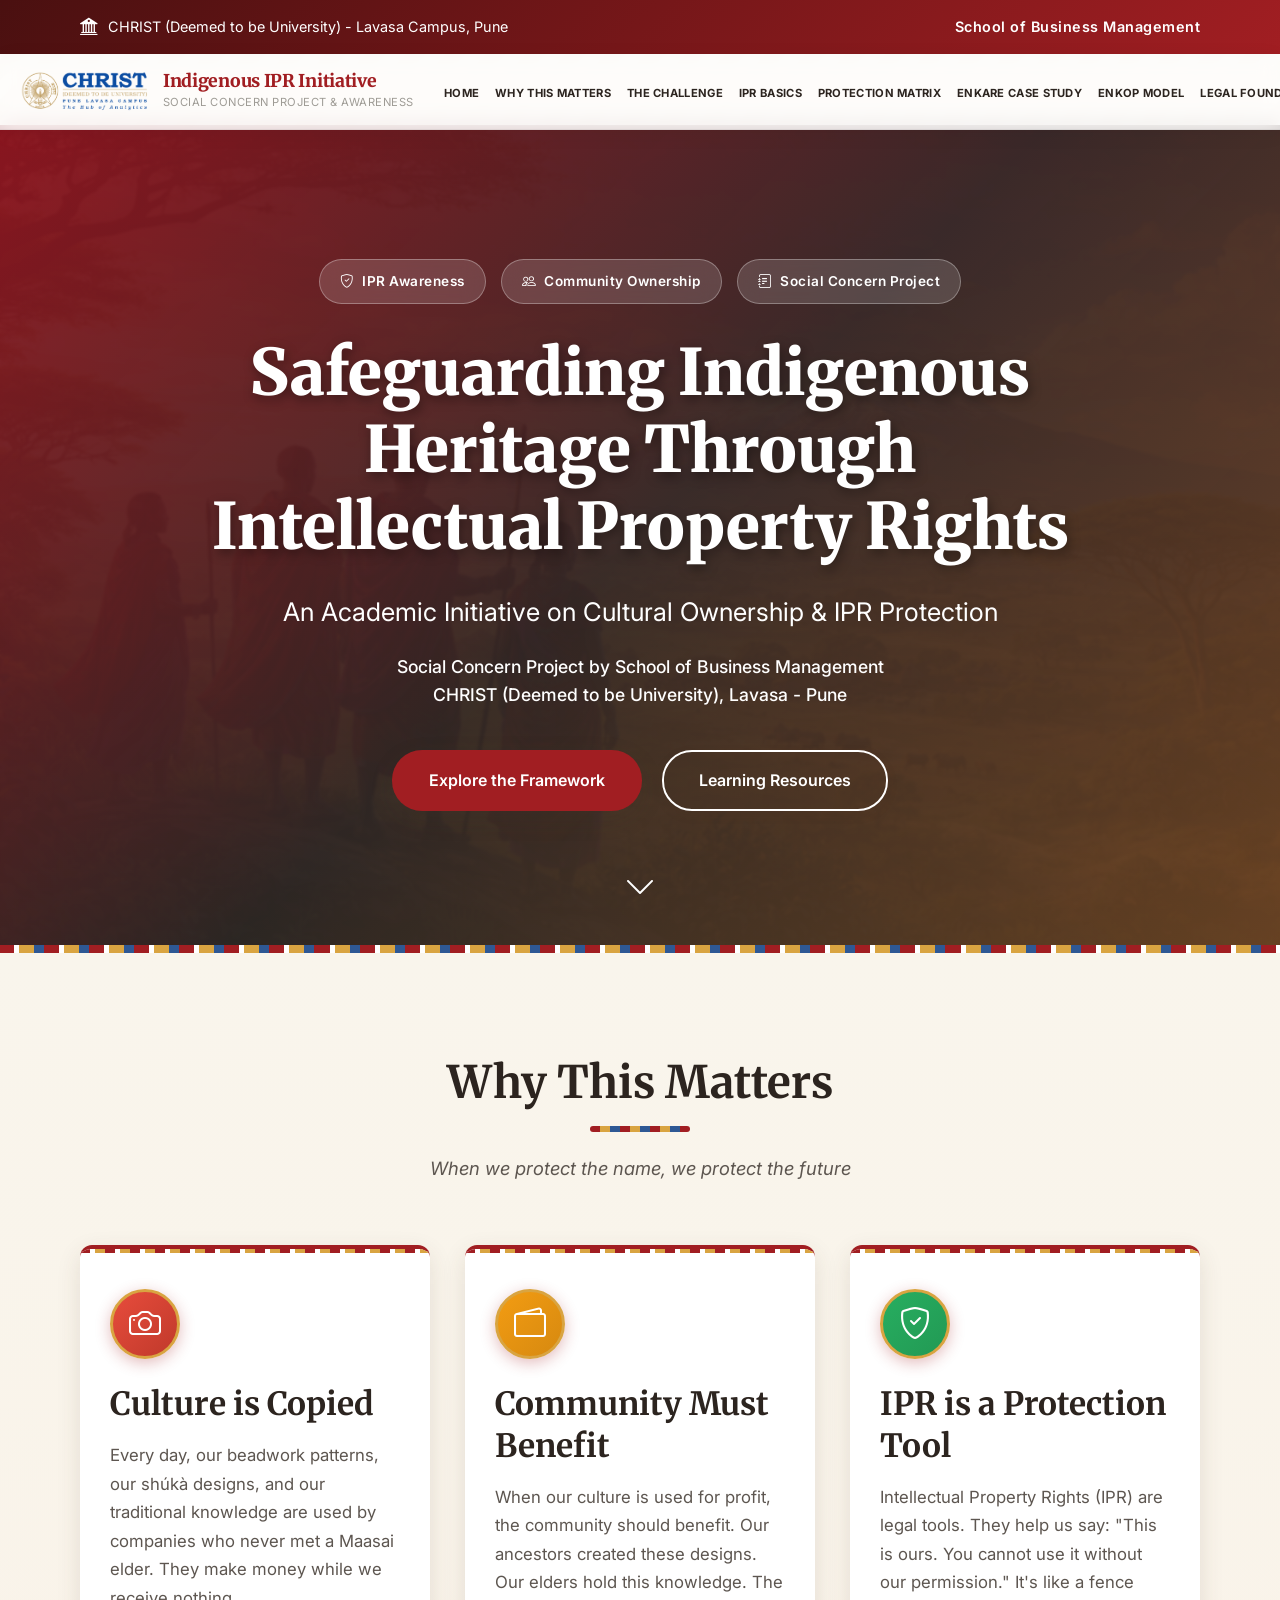
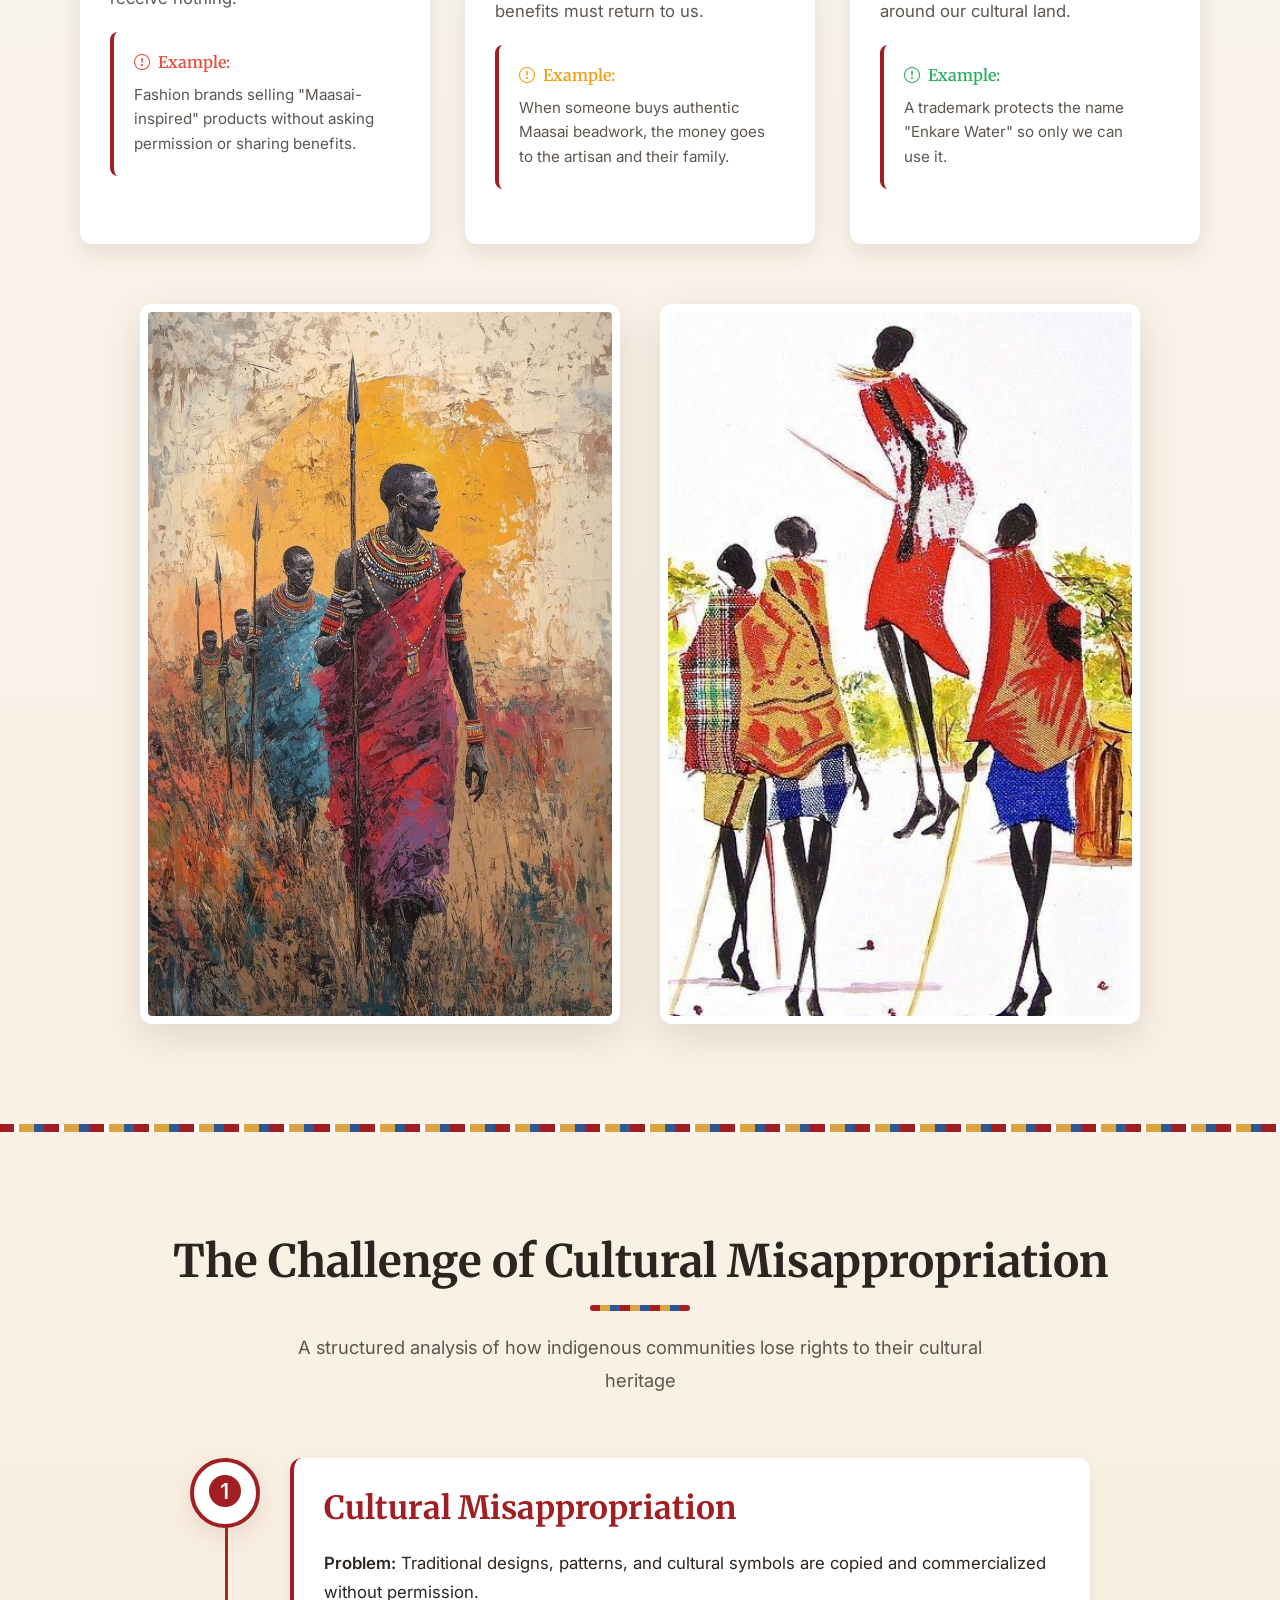
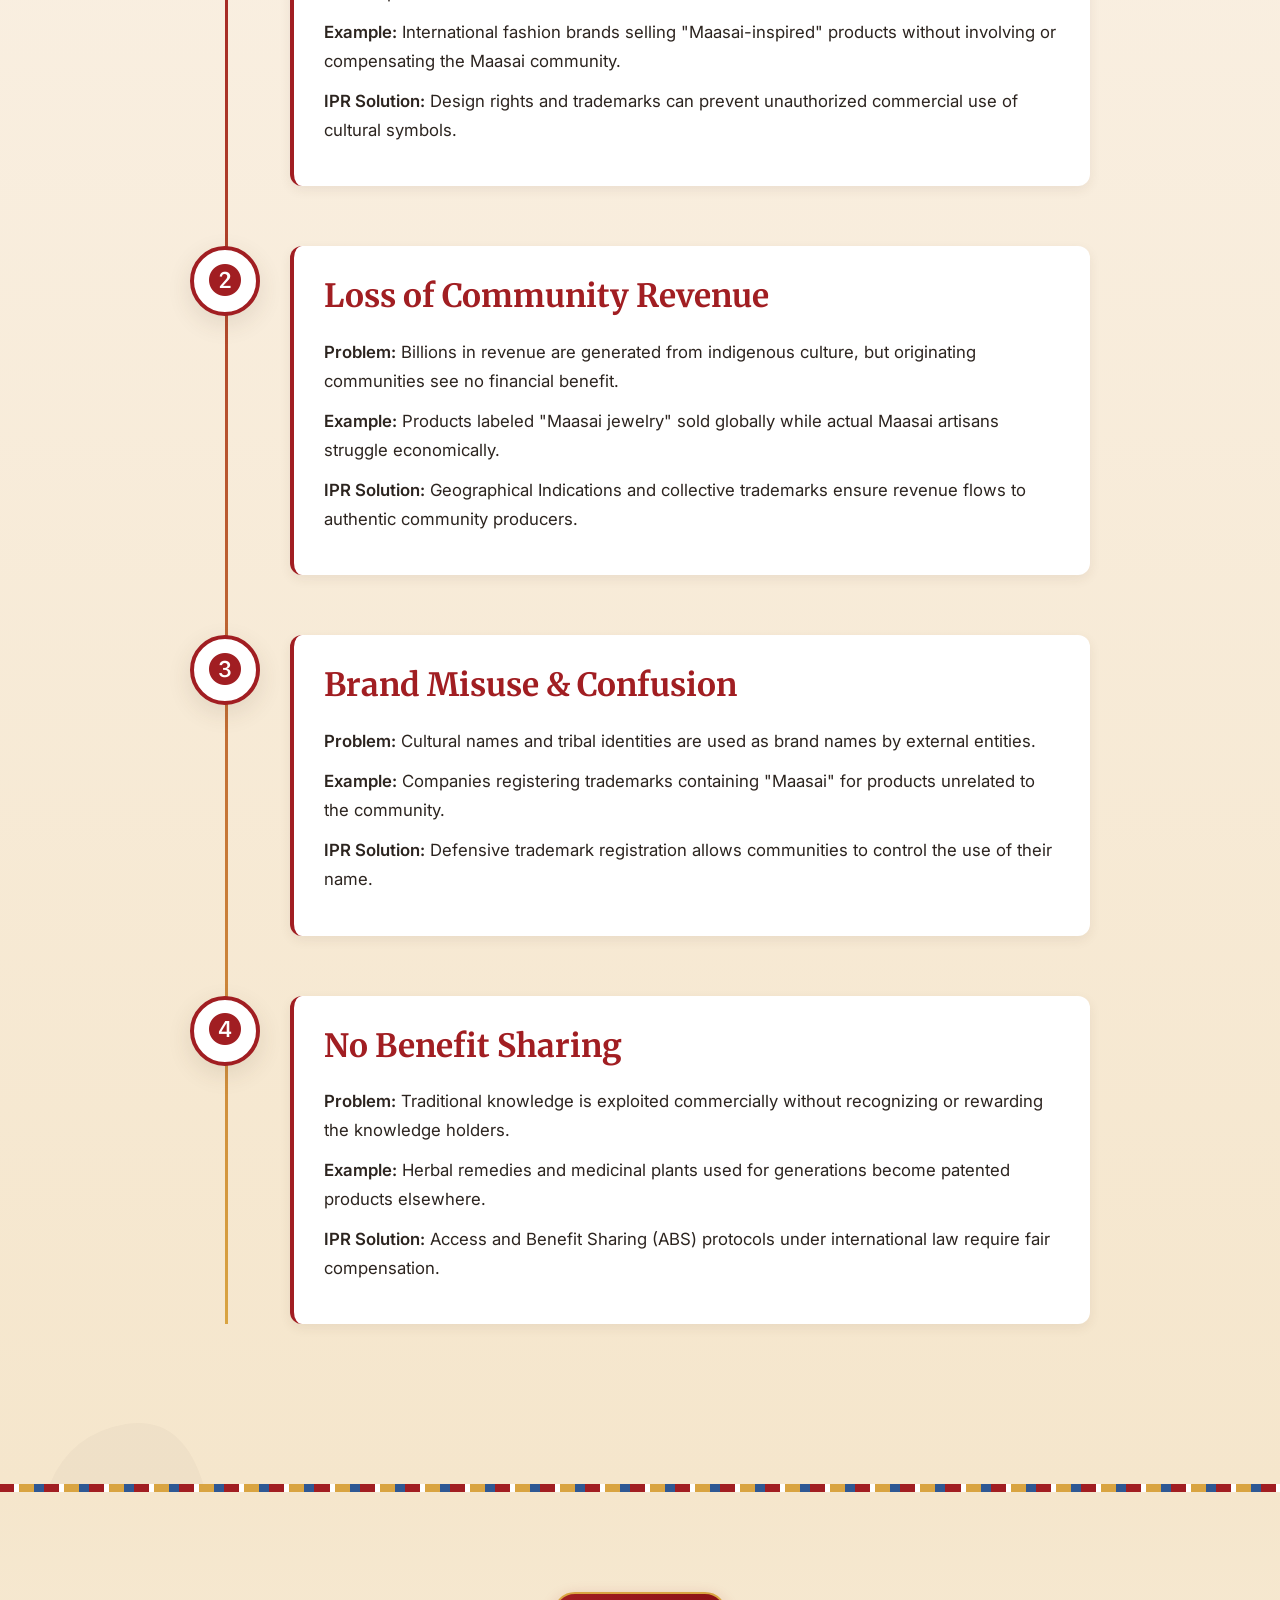
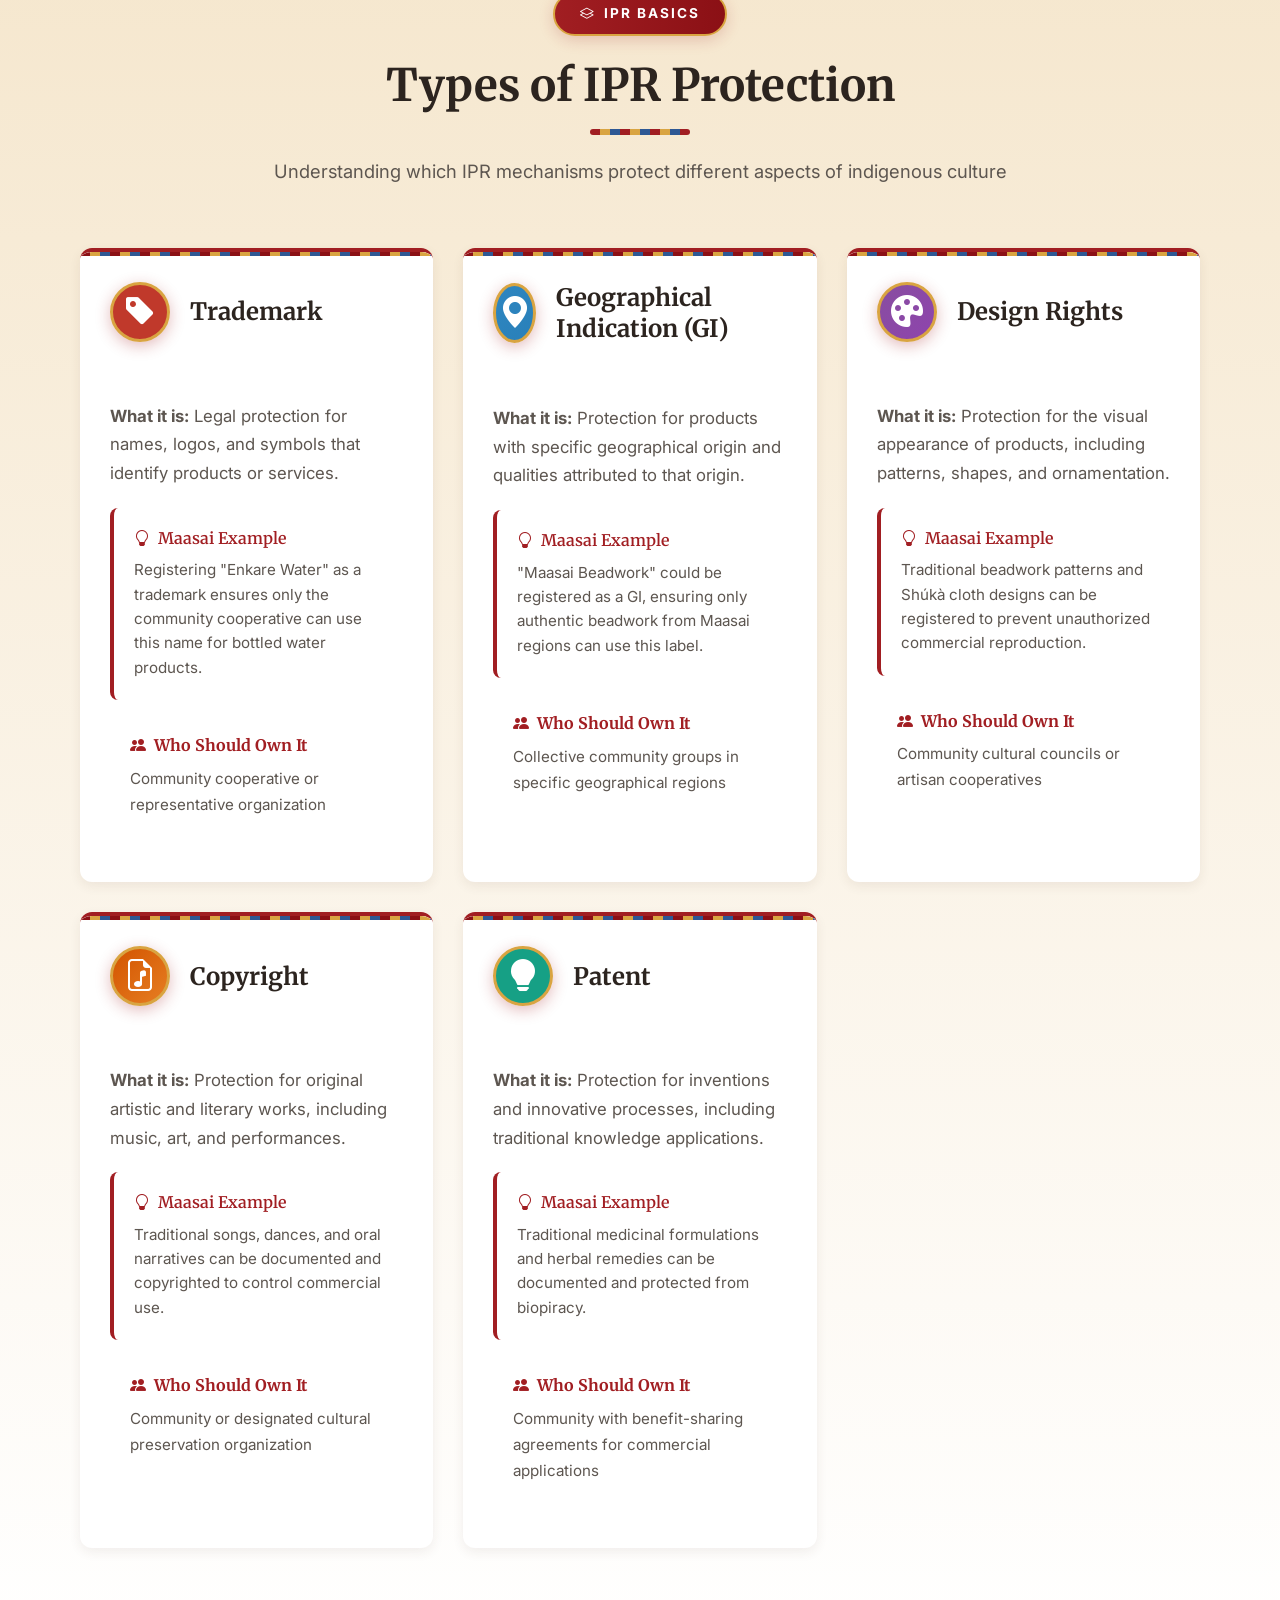
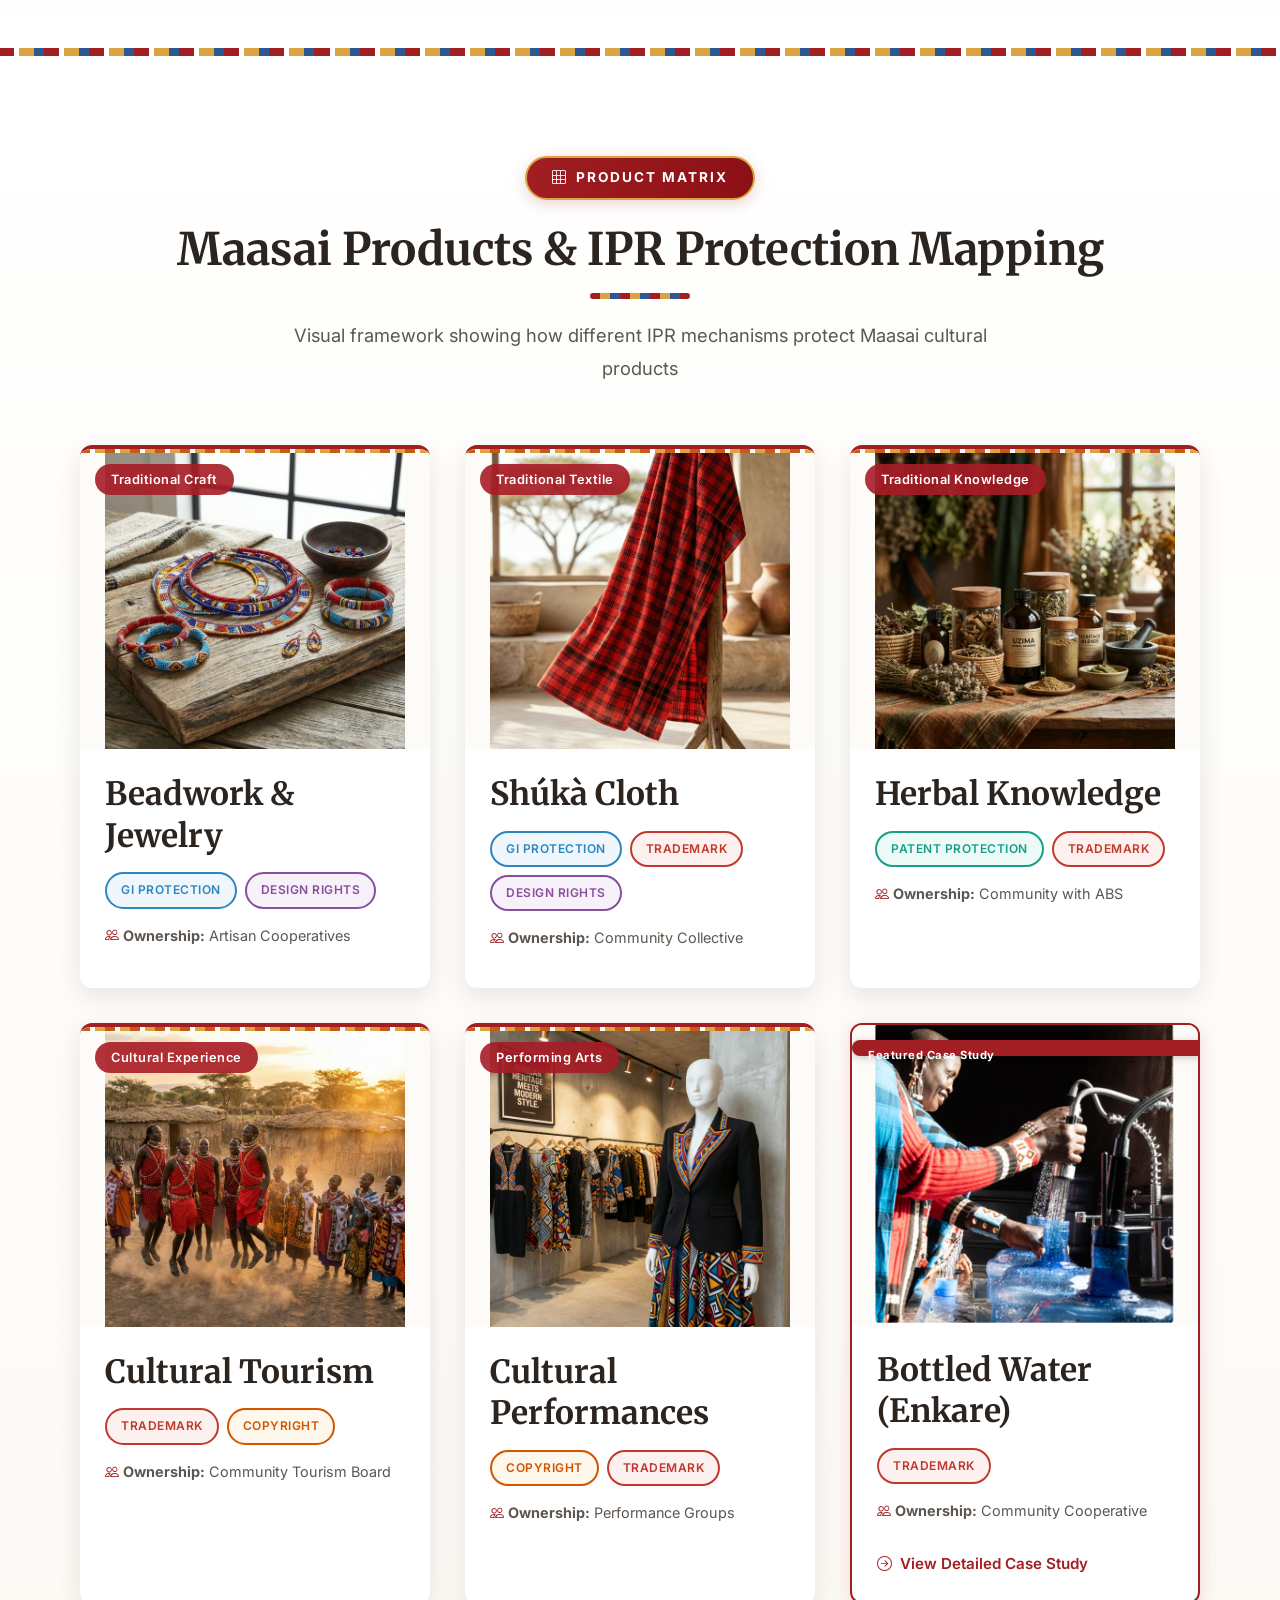
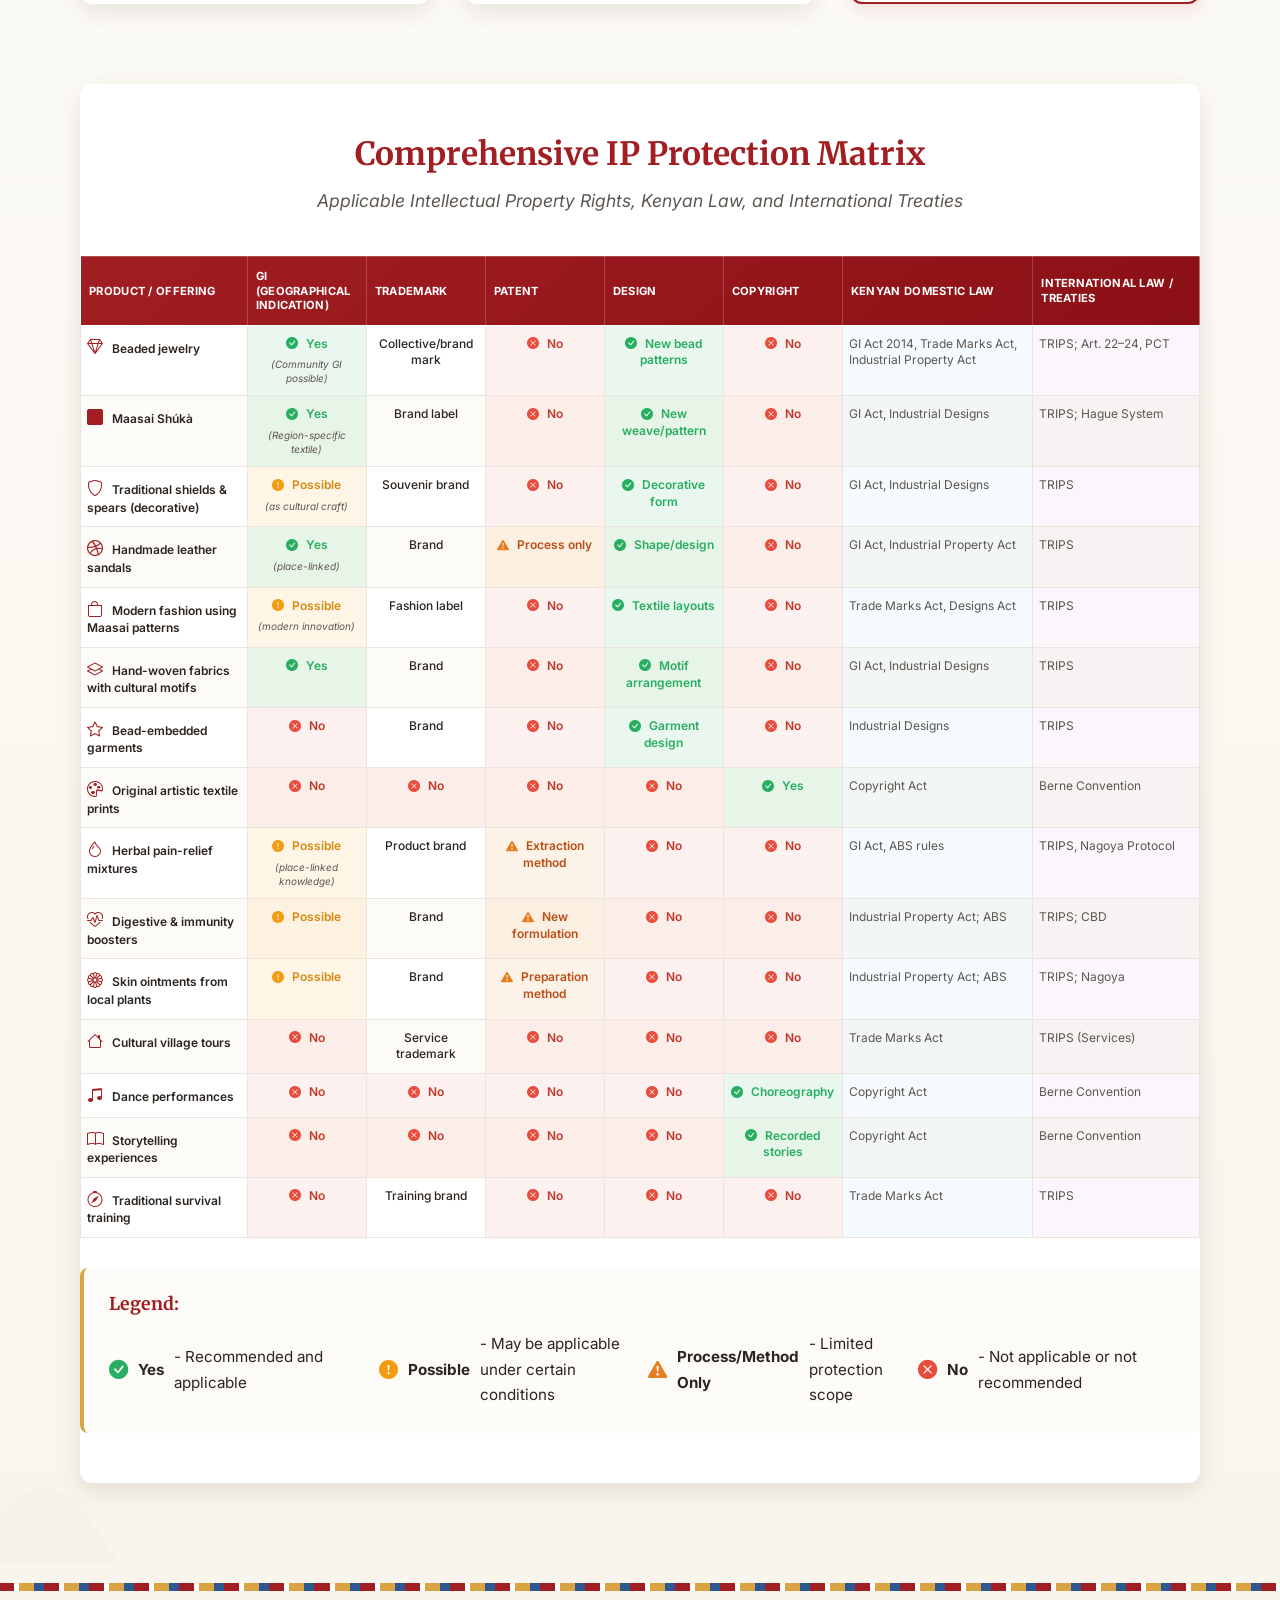
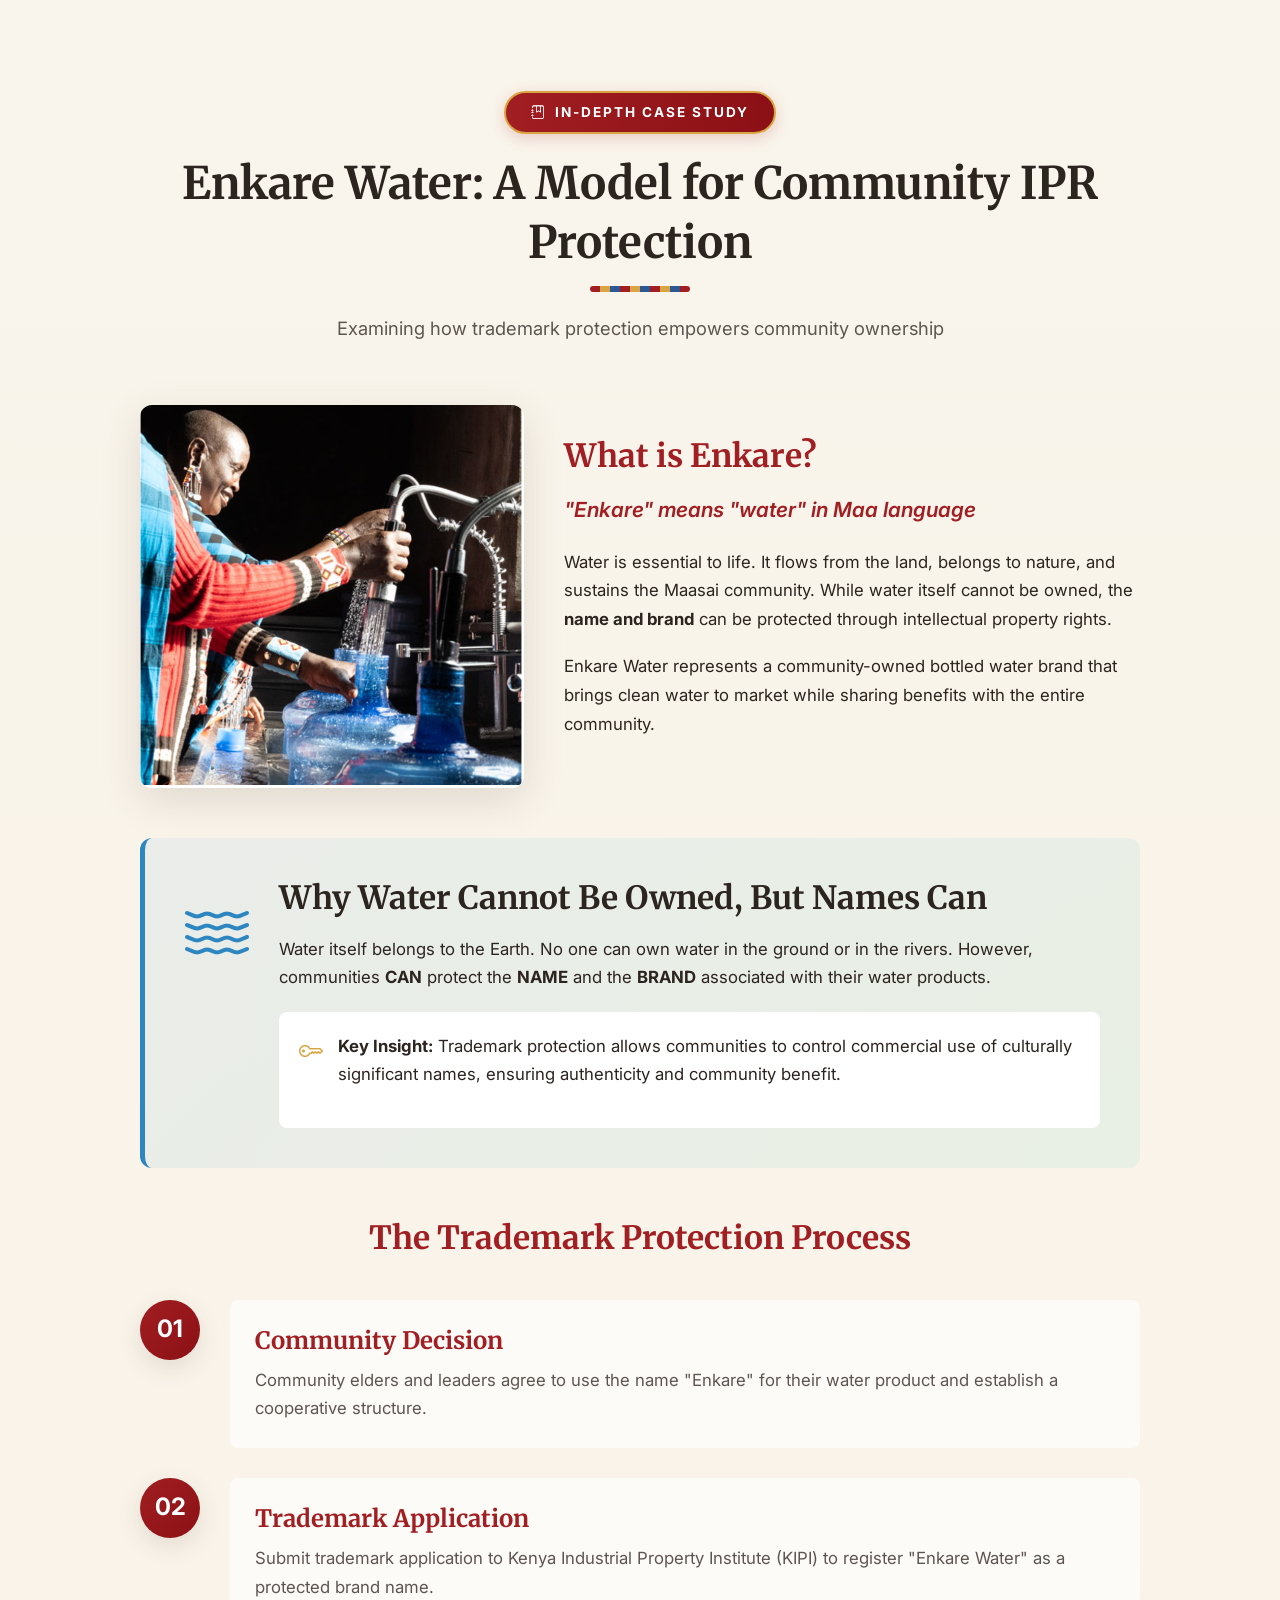
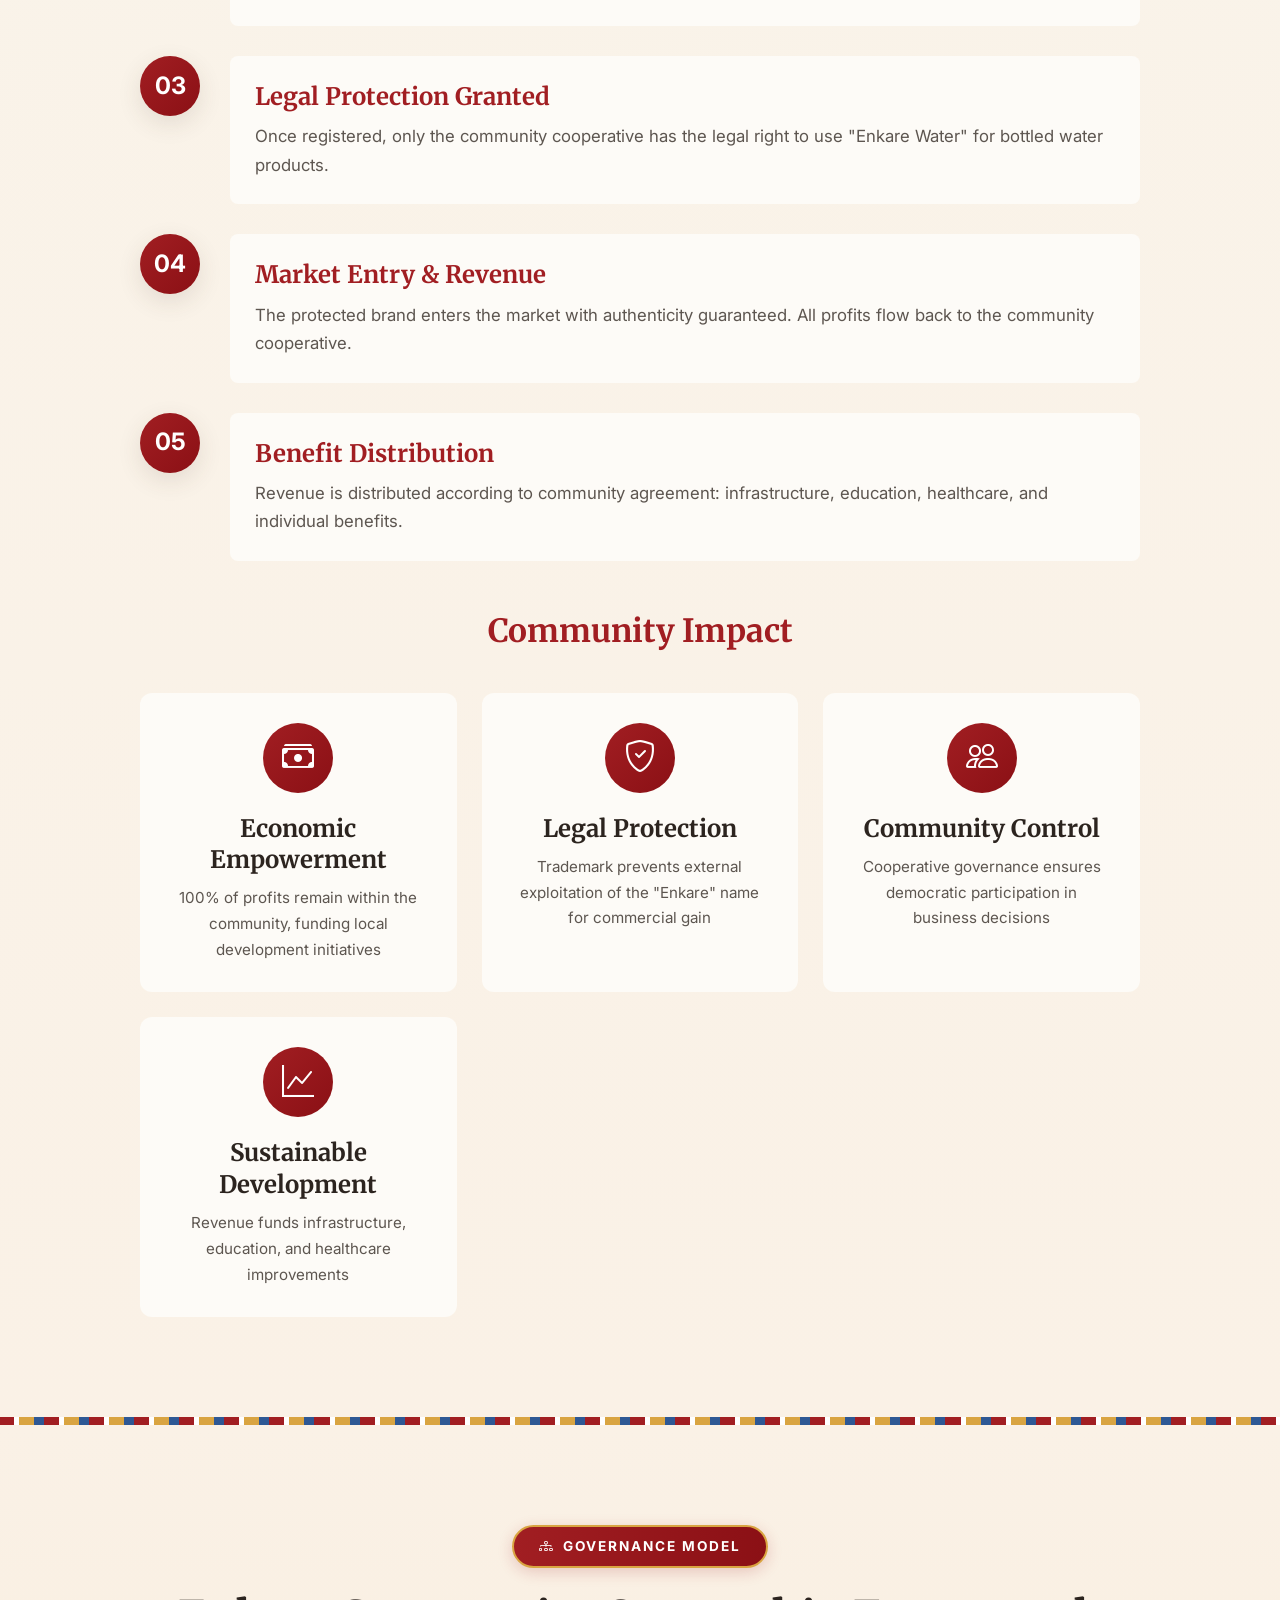
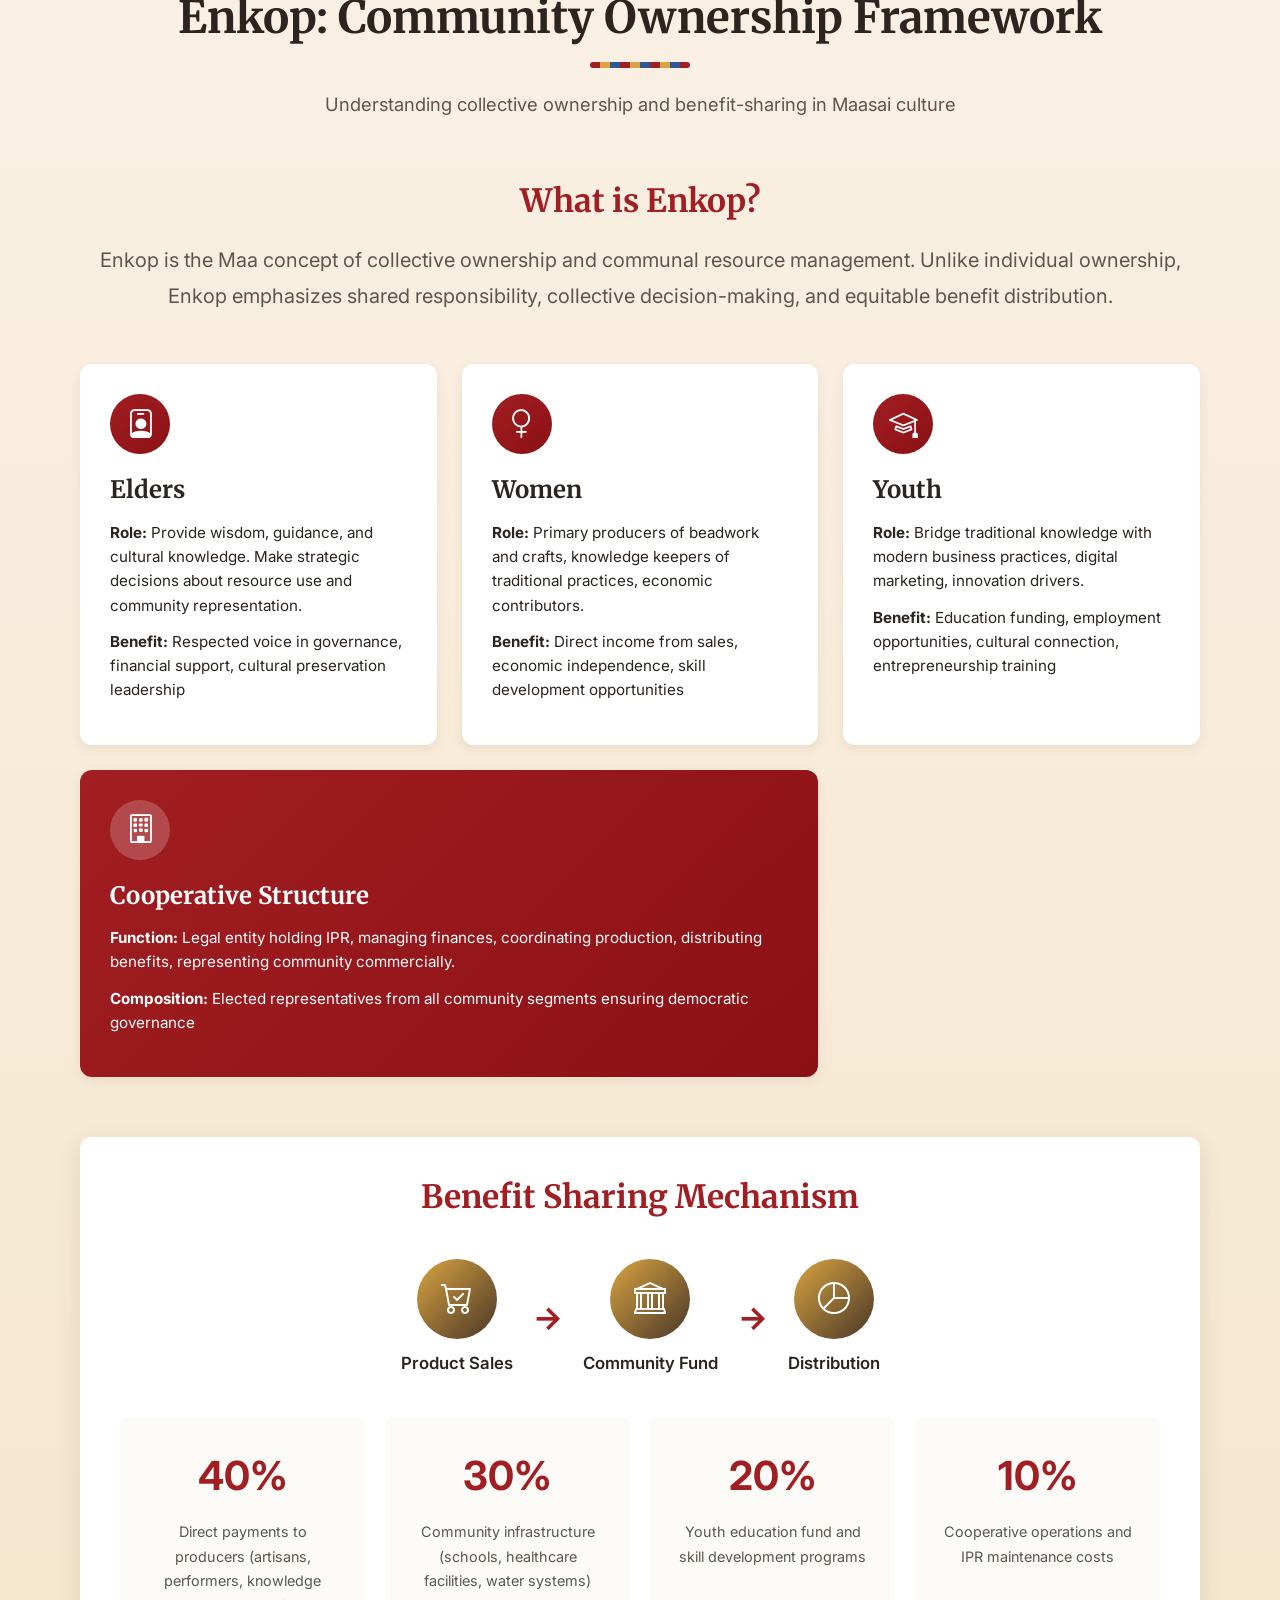
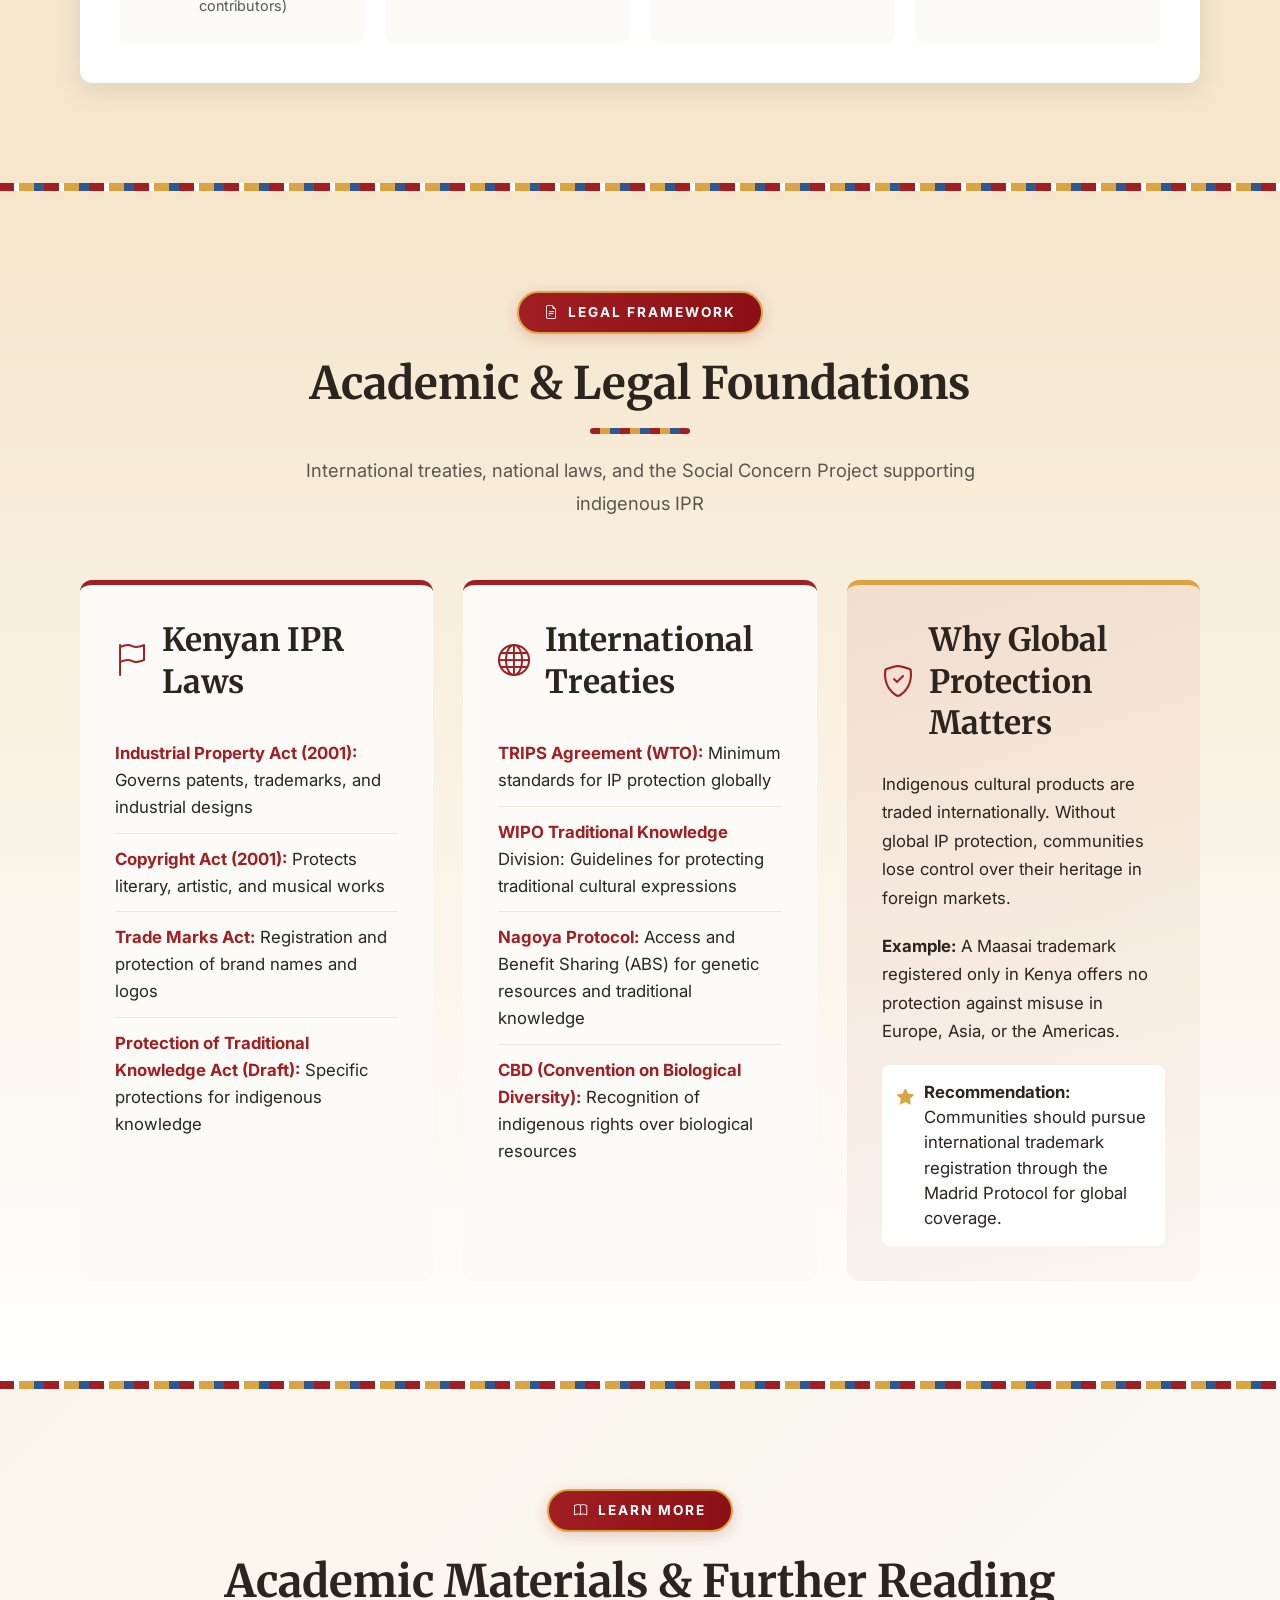
==== index.html @ a6d1e1ac "Fix: Renamed index_new.html to index.html to resolve GitHub Pages 404 error" ====
<!DOCTYPE html>
<html lang="en">

<head>
    <meta charset="UTF-8">
    <meta name="viewport" content="width=device-width, initial-scale=1.0">
    <meta name="description"
        content="Academic Initiative on Protection of Indigenous Culture through Intellectual Property Rights - CHRIST University">
    <title>Safeguarding Indigenous Heritage Through IPR | CHRIST University</title>

    <!-- Fonts -->
    <link rel="preconnect" href="https://fonts.googleapis.com">
    <link rel="preconnect" href="https://fonts.gstatic.com" crossorigin>
    <link
        href="https://fonts.googleapis.com/css2?family=Merriweather:wght@300;400;700;900&family=Inter:wght@300;400;500;600;700&display=swap"
        rel="stylesheet">

    <!-- Bootstrap Icons -->
    <link rel="stylesheet" href="https://cdn.jsdelivr.net/npm/bootstrap-icons@1.11.1/font/bootstrap-icons.css">

    <!-- Stylesheet -->
    <link rel="stylesheet" href="styles.css">
</head>

<body>
    <!-- Sticky Header -->
    <header class="header-main">
        <!-- Academic Header Bar -->
        <div class="academic-bar">
            <div class="container">
                <div class="academic-info">
                    <i class="bi bi-bank2"></i>
                    <span>CHRIST (Deemed to be University) - Lavasa Campus, Pune</span>
                </div>
                <div class="academic-dept">
                    <span>School of Business Management</span>
                </div>
            </div>
        </div>

        <!-- Navigation -->
        <nav class="navbar">
            <div class="container">
                <div class="nav-brand">
                    <img src="images/christ_logo.png" alt="CHRIST University" class="university-logo">
                    <div class="brand-text">
                        <h1>Indigenous IPR Initiative</h1>
                        <p>Social Concern Project & Awareness</p>
                    </div>
                </div>
                <ul class="nav-menu">
                    <li><a href="#home">Home</a></li>
                    <li><a href="#why-matters">Why This Matters</a></li>
                    <li><a href="#problem">The Challenge</a></li>
                    <li><a href="#ipr-types">IPR Basics</a></li>
                    <li><a href="#maasai-products">Protection Matrix</a></li>
                    <li><a href="#case-study">Enkare Case Study</a></li>
                    <li><a href="#ownership">Enkop Model</a></li>
                    <li><a href="#legal-framework">Legal Foundation</a></li>
                    <li><a href="#resources">Resources</a></li>
                </ul>
                <button class="mobile-toggle">
                    <i class="bi bi-list"></i>
                </button>
            </div>
        </nav>
    </header>
    <div class="header-spacer"></div>

    <!-- Hero Section -->
    <section id="home" class="hero-section">
        <div class="hero-overlay"></div>
        <div class="hero-content reveal">
            <div class="hero-badges reveal delay-1">
                <span class="badge"><i class="bi bi-shield-check"></i> IPR Awareness</span>
                <span class="badge"><i class="bi bi-people"></i> Community Ownership</span>
                <span class="badge"><i class="bi bi-journal-text"></i> Social Concern Project</span>
            </div>
            <h1 class="hero-title reveal delay-2">Safeguarding Indigenous Heritage Through Intellectual Property Rights
            </h1>
            <p class="hero-subtitle reveal delay-2">An Academic Initiative on Cultural Ownership & IPR Protection</p>
            <p class="hero-institution reveal delay-3">Social Concern Project by School of Business Management<br>CHRIST
                (Deemed to be
                University), Lavasa - Pune</p>
            <div class="hero-actions reveal delay-4">
                <a href="#about" class="btn btn-primary">Explore the Framework</a>
                <a href="#resources" class="btn btn-secondary">Learning Resources</a>
            </div>
        </div>
        <div class="scroll-indicator">
            <i class="bi bi-chevron-down"></i>
        </div>
    </section>

    <!-- Why This Matters -->
    <section id="why-matters" class="about-section">
        <div class="container">
            <div class="section-header reveal">
                <h2>Why This Matters</h2>
                <p class="section-description" style="font-style: italic;">When we protect the name, we protect the
                    future</p>
            </div>

            <div class="about-grid">
                <div class="about-card reveal">
                    <div class="card-icon" style="background: linear-gradient(135deg, #e74c3c, #c0392b);">
                        <i class="bi bi-camera"></i>
                    </div>
                    <h3>Culture is Copied</h3>
                    <p>Every day, our beadwork patterns, our shúkà designs, and our traditional knowledge are used by
                        companies who never met a Maasai elder. They make money while we receive nothing.</p>
                    <div class="example-box">
                        <h4 style="color: #e74c3c;"><i class="bi bi-exclamation-circle"></i> Example:</h4>
                        <p>Fashion brands selling "Maasai-inspired" products without asking permission or sharing
                            benefits.</p>
                    </div>
                </div>

                <div class="about-card reveal delay-1">
                    <div class="card-icon" style="background: linear-gradient(135deg, #f39c12, #d68910);">
                        <i class="bi bi-wallet2"></i>
                    </div>
                    <h3>Community Must Benefit</h3>
                    <p>When our culture is used for profit, the community should benefit. Our ancestors created these
                        designs. Our elders hold this knowledge. The benefits must return to us.</p>
                    <div class="example-box">
                        <h4 style="color: #f39c12;"><i class="bi bi-exclamation-circle"></i> Example:</h4>
                        <p>When someone buys authentic Maasai beadwork, the money goes to the artisan and their family.
                        </p>
                    </div>
                </div>

                <div class="about-card reveal delay-2">
                    <div class="card-icon" style="background: linear-gradient(135deg, #27ae60, #229954);">
                        <i class="bi bi-shield-check"></i>
                    </div>
                    <h3>IPR is a Protection Tool</h3>
                    <p>Intellectual Property Rights (IPR) are legal tools. They help us say: "This is ours. You cannot
                        use it without our permission." It's like a fence around our cultural land.</p>
                    <div class="example-box">
                        <h4 style="color: #27ae60;"><i class="bi bi-exclamation-circle"></i> Example:</h4>
                        <p>A trademark protects the name "Enkare Water" so only we can use it.</p>
                    </div>
                </div>
            </div>

            <!-- Cultural Artwork Display -->
            <div class="cultural-artwork">
                <div class="artwork-grid">
                    <div class="artwork-container reveal">
                        <img src="images/why_matters_img1.png" alt="Cultural Protection Example 1"
                            class="artwork-image">
                    </div>
                    <div class="artwork-container reveal delay-1">
                        <img src="images/why_matters_img2.png" alt="Cultural Protection Example 2"
                            class="artwork-image">
                    </div>
                </div>
            </div>

        </div>
    </section>

    <!-- Problem Statement -->
    <section id="problem" class="problem-section">
        <div class="container">
            <div class="section-header reveal">
                <h2>The Challenge of Cultural Misappropriation</h2>
                <p class="section-description">A structured analysis of how indigenous communities lose rights to their
                    cultural heritage</p>
            </div>

            <div class="timeline">
                <div class="timeline-item reveal">
                    <div class="timeline-icon">
                        <i class="bi bi-1-circle-fill"></i>
                    </div>
                    <div class="timeline-content">
                        <h3>Cultural Misappropriation</h3>
                        <div class="problem-details">
                            <p><strong>Problem:</strong> Traditional designs, patterns, and cultural symbols are copied
                                and commercialized without permission.</p>
                            <p><strong>Example:</strong> International fashion brands selling "Maasai-inspired" products
                                without involving or compensating the Maasai community.</p>
                            <p><strong>IPR Solution:</strong> Design rights and trademarks can prevent unauthorized
                                commercial use of cultural symbols.</p>
                        </div>
                    </div>
                </div>

                <div class="timeline-item reveal delay-1">
                    <div class="timeline-icon">
                        <i class="bi bi-2-circle-fill"></i>
                    </div>
                    <div class="timeline-content">
                        <h3>Loss of Community Revenue</h3>
                        <div class="problem-details">
                            <p><strong>Problem:</strong> Billions in revenue are generated from indigenous culture, but
                                originating communities see no financial benefit.</p>
                            <p><strong>Example:</strong> Products labeled "Maasai jewelry" sold globally while actual
                                Maasai artisans struggle economically.</p>
                            <p><strong>IPR Solution:</strong> Geographical Indications and collective trademarks ensure
                                revenue flows to authentic community producers.</p>
                        </div>
                    </div>
                </div>

                <div class="timeline-item reveal delay-2">
                    <div class="timeline-icon">
                        <i class="bi bi-3-circle-fill"></i>
                    </div>
                    <div class="timeline-content">
                        <h3>Brand Misuse & Confusion</h3>
                        <div class="problem-details">
                            <p><strong>Problem:</strong> Cultural names and tribal identities are used as brand names by
                                external entities.</p>
                            <p><strong>Example:</strong> Companies registering trademarks containing "Maasai" for
                                products unrelated to the community.</p>
                            <p><strong>IPR Solution:</strong> Defensive trademark registration allows communities to
                                control the use of their name.</p>
                        </div>
                    </div>
                </div>

                <div class="timeline-item reveal delay-3">
                    <div class="timeline-icon">
                        <i class="bi bi-4-circle-fill"></i>
                    </div>
                    <div class="timeline-content">
                        <h3>No Benefit Sharing</h3>
                        <div class="problem-details">
                            <p><strong>Problem:</strong> Traditional knowledge is exploited commercially without
                                recognizing or rewarding the knowledge holders.</p>
                            <p><strong>Example:</strong> Herbal remedies and medicinal plants used for generations
                                become patented products elsewhere.</p>
                            <p><strong>IPR Solution:</strong> Access and Benefit Sharing (ABS) protocols under
                                international law require fair compensation.</p>
                        </div>
                    </div>
                </div>
            </div>
        </div>
    </section>

    <!-- Types of Intellectual Property -->
    <section id="ipr-types" class="ipr-types-section">
        <div class="container">
            <div class="section-header reveal">
                <span class="section-tag"><i class="bi bi-layers"></i> IPR Basics</span>
                <h2>Types of IPR Protection</h2>
                <p class="section-description">Understanding which IPR mechanisms protect different aspects of
                    indigenous culture</p>
            </div>

            <div class="ipr-grid">
                <!-- Trademark -->
                <div class="ipr-card reveal" data-type="trademark">
                    <div class="card-header">
                        <div class="card-icon trademark-icon">
                            <i class="bi bi-tag-fill"></i>
                        </div>
                        <h3>Trademark</h3>
                    </div>
                    <div class="card-body">
                        <p class="definition"><strong>What it is:</strong> Legal protection for names, logos, and
                            symbols that identify products or services.</p>
                        <div class="example-box">
                            <h4><i class="bi bi-lightbulb"></i> Maasai Example</h4>
                            <p>Registering "Enkare Water" as a trademark ensures only the community cooperative can use
                                this name for bottled water products.</p>
                        </div>
                        <div class="ownership-box">
                            <h4><i class="bi bi-people-fill"></i> Who Should Own It</h4>
                            <p>Community cooperative or representative organization</p>
                        </div>
                    </div>
                </div>

                <!-- Geographical Indication -->
                <div class="ipr-card reveal delay-1" data-type="gi">
                    <div class="card-header">
                        <div class="card-icon gi-icon">
                            <i class="bi bi-geo-alt-fill"></i>
                        </div>
                        <h3>Geographical Indication (GI)</h3>
                    </div>
                    <div class="card-body">
                        <p class="definition"><strong>What it is:</strong> Protection for products with specific
                            geographical origin and qualities attributed to that origin.</p>
                        <div class="example-box">
                            <h4><i class="bi bi-lightbulb"></i> Maasai Example</h4>
                            <p>"Maasai Beadwork" could be registered as a GI, ensuring only authentic beadwork from
                                Maasai regions can use this label.</p>
                        </div>
                        <div class="ownership-box">
                            <h4><i class="bi bi-people-fill"></i> Who Should Own It</h4>
                            <p>Collective community groups in specific geographical regions</p>
                        </div>
                    </div>
                </div>

                <!-- Design Rights -->
                <div class="ipr-card reveal delay-2" data-type="design">
                    <div class="card-header">
                        <div class="card-icon design-icon">
                            <i class="bi bi-palette-fill"></i>
                        </div>
                        <h3>Design Rights</h3>
                    </div>
                    <div class="card-body">
                        <p class="definition"><strong>What it is:</strong> Protection for the visual appearance of
                            products, including patterns, shapes, and ornamentation.</p>
                        <div class="example-box">
                            <h4><i class="bi bi-lightbulb"></i> Maasai Example</h4>
                            <p>Traditional beadwork patterns and Shúkà cloth designs can be registered to prevent
                                unauthorized commercial reproduction.</p>
                        </div>
                        <div class="ownership-box">
                            <h4><i class="bi bi-people-fill"></i> Who Should Own It</h4>
                            <p>Community cultural councils or artisan cooperatives</p>
                        </div>
                    </div>
                </div>

                <!-- Copyright -->
                <div class="ipr-card reveal delay-3" data-type="copyright">
                    <div class="card-header">
                        <div class="card-icon copyright-icon">
                            <i class="bi bi-file-earmark-music"></i>
                        </div>
                        <h3>Copyright</h3>
                    </div>
                    <div class="card-body">
                        <p class="definition"><strong>What it is:</strong> Protection for original artistic and literary
                            works, including music, art, and performances.</p>
                        <div class="example-box">
                            <h4><i class="bi bi-lightbulb"></i> Maasai Example</h4>
                            <p>Traditional songs, dances, and oral narratives can be documented and copyrighted to
                                control commercial use.</p>
                        </div>
                        <div class="ownership-box">
                            <h4><i class="bi bi-people-fill"></i> Who Should Own It</h4>
                            <p>Community or designated cultural preservation organization</p>
                        </div>
                    </div>
                </div>

                <!-- Patent -->
                <div class="ipr-card reveal delay-4" data-type="patent">
                    <div class="card-header">
                        <div class="card-icon patent-icon">
                            <i class="bi bi-lightbulb-fill"></i>
                        </div>
                        <h3>Patent</h3>
                    </div>
                    <div class="card-body">
                        <p class="definition"><strong>What it is:</strong> Protection for inventions and innovative
                            processes, including traditional knowledge applications.</p>
                        <div class="example-box">
                            <h4><i class="bi bi-lightbulb"></i> Maasai Example</h4>
                            <p>Traditional medicinal formulations and herbal remedies can be documented and protected
                                from biopiracy.</p>
                        </div>
                        <div class="ownership-box">
                            <h4><i class="bi bi-people-fill"></i> Who Should Own It</h4>
                            <p>Community with benefit-sharing agreements for commercial applications</p>
                        </div>
                    </div>
                </div>
            </div>
        </div>
    </section>

    <!-- Maasai Products & IPR Mapping -->
    <section id="maasai-products" class="products-matrix-section">
        <div class="container">
            <div class="section-header">
                <span class="section-tag"><i class="bi bi-grid-3x3"></i> Product Matrix</span>
                <h2>Maasai Products & IPR Protection Mapping</h2>
                <p class="section-description">Visual framework showing how different IPR mechanisms protect Maasai
                    cultural products</p>
            </div>

            <div class="matrix-grid">
                <!-- Product 1 -->
                <div class="matrix-card reveal">
                    <div class="product-image">
                        <img src="images/maasai_beaded_jewelry.png" alt="Maasai Beadwork">
                        <div class="product-overlay">
                            <span class="product-category">Traditional Craft</span>
                        </div>
                    </div>
                    <div class="product-info">
                        <h3>Beadwork & Jewelry</h3>
                        <div class="ipr-tags">
                            <span class="ipr-tag gi">GI Protection</span>
                            <span class="ipr-tag design">Design Rights</span>
                        </div>
                        <div class="ownership-model">
                            <p><i class="bi bi-people"></i> <strong>Ownership:</strong> Artisan Cooperatives</p>
                        </div>

                    </div>
                </div>

                <!-- Product 2 -->
                <div class="matrix-card reveal delay-1">
                    <div class="product-image">
                        <img src="images/maasai_shuka_fabric.png" alt="Maasai Shúkà">
                        <div class="product-overlay">
                            <span class="product-category">Traditional Textile</span>
                        </div>
                    </div>
                    <div class="product-info">
                        <h3>Shúkà Cloth</h3>
                        <div class="ipr-tags">
                            <span class="ipr-tag gi">GI Protection</span>
                            <span class="ipr-tag trademark">Trademark</span>
                            <span class="ipr-tag design">Design Rights</span>
                        </div>
                        <div class="ownership-model">
                            <p><i class="bi bi-people"></i> <strong>Ownership:</strong> Community Collective</p>
                        </div>

                    </div>
                </div>

                <!-- Product 3 -->
                <div class="matrix-card reveal delay-2">
                    <div class="product-image">
                        <img src="images/maasai_herbal_products.png" alt="Traditional Medicine">
                        <div class="product-overlay">
                            <span class="product-category">Traditional Knowledge</span>
                        </div>
                    </div>
                    <div class="product-info">
                        <h3>Herbal Knowledge</h3>
                        <div class="ipr-tags">
                            <span class="ipr-tag patent">Patent Protection</span>
                            <span class="ipr-tag trademark">Trademark</span>
                        </div>
                        <div class="ownership-model">
                            <p><i class="bi bi-people"></i> <strong>Ownership:</strong> Community with ABS</p>
                        </div>

                    </div>
                </div>

                <!-- Product 4 -->
                <div class="matrix-card">
                    <div class="product-image">
                        <img src="images/maasai_cultural_tourism.png" alt="Cultural Tourism">
                        <div class="product-overlay">
                            <span class="product-category">Cultural Experience</span>
                        </div>
                    </div>
                    <div class="product-info">
                        <h3>Cultural Tourism</h3>
                        <div class="ipr-tags">
                            <span class="ipr-tag trademark">Trademark</span>
                            <span class="ipr-tag copyright">Copyright</span>
                        </div>
                        <div class="ownership-model">
                            <p><i class="bi bi-people"></i> <strong>Ownership:</strong> Community Tourism Board</p>
                        </div>

                    </div>
                </div>

                <!-- Product 5 -->
                <div class="matrix-card">
                    <div class="product-image">
                        <img src="images/maasai_modern_fashion.png" alt="Cultural Performances">
                        <div class="product-overlay">
                            <span class="product-category">Performing Arts</span>
                        </div>
                    </div>
                    <div class="product-info">
                        <h3>Cultural Performances</h3>
                        <div class="ipr-tags">
                            <span class="ipr-tag copyright">Copyright</span>
                            <span class="ipr-tag trademark">Trademark</span>
                        </div>
                        <div class="ownership-model">
                            <p><i class="bi bi-people"></i> <strong>Ownership:</strong> Performance Groups</p>
                        </div>

                    </div>
                </div>

                <!-- Product 6 - Featured Case Study -->
                <div class="matrix-card featured-case">
                    <div class="product-image">
                        <img src="images/enkare_water_final.png" alt="Enkare Water">
                    </div>
                    <div class="product-info">
                        <h3>Bottled Water (Enkare)</h3>
                        <div class="ipr-tags">
                            <span class="ipr-tag trademark">Trademark</span>
                        </div>
                        <div class="ownership-model">
                            <p><i class="bi bi-people"></i> <strong>Ownership:</strong> Community Cooperative</p>
                        </div>

                        <a href="#case-study" class="case-study-link">
                            <i class="bi bi-arrow-right-circle"></i> View Detailed Case Study
                        </a>
                    </div>
                </div>
            </div>

            <!-- Comprehensive IP Protection Matrix Table -->
            <div id="protection-matrix" class="matrix-table-section reveal">
                <h3 class="table-title">Comprehensive IP Protection Matrix</h3>
                <p class="table-subtitle">Applicable Intellectual Property Rights, Kenyan Law, and International
                    Treaties</p>
                <div class="mobile-table-hint"
                    style="text-align: center; color: var(--primary-red); font-size: 0.8rem; margin-bottom: 10px; display: none;">
                    <i class="bi bi-arrow-left-right"></i> Slide to view full table
                </div>

                <div class="table-responsive">
                    <table class="ip-protection-table">
                        <thead>
                            <tr>
                                <th class="product-col">Product / Offering</th>
                                <th class="gi-col">GI<br>(Geographical Indication)</th>
                                <th class="trademark-col">Trademark</th>
                                <th class="patent-col">Patent</th>
                                <th class="design-col">Design</th>
                                <th class="copyright-col">Copyright</th>
                                <th class="kenyan-law-col">Kenyan Domestic Law</th>
                                <th class="intl-law-col">International Law / Treaties</th>
                            </tr>
                        </thead>
                        <tbody>
                            <!-- Row 1: Beaded Jewelry -->
                            <tr>
                                <td class="product-cell"><i class="bi bi-gem"></i> Beaded jewelry</td>
                                <td class="yes-cell"><i class="bi bi-check-circle-fill"></i> Yes<br><small>(Community GI
                                        possible)</small></td>
                                <td class="value-cell">Collective/brand mark</td>
                                <td class="no-cell"><i class="bi bi-x-circle-fill"></i> No</td>
                                <td class="yes-cell"><i class="bi bi-check-circle-fill"></i> New bead patterns</td>
                                <td class="no-cell"><i class="bi bi-x-circle-fill"></i> No</td>
                                <td class="law-cell">GI Act 2014, Trade Marks Act, Industrial Property Act</td>
                                <td class="treaty-cell">TRIPS; Art. 22–24, PCT</td>
                            </tr>

                            <!-- Row 2: Maasai Shúkà -->
                            <tr>
                                <td class="product-cell"><i class="bi bi-square-fill"></i> Maasai Shúkà</td>
                                <td class="yes-cell"><i class="bi bi-check-circle-fill"></i>
                                    Yes<br><small>(Region-specific textile)</small></td>
                                <td class="value-cell">Brand label</td>
                                <td class="no-cell"><i class="bi bi-x-circle-fill"></i> No</td>
                                <td class="yes-cell"><i class="bi bi-check-circle-fill"></i> New weave/pattern</td>
                                <td class="no-cell"><i class="bi bi-x-circle-fill"></i> No</td>
                                <td class="law-cell">GI Act, Industrial Designs</td>
                                <td class="treaty-cell">TRIPS; Hague System</td>
                            </tr>

                            <!-- Row 3: Traditional Shields & Spears -->
                            <tr>
                                <td class="product-cell"><i class="bi bi-shield"></i> Traditional shields & spears
                                    (decorative)</td>
                                <td class="possible-cell"><i class="bi bi-exclamation-circle-fill"></i>
                                    Possible<br><small>(as cultural craft)</small></td>
                                <td class="value-cell">Souvenir brand</td>
                                <td class="no-cell"><i class="bi bi-x-circle-fill"></i> No</td>
                                <td class="yes-cell"><i class="bi bi-check-circle-fill"></i> Decorative form</td>
                                <td class="no-cell"><i class="bi bi-x-circle-fill"></i> No</td>
                                <td class="law-cell">GI Act, Industrial Designs</td>
                                <td class="treaty-cell">TRIPS</td>
                            </tr>

                            <!-- Row 4: Handmade Leather Sandals -->
                            <tr>
                                <td class="product-cell"><i class="bi bi-dribbble"></i> Handmade leather sandals</td>
                                <td class="yes-cell"><i class="bi bi-check-circle-fill"></i>
                                    Yes<br><small>(place-linked)</small></td>
                                <td class="value-cell">Brand</td>
                                <td class="warning-cell"><i class="bi bi-exclamation-triangle-fill"></i> Process only
                                </td>
                                <td class="yes-cell"><i class="bi bi-check-circle-fill"></i> Shape/design</td>
                                <td class="no-cell"><i class="bi bi-x-circle-fill"></i> No</td>
                                <td class="law-cell">GI Act, Industrial Property Act</td>
                                <td class="treaty-cell">TRIPS</td>
                            </tr>

                            <!-- Row 5: Modern Fashion Using Maasai Patterns -->
                            <tr>
                                <td class="product-cell"><i class="bi bi-bag"></i> Modern fashion using Maasai patterns
                                </td>
                                <td class="possible-cell"><i class="bi bi-exclamation-circle-fill"></i>
                                    Possible<br><small>(modern innovation)</small></td>
                                <td class="value-cell">Fashion label</td>
                                <td class="no-cell"><i class="bi bi-x-circle-fill"></i> No</td>
                                <td class="yes-cell"><i class="bi bi-check-circle-fill"></i> Textile layouts</td>
                                <td class="no-cell"><i class="bi bi-x-circle-fill"></i> No</td>
                                <td class="law-cell">Trade Marks Act, Designs Act</td>
                                <td class="treaty-cell">TRIPS</td>
                            </tr>

                            <!-- Row 6: Hand-woven Fabrics -->
                            <tr>
                                <td class="product-cell"><i class="bi bi-layers"></i> Hand-woven fabrics with cultural
                                    motifs</td>
                                <td class="yes-cell"><i class="bi bi-check-circle-fill"></i> Yes</td>
                                <td class="value-cell">Brand</td>
                                <td class="no-cell"><i class="bi bi-x-circle-fill"></i> No</td>
                                <td class="yes-cell"><i class="bi bi-check-circle-fill"></i> Motif arrangement</td>
                                <td class="no-cell"><i class="bi bi-x-circle-fill"></i> No</td>
                                <td class="law-cell">GI Act, Industrial Designs</td>
                                <td class="treaty-cell">TRIPS</td>
                            </tr>

                            <!-- Row 7: Bead-embedded Garments -->
                            <tr>
                                <td class="product-cell"><i class="bi bi-star"></i> Bead-embedded garments</td>
                                <td class="no-cell"><i class="bi bi-x-circle-fill"></i> No</td>
                                <td class="value-cell">Brand</td>
                                <td class="no-cell"><i class="bi bi-x-circle-fill"></i> No</td>
                                <td class="yes-cell"><i class="bi bi-check-circle-fill"></i> Garment design</td>
                                <td class="no-cell"><i class="bi bi-x-circle-fill"></i> No</td>
                                <td class="law-cell">Industrial Designs</td>
                                <td class="treaty-cell">TRIPS</td>
                            </tr>

                            <!-- Row 8: Original Artistic Textile Prints -->
                            <tr>
                                <td class="product-cell"><i class="bi bi-palette"></i> Original artistic textile prints
                                </td>
                                <td class="no-cell"><i class="bi bi-x-circle-fill"></i> No</td>
                                <td class="no-cell"><i class="bi bi-x-circle-fill"></i> No</td>
                                <td class="no-cell"><i class="bi bi-x-circle-fill"></i> No</td>
                                <td class="no-cell"><i class="bi bi-x-circle-fill"></i> No</td>
                                <td class="yes-cell"><i class="bi bi-check-circle-fill"></i> Yes</td>
                                <td class="law-cell">Copyright Act</td>
                                <td class="treaty-cell">Berne Convention</td>
                            </tr>

                            <!-- Row 9: Herbal Pain-relief Mixtures -->
                            <tr>
                                <td class="product-cell"><i class="bi bi-droplet"></i> Herbal pain-relief mixtures</td>
                                <td class="possible-cell"><i class="bi bi-exclamation-circle-fill"></i>
                                    Possible<br><small>(place-linked knowledge)</small></td>
                                <td class="value-cell">Product brand</td>
                                <td class="warning-cell"><i class="bi bi-exclamation-triangle-fill"></i> Extraction
                                    method</td>
                                <td class="no-cell"><i class="bi bi-x-circle-fill"></i> No</td>
                                <td class="no-cell"><i class="bi bi-x-circle-fill"></i> No</td>
                                <td class="law-cell">GI Act, ABS rules</td>
                                <td class="treaty-cell">TRIPS, Nagoya Protocol</td>
                            </tr>

                            <!-- Row 10: Digestive & Immunity Boosters -->
                            <tr>
                                <td class="product-cell"><i class="bi bi-heart-pulse"></i> Digestive & immunity boosters
                                </td>
                                <td class="possible-cell"><i class="bi bi-exclamation-circle-fill"></i> Possible</td>
                                <td class="value-cell">Brand</td>
                                <td class="warning-cell"><i class="bi bi-exclamation-triangle-fill"></i> New formulation
                                </td>
                                <td class="no-cell"><i class="bi bi-x-circle-fill"></i> No</td>
                                <td class="no-cell"><i class="bi bi-x-circle-fill"></i> No</td>
                                <td class="law-cell">Industrial Property Act; ABS</td>
                                <td class="treaty-cell">TRIPS; CBD</td>
                            </tr>

                            <!-- Row 11: Skin Ointments from Local Plants -->
                            <tr>
                                <td class="product-cell"><i class="bi bi-flower1"></i> Skin ointments from local plants
                                </td>
                                <td class="possible-cell"><i class="bi bi-exclamation-circle-fill"></i> Possible</td>
                                <td class="value-cell">Brand</td>
                                <td class="warning-cell"><i class="bi bi-exclamation-triangle-fill"></i> Preparation
                                    method</td>
                                <td class="no-cell"><i class="bi bi-x-circle-fill"></i> No</td>
                                <td class="no-cell"><i class="bi bi-x-circle-fill"></i> No</td>
                                <td class="law-cell">Industrial Property Act; ABS</td>
                                <td class="treaty-cell">TRIPS; Nagoya</td>
                            </tr>

                            <!-- Row 12: Cultural Village Tours -->
                            <tr>
                                <td class="product-cell"><i class="bi bi-house"></i> Cultural village tours</td>
                                <td class="no-cell"><i class="bi bi-x-circle-fill"></i> No</td>
                                <td class="value-cell">Service trademark</td>
                                <td class="no-cell"><i class="bi bi-x-circle-fill"></i> No</td>
                                <td class="no-cell"><i class="bi bi-x-circle-fill"></i> No</td>
                                <td class="no-cell"><i class="bi bi-x-circle-fill"></i> No</td>
                                <td class="law-cell">Trade Marks Act</td>
                                <td class="treaty-cell">TRIPS (Services)</td>
                            </tr>

                            <!-- Row 13: Dance Performances -->
                            <tr>
                                <td class="product-cell"><i class="bi bi-music-note-beamed"></i> Dance performances</td>
                                <td class="no-cell"><i class="bi bi-x-circle-fill"></i> No</td>
                                <td class="no-cell"><i class="bi bi-x-circle-fill"></i> No</td>
                                <td class="no-cell"><i class="bi bi-x-circle-fill"></i> No</td>
                                <td class="no-cell"><i class="bi bi-x-circle-fill"></i> No</td>
                                <td class="yes-cell"><i class="bi bi-check-circle-fill"></i> Choreography</td>
                                <td class="law-cell">Copyright Act</td>
                                <td class="treaty-cell">Berne Convention</td>
                            </tr>

                            <!-- Row 14: Storytelling Experiences -->
                            <tr>
                                <td class="product-cell"><i class="bi bi-book"></i> Storytelling experiences</td>
                                <td class="no-cell"><i class="bi bi-x-circle-fill"></i> No</td>
                                <td class="no-cell"><i class="bi bi-x-circle-fill"></i> No</td>
                                <td class="no-cell"><i class="bi bi-x-circle-fill"></i> No</td>
                                <td class="no-cell"><i class="bi bi-x-circle-fill"></i> No</td>
                                <td class="yes-cell"><i class="bi bi-check-circle-fill"></i> Recorded stories</td>
                                <td class="law-cell">Copyright Act</td>
                                <td class="treaty-cell">Berne Convention</td>
                            </tr>

                            <!-- Row 15: Traditional Survival Training -->
                            <tr>
                                <td class="product-cell"><i class="bi bi-compass"></i> Traditional survival training
                                </td>
                                <td class="no-cell"><i class="bi bi-x-circle-fill"></i> No</td>
                                <td class="value-cell">Training brand</td>
                                <td class="no-cell"><i class="bi bi-x-circle-fill"></i> No</td>
                                <td class="no-cell"><i class="bi bi-x-circle-fill"></i> No</td>
                                <td class="no-cell"><i class="bi bi-x-circle-fill"></i> No</td>
                                <td class="law-cell">Trade Marks Act</td>
                                <td class="treaty-cell">TRIPS</td>
                            </tr>
                        </tbody>
                    </table>
                </div>

                <div class="table-legend">
                    <h4>Legend:</h4>
                    <ul>
                        <li><i class="bi bi-check-circle-fill" style="color: #27ae60;"></i> <strong>Yes</strong> -
                            Recommended and applicable</li>
                        <li><i class="bi bi-exclamation-circle-fill" style="color: #f39c12;"></i>
                            <strong>Possible</strong> - May be applicable under certain conditions
                        </li>
                        <li><i class="bi bi-exclamation-triangle-fill" style="color: #e67e22;"></i>
                            <strong>Process/Method Only</strong> - Limited protection scope
                        </li>
                        <li><i class="bi bi-x-circle-fill" style="color: #e74c3c;"></i> <strong>No</strong> - Not
                            applicable or not recommended</li>
                    </ul>
                </div>
            </div>
        </div>
    </section>

    <!-- Case Study: Enkare Water -->
    <section id="case-study" class="case-study-section">
        <div class="container">
            <div class="section-header reveal">
                <span class="section-tag"><i class="bi bi-journal-bookmark"></i> In-Depth Case Study</span>
                <h2>Enkare Water: A Model for Community IPR Protection</h2>
                <p class="section-description">Examining how trademark protection empowers community ownership</p>
            </div>

            <div class="case-study-content">
                <!-- Introduction -->
                <div class="case-intro">
                    <div class="intro-image reveal-left">
                        <img src="images/enkare_water_final.png" alt="Enkare Water">
                    </div>
                    <div class="intro-text reveal-right">
                        <h3>What is Enkare?</h3>
                        <p class="highlight-text">"Enkare" means "water" in Maa language</p>
                        <p>Water is essential to life. It flows from the land, belongs to nature, and sustains the
                            Maasai community. While water itself cannot be owned, the <strong>name and brand</strong>
                            can be protected through intellectual property rights.</p>
                        <p>Enkare Water represents a community-owned bottled water brand that brings clean water to
                            market while sharing benefits with the entire community.</p>
                    </div>
                </div>

                <!-- Core Principle -->
                <div class="principle-box">
                    <div class="principle-icon">
                        <i class="bi bi-water"></i>
                    </div>
                    <div class="principle-content">
                        <h3>Why Water Cannot Be Owned, But Names Can</h3>
                        <p>Water itself belongs to the Earth. No one can own water in the ground or in the rivers.
                            However, communities <strong>CAN</strong> protect the <strong>NAME</strong> and the
                            <strong>BRAND</strong> associated with their water products.
                        </p>
                        <div class="key-insight">
                            <i class="bi bi-key"></i>
                            <p><strong>Key Insight:</strong> Trademark protection allows communities to control
                                commercial use of culturally significant names, ensuring authenticity and community
                                benefit.</p>
                        </div>
                    </div>
                </div>

                <!-- Process Steps -->
                <div class="process-section">
                    <h3>The Trademark Protection Process</h3>
                    <div class="process-timeline">
                        <div class="process-step reveal">
                            <div class="step-number">01</div>
                            <div class="step-content">
                                <h4>Community Decision</h4>
                                <p>Community elders and leaders agree to use the name "Enkare" for their water product
                                    and establish a cooperative structure.</p>
                            </div>
                        </div>

                        <div class="process-step reveal delay-1">
                            <div class="step-number">02</div>
                            <div class="step-content">
                                <h4>Trademark Application</h4>
                                <p>Submit trademark application to Kenya Industrial Property Institute (KIPI) to
                                    register "Enkare Water" as a protected brand name.</p>
                            </div>
                        </div>

                        <div class="process-step reveal delay-2">
                            <div class="step-number">03</div>
                            <div class="step-content">
                                <h4>Legal Protection Granted</h4>
                                <p>Once registered, only the community cooperative has the legal right to use "Enkare
                                    Water" for bottled water products.</p>
                            </div>
                        </div>

                        <div class="process-step reveal delay-3">
                            <div class="step-number">04</div>
                            <div class="step-content">
                                <h4>Market Entry & Revenue</h4>
                                <p>The protected brand enters the market with authenticity guaranteed. All profits flow
                                    back to the community cooperative.</p>
                            </div>
                        </div>

                        <div class="process-step reveal delay-4">
                            <div class="step-number">05</div>
                            <div class="step-content">
                                <h4>Benefit Distribution</h4>
                                <p>Revenue is distributed according to community agreement: infrastructure, education,
                                    healthcare, and individual benefits.</p>
                            </div>
                        </div>
                    </div>
                </div>

                <!-- Impact Metrics -->
                <div class="impact-section">
                    <h3 class="reveal">Community Impact</h3>
                    <div class="impact-grid">
                        <div class="impact-card reveal">
                            <div class="impact-icon">
                                <i class="bi bi-cash-stack"></i>
                            </div>
                            <h4>Economic Empowerment</h4>
                            <p>100% of profits remain within the community, funding local development initiatives</p>
                        </div>

                        <div class="impact-card reveal delay-1">
                            <div class="impact-icon">
                                <i class="bi bi-shield-check"></i>
                            </div>
                            <h4>Legal Protection</h4>
                            <p>Trademark prevents external exploitation of the "Enkare" name for commercial gain</p>
                        </div>

                        <div class="impact-card reveal delay-2">
                            <div class="impact-icon">
                                <i class="bi bi-people"></i>
                            </div>
                            <h4>Community Control</h4>
                            <p>Cooperative governance ensures democratic participation in business decisions</p>
                        </div>

                        <div class="impact-card reveal delay-3">
                            <div class="impact-icon">
                                <i class="bi bi-graph-up"></i>
                            </div>
                            <h4>Sustainable Development</h4>
                            <p>Revenue funds infrastructure, education, and healthcare improvements</p>
                        </div>
                    </div>
                </div>
            </div>
        </div>
    </section>

    <!-- Community Ownership Model -->
    <section id="ownership" class="ownership-section">
        <div class="container">
            <div class="section-header reveal">
                <span class="section-tag"><i class="bi bi-diagram-3"></i> Governance Model</span>
                <h2>Enkop: Community Ownership Framework</h2>
                <p class="section-description">Understanding collective ownership and benefit-sharing in Maasai culture
                </p>
            </div>

            <div class="ownership-content">
                <div class="ownership-intro">
                    <h3>What is Enkop?</h3>
                    <p class="lead">Enkop is the Maa concept of collective ownership and communal resource management.
                        Unlike individual ownership, Enkop emphasizes shared responsibility, collective decision-making,
                        and equitable benefit distribution.</p>
                </div>

                <div class="stakeholder-diagram">
                    <div class="stakeholder-card reveal">
                        <div class="stakeholder-icon">
                            <i class="bi bi-person-badge"></i>
                        </div>
                        <h4>Elders</h4>
                        <p><strong>Role:</strong> Provide wisdom, guidance, and cultural knowledge. Make strategic
                            decisions about resource use and community representation.</p>
                        <p><strong>Benefit:</strong> Respected voice in governance, financial support, cultural
                            preservation leadership</p>
                    </div>

                    <div class="stakeholder-card reveal delay-1">
                        <div class="stakeholder-icon">
                            <i class="bi bi-gender-female"></i>
                        </div>
                        <h4>Women</h4>
                        <p><strong>Role:</strong> Primary producers of beadwork and crafts, knowledge keepers of
                            traditional practices, economic contributors.</p>
                        <p><strong>Benefit:</strong> Direct income from sales, economic independence, skill development
                            opportunities</p>
                    </div>

                    <div class="stakeholder-card reveal delay-2">
                        <div class="stakeholder-icon">
                            <i class="bi bi-mortarboard"></i>
                        </div>
                        <h4>Youth</h4>
                        <p><strong>Role:</strong> Bridge traditional knowledge with modern business practices, digital
                            marketing, innovation drivers.</p>
                        <p><strong>Benefit:</strong> Education funding, employment opportunities, cultural connection,
                            entrepreneurship training</p>
                    </div>

                    <div class="stakeholder-card central reveal delay-3">
                        <div class="stakeholder-icon">
                            <i class="bi bi-building"></i>
                        </div>
                        <h4>Cooperative Structure</h4>
                        <p><strong>Function:</strong> Legal entity holding IPR, managing finances, coordinating
                            production, distributing benefits, representing community commercially.</p>
                        <p><strong>Composition:</strong> Elected representatives from all community segments ensuring
                            democratic governance</p>
                    </div>
                </div>

                <div class="benefit-flow">
                    <h3>Benefit Sharing Mechanism</h3>
                    <div class="flow-chart">
                        <div class="flow-step">
                            <div class="flow-icon">
                                <i class="bi bi-cart-check"></i>
                            </div>
                            <p>Product Sales</p>
                        </div>
                        <div class="flow-arrow">→</div>
                        <div class="flow-step">
                            <div class="flow-icon">
                                <i class="bi bi-bank"></i>
                            </div>
                            <p>Community Fund</p>
                        </div>
                        <div class="flow-arrow">→</div>
                        <div class="flow-step">
                            <div class="flow-icon">
                                <i class="bi bi-pie-chart"></i>
                            </div>
                            <p>Distribution</p>
                        </div>
                    </div>

                    <div class="distribution-grid">
                        <div class="distribution-item reveal">
                            <div class="percentage">40%</div>
                            <p>Direct payments to producers (artisans, performers, knowledge contributors)</p>
                        </div>
                        <div class="distribution-item reveal delay-1">
                            <div class="percentage">30%</div>
                            <p>Community infrastructure (schools, healthcare facilities, water systems)</p>
                        </div>
                        <div class="distribution-item reveal delay-2">
                            <div class="percentage">20%</div>
                            <p>Youth education fund and skill development programs</p>
                        </div>
                        <div class="distribution-item reveal delay-3">
                            <div class="percentage">10%</div>
                            <p>Cooperative operations and IPR maintenance costs</p>
                        </div>
                    </div>
                </div>
            </div>
        </div>
    </section>

    <!-- Academic & Legal Framework -->
    <section id="legal-framework" class="legal-section">
        <div class="container">
            <div class="section-header">
                <span class="section-tag"><i class="bi bi-file-earmark-text"></i> Legal Framework</span>
                <h2>Academic & Legal Foundations</h2>
                <p class="section-description">International treaties, national laws, and the Social Concern Project
                    supporting
                    indigenous IPR</p>
            </div>

            <div class="legal-framework-grid">
                <div class="framework-card reveal">
                    <div class="framework-header">
                        <i class="bi bi-flag"></i>
                        <h3>Kenyan IPR Laws</h3>
                    </div>
                    <ul class="legal-list">
                        <li><strong>Industrial Property Act (2001):</strong> Governs patents, trademarks, and industrial
                            designs</li>
                        <li><strong>Copyright Act (2001):</strong> Protects literary, artistic, and musical works</li>
                        <li><strong>Trade Marks Act:</strong> Registration and protection of brand names and logos</li>
                        <li><strong>Protection of Traditional Knowledge Act (Draft):</strong> Specific protections for
                            indigenous knowledge</li>
                    </ul>
                </div>

                <div class="framework-card reveal delay-1">
                    <div class="framework-header">
                        <i class="bi bi-globe"></i>
                        <h3>International Treaties</h3>
                    </div>
                    <ul class="legal-list">
                        <li><strong>TRIPS Agreement (WTO):</strong> Minimum standards for IP protection globally</li>
                        <li><strong>WIPO Traditional Knowledge</strong> Division: Guidelines for protecting traditional
                            cultural expressions</li>
                        <li><strong>Nagoya Protocol:</strong> Access and Benefit Sharing (ABS) for genetic resources and
                            traditional knowledge</li>
                        <li><strong>CBD (Convention on Biological Diversity):</strong> Recognition of indigenous rights
                            over biological resources</li>
                    </ul>
                </div>

                <div class="framework-card reveal highlight-card delay-2">
                    <div class="framework-header">
                        <i class="bi bi-shield-check"></i>
                        <h3>Why Global Protection Matters</h3>
                    </div>
                    <p>Indigenous cultural products are traded internationally. Without global IP protection,
                        communities lose control over their heritage in foreign markets.</p>
                    <p><strong>Example:</strong> A Maasai trademark registered only in Kenya offers no protection
                        against misuse in Europe, Asia, or the Americas.</p>
                    <div class="recommendation">
                        <i class="bi bi-star-fill"></i>
                        <p><strong>Recommendation:</strong> Communities should pursue international trademark
                            registration through the Madrid Protocol for global coverage.</p>
                    </div>
                </div>
            </div>
        </div>
    </section>

    <!-- Learning Resources -->
    <section id="resources" class="resources-section">
        <div class="container">
            <div class="section-header reveal">
                <span class="section-tag"><i class="bi bi-book"></i> Learn More</span>
                <h2>Academic Materials & Further Reading</h2>
                <p class="section-description">Downloadable resources for students, scholars, and community advocates
                </p>
            </div>

            <div class="resources-grid">
                <div class="resource-card featured reveal">
                    <div class="resource-icon">
                        <i class="bi bi-file-earmark-slides"></i>
                    </div>
                    <h3>Complete IPR Presentation</h3>
                    <p>Comprehensive academic presentation covering all aspects of indigenous IPR protection. Suitable
                        for classroom teaching and community workshops.</p>
                    <ul class="resource-features">
                        <li><i class="bi bi-check2"></i> Indigenous Cultural Misappropriation</li>
                        <li><i class="bi bi-check2"></i> Trademark & Copyright Frameworks</li>
                        <li><i class="bi bi-check2"></i> Enkare Water Case Study</li>
                        <li><i class="bi bi-check2"></i> Community Benefit Sharing Models</li>
                    </ul>
                    <a href="Maasai_IPR_Presentation.pptx" class="btn btn-download" download>
                        <i class="bi bi-download"></i> Download Presentation
                    </a>
                </div>

                <div class="resource-card reveal delay-1">
                    <div class="resource-icon">
                        <i class="bi bi-building"></i>
                    </div>
                    <h3>KIPI Resources</h3>
                    <p>Official guides from Kenya Industrial Property Institute on trademark registration.</p>
                    <a href="http://www.kipi.go.ke" target="_blank" class="resource-link">Visit KIPI <i
                            class="bi bi-box-arrow-up-right"></i></a>
                </div>

                <div class="resource-card reveal delay-2">
                    <div class="resource-icon">
                        <i class="bi bi-globe"></i>
                    </div>
                    <h3>WIPO Traditional Knowledge</h3>
                    <p>World Intellectual Property Organization resources on traditional cultural expressions.</p>
                    <a href="https://www.wipo.int" target="_blank" class="resource-link">Visit WIPO <i
                            class="bi bi-box-arrow-up-right"></i></a>
                </div>

                <div class="resource-card reveal delay-3">
                    <div class="resource-icon">
                        <i class="bi bi-film"></i>
                    </div>
                    <h3>Video Tutorials</h3>
                    <p>Step-by-step guides on IPR registration processes for community cooperatives.</p>
                    <a href="javascript:void(0)" id="videoLink" class="resource-link">Watch Videos <i
                            class="bi bi-arrow-right"></i></a>
                </div>


            </div>
        </div>
    </section>

    <!-- Academic Footer -->
    <footer class="footer">
        <div class="container">
            <div class="footer-main reveal">
                <div class="footer-university">
                    <img src="images/christ_logo.png" alt="CHRIST University" class="footer-logo">
                    <h3>CHRIST (Deemed to be University)</h3>
                    <p class="university-detail">Lavasa Campus, Pune, Maharashtra</p>
                    <p class="university-detail">School of Business Management</p>


                    <div class="student-attribution"
                        style="margin-top: 30px; padding-top: 20px; border-top: 1px solid rgba(255,255,255,0.1);">
                        <p class="university-detail" style="color: #fff; margin-bottom: 5px;"><strong>Project Done
                                By:</strong></p>
                        <h4 style="color: var(--accent-gold); margin: 0 0 5px 0;">Jaidev Prasad Burujula (MBA)</h4>
                        <p class="university-detail" style="font-size: 0.9rem; margin-bottom: 8px;">CHRIST (Deemed to be
                            University), Pune
                            Lavasa Campus</p>
                        <p class="university-detail"
                            style="font-size: 0.9rem; display: flex; flex-direction: column; gap: 5px; align-items: center;">
                            <span><i class="bi bi-envelope" style="margin-right: 8px; color: var(--accent-gold);"></i>
                                jai.dev@mba.christuniversity.in</span>
                            <span><i class="bi bi-telephone" style="margin-right: 8px; color: var(--accent-gold);"></i>
                                8919817066</span>
                        </p>
                    </div>
                </div>


            </div>

            <div class="footer-academic-disclaimer">
                <div class="disclaimer-box">
                    <i class="bi bi-info-circle"></i>
                    <p><strong>Academic Disclaimer:</strong> This website is developed by students of the
                        School of Business Management, CHRIST (Deemed to be University), Lavasa Campus. The content is
                        intended for educational and awareness purposes. For official legal advice on IPR matters,
                        please
                        consult qualified legal professionals or visit the Kenya Industrial Property Institute (KIPI).
                    </p>
                </div>
            </div>

            <div class="footer-bottom">
                <p>&copy; 2026 Burujula Jaidev Prasad</p>
            </div>
        </div>
    </footer>

    <!-- Custom Alert Modal -->
    <div id="videoModal" class="modal-overlay">
        <div class="modal-card">
            <div class="modal-icon">
                <i class="bi bi-film"></i>
            </div>
            <h3>Coming Soon</h3>
            <p>Videos will be uploaded shortly. Thank you for your patience!</p>
            <button id="modalOkBtn" class="btn btn-primary">Okay</button>
        </div>
    </div>

    <!-- Scroll to Top Button -->
    <button id="scrollTop" class="scroll-top-btn">
        <i class="bi bi-arrow-up"></i>
    </button>

    <script>
        // Intersection Observer for Reveal Animations
        const revealElements = document.querySelectorAll('.reveal, .reveal-left, .reveal-right');

        const revealObserver = new IntersectionObserver((entries) => {
            entries.forEach(entry => {
                if (entry.isIntersecting) {
                    entry.target.classList.add('active');
                    revealObserver.unobserve(entry.target);
                }
            });
        }, {
            threshold: 0.1,
            rootMargin: '0px 0px -50px 0px'
        });

        revealElements.forEach(el => revealObserver.observe(el));

        // Mobile Menu Toggle
        const mobileToggle = document.querySelector('.mobile-toggle');
        const navMenu = document.querySelector('.nav-menu');

        if (mobileToggle && navMenu) {
            mobileToggle.addEventListener('click', () => {
                navMenu.classList.toggle('active');
                const icon = mobileToggle.querySelector('i');
                if (navMenu.classList.contains('active')) {
                    icon.classList.replace('bi-list', 'bi-x');
                } else {
                    icon.classList.replace('bi-x', 'bi-list');
                }
            });

            document.querySelectorAll('.nav-menu a').forEach(link => {
                link.addEventListener('click', () => {
                    navMenu.classList.remove('active');
                    mobileToggle.querySelector('i').classList.replace('bi-x', 'bi-list');
                });
            });
        }

        // Scroll Top Button
        const scrollTopBtn = document.getElementById('scrollTop');
        window.onscroll = function () {
            if (document.body.scrollTop > 200 || document.documentElement.scrollTop > 200) {
                scrollTopBtn.style.display = "flex";
            } else {
                scrollTopBtn.style.display = "none";
            }
        };

        scrollTopBtn.onclick = function () {
            window.scrollTo({ top: 0, behavior: 'smooth' });
        };

        // Video Modal Logic
        const videoLink = document.getElementById('videoLink');
        const videoModal = document.getElementById('videoModal');
        const modalOkBtn = document.getElementById('modalOkBtn');

        if (videoLink && videoModal && modalOkBtn) {
            videoLink.addEventListener('click', (e) => {
                e.preventDefault();
                videoModal.classList.add('active');
                document.body.style.overflow = 'hidden'; // Prevent background scroll
            });

            modalOkBtn.addEventListener('click', () => {
                videoModal.classList.remove('active');
                document.body.style.overflow = ''; // Restore scroll
            });

            // Close on overlay click
            videoModal.addEventListener('click', (e) => {
                if (e.target === videoModal) {
                    videoModal.classList.remove('active');
                    document.body.style.overflow = '';
                }
            });
        }
    </script>
</body>

</html>
---- styles.css ----
/* ============================================
   ACADEMIC IPR INITIATIVE - CHRIST UNIVERSITY
   Professional & Institutional Stylesheet
   ============================================ */

/* ============================================
   CSS VARIABLES
   ============================================ */
:root {
    /* Maasai-Inspired Color Palette */
    --primary-red: #A11E22;
    /* Deep Maasai Red - Bravery */
    --deep-red: #8B1015;
    /* Darker shade for depth */
    --earth-ochre: #D9A441;
    /* Beadwork Gold/Yellow */
    --burnt-orange: #C85A17;
    /* Sunset/Terracotta */
    --sand-beige: #F9F5EC;
    /* Warm background */
    --dark-brown: #4A3728;
    /* Earth/Soil */
    --maasai-blue: #2E5894;
    /* Sky/Rain (Water accent) */
    --acacia-green: #3A5F4F;
    /* Subtle vegetation */

    /* Mapping to existing functional vars to keep logic working */
    --accent-gold: var(--earth-ochre);
    --earth-brown: var(--dark-brown);
    --forest-green: var(--acacia-green);

    /* Neutral Colors - Warm Tints */
    --white: #FFFFFF;
    --off-white: var(--sand-beige);
    --light-cream: #FDFBF7;
    --light-gray: #EBE5DE;
    --mid-gray: #9E9B95;
    --dark-gray: #5D5650;
    --charcoal: #2C241F;
    /* Warmer black */
    --black: #1A1512;

    /* IPR Type Colors - Adjusted to be Earthier */
    --color-trademark: #C0392B;
    --color-gi: #2E86C1;
    --color-design: #884EA0;
    --color-copyright: #D35400;
    --color-patent: #16A085;

    /* Typography */
    --font-heading: 'Merriweather', Georgia, serif;
    --font-body: 'Inter', -apple-system, BlinkMacSystemFont, 'Segoe UI', sans-serif;

    /* Spacing */
    --section-padding: 100px;
    --container-width: 1200px;

    /* Effects - Warmer Shadows */
    --shadow-sm: 0 4px 12px rgba(74, 55, 40, 0.08);
    /* Brown tint */
    --shadow-md: 0 8px 24px rgba(74, 55, 40, 0.12);
    --shadow-lg: 0 12px 40px rgba(74, 55, 40, 0.15);
    /* Apple-style Transition: Longer, smoother easing */
    --transition: all 0.6s cubic-bezier(0.25, 0.1, 0.25, 1);
    --transition-fast: all 0.3s cubic-bezier(0.25, 0.1, 0.25, 1);

    /* Patterns */
    --pattern-overlay: url('data:image/svg+xml;utf8,<svg width="40" height="40" viewBox="0 0 40 40" xmlns="http://www.w3.org/2000/svg"><g fill="%23C85A17" fill-rule="evenodd"><path d="M0 40L40 0H20L0 20M40 40V20L20 40" opacity="0.05"/></g></svg>');
}

/* ============================================
   RESET & BASE STYLES
   ============================================ */
* {
    margin: 0;
    padding: 0;
    box-sizing: border-box;
}

html {
    scroll-behavior: smooth;
    font-size: 16px;
    scroll-padding-top: 120px;
    overflow-x: hidden;
    width: 100%;
}

body {
    font-family: var(--font-body);
    font-size: 1.05rem;
    line-height: 1.7;
    color: var(--charcoal);
    background-color: var(--sand-beige);
    background-image: var(--pattern-overlay);
    background-blend-mode: multiply;
    -webkit-font-smoothing: antialiased;
    -moz-osx-font-smoothing: grayscale;
    overflow-x: hidden;
    width: 100%;
    position: relative;
}

img {
    max-width: 100%;
    height: auto;
    display: block;
}

a {
    text-decoration: none;
    color: inherit;
    transition: var(--transition);
}

ul {
    list-style: none;
}

/* ============================================
   TYPOGRAPHY
   ============================================ */
h1,
h2,
h3,
h4,
h5,
h6 {
    font-family: var(--font-heading);
    font-weight: 700;
    line-height: 1.3;
    color: var(--charcoal);
    margin-bottom: 1rem;
}

h1 {
    font-size: clamp(2.5rem, 5vw, 3.5rem);
}

h2 {
    font-size: clamp(2rem, 4vw, 2.8rem);
}

h3 {
    font-size: clamp(1.5rem, 3vw, 2rem);
}

h4 {
    font-size: clamp(1.25rem, 2.5vw, 1.5rem);
}

p {
    margin-bottom: 1.2rem;
}

.lead {
    font-size: 1.25rem;
    font-weight: 400;
    color: var(--dark-gray);
    line-height: 1.8;
}

/* ============================================
   CONTAINER & LAYOUT
   ============================================ */
.container {
    max-width: var(--container-width);
    margin: 0 auto;
    padding: 0 40px;
}

.section,
.about-section,
.problem-section,
.ipr-types-section,
.products-matrix-section,
.case-study-section,
.ownership-section,
.legal-section,
.resources-section {
    padding: var(--section-padding) 0;
    overflow: hidden;
    /* Prevent reveal animations from causing overflow */
}

/* ============================================
   ACADEMIC HEADER BAR
   ============================================ */
.header-main {
    position: fixed;
    top: 0;
    left: 0;
    z-index: 1100;
    width: 100%;
}

.header-spacer {
    height: 125px;
    /* Base height for header */
}

@media (max-width: 768px) {
    .header-spacer {
        height: 100px;
        /* Reduced for mobile */
    }
}

.academic-bar {
    background: linear-gradient(135deg, #4A1010, var(--primary-red));
    color: var(--white);
    padding: 12px 0;
    font-size: 0.9rem;
    box-shadow: 0 2px 10px rgba(0, 0, 0, 0.1);
}

.academic-bar .container {
    display: flex;
    justify-content: space-between;
    align-items: center;
}

.academic-info {
    display: flex;
    align-items: center;
    gap: 10px;
}

.academic-info i {
    font-size: 1.1rem;
}

.academic-dept {
    font-weight: 600;
    letter-spacing: 0.5px;
}

/* ============================================
   NAVIGATION
   ============================================ */
.navbar {
    background: rgba(255, 255, 255, 0.95);
    backdrop-filter: blur(10px);
    box-shadow: 0 4px 20px rgba(0, 0, 0, 0.05);
    padding: 15px 0;
    border-bottom: 1px solid rgba(0, 0, 0, 0.05);
}

.navbar .container {
    display: flex;
    justify-content: flex-start;
    align-items: center;
    gap: 30px;
    max-width: 100%;
    padding: 0 20px;
}

.nav-brand {
    display: flex;
    align-items: center;
    gap: 12px;
    flex-shrink: 0;
}

.university-logo {
    height: 45px;
    width: auto;
}

.brand-text h1 {
    font-size: 1.1rem;
    font-weight: 800;
    color: var(--primary-red);
    margin: 0;
    letter-spacing: -0.3px;
}

.brand-text p {
    font-size: 0.7rem;
    text-transform: uppercase;
    letter-spacing: 0.5px;
    color: var(--mid-gray);
    margin: 0;
}

.nav-menu {
    display: flex;
    gap: 16px;
    /* Tighter layout */
    align-items: center;
}

.nav-menu li a {
    color: var(--charcoal);
    font-weight: 700;
    font-size: 0.7rem;
    /* Smaller for better fit */
    padding: 6px 0;
    position: relative;
    text-transform: uppercase;
    letter-spacing: 0.3px;
    transition: color 0.3s ease;
    white-space: nowrap;
}

.nav-menu li a::after {
    content: '';
    position: absolute;
    bottom: -2px;
    left: 0;
    width: 0;
    height: 2px;
    background: var(--primary-red);
    transition: width 0.3s cubic-bezier(0.4, 0, 0.2, 1);
}

.nav-menu li a:hover::after {
    width: 100%;
}

.nav-menu li a:hover {
    color: var(--primary-red);
}

.mobile-toggle {
    display: none;
    background: none;
    border: none;
    font-size: 1.8rem;
    color: var(--charcoal);
    cursor: pointer;
}

/* ============================================
   HERO SECTION
   ============================================ */
.hero-section {
    position: relative;
    min-height: 92vh;
    display: flex;
    align-items: center;
    justify-content: center;
    background-image: linear-gradient(rgba(161, 30, 34, 0.75), rgba(74, 55, 40, 0.65)), url('maasai_hero_bg.png');
    background-size: cover;
    background-position: center;
    background-repeat: no-repeat;
    color: var(--white);
    text-align: center;
    padding: 40px 20px;
    border-bottom: 8px solid transparent;
    border-image: repeating-linear-gradient(90deg, #A11E22 0, #A11E22 15px, #FFFFFF 15px, #FFFFFF 20px, #D9A441 20px, #D9A441 35px, #2E5894 35px, #2E5894 45px) 1;
    overflow: hidden;
}

.hero-overlay {
    position: absolute;
    top: 0;
    left: 0;
    right: 0;
    bottom: 0;
    background: linear-gradient(135deg,
            rgba(139, 21, 32, 0.88) 0%,
            rgba(43, 39, 37, 0.85) 50%,
            rgba(107, 68, 35, 0.88) 100%);
    backdrop-filter: blur(1px);
}

.hero-content {
    position: relative;
    z-index: 2;
    max-width: 900px;
    margin: 0 auto;
}

.hero-badges {
    display: flex;
    gap: 15px;
    justify-content: center;
    flex-wrap: wrap;
    margin-bottom: 30px;
}

.hero-badges .badge {
    background: rgba(255, 255, 255, 0.15);
    backdrop-filter: blur(10px);
    padding: 10px 20px;
    border-radius: 25px;
    font-size: 0.85rem;
    font-weight: 600;
    letter-spacing: 0.5px;
    border: 1px solid rgba(255, 255, 255, 0.3);
    display: flex;
    align-items: center;
    gap: 8px;
}

.hero-title {
    font-size: clamp(2.5rem, 6vw, 4rem);
    font-weight: 900;
    line-height: 1.2;
    margin-bottom: 25px;
    color: var(--white);
    text-shadow: 2px 4px 12px rgba(0, 0, 0, 0.4);
}

.hero-subtitle {
    font-size: clamp(1.2rem, 3vw, 1.6rem);
    font-weight: 400;
    margin-bottom: 20px;
    opacity: 0.95;
}

.hero-institution {
    font-size: 1.1rem;
    font-weight: 500;
    margin-bottom: 40px;
    opacity: 0.9;
    line-height: 1.6;
}

.hero-actions {
    display: flex;
    gap: 20px;
    justify-content: center;
    flex-wrap: wrap;
}

.scroll-indicator {
    position: absolute;
    bottom: 30px;
    left: 50%;
    transform: translateX(-50%);
    color: var(--white);
    font-size: 2rem;
    animation: bounce 2s infinite;
}

@keyframes bounce {

    0%,
    20%,
    50%,
    80%,
    100% {
        transform: translateX(-50%) translateY(0);
    }

    40% {
        transform: translateX(-50%) translateY(-10px);
    }

    60% {
        transform: translateX(-50%) translateY(-5px);
    }
}

/* ============================================
   BUTTONS
   ============================================ */
.btn {
    display: inline-block;
    padding: 15px 35px;
    font-size: 1rem;
    font-weight: 600;
    border-radius: 30px;
    /* Rounded pill shape */
    transition: var(--transition);
    cursor: pointer;
    border: 2px solid transparent;
    box-shadow: var(--shadow-sm);
}

.btn-primary {
    background: var(--primary-red);
    color: var(--white);
    box-shadow: var(--shadow-md);
}

.btn-primary:hover {
    background: var(--deep-red);
    transform: translateY(-2px);
    box-shadow: var(--shadow-lg);
}

.btn-secondary {
    background: transparent;
    color: var(--white);
    border: 2px solid var(--white);
}

.btn-secondary:hover {
    background: var(--white);
    color: var(--primary-red);
}

.btn-download {
    background: linear-gradient(135deg, var(--primary-red), var(--deep-red));
    color: var(--white);
    padding: 12px 30px;
    display: inline-flex;
    align-items: center;
    gap: 10px;
}

.btn-download:hover {
    transform: translateY(-2px);
    box-shadow: var(--shadow-lg);
}

/* ============================================
   SECTION HEADERS
   ============================================ */
.section-header {
    text-align: center;
    margin-bottom: 60px;
}

.section-header h2::after {
    content: '';
    display: block;
    width: 100px;
    height: 6px;
    background: repeating-linear-gradient(90deg, var(--primary-red) 0, var(--primary-red) 10px, var(--earth-ochre) 10px, var(--earth-ochre) 20px, var(--maasai-blue) 20px, var(--maasai-blue) 30px);
    margin: 15px auto 0;
    border-radius: 3px;
}

.section-tag {
    display: inline-flex;
    align-items: center;
    gap: 8px;
    font-size: 0.85rem;
    font-weight: 700;
    text-transform: uppercase;
    letter-spacing: 2px;
    color: var(--white);
    margin-bottom: 20px;
    padding: 8px 25px;
    background: linear-gradient(to right, var(--primary-red), var(--deep-red));
    border: 2px solid var(--earth-ochre);
    border-radius: 25px;
    box-shadow: 0 4px 15px rgba(161, 30, 34, 0.2);
}

.section-description {
    font-size: 1.15rem;
    color: var(--dark-gray);
    max-width: 750px;
    margin: 20px auto 0;
    line-height: 1.8;
}



/* ============================================
   ABOUT SECTION
   ============================================ */
.about-section {
    background: linear-gradient(to bottom, var(--sand-beige), #FAF1E6);
    border-bottom: 8px solid transparent;
    border-image: repeating-linear-gradient(90deg, #A11E22 0, #A11E22 15px, #FFFFFF 15px, #FFFFFF 20px, #D9A441 20px, #D9A441 35px, #2E5894 35px, #2E5894 45px) 1;
    position: relative;
    overflow: hidden;
}

.about-grid {
    display: grid;
    grid-template-columns: repeat(auto-fit, minmax(300px, 1fr));
    gap: 35px;
    margin-top: 50px;
}

.about-card {
    background: var(--white);
    padding: 40px 30px;
    border-radius: 12px;
    transition: var(--transition);
    border: none;
    box-shadow: var(--shadow-md);
    position: relative;
    overflow: hidden;
    border-top: 4px solid var(--primary-red);
}

.about-card::before {
    content: '';
    position: absolute;
    top: 0;
    left: 0;
    width: 100%;
    height: 4px;
    background: repeating-linear-gradient(90deg, var(--primary-red) 0, var(--primary-red) 10px, var(--white) 10px, var(--white) 15px, var(--earth-ochre) 15px, var(--earth-ochre) 25px);
    z-index: 1;
}

.about-card:hover {
    transform: translateY(-8px);
    box-shadow: var(--shadow-lg);
}

.card-icon {
    width: 70px;
    height: 70px;
    background: linear-gradient(135deg, var(--primary-red), var(--deep-red));
    border-radius: 50%;
    display: flex;
    align-items: center;
    justify-content: center;
    margin-bottom: 25px;
    border: 3px solid var(--earth-ochre);
    box-shadow: 0 4px 15px rgba(161, 30, 34, 0.3);
}

.card-icon i {
    font-size: 2rem;
    color: var(--white);
}

.about-card h3 {
    color: var(--charcoal);
    margin-bottom: 15px;
}

.about-card p {
    color: var(--dark-gray);
    line-height: 1.7;
}

.example-box {
    margin-top: 20px;
    padding: 15px 20px;
    background: rgba(161, 30, 34, 0.05);
    border-left: 4px solid var(--primary-red);
    border-radius: 0 8px 8px 0;
}

.example-box h4 {
    margin: 0 0 8px 0;
    font-size: 0.9rem;
    font-weight: 600;
    display: flex;
    align-items: center;
    gap: 6px;
}

.example-box p {
    margin: 0;
    font-size: 0.9rem;
    line-height: 1.6;
}


/* Cultural Artwork Display */
.cultural-artwork {
    margin-top: 60px;
    text-align: center;
}

.artwork-grid {
    display: grid;
    grid-template-columns: repeat(auto-fit, minmax(280px, 1fr));
    gap: 40px;
    align-items: center;
    max-width: 1000px;
    margin: 40px auto 0;
}

.artwork-container {
    width: 100%;
    aspect-ratio: 3 / 4.5;
    /* Tall portrait style like in the reference image */
    border-radius: 12px;
    overflow: hidden;
    box-shadow: var(--shadow-lg);
    border: 8px solid var(--white);
    background: var(--white);
    transition: var(--transition);
}

.artwork-image {
    width: 100%;
    height: 100%;
    object-fit: cover;
    display: block;
    transition: transform 0.8s cubic-bezier(0.25, 0.1, 0.25, 1);
}

.artwork-container:hover .artwork-image {
    transform: scale(1.05);
}

.artwork-container:hover {
    transform: translateY(-10px);
    box-shadow: var(--shadow-md);
}


/* ============================================
   PROBLEM SECTION (TIMELINE)
   ============================================ */
.problem-section {
    background: linear-gradient(to bottom, #FAF1E6, #F5E6CC);
    position: relative;
    overflow: hidden;
    padding: 100px 0;
    border-bottom: 8px solid transparent;
    border-image: repeating-linear-gradient(90deg, #A11E22 0, #A11E22 15px, #FFFFFF 15px, #FFFFFF 20px, #D9A441 20px, #D9A441 35px, #2E5894 35px, #2E5894 45px) 1;
}

.problem-section::after {
    content: '';
    position: absolute;
    bottom: -10px;
    left: 2%;
    width: 200px;
    height: 120px;
    background: url('data:image/svg+xml;utf8,<svg viewBox="0 0 100 60" xmlns="http://www.w3.org/2000/svg"><path d="M10 60 Q20 30 50 25 T90 60" fill="rgba(74, 55, 40, 0.03)"/></svg>');
    background-size: contain;
    background-repeat: no-repeat;
    z-index: 0;
}

.timeline {
    position: relative;
    max-width: 900px;
    margin: 50px auto 0;
}

.timeline::before {
    content: '';
    position: absolute;
    left: 35px;
    top: 0;
    bottom: 0;
    width: 3px;
    background: linear-gradient(to bottom, var(--primary-red), var(--accent-gold));
}

.timeline-item {
    position: relative;
    margin-bottom: 60px;
    padding-left: 100px;
}

.timeline-icon {
    position: absolute;
    left: 0;
    top: 0;
    width: 70px;
    height: 70px;
    background: var(--white);
    border-radius: 50%;
    display: flex;
    align-items: center;
    justify-content: center;
    box-shadow: var(--shadow-md);
    border: 4px solid var(--primary-red);
}

.timeline-icon i {
    font-size: 2rem;
    color: var(--primary-red);
}

.timeline-content {
    background: var(--white);
    padding: 30px;
    border-radius: 12px;
    box-shadow: var(--shadow-sm);
    border-left: 4px solid var(--primary-red);
}

.timeline-content h3 {
    color: var(--primary-red);
    margin-bottom: 20px;
}

.problem-details p {
    margin-bottom: 12px;
    line-height: 1.7;
}

.problem-details strong {
    color: var(--charcoal);
    font-weight: 600;
}

/* ============================================
   IPR TYPES SECTION
   ============================================ */
.ipr-types-section {
    background: linear-gradient(to bottom, #F5E6CC, var(--white));
    border-bottom: 8px solid transparent;
    border-image: repeating-linear-gradient(90deg, #A11E22 0, #A11E22 15px, #FFFFFF 15px, #FFFFFF 20px, #D9A441 20px, #D9A441 35px, #2E5894 35px, #2E5894 45px) 1;
    position: relative;
    overflow: hidden;
}

.ipr-grid {
    display: grid;
    grid-template-columns: repeat(auto-fit, minmax(350px, 1fr));
    gap: 30px;
    margin-top: 50px;
}

.ipr-card {
    background: var(--white);
    /* Brighter for contrast */
    border-radius: 12px;
    overflow: hidden;
    transition: var(--transition);
    border: none;
    box-shadow: var(--shadow-sm);
    position: relative;
    border-top: 4px solid var(--primary-red);
}

.ipr-card::before {
    content: '';
    position: absolute;
    top: 0;
    left: 0;
    width: 100%;
    height: 4px;
    background: repeating-linear-gradient(90deg, var(--deep-red) 0, var(--deep-red) 10px, var(--earth-ochre) 10px, var(--earth-ochre) 20px, var(--maasai-blue) 20px, var(--maasai-blue) 30px);
    z-index: 10;
}

.ipr-card:hover {
    transform: translateY(-8px);
    box-shadow: var(--shadow-lg);
}

.ipr-card[data-type="trademark"]:hover {
    border-color: var(--color-trademark);
}

.ipr-card[data-type="gi"]:hover {
    border-color: var(--color-gi);
}

.ipr-card[data-type="design"]:hover {
    border-color: var(--color-design);
}

.ipr-card[data-type="copyright"]:hover {
    border-color: var(--color-copyright);
}

.ipr-card[data-type="patent"]:hover {
    border-color: var(--color-patent);
}

.card-header {
    padding: 30px;
    background: var(--white);
    display: flex;
    align-items: center;
    gap: 20px;
}

.trademark-icon {
    background: linear-gradient(135deg, var(--color-trademark), #c0392b);
}

.gi-icon {
    background: linear-gradient(135deg, var(--color-gi), #2980b9);
}

.design-icon {
    background: linear-gradient(135deg, var(--color-design), #8e44ad);
}

.copyright-icon {
    background: linear-gradient(135deg, var(--color-copyright), #e67e22);
}

.patent-icon {
    background: linear-gradient(135deg, var(--color-patent), #16a085);
}

.card-header .card-icon {
    width: 60px;
    height: 60px;
    margin: 0;
}

.card-header h3 {
    margin: 0;
    font-size: 1.5rem;
}

.card-body {
    padding: 30px;
}

.definition {
    margin-bottom: 20px;
    color: var(--dark-gray);
}

.example-box,
.ownership-box {
    background: var(--white);
    padding: 20px;
    border-radius: 8px;
    margin-bottom: 15px;
}

.example-box h4,
.ownership-box h4 {
    display: flex;
    align-items: center;
    gap: 8px;
    font-size: 1rem;
    color: var(--primary-red);
    margin-bottom: 10px;
}

.example-box p,
.ownership-box p {
    margin: 0;
    font-size: 0.95rem;
    color: var(--dark-gray);
}

/* ============================================
   PRODUCTS MATRIX SECTION
   ============================================ */
.products-matrix-section {
    background: linear-gradient(to bottom, var(--white), var(--sand-beige));
    position: relative;
    border-bottom: 8px solid transparent;
    border-image: repeating-linear-gradient(90deg, #A11E22 0, #A11E22 15px, #FFFFFF 15px, #FFFFFF 20px, #D9A441 20px, #D9A441 35px, #2E5894 35px, #2E5894 45px) 1;
}

.products-matrix-section::before {
    content: '';
    position: absolute;
    bottom: 20px;
    left: -50px;
    width: 250px;
    height: 150px;
    background: url('data:image/svg+xml;utf8,<svg viewBox="0 0 100 80" xmlns="http://www.w3.org/2000/svg"><path d="M10 80 L30 50 Q50 30 70 50 L90 80" fill="rgba(74, 55, 40, 0.02)"/></svg>');
    background-size: contain;
    background-repeat: no-repeat;
    z-index: 0;
    opacity: 0.6;
}

.matrix-grid {
    display: grid;
    grid-template-columns: repeat(auto-fit, minmax(350px, 1fr));
    gap: 35px;
    margin-top: 50px;
}

.matrix-card {
    background: var(--white);
    border-radius: 12px;
    overflow: hidden;
    box-shadow: var(--shadow-md);
    transition: var(--transition);
    border: none;
    position: relative;
    border-top: 4px solid var(--primary-red);
}

.matrix-card::before {
    content: '';
    position: absolute;
    top: 0;
    left: 0;
    width: 100%;
    height: 4px;
    background: repeating-linear-gradient(90deg, var(--burnt-orange) 0, var(--burnt-orange) 10px, var(--white) 10px, var(--white) 15px, var(--earth-ochre) 15px, var(--earth-ochre) 25px);
    z-index: 10;
}

.matrix-card:hover {
    transform: translateY(-10px);
    box-shadow: var(--shadow-lg);
}

.product-image {
    position: relative;
    height: 300px;
    overflow: hidden;
    background: var(--light-cream);
    display: flex;
    align-items: center;
    justify-content: center;
}

.product-image img {
    width: 100%;
    height: 100%;
    object-fit: contain;
    transition: transform 0.5s ease;
}

.matrix-card:hover .product-image img {
    transform: scale(1.08);
}

.product-overlay {
    position: absolute;
    top: 15px;
    left: 15px;
}

.product-category {
    background: rgba(168, 28, 38, 0.9);
    color: var(--white);
    padding: 8px 16px;
    border-radius: 20px;
    font-size: 0.8rem;
    font-weight: 600;
    letter-spacing: 0.5px;
}

.product-info {
    padding: 25px;
}

.product-info h3 {
    margin-bottom: 15px;
    color: var(--charcoal);
}

.ipr-tags {
    display: flex;
    flex-wrap: wrap;
    gap: 8px;
    margin-bottom: 15px;
}

.ipr-tag {
    padding: 6px 14px;
    border-radius: 20px;
    font-size: 0.75rem;
    font-weight: 600;
    text-transform: uppercase;
    letter-spacing: 0.5px;
    border: 2px solid;
}

.ipr-tag.trademark {
    color: var(--color-trademark);
    border-color: var(--color-trademark);
    background: rgba(231, 76, 60, 0.08);
}

.ipr-tag.gi {
    color: var(--color-gi);
    border-color: var(--color-gi);
    background: rgba(52, 152, 219, 0.08);
}

.ipr-tag.design {
    color: var(--color-design);
    border-color: var(--color-design);
    background: rgba(155, 89, 182, 0.08);
}

.ipr-tag.copyright {
    color: var(--color-copyright);
    border-color: var(--color-copyright);
    background: rgba(243, 156, 18, 0.08);
}

.ipr-tag.patent {
    color: var(--color-patent);
    border-color: var(--color-patent);
    background: rgba(26, 188, 156, 0.08);
}

.ownership-model {
    margin-bottom: 12px;
}

.ownership-model p {
    font-size: 0.9rem;
    color: var(--dark-gray);
    margin: 0;
}

.ownership-model i {
    color: var(--primary-red);
}

.protection-status {
    margin-top: 15px;
}

.status {
    display: inline-flex;
    align-items: center;
    gap: 6px;
    padding: 8px 14px;
    border-radius: 6px;
    font-size: 0.85rem;
    font-weight: 600;
}

.status.protected {
    background: rgba(39, 174, 96, 0.1);
    color: #27ae60;
}

.status.recommended {
    background: rgba(52, 152, 219, 0.1);
    color: #3498db;
}

.status.in-progress {
    background: rgba(243, 156, 18, 0.1);
    color: #f39c12;
}

.featured-case {
    border: 2px solid var(--primary-red);
    position: relative;
    box-shadow: 0 4px 20px rgba(168, 28, 38, 0.15);
}

.featured-case::before {
    content: 'Featured Case Study';
    position: absolute;
    top: 15px;
    right: 15px;
    background: var(--primary-red);
    color: var(--white);
    padding: 6px 16px;
    border-radius: 20px;
    font-size: 0.7rem;
    font-weight: 700;
    letter-spacing: 0.5px;
    z-index: 3;
    box-shadow: 0 2px 8px rgba(0, 0, 0, 0.2);
}

.case-study-link {
    display: inline-flex;
    align-items: center;
    gap: 8px;
    color: var(--primary-red);
    font-weight: 600;
    margin-top: 15px;
    font-size: 0.95rem;
}

.case-study-link:hover {
    gap: 12px;
}

/* ============================================
   IP PROTECTION MATRIX TABLE
   ============================================ */
.matrix-table-section {
    margin-top: 80px;
    padding: 50px 0;
    background: var(--white);
    border-radius: 12px;
    box-shadow: var(--shadow-md);
}

.table-title {
    text-align: center;
    color: var(--primary-red);
    font-size: 2rem;
    margin-bottom: 10px;
}

.table-subtitle {
    text-align: center;
    color: var(--dark-gray);
    font-size: 1.1rem;
    margin-bottom: 40px;
    font-style: italic;
}

.table-responsive {
    width: 100%;
    overflow-x: auto;
    margin-bottom: 30px;
}

/* IP Protection Table Styling */
.ip-protection-table {
    width: 100%;
    border-collapse: collapse;
    font-size: 0.85rem;
    background: var(--white);
    box-shadow: var(--shadow-sm);
    min-width: 1000px;
    /* Prevent compression, force horizontal scroll */
}

.ip-protection-table thead {
    background: linear-gradient(135deg, var(--primary-red), var(--deep-red));
    color: var(--white);
}

.ip-protection-table thead th {
    padding: 12px 8px;
    text-align: left;
    font-weight: 700;
    font-size: 0.7rem;
    text-transform: uppercase;
    letter-spacing: 0.3px;
    border: 1px solid rgba(255, 255, 255, 0.2);
    line-height: 1.3;
}

.ip-protection-table tbody tr {
    transition: var(--transition);
    border-bottom: 1px solid var(--light-gray);
}

.ip-protection-table tbody tr:nth-child(even) {
    background: var(--light-cream);
}

.ip-protection-table tbody tr:hover {
    background: rgba(212, 165, 116, 0.15);
    box-shadow: var(--shadow-sm);
}

.ip-protection-table td {
    padding: 10px 6px;
    border: 1px solid var(--light-gray);
    vertical-align: top;
    font-size: 0.75rem;
    line-height: 1.4;
}

/* Column Widths */
.product-col {
    width: 14%;
}

.gi-col,
.trademark-col,
.patent-col,
.design-col,
.copyright-col {
    width: 10%;
}

.kenyan-law-col {
    width: 16%;
}

.intl-law-col {
    width: 14%;
}

/* Product Cell */
.product-cell {
    font-weight: 600;
    color: var(--charcoal);
}

.product-cell i {
    color: var(--primary-red);
    margin-right: 6px;
    font-size: 1rem;
}

/* Yes Cell - Green */
.yes-cell {
    background: rgba(39, 174, 96, 0.1);
    color: #27ae60;
    font-weight: 600;
    text-align: center;
}

.yes-cell i {
    color: #27ae60;
    margin-right: 5px;
}

.yes-cell small {
    display: block;
    font-weight: 400;
    color: var(--dark-gray);
    margin-top: 5px;
    font-style: italic;
}

/* No Cell - Red */
.no-cell {
    background: rgba(231, 76, 60, 0.08);
    color: #c0392b;
    font-weight: 600;
    text-align: center;
}

.no-cell i {
    color: #e74c3c;
    margin-right: 5px;
}

/* Possible Cell - Orange */
.possible-cell {
    background: rgba(243, 156, 18, 0.1);
    color: #d68910;
    font-weight: 600;
    text-align: center;
}

.possible-cell i {
    color: #f39c12;
    margin-right: 5px;
}

.possible-cell small {
    display: block;
    font-weight: 400;
    color: var(--dark-gray);
    margin-top: 5px;
    font-style: italic;
}

/* Warning Cell - Deep Orange */
.warning-cell {
    background: rgba(230, 126, 34, 0.1);
    color: #ba4e15;
    font-weight: 600;
    text-align: center;
}

.warning-cell i {
    color: #e67e22;
    margin-right: 5px;
}

/* Value Cell */
.value-cell {
    color: var(--charcoal);
    font-weight: 500;
    text-align: center;
}

/* Law Cells */
.law-cell,
.treaty-cell {
    color: var(--dark-gray);
    font-size: 0.75rem;
    line-height: 1.4;
}

.law-cell {
    background: rgba(52, 152, 219, 0.05);
}

.treaty-cell {
    background: rgba(155, 89, 182, 0.05);
}

/* Table Legend */
.table-legend {
    background: var(--light-cream);
    padding: 25px;
    border-radius: 8px;
    border-left: 4px solid var(--accent-gold);
}

.table-legend h4 {
    color: var(--primary-red);
    margin-bottom: 15px;
    font-size: 1.1rem;
}

.table-legend ul {
    list-style: none;
    padding: 0;
    display: grid;
    grid-template-columns: repeat(auto-fit, minmax(250px, 1fr));
    gap: 12px;
}

.table-legend li {
    display: flex;
    align-items: center;
    gap: 10px;
    font-size: 0.95rem;
}

.table-legend i {
    font-size: 1.2rem;
}

/* Responsive Table */
@media (max-width: 1200px) {
    .ip-protection-table {
        font-size: 0.85rem;
    }

    .ip-protection-table thead th,
    .ip-protection-table td {
        padding: 12px 8px;
    }
}

@media (max-width: 768px) {
    .table-responsive {
        border-radius: 8px;
        box-shadow: var(--shadow-sm);
    }

    .matrix-table-section {
        margin-top: 50px;
        padding: 30px 15px;
    }

    .table-title {
        font-size: 1.5rem;
    }

    .table-subtitle {
        font-size: 0.95rem;
    }

    .table-legend ul {
        grid-template-columns: 1fr;
    }
}


/* ============================================
   CASE STUDY SECTION
   ============================================ */
.case-study-section {
    background: linear-gradient(to bottom, var(--sand-beige), #FAF1E6);
    position: relative;
    overflow: hidden;
    border-bottom: 8px solid transparent;
    border-image: repeating-linear-gradient(90deg, #A11E22 0, #A11E22 15px, #FFFFFF 15px, #FFFFFF 20px, #D9A441 20px, #D9A441 35px, #2E5894 35px, #2E5894 45px) 1;
}

.case-study-content {
    max-width: 1000px;
    margin: 0 auto;
}

.case-intro {
    display: grid;
    grid-template-columns: 1fr 1.5fr;
    gap: 40px;
    align-items: center;
    margin-bottom: 50px;
}

.intro-image img {
    border-radius: 12px;
    box-shadow: var(--shadow-lg);
}

.intro-text h3 {
    color: var(--primary-red);
    margin-bottom: 15px;
}

.highlight-text {
    font-size: 1.3rem;
    font-weight: 600;
    color: var(--primary-red);
    font-style: italic;
    margin-bottom: 20px;
}

.principle-box {
    background: linear-gradient(135deg, rgba(52, 152, 219, 0.08), rgba(26, 188, 156, 0.08));
    padding: 40px;
    border-radius: 12px;
    border-left: 5px solid var(--color-gi);
    margin-bottom: 50px;
    display: flex;
    gap: 30px;
}

.principle-icon {
    flex-shrink: 0;
}

.principle-icon i {
    font-size: 4rem;
    color: var(--color-gi);
}

.principle-content h3 {
    margin-bottom: 15px;
}

.key-insight {
    background: var(--white);
    padding: 20px;
    border-radius: 8px;
    margin-top: 20px;
    display: flex;
    gap: 15px;
}

.key-insight i {
    font-size: 1.5rem;
    color: var(--accent-gold);
    flex-shrink: 0;
}

.process-section {
    margin-bottom: 50px;
}

.process-section h3 {
    text-align: center;
    margin-bottom: 40px;
    color: var(--primary-red);
}

.process-timeline {
    display: flex;
    flex-direction: column;
    gap: 30px;
}

.process-step {
    display: flex;
    gap: 30px;
    align-items: flex-start;
}

.step-number {
    flex-shrink: 0;
    width: 60px;
    height: 60px;
    background: linear-gradient(135deg, var(--primary-red), var(--deep-red));
    color: var(--white);
    border-radius: 50%;
    display: flex;
    align-items: center;
    justify-content: center;
    font-size: 1.5rem;
    font-weight: 700;
    box-shadow: var(--shadow-md);
}

.step-content {
    flex: 1;
    background: var(--light-cream);
    padding: 25px;
    border-radius: 8px;
}

.step-content h4 {
    color: var(--primary-red);
    margin-bottom: 10px;
}

.step-content p {
    margin: 0;
    color: var(--dark-gray);
}

.impact-section h3 {
    text-align: center;
    margin-bottom: 40px;
    color: var(--primary-red);
}

.impact-grid {
    display: grid;
    grid-template-columns: repeat(auto-fit, minmax(250px, 1fr));
    gap: 25px;
}

.impact-card {
    background: var(--light-cream);
    padding: 30px;
    border-radius: 12px;
    text-align: center;
    transition: var(--transition);
}

.impact-card:hover {
    transform: translateY(-5px);
    box-shadow: var(--shadow-md);
}

.impact-icon {
    width: 70px;
    height: 70px;
    background: linear-gradient(135deg, var(--primary-red), var(--deep-red));
    border-radius: 50%;
    display: flex;
    align-items: center;
    justify-content: center;
    margin: 0 auto 20px;
}

.impact-icon i {
    font-size: 2rem;
    color: var(--white);
}

.impact-card h4 {
    margin-bottom: 10px;
    color: var(--charcoal);
}

.impact-card p {
    margin: 0;
    font-size: 0.95rem;
    color: var(--dark-gray);
}

/* ============================================
   OWNERSHIP SECTION
   ============================================ */
.ownership-section {
    background: linear-gradient(to bottom, #FAF1E6, #F5E6CC);
    position: relative;
    border-bottom: 8px solid transparent;
    border-image: repeating-linear-gradient(90deg, #A11E22 0, #A11E22 15px, #FFFFFF 15px, #FFFFFF 20px, #D9A441 20px, #D9A441 35px, #2E5894 35px, #2E5894 45px) 1;
}

.ownership-intro {
    text-align: center;
    margin-bottom: 50px;
}

.ownership-intro h3 {
    color: var(--primary-red);
    margin-bottom: 20px;
}

.stakeholder-diagram {
    display: grid;
    grid-template-columns: repeat(auto-fit, minmax(280px, 1fr));
    gap: 25px;
    margin-bottom: 60px;
}

.stakeholder-card {
    background: var(--white);
    padding: 30px;
    border-radius: 12px;
    box-shadow: var(--shadow-sm);
    transition: var(--transition);
}

.stakeholder-card:hover {
    transform: translateY(-8px);
    box-shadow: var(--shadow-lg);
}

.stakeholder-card.central {
    grid-column: span 2;
    background: linear-gradient(135deg, var(--primary-red), var(--deep-red));
    color: var(--white);
}

.stakeholder-card.central h4,
.stakeholder-card.central p,
.stakeholder-card.central strong {
    color: var(--white);
}

.stakeholder-icon {
    width: 60px;
    height: 60px;
    background: linear-gradient(135deg, var(--primary-red), var(--deep-red));
    border-radius: 50%;
    display: flex;
    align-items: center;
    justify-content: center;
    margin-bottom: 20px;
}

.stakeholder-card.central .stakeholder-icon {
    background: rgba(255, 255, 255, 0.2);
}

.stakeholder-icon i {
    font-size: 1.8rem;
    color: var(--white);
}

.stakeholder-card h4 {
    margin-bottom: 15px;
    color: var(--charcoal);
}

.stakeholder-card p {
    font-size: 0.95rem;
    line-height: 1.6;
    margin-bottom: 12px;
}

.benefit-flow {
    background: var(--white);
    padding: 40px;
    border-radius: 12px;
    box-shadow: var(--shadow-md);
}

.benefit-flow h3 {
    text-align: center;
    color: var(--primary-red);
    margin-bottom: 40px;
}

.flow-chart {
    display: flex;
    justify-content: center;
    align-items: center;
    gap: 20px;
    margin-bottom: 40px;
    flex-wrap: wrap;
}

.flow-step {
    text-align: center;
}

.flow-icon {
    width: 80px;
    height: 80px;
    background: linear-gradient(135deg, var(--accent-gold), var(--earth-brown));
    border-radius: 50%;
    display: flex;
    align-items: center;
    justify-content: center;
    margin: 0 auto 10px;
}

.flow-icon i {
    font-size: 2rem;
    color: var(--white);
}

.flow-step p {
    font-weight: 600;
    color: var(--charcoal);
    margin: 0;
}

.flow-arrow {
    font-size: 2rem;
    color: var(--primary-red);
    font-weight: 700;
}

.distribution-grid {
    display: grid;
    grid-template-columns: repeat(auto-fit, minmax(200px, 1fr));
    gap: 20px;
}

.distribution-item {
    background: var(--light-cream);
    padding: 25px;
    border-radius: 8px;
    text-align: center;
}

.percentage {
    font-size: 2.5rem;
    font-weight: 700;
    color: var(--primary-red);
    margin-bottom: 10px;
}

.distribution-item p {
    font-size: 0.9rem;
    color: var(--dark-gray);
    margin: 0;
}

/* ============================================
   REVEAL ANIMATIONS (Apple Style)
   ============================================ */
.reveal {
    opacity: 0;
    transform: translateY(30px);
    transition: opacity 0.8s cubic-bezier(0.25, 0.1, 0.25, 1),
        transform 0.8s cubic-bezier(0.25, 0.1, 0.25, 1);
}

.reveal.active {
    opacity: 1;
    transform: translateY(0);
}

.reveal-left {
    opacity: 0;
    transform: translateX(-30px);
    transition: all 0.8s cubic-bezier(0.25, 0.1, 0.25, 1);
}

.reveal-left.active {
    opacity: 1;
    transform: translateX(0);
}

.reveal-right {
    opacity: 0;
    transform: translateX(30px);
    transition: all 0.8s cubic-bezier(0.25, 0.1, 0.25, 1);
}

.reveal-right.active {
    opacity: 1;
    transform: translateX(0);
}

/* Staggered transition delays */
.delay-1 {
    transition-delay: 0.1s;
}

.delay-2 {
    transition-delay: 0.2s;
}

.delay-3 {
    transition-delay: 0.3s;
}

.delay-4 {
    transition-delay: 0.4s;
}

/* Sticky Nav Enhancement */
.navbar {
    backdrop-filter: blur(10px);
    -webkit-backdrop-filter: blur(10px);
    background: rgba(255, 255, 255, 0.8);
}

.legal-section {
    background: linear-gradient(to bottom, #F5E6CC, var(--white));
    border-bottom: 8px solid transparent;
    border-image: repeating-linear-gradient(90deg, #A11E22 0, #A11E22 15px, #FFFFFF 15px, #FFFFFF 20px, #D9A441 20px, #D9A441 35px, #2E5894 35px, #2E5894 45px) 1;
}

.legal-framework-grid {
    display: grid;
    grid-template-columns: repeat(auto-fit, minmax(350px, 1fr));
    gap: 30px;
    margin-top: 50px;
}

.framework-card {
    background: var(--light-cream);
    padding: 35px;
    border-radius: 12px;
    border-top: 5px solid var(--primary-red);
}

.framework-header {
    display: flex;
    align-items: center;
    gap: 15px;
    margin-bottom: 25px;
}

.framework-header i {
    font-size: 2rem;
    color: var(--primary-red);
}

.framework-header h3 {
    margin: 0;
}

.legal-list {
    list-style: none;
    padding: 0;
}

.legal-list li {
    padding: 12px 0;
    border-bottom: 1px solid var(--light-gray);
    line-height: 1.6;
}

.legal-list li:last-child {
    border-bottom: none;
}

.legal-list strong {
    color: var(--primary-red);
}

.highlight-card {
    background: linear-gradient(135deg, rgba(168, 28, 38, 0.08), rgba(212, 165, 116, 0.08));
    border-top: 5px solid var(--accent-gold);
}

.highlight-card p {
    line-height: 1.7;
}

.recommendation {
    background: var(--white);
    padding: 15px;
    border-radius: 8px;
    margin-top: 15px;
    display: flex;
    align-items: flex-start;
    gap: 10px;
}

.recommendation p {
    margin: 0;
    line-height: 1.5;
}

.recommendation i {
    color: var(--accent-gold);
    margin-top: 3px;
}

/* ============================================
   RESOURCES SECTION
   ============================================ */
.resources-section {
    background: linear-gradient(135deg, var(--off-white) 0%, var(--light-cream) 100%);
    border-bottom: 8px solid transparent;
    border-image: repeating-linear-gradient(90deg, #A11E22 0, #A11E22 15px, #FFFFFF 15px, #FFFFFF 20px, #D9A441 20px, #D9A441 35px, #2E5894 35px, #2E5894 45px) 1;
}

.resources-grid {
    display: grid;
    grid-template-columns: repeat(auto-fit, minmax(300px, 1fr));
    gap: 30px;
    margin-top: 50px;
}

.resource-card {
    background: var(--white);
    padding: 35px;
    border-radius: 12px;
    box-shadow: var(--shadow-sm);
    transition: var(--transition);
}

.resource-card:hover {
    transform: translateY(-8px);
    box-shadow: var(--shadow-lg);
}

.resource-card.featured {
    grid-column: span 2;
    background: linear-gradient(135deg, var(--primary-red), var(--deep-red));
    color: var(--white);
}

.resource-card.featured h3,
.resource-card.featured p {
    color: var(--white);
}

.resource-icon {
    width: 70px;
    height: 70px;
    background: linear-gradient(135deg, var(--primary-red), var(--deep-red));
    border-radius: 50%;
    display: flex;
    align-items: center;
    justify-content: center;
    margin-bottom: 20px;
}

.resource-card.featured .resource-icon {
    background: rgba(255, 255, 255, 0.2);
}

.resource-icon i {
    font-size: 2rem;
    color: var(--white);
}

.resource-card h3 {
    margin-bottom: 15px;
}

.resource-card p {
    color: var(--dark-gray);
    margin-bottom: 20px;
}

.resource-features {
    list-style: none;
    margin-bottom: 25px;
}

.resource-features li {
    padding: 8px 0;
    display: flex;
    align-items: center;
    gap: 10px;
    color: var(--white);
}

.resource-features i {
    color: var(--accent-gold);
}

.resource-link {
    color: var(--primary-red);
    font-weight: 600;
    display: inline-flex;
    align-items: center;
    gap: 8px;
}

.resource-link:hover {
    gap: 12px;
}

.resource-card.featured .resource-link {
    color: var(--white);
}

/* ============================================
   FOOTER
   ============================================ */
.footer {
    background: linear-gradient(135deg, #4A1010, #1A1512);
    color: var(--light-gray);
    padding: 80px 0 30px;
    position: relative;
    overflow: hidden;
}

.footer::before {
    content: '';
    position: absolute;
    bottom: 0;
    right: 5%;
    width: 250px;
    height: 150px;
    background: url('data:image/svg+xml;utf8,<svg viewBox="0 0 100 75" xmlns="http://www.w3.org/2000/svg"><path d="M50 75 L50 45 M30 45 Q50 25 70 45 Q50 35 30 45 Z" fill="rgba(255,255,255,0.03)"/></svg>');
    background-size: contain;
    background-repeat: no-repeat;
    opacity: 0.6;
}

.footer-main {
    display: flex;
    flex-direction: column;
    align-items: center;
    text-align: center;
    gap: 30px;
    padding-bottom: 40px;
    border-bottom: 1px solid rgba(255, 255, 255, 0.1);
}

.footer-university {
    max-width: 500px;
}

.footer-logo {
    height: 70px;
    width: auto;
    margin: 0 auto 20px auto;
    /* Force center with margin auto */
    display: block;
    /* Ensure block level for auto margins to work */
    filter: brightness(0) invert(1);
}

.footer-university h3 {
    color: var(--white);
    font-size: 1.3rem;
    margin-bottom: 10px;
}

.university-detail {
    color: var(--mid-gray);
    margin-bottom: 5px;
}

.university-info {
    margin-top: 20px;
}

.university-info p {
    display: flex;
    align-items: center;
    justify-content: center;
    /* Center the icon and text */
    gap: 10px;
    margin-bottom: 8px;
    color: var(--light-gray);
}

.university-info i {
    color: var(--primary-red);
}

.footer-links-group {
    display: grid;
    grid-template-columns: repeat(3, 1fr);
    gap: 30px;
}

.footer-column h4 {
    color: var(--white);
    font-size: 1.1rem;
    margin-bottom: 20px;
}

.footer-links {
    display: flex;
    flex-direction: column;
    gap: 10px;
}

.footer-links a {
    color: var(--light-gray);
    font-size: 0.95rem;
    transition: var(--transition);
}

.footer-links a:hover {
    color: var(--primary-red);
    padding-left: 5px;
}

.footer-academic-disclaimer {
    margin-bottom: 30px;
}

.disclaimer-box {
    background: rgba(168, 28, 38, 0.1);
    border-left: 4px solid var(--primary-red);
    padding: 20px;
    border-radius: 8px;
    display: flex;
    gap: 15px;
}

.disclaimer-box i {
    font-size: 1.5rem;
    color: var(--primary-red);
    flex-shrink: 0;
    margin-top: 3px;
}

.disclaimer-box p {
    margin: 0;
    font-size: 0.9rem;
    line-height: 1.6;
    color: var(--light-gray);
}

.footer-bottom {
    text-align: center;
    padding-top: 30px;
    border-top: 1px solid rgba(255, 255, 255, 0.1);
}

.footer-bottom p {
    margin-bottom: 5px;
    font-size: 0.9rem;
    color: var(--mid-gray);
}

.footer-attribution {
    font-size: 0.85rem;
    color: var(--dark-gray);
}

/* ============================================
   SCROLL TO TOP BUTTON
   ============================================ */
.scroll-top-btn {
    position: fixed;
    bottom: 30px;
    right: 30px;
    width: 50px;
    height: 50px;
    background: linear-gradient(135deg, var(--primary-red), var(--deep-red));
    color: var(--white);
    border: none;
    border-radius: 50%;
    font-size: 1.5rem;
    cursor: pointer;
    box-shadow: var(--shadow-lg);
    opacity: 0;
    visibility: hidden;
    transition: var(--transition);
    z-index: 999;
}

.scroll-top-btn.visible {
    opacity: 1;
    visibility: visible;
}

.scroll-top-btn:hover {
    transform: translateY(-5px);
}

/* ============================================
   RESPONSIVE DESIGN
   ============================================ */
/* Responsive Navigation for Tablets/Small Laptops */
@media (max-width: 1150px) {
    .mobile-toggle {
        display: block;
        font-size: 1.5rem;
        color: var(--primary-red);
    }

    .nav-menu {
        display: none;
        position: absolute;
        top: 100%;
        left: 0;
        right: 0;
        background: var(--white);
        flex-direction: column;
        padding: 20px;
        box-shadow: 0 10px 20px rgba(0, 0, 0, 0.1);
        gap: 15px;
        align-items: center;
        border-top: 1px solid rgba(0, 0, 0, 0.05);
        max-height: 80vh;
        /* Prevent menu from being longer than screen */
        overflow-y: auto;
        /* Allow scrolling if links exceed height */
    }

    .nav-menu.active {
        display: flex;
    }

    .nav-menu li a {
        font-size: 1rem;
        padding: 10px 0;
        width: 100%;
        text-align: center;
        display: block;
    }

    .navbar .container {
        padding: 0 20px;
    }
}

@media (max-width: 1024px) {
    :root {
        --section-padding: 70px;
    }

    .container {
        padding: 0 30px;
    }



    .case-intro {
        grid-template-columns: 1fr;
    }

    .stakeholder-card.central {
        grid-column: span 1;
    }

    .footer-main {
        grid-template-columns: 1fr;
    }

    .resource-card.featured {
        grid-column: span 1;
    }
}

@media (max-width: 768px) {
    :root {
        --section-padding: 50px;
    }

    .container {
        padding: 0 20px;
    }

    .academic-bar {
        padding: 6px 0;
        font-size: 0.75rem;
    }

    .academic-bar .container {
        flex-direction: column;
        text-align: center;
        gap: 4px;
    }

    .mobile-table-hint {
        display: block !important;
    }



    .hero-badges {
        flex-direction: column;
        align-items: center;
    }

    .hero-actions {
        flex-direction: column;
        width: 100%;
    }

    .hero-actions .btn {
        width: 100%;
    }

    .timeline::before {
        left: 15px;
    }

    .timeline-item {
        padding-left: 70px;
    }

    .timeline-icon {
        left: 0;
        width: 50px;
        height: 50px;
    }

    .timeline-icon i {
        font-size: 1.5rem;
    }

    .ipr-grid,
    .about-grid,
    .matrix-grid,
    .impact-grid,
    .stakeholder-diagram,
    .distribution-grid,
    .legal-framework-grid,
    .resources-grid {
        grid-template-columns: 1fr;
    }

    .principle-box {
        flex-direction: column;
        text-align: center;
    }

    .process-step {
        flex-direction: column;
        align-items: center;
        text-align: center;
    }

    .flow-chart {
        flex-direction: column;
    }

    .flow-arrow {
        transform: rotate(90deg);
    }

    .footer-links-group {
        grid-template-columns: 1fr;
    }

    .disclaimer-box {
        flex-direction: column;
        text-align: center;
    }
}

@media (max-width: 480px) {
    html {
        font-size: 14px;
    }

    .university-logo {
        height: 50px;
    }

    .brand-text h1 {
        font-size: 1.1rem;
    }

    .brand-text p {
        font-size: 0.75rem;
    }

    .nav-brand {
        gap: 12px;
    }
}

/* ============================================
   CUSTOM MODAL STYLES
   ============================================ */
.modal-overlay {
    position: fixed;
    top: 0;
    left: 0;
    width: 100%;
    height: 100%;
    background: rgba(26, 21, 18, 0.85);
    /* Deep charcoal overlay */
    backdrop-filter: blur(8px);
    display: flex;
    align-items: center;
    justify-content: center;
    z-index: 2000;
    opacity: 0;
    visibility: hidden;
    transition: all 0.5s cubic-bezier(0.25, 0.1, 0.25, 1);
}

.modal-overlay.active {
    opacity: 1;
    visibility: visible;
}

.modal-card {
    background: var(--white);
    padding: 40px;
    border-radius: 20px;
    max-width: 400px;
    width: 90%;
    text-align: center;
    box-shadow: var(--shadow-lg);
    transform: translateY(20px);
    transition: all 0.5s cubic-bezier(0.25, 0.1, 0.25, 1);
    position: relative;
    overflow: hidden;
    border-top: 6px solid var(--primary-red);
}

.modal-card::before {
    content: '';
    position: absolute;
    top: 0;
    left: 0;
    width: 100%;
    height: 6px;
    background: repeating-linear-gradient(90deg, var(--primary-red) 0, var(--primary-red) 10px, var(--white) 10px, var(--white) 15px, var(--earth-ochre) 15px, var(--earth-ochre) 25px);
}

.modal-overlay.active .modal-card {
    transform: translateY(0);
}

.modal-icon {
    width: 70px;
    height: 70px;
    background: linear-gradient(135deg, var(--primary-red), var(--deep-red));
    border-radius: 50%;
    display: flex;
    align-items: center;
    justify-content: center;
    margin: 0 auto 25px;
    color: var(--white);
    font-size: 2rem;
    box-shadow: 0 10px 20px rgba(161, 30, 34, 0.2);
}

.modal-card h3 {
    color: var(--primary-red);
    margin-bottom: 15px;
}

.modal-card p {
    color: var(--dark-gray);
    margin-bottom: 30px;
    font-size: 1.05rem;
    line-height: 1.6;
}

.modal-card .btn {
    width: 100%;
}
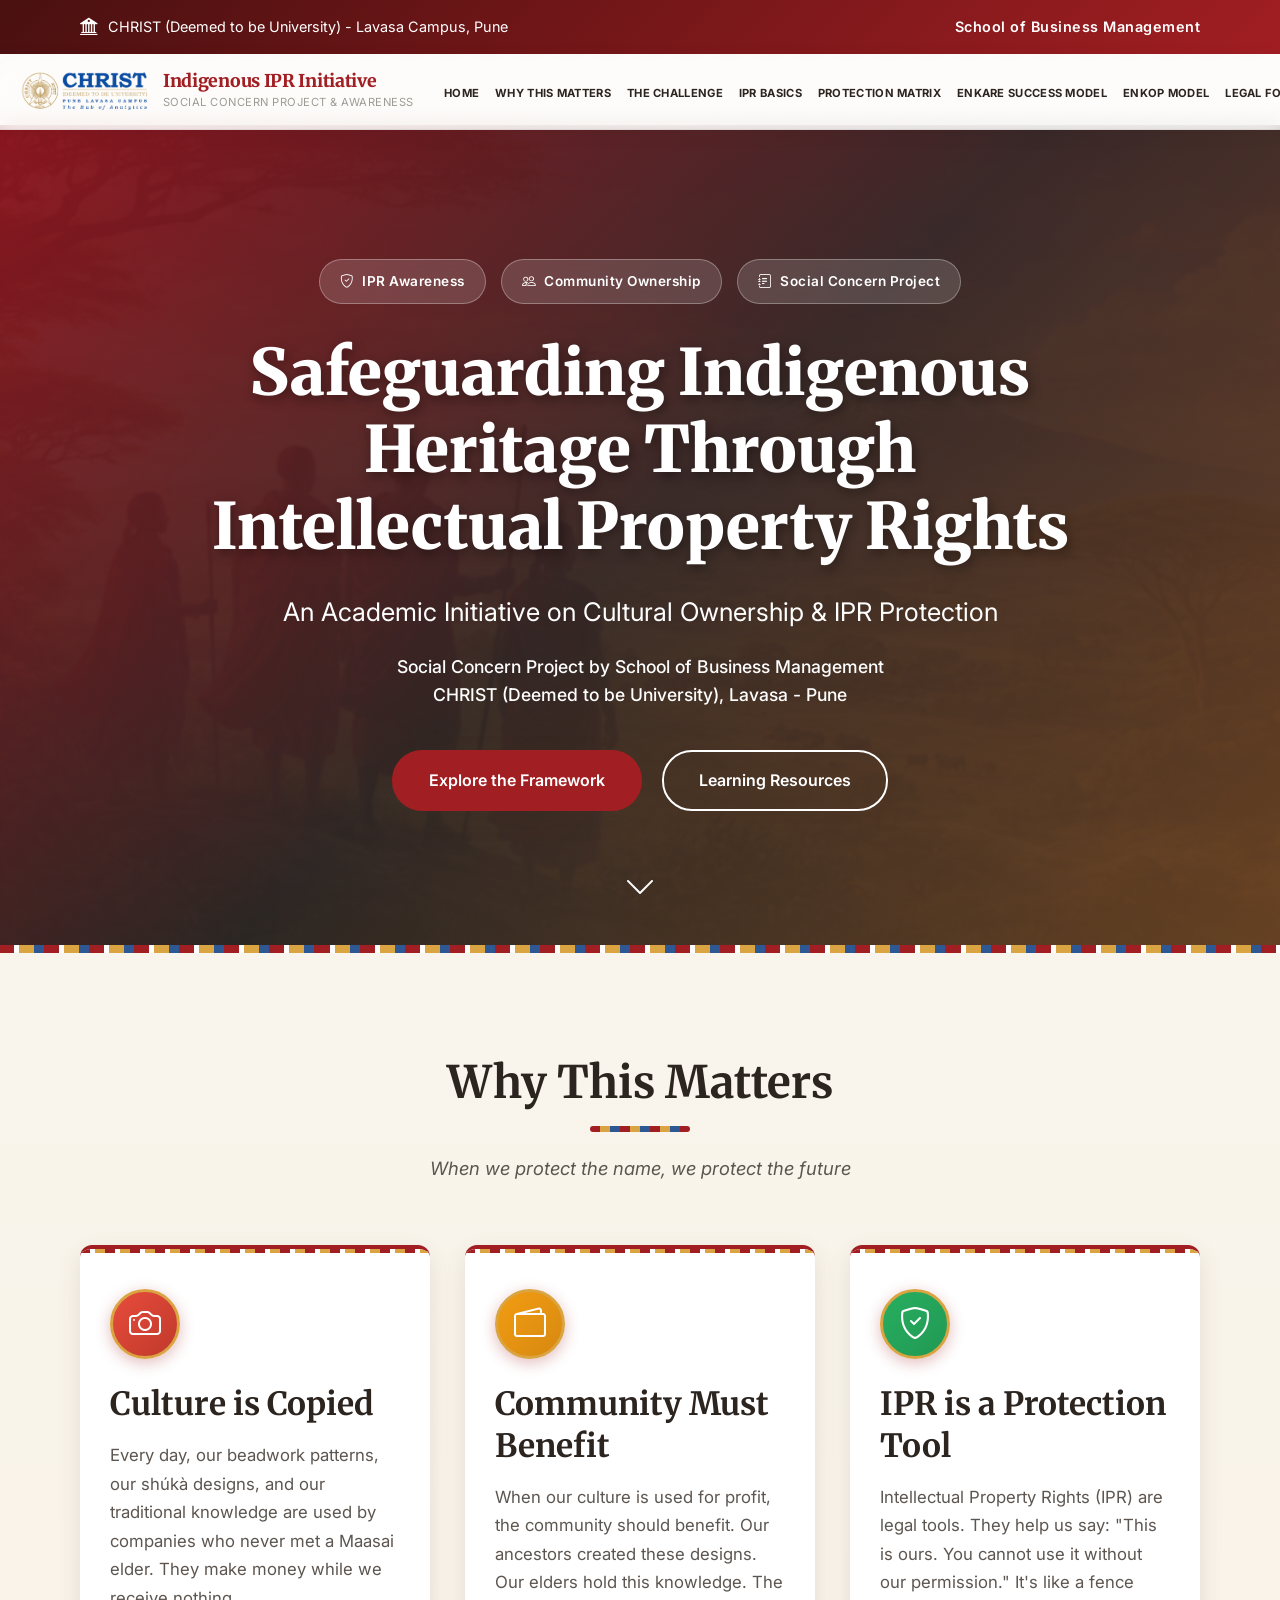
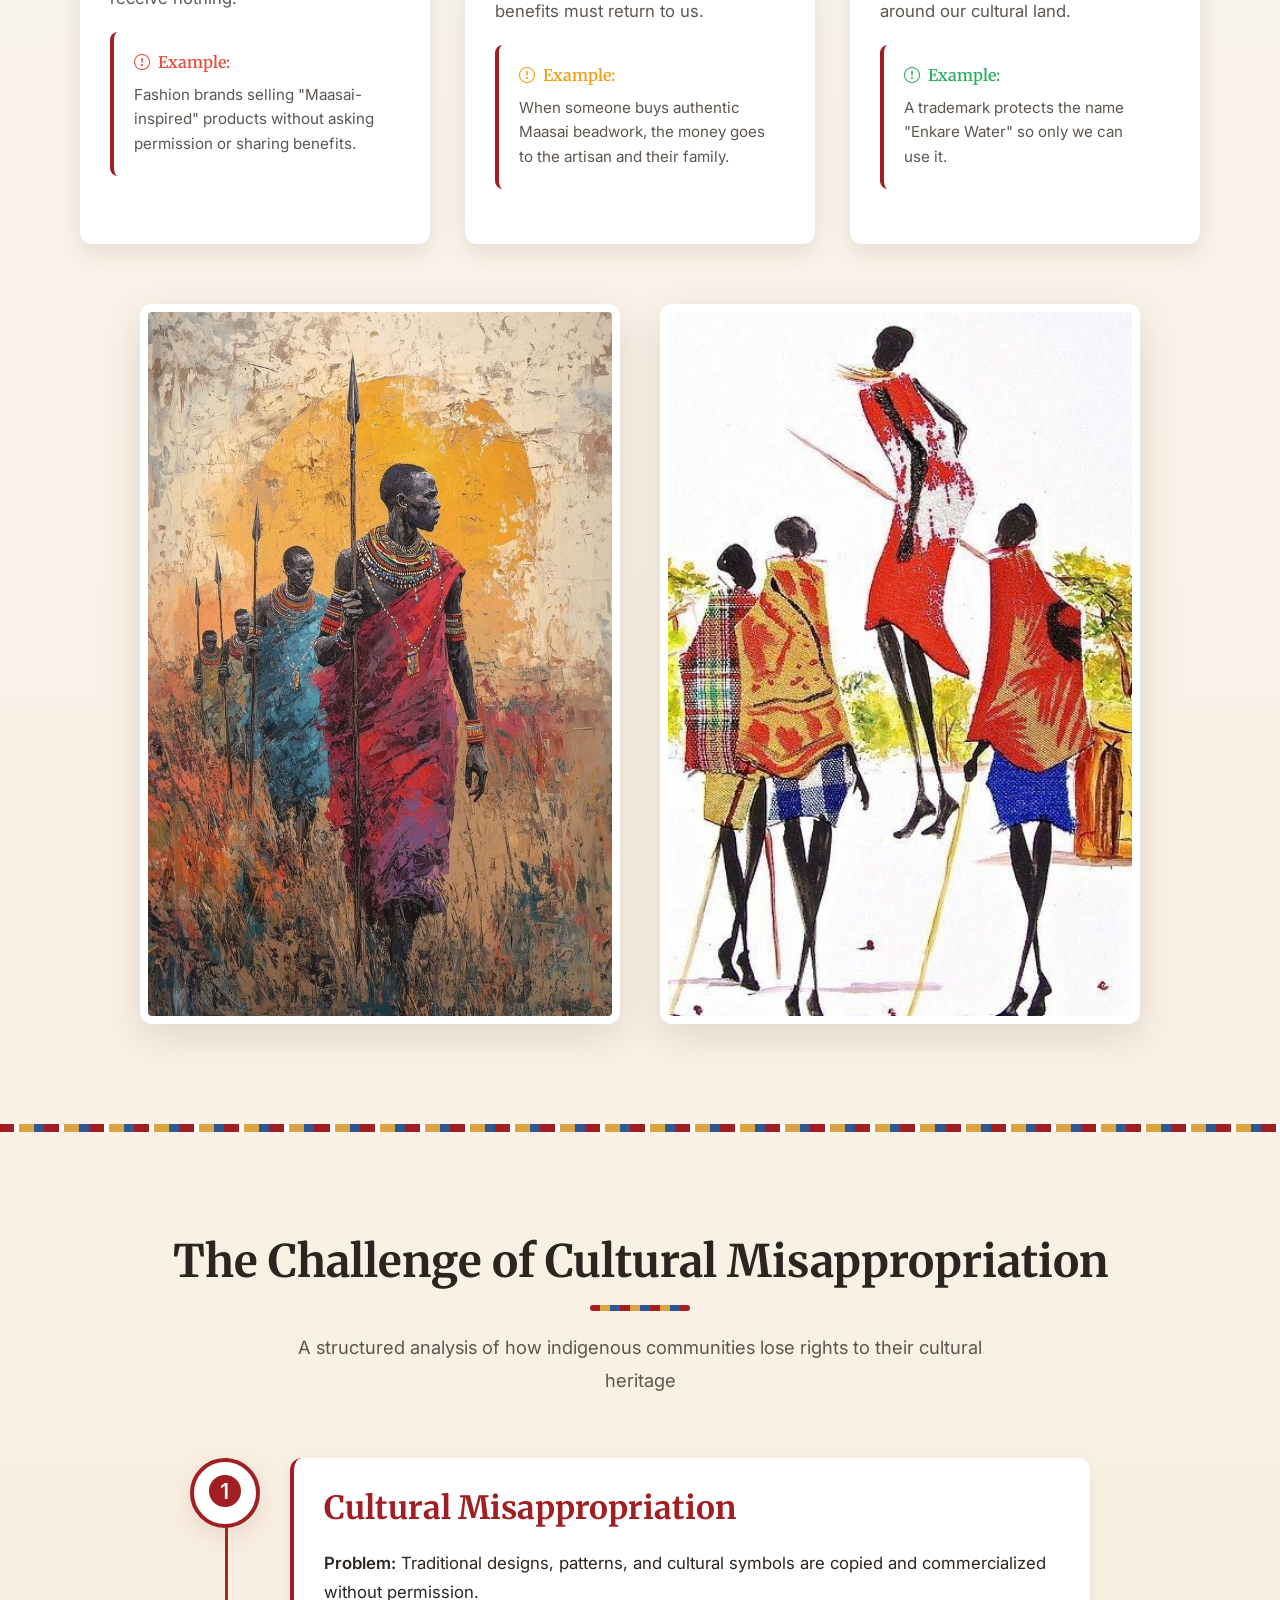
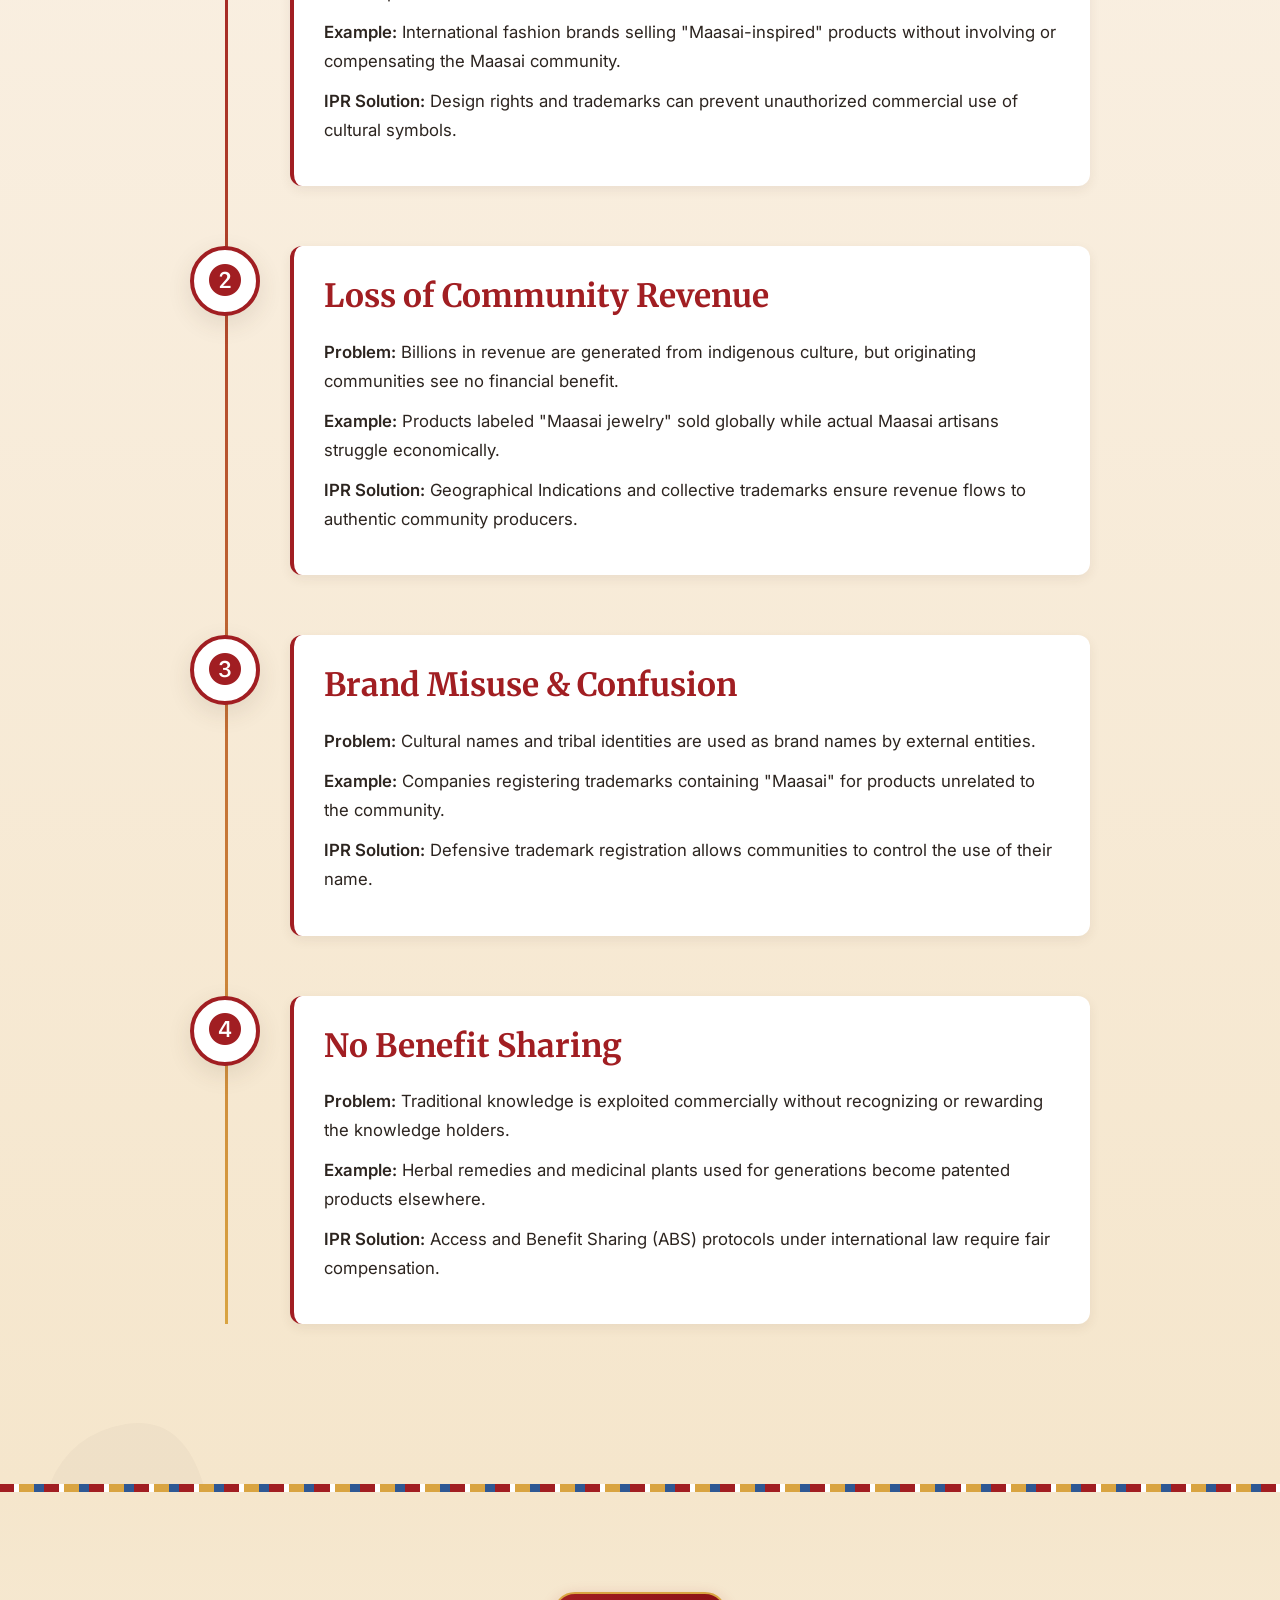
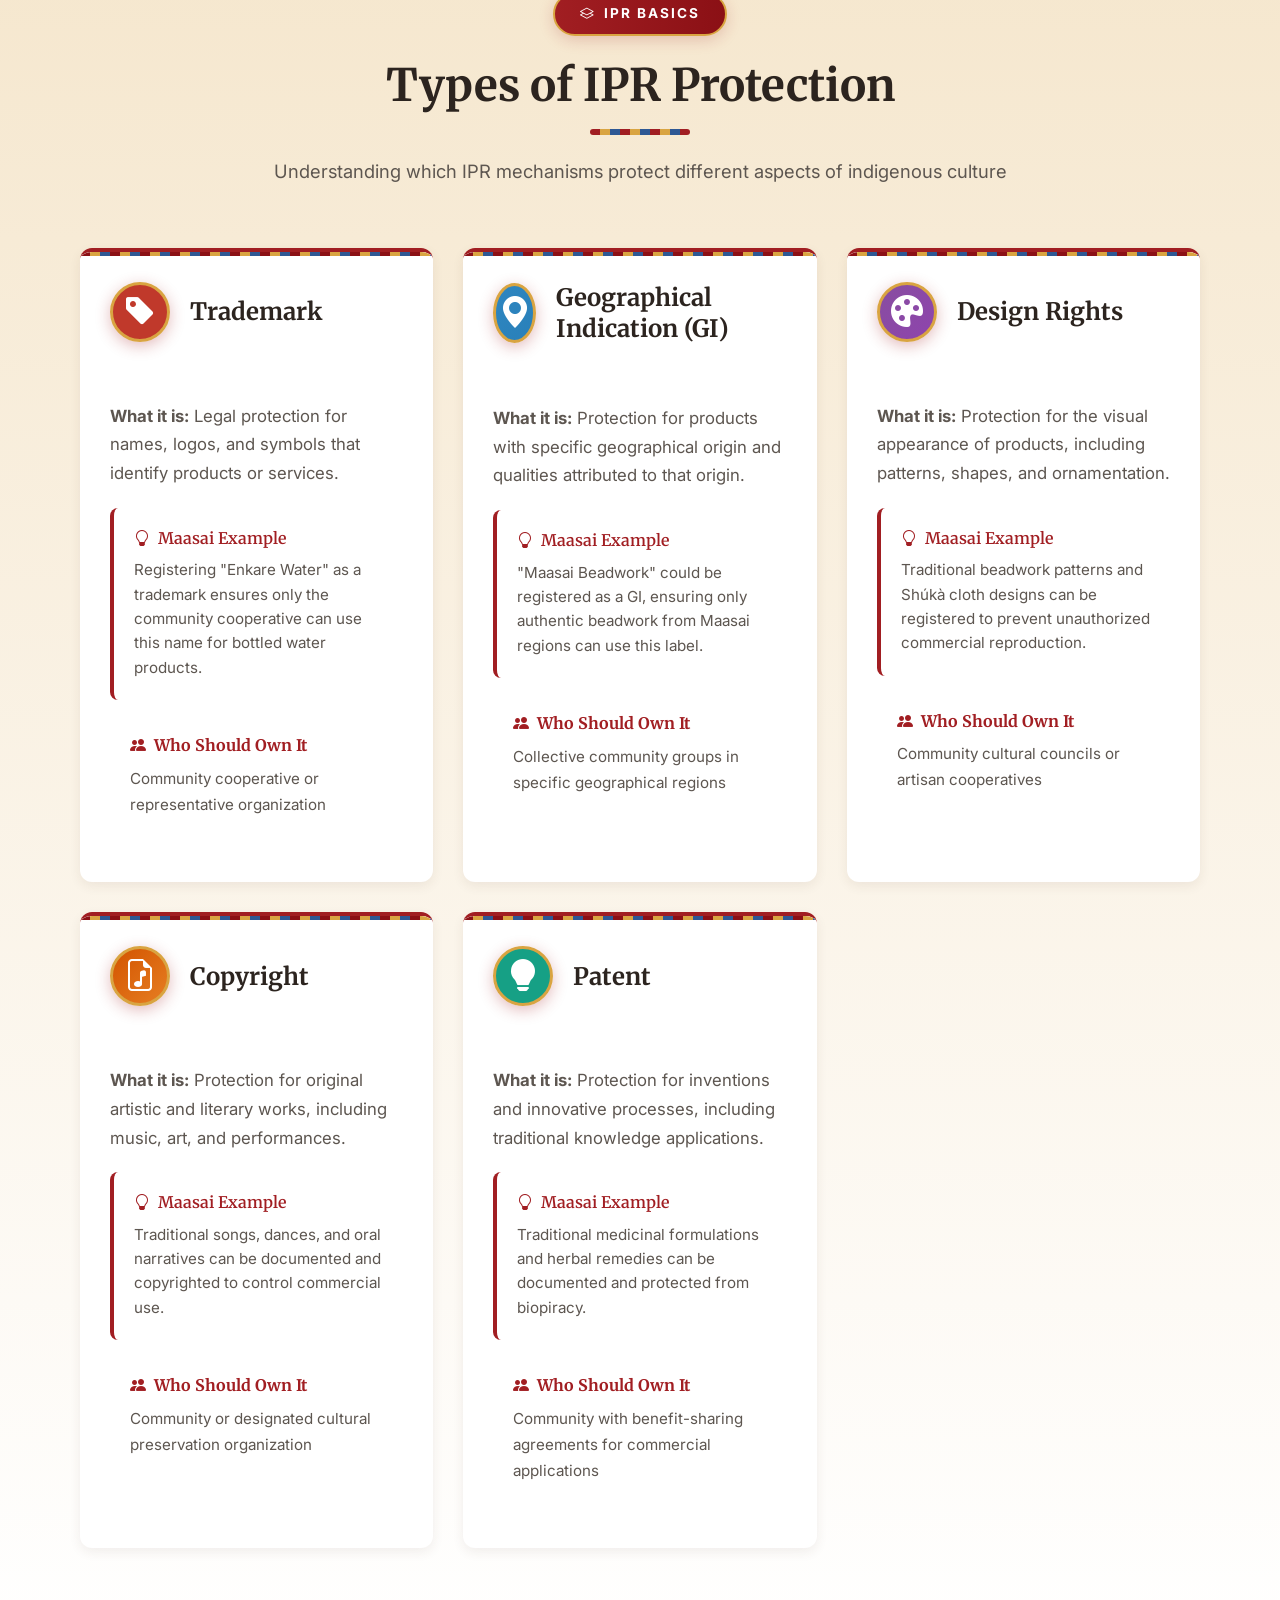
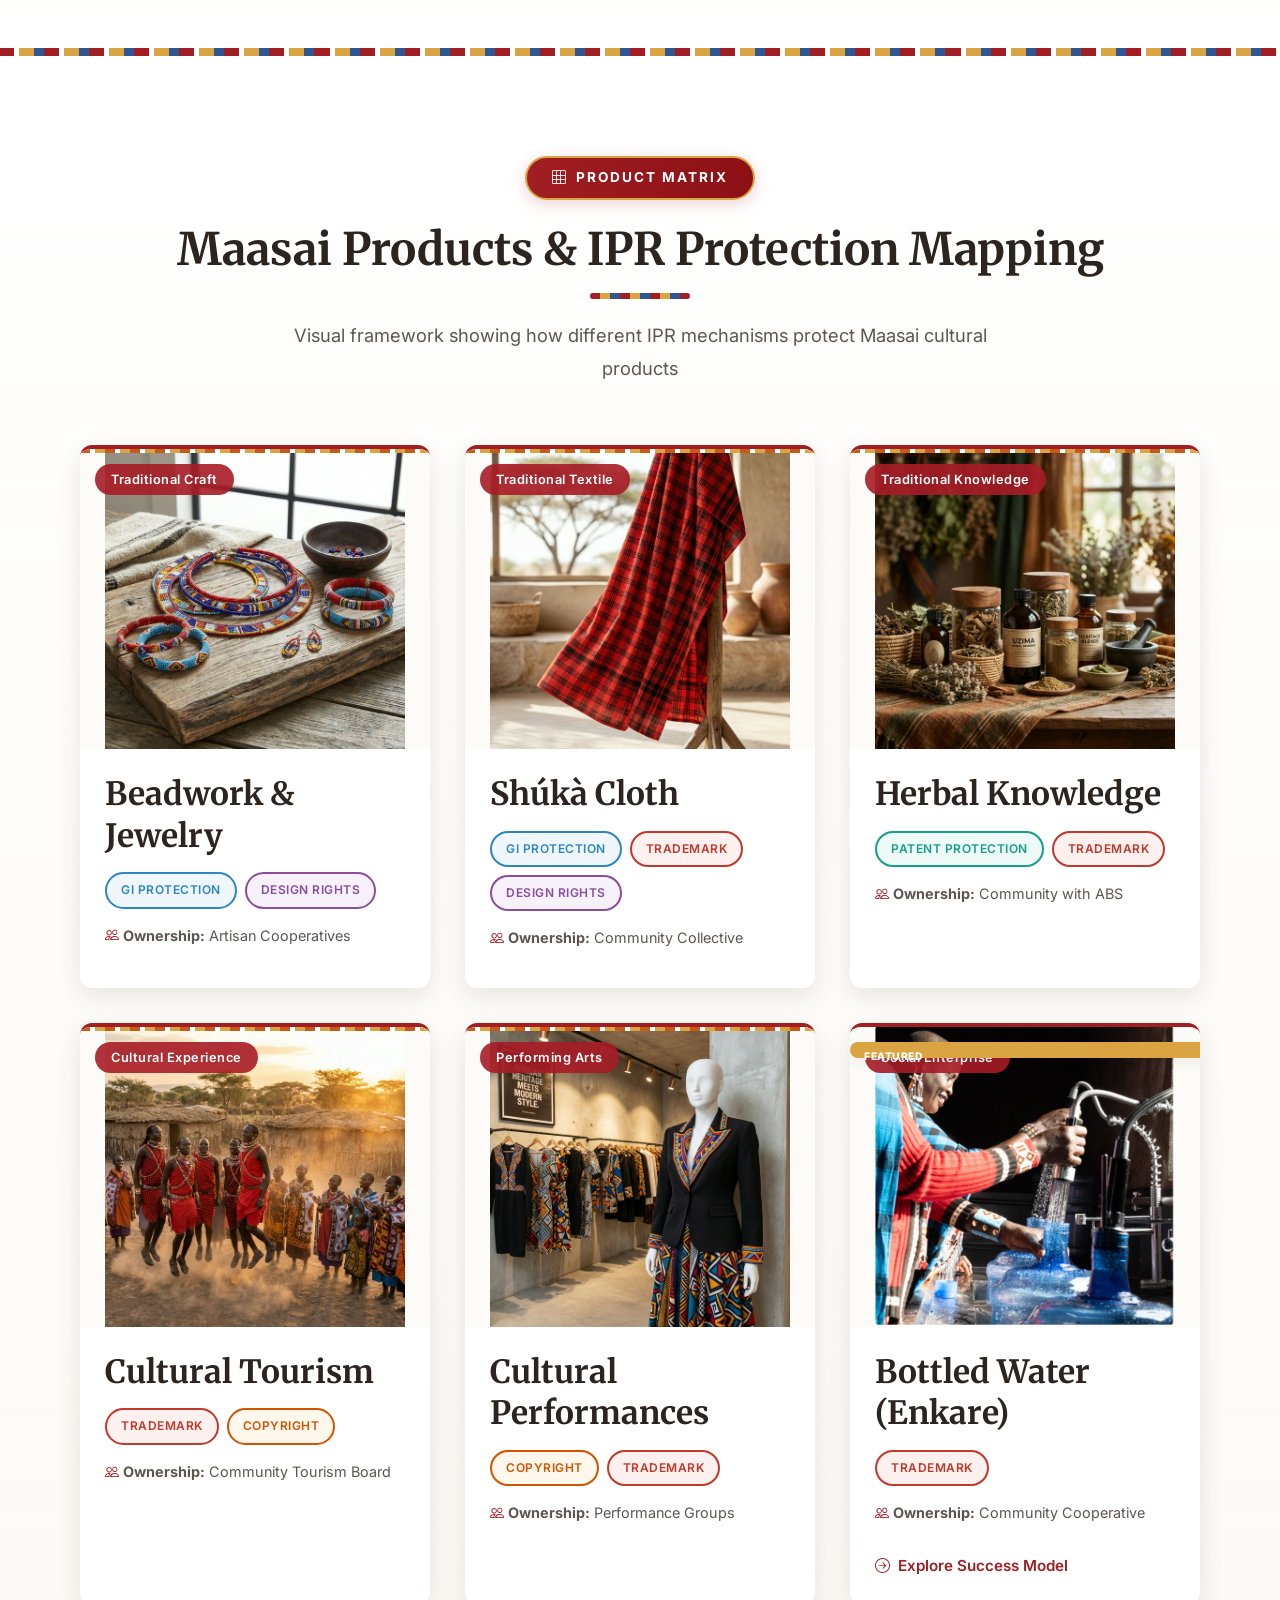
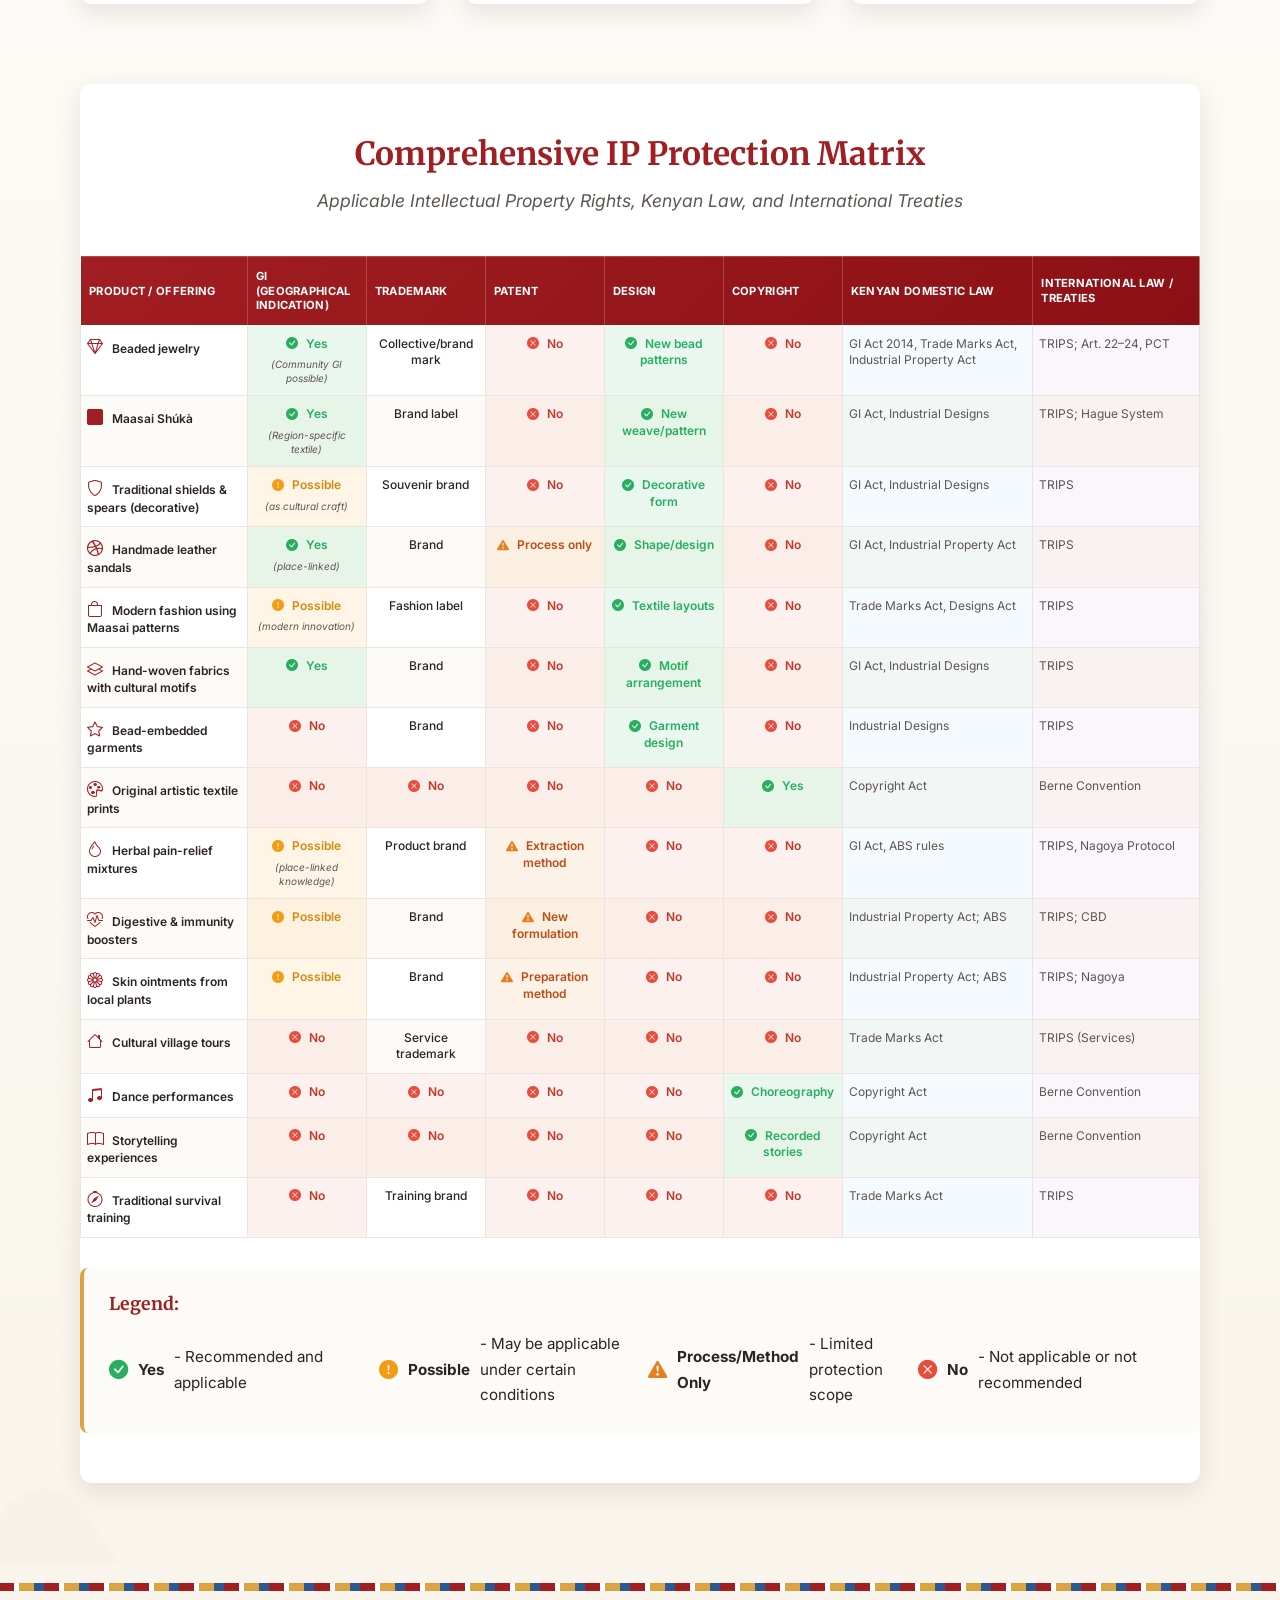
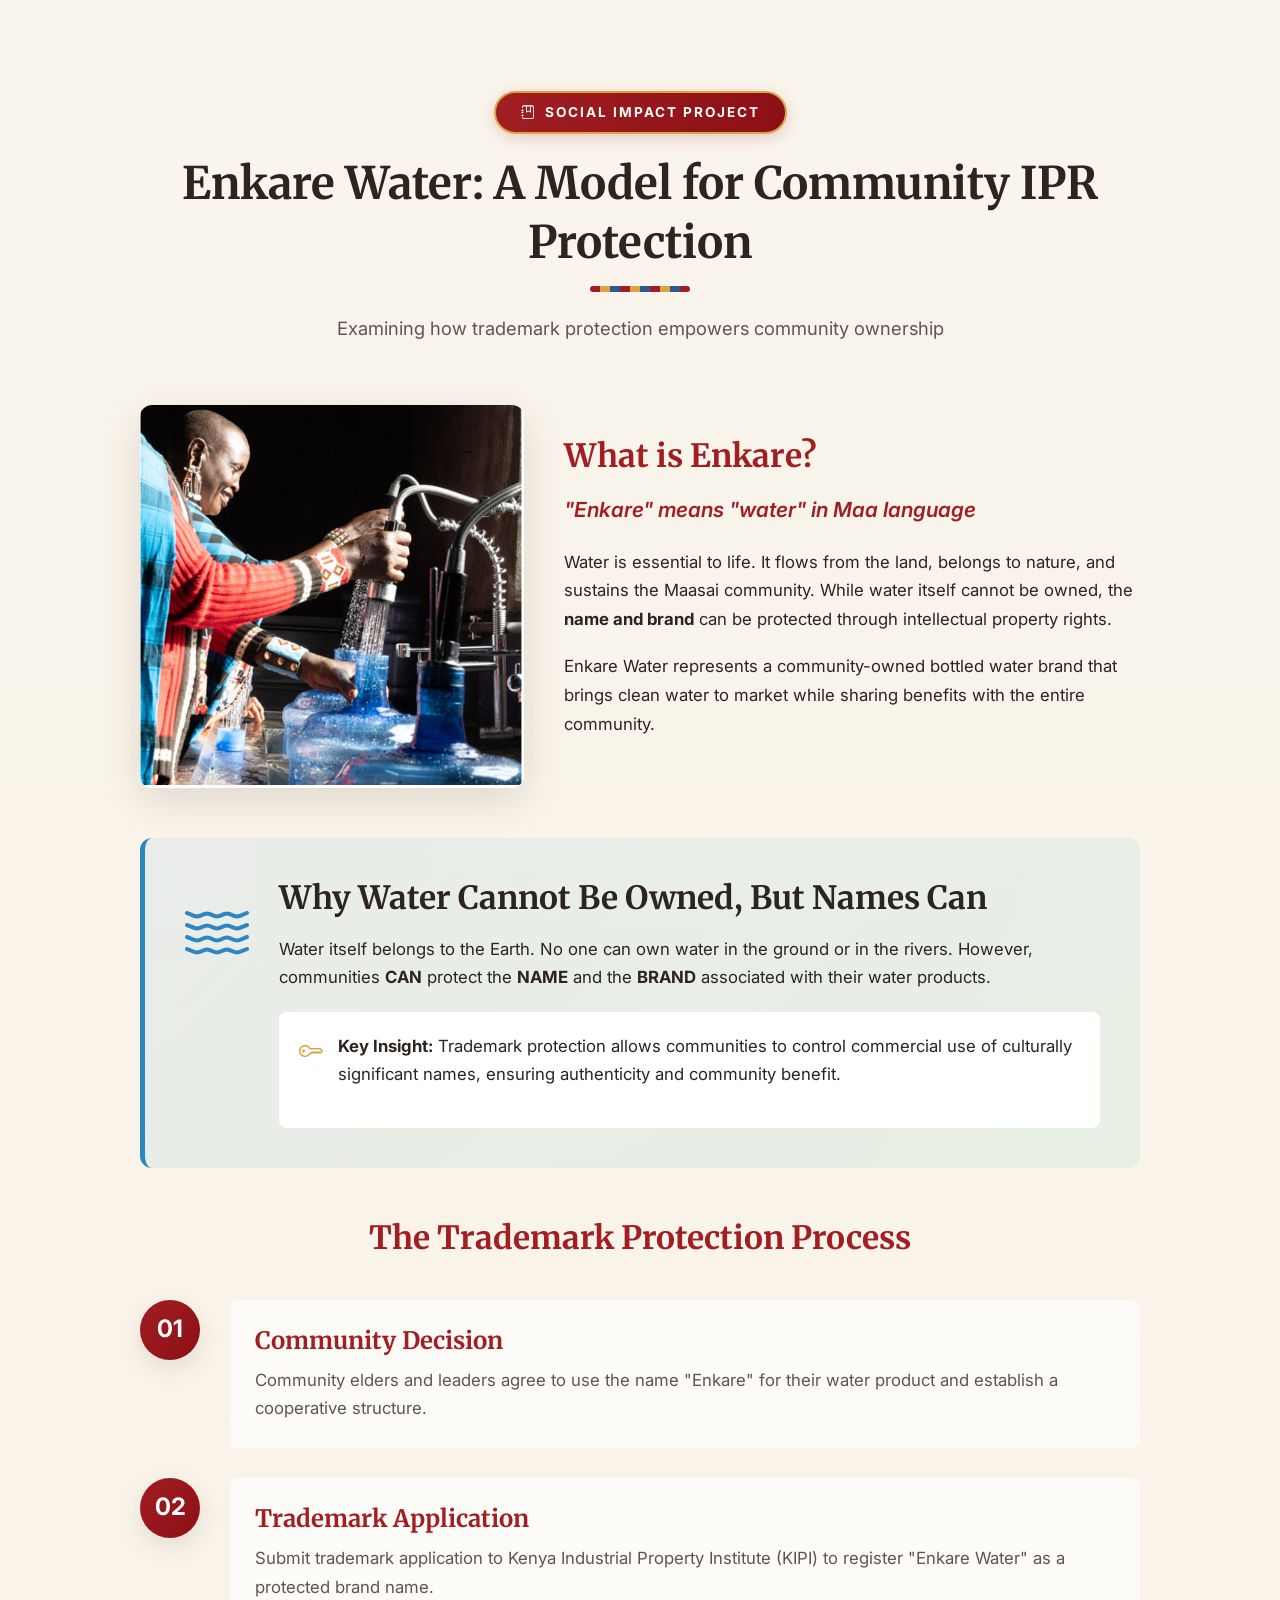
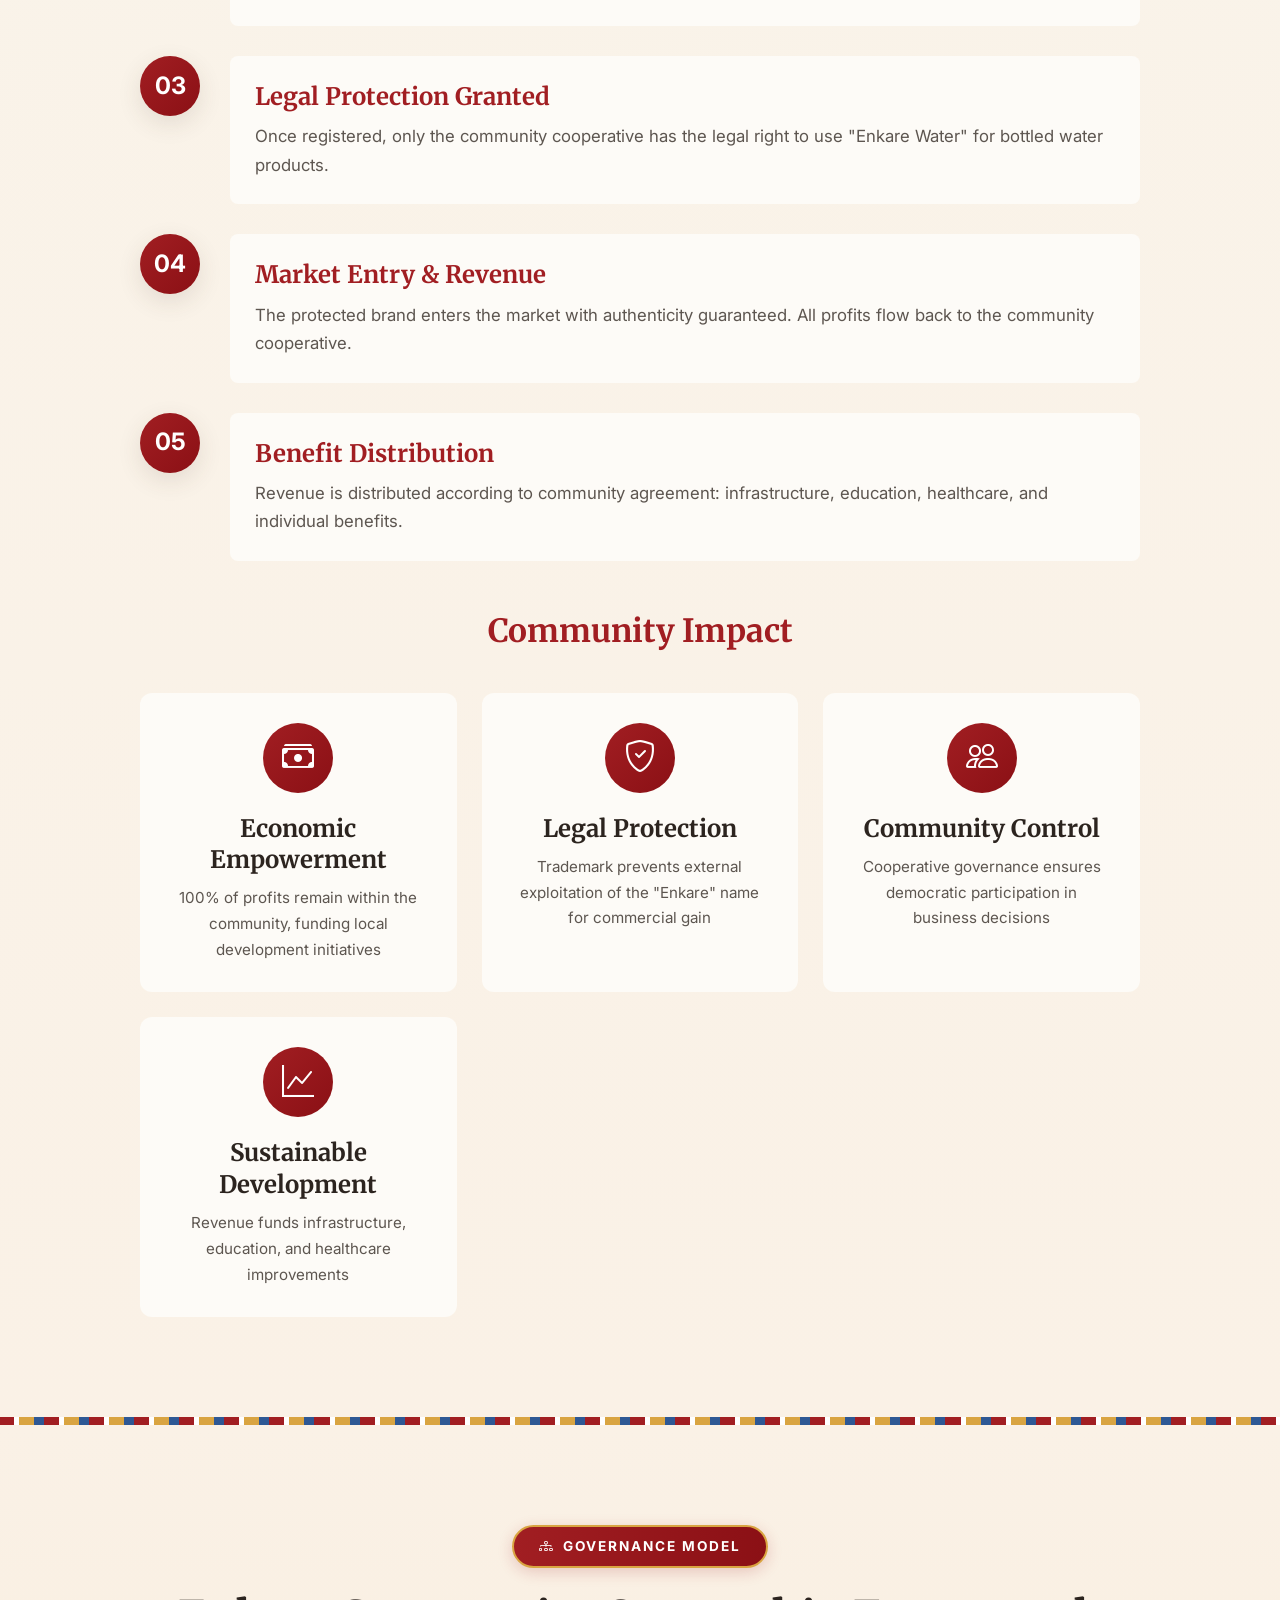
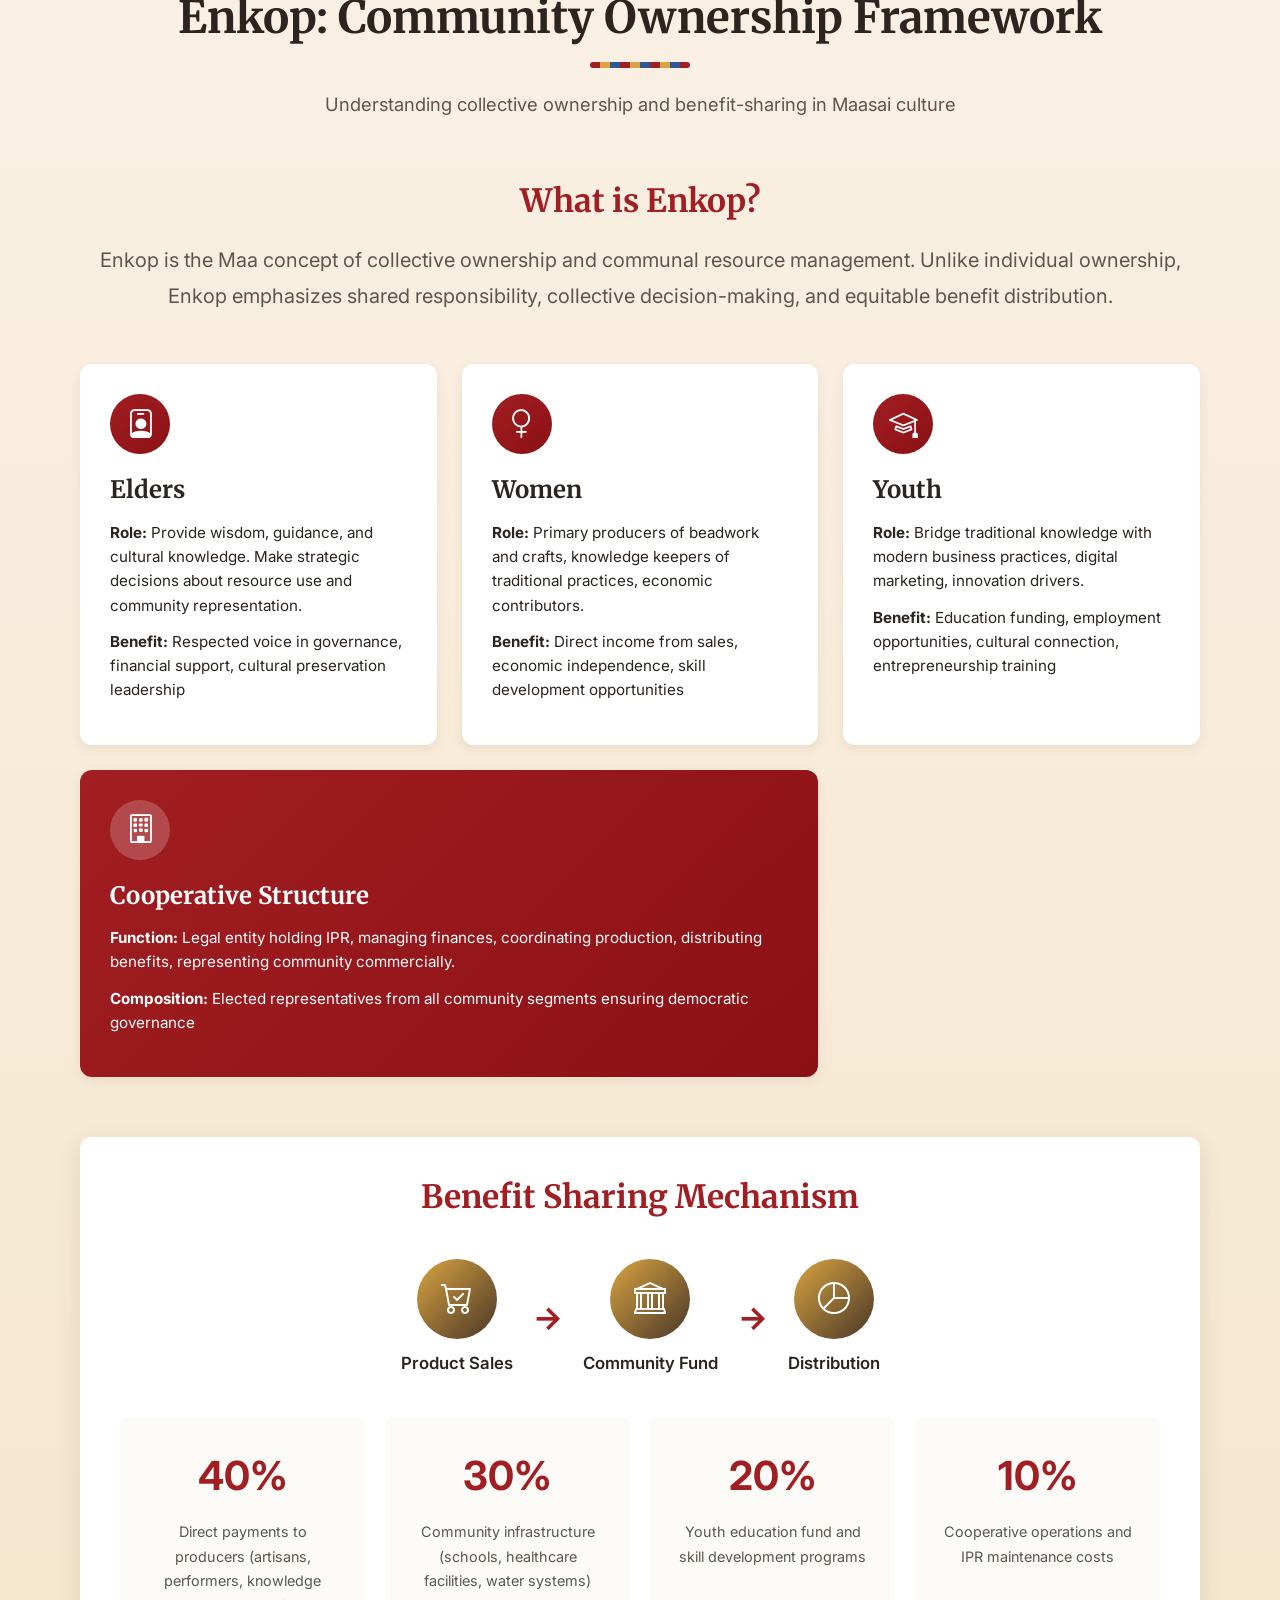
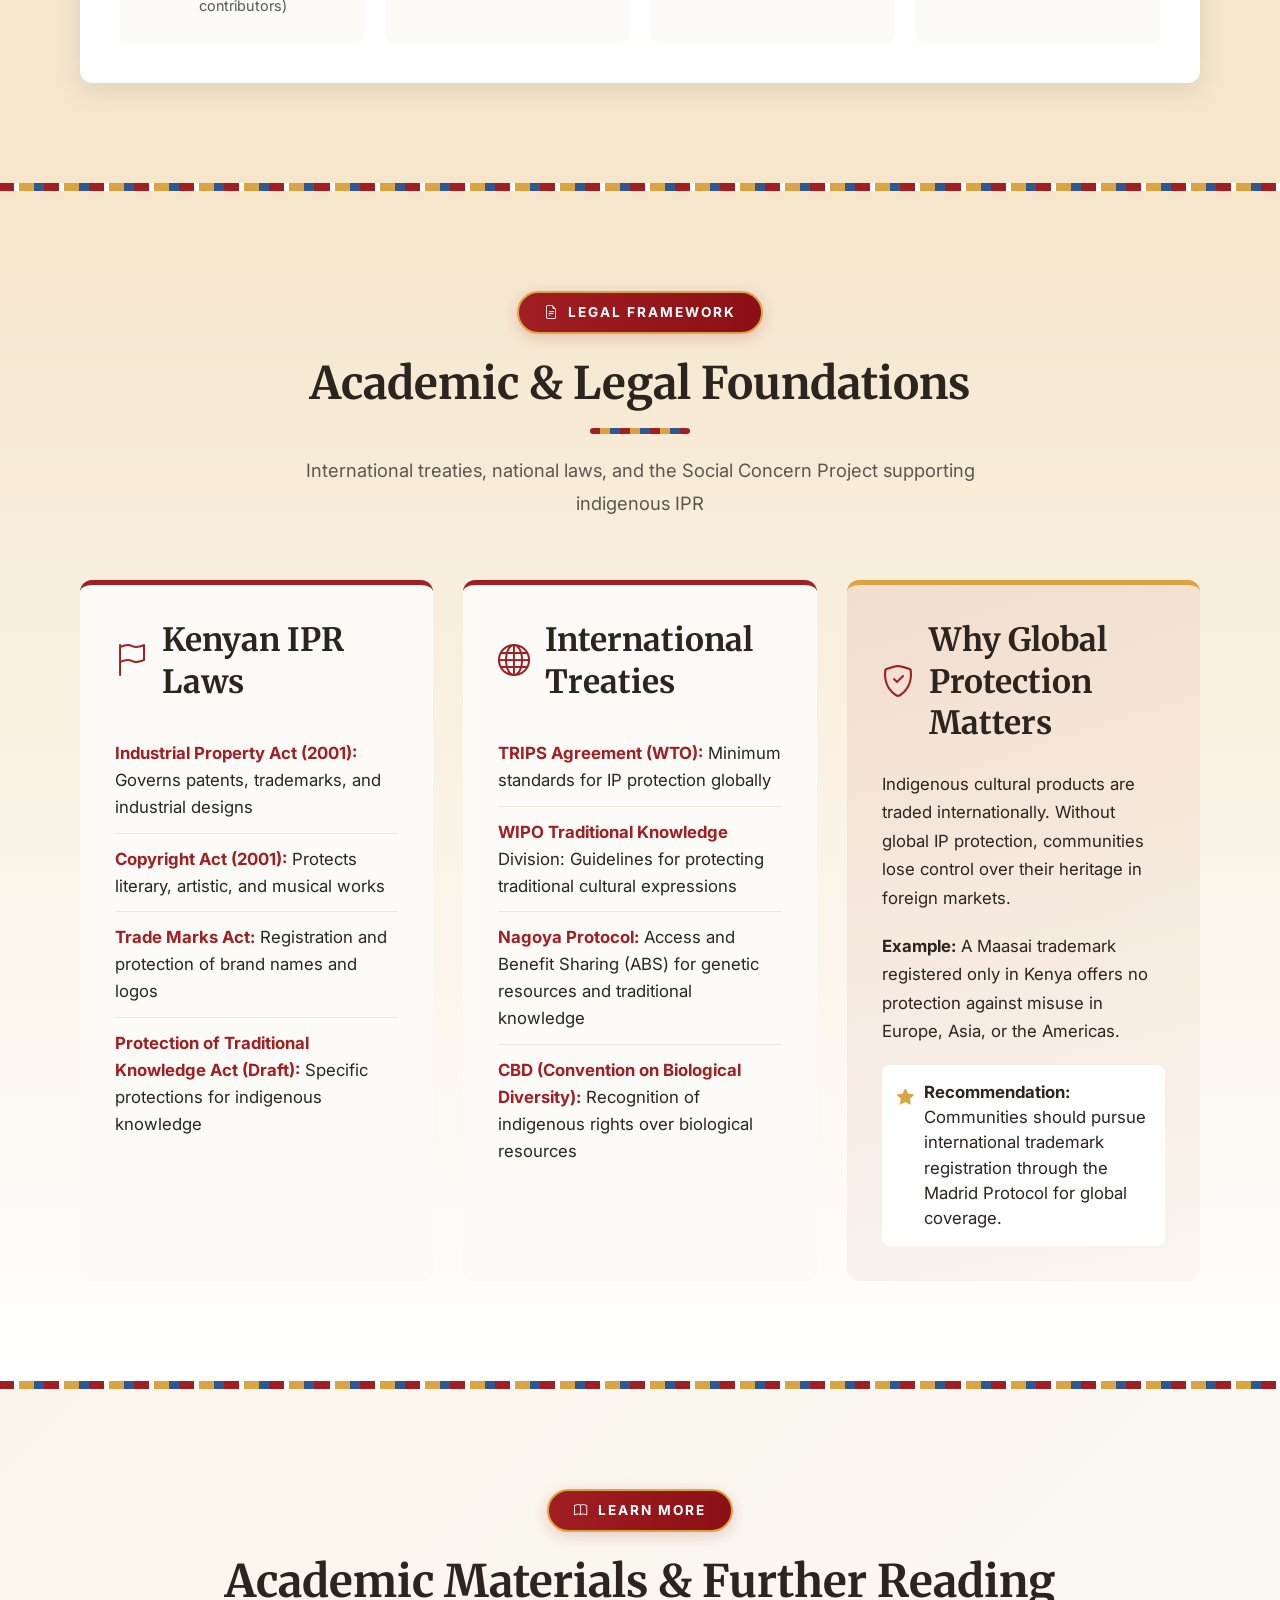
==== commit 543dae40: "UI: Harmonized Success Model card design and rebranded all Case Study mentions to Social Impact/Succ" ====
--- a/index.html
+++ b/index.html
@@ -1,4 +1,5 @@
 <!DOCTYPE html>
+<!-- Deployment Refresh Trigger -->
 <html lang="en">
 
 <head>
@@ -54,7 +55,7 @@
                     <li><a href="#problem">The Challenge</a></li>
                     <li><a href="#ipr-types">IPR Basics</a></li>
                     <li><a href="#maasai-products">Protection Matrix</a></li>
-                    <li><a href="#case-study">Enkare Case Study</a></li>
+                    <li><a href="#case-study">Enkare Success Model</a></li>
                     <li><a href="#ownership">Enkop Model</a></li>
                     <li><a href="#legal-framework">Legal Foundation</a></li>
                     <li><a href="#resources">Resources</a></li>
@@ -488,10 +489,13 @@
                     </div>
                 </div>
 
-                <!-- Product 6 - Featured Case Study -->
+                <!-- Product 6 - Featured Success Model -->
                 <div class="matrix-card featured-case">
                     <div class="product-image">
                         <img src="images/enkare_water_final.png" alt="Enkare Water">
+                        <div class="product-overlay">
+                            <span class="product-category">Social Enterprise</span>
+                        </div>
                     </div>
                     <div class="product-info">
                         <h3>Bottled Water (Enkare)</h3>
@@ -503,7 +507,7 @@
                         </div>
 
                         <a href="#case-study" class="case-study-link">
-                            <i class="bi bi-arrow-right-circle"></i> View Detailed Case Study
+                            <i class="bi bi-arrow-right-circle"></i> Explore Success Model
                         </a>
                     </div>
                 </div>
@@ -757,7 +761,7 @@
     <section id="case-study" class="case-study-section">
         <div class="container">
             <div class="section-header reveal">
-                <span class="section-tag"><i class="bi bi-journal-bookmark"></i> In-Depth Case Study</span>
+                <span class="section-tag"><i class="bi bi-journal-bookmark"></i> Social Impact Project</span>
                 <h2>Enkare Water: A Model for Community IPR Protection</h2>
                 <p class="section-description">Examining how trademark protection empowers community ownership</p>
             </div>
@@ -1086,7 +1090,7 @@
                     <ul class="resource-features">
                         <li><i class="bi bi-check2"></i> Indigenous Cultural Misappropriation</li>
                         <li><i class="bi bi-check2"></i> Trademark & Copyright Frameworks</li>
-                        <li><i class="bi bi-check2"></i> Enkare Water Case Study</li>
+                        <li><i class="bi bi-check2"></i> Enkare Water Success Model</li>
                         <li><i class="bi bi-check2"></i> Community Benefit Sharing Models</li>
                     </ul>
                     <a href="Maasai_IPR_Presentation.pptx" class="btn btn-download" download>
--- a/styles.css
+++ b/styles.css
@@ -1119,25 +1119,24 @@
 }
 
 .featured-case {
-    border: 2px solid var(--primary-red);
     position: relative;
-    box-shadow: 0 4px 20px rgba(168, 28, 38, 0.15);
 }
 
 .featured-case::before {
-    content: 'Featured Case Study';
+    content: 'FEATURED';
     position: absolute;
     top: 15px;
     right: 15px;
-    background: var(--primary-red);
-    color: var(--white);
-    padding: 6px 16px;
+    background: var(--earth-ochre);
+    color: var(--white);
+    padding: 6px 14px;
     border-radius: 20px;
-    font-size: 0.7rem;
-    font-weight: 700;
+    font-size: 0.65rem;
+    font-weight: 800;
     letter-spacing: 0.5px;
-    z-index: 3;
-    box-shadow: 0 2px 8px rgba(0, 0, 0, 0.2);
+    z-index: 5;
+    box-shadow: var(--shadow-sm);
+    text-transform: uppercase;
 }
 
 .case-study-link {
@@ -2250,6 +2249,18 @@
 
     .navbar .container {
         padding: 0 20px;
+        justify-content: space-between;
+        /* Push logo to left and toggle to right */
+    }
+
+    .mobile-toggle {
+        display: flex;
+        align-items: center;
+        justify-content: center;
+        font-size: 2rem;
+        /* Increasin size for better visibility */
+        color: var(--primary-red);
+        z-index: 1001;
     }
 }
 
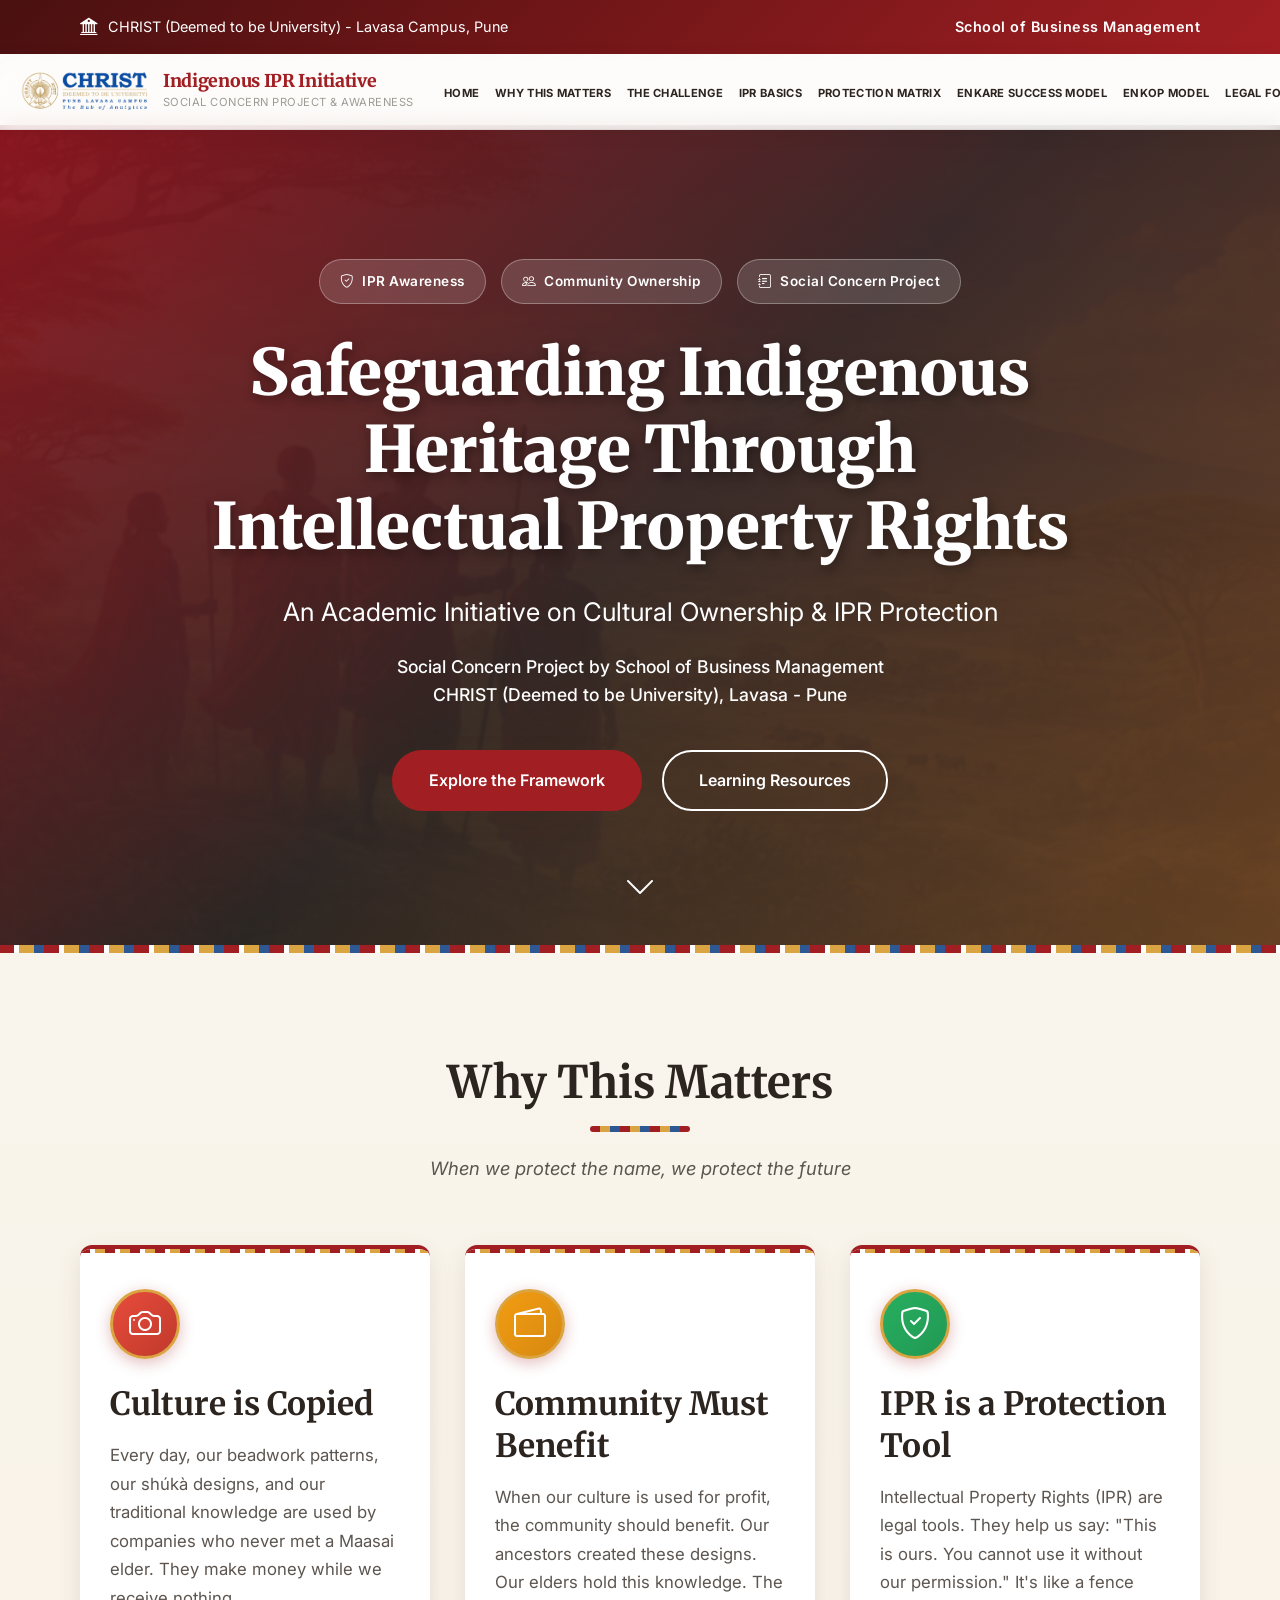
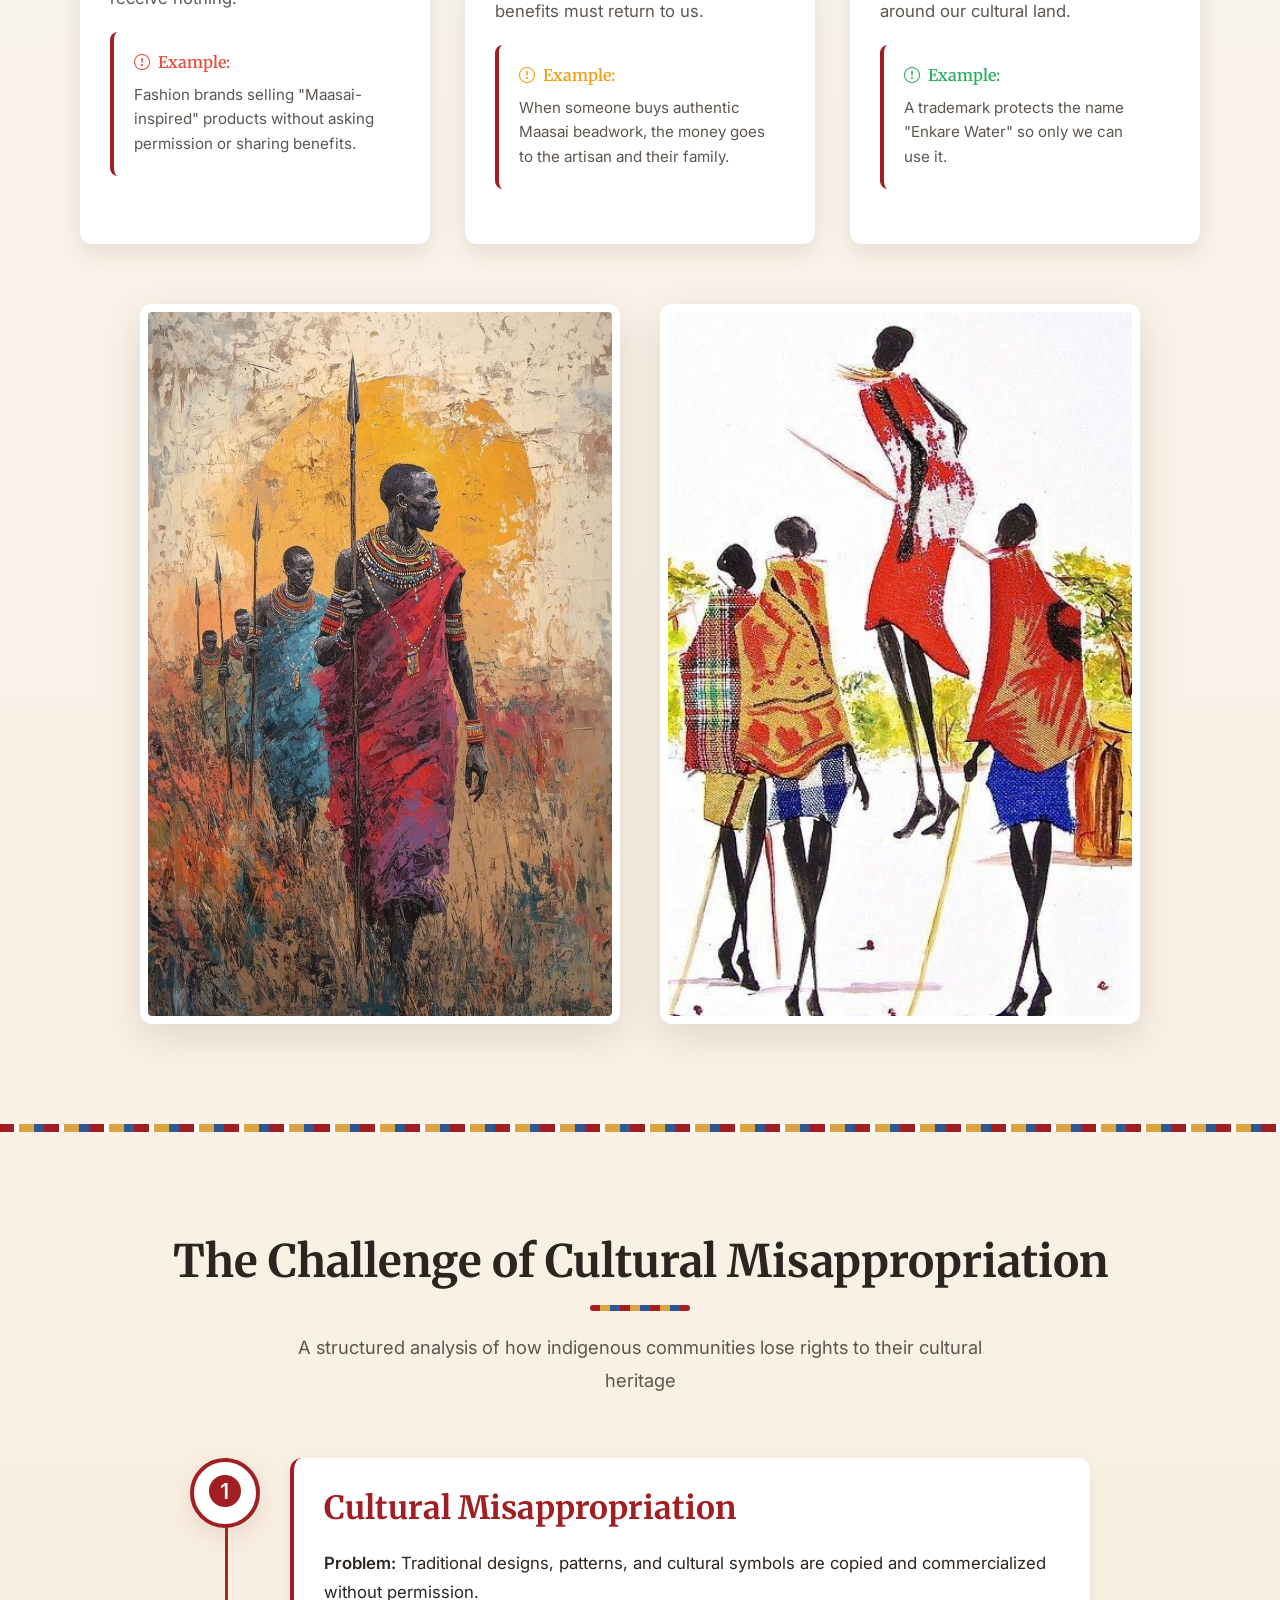
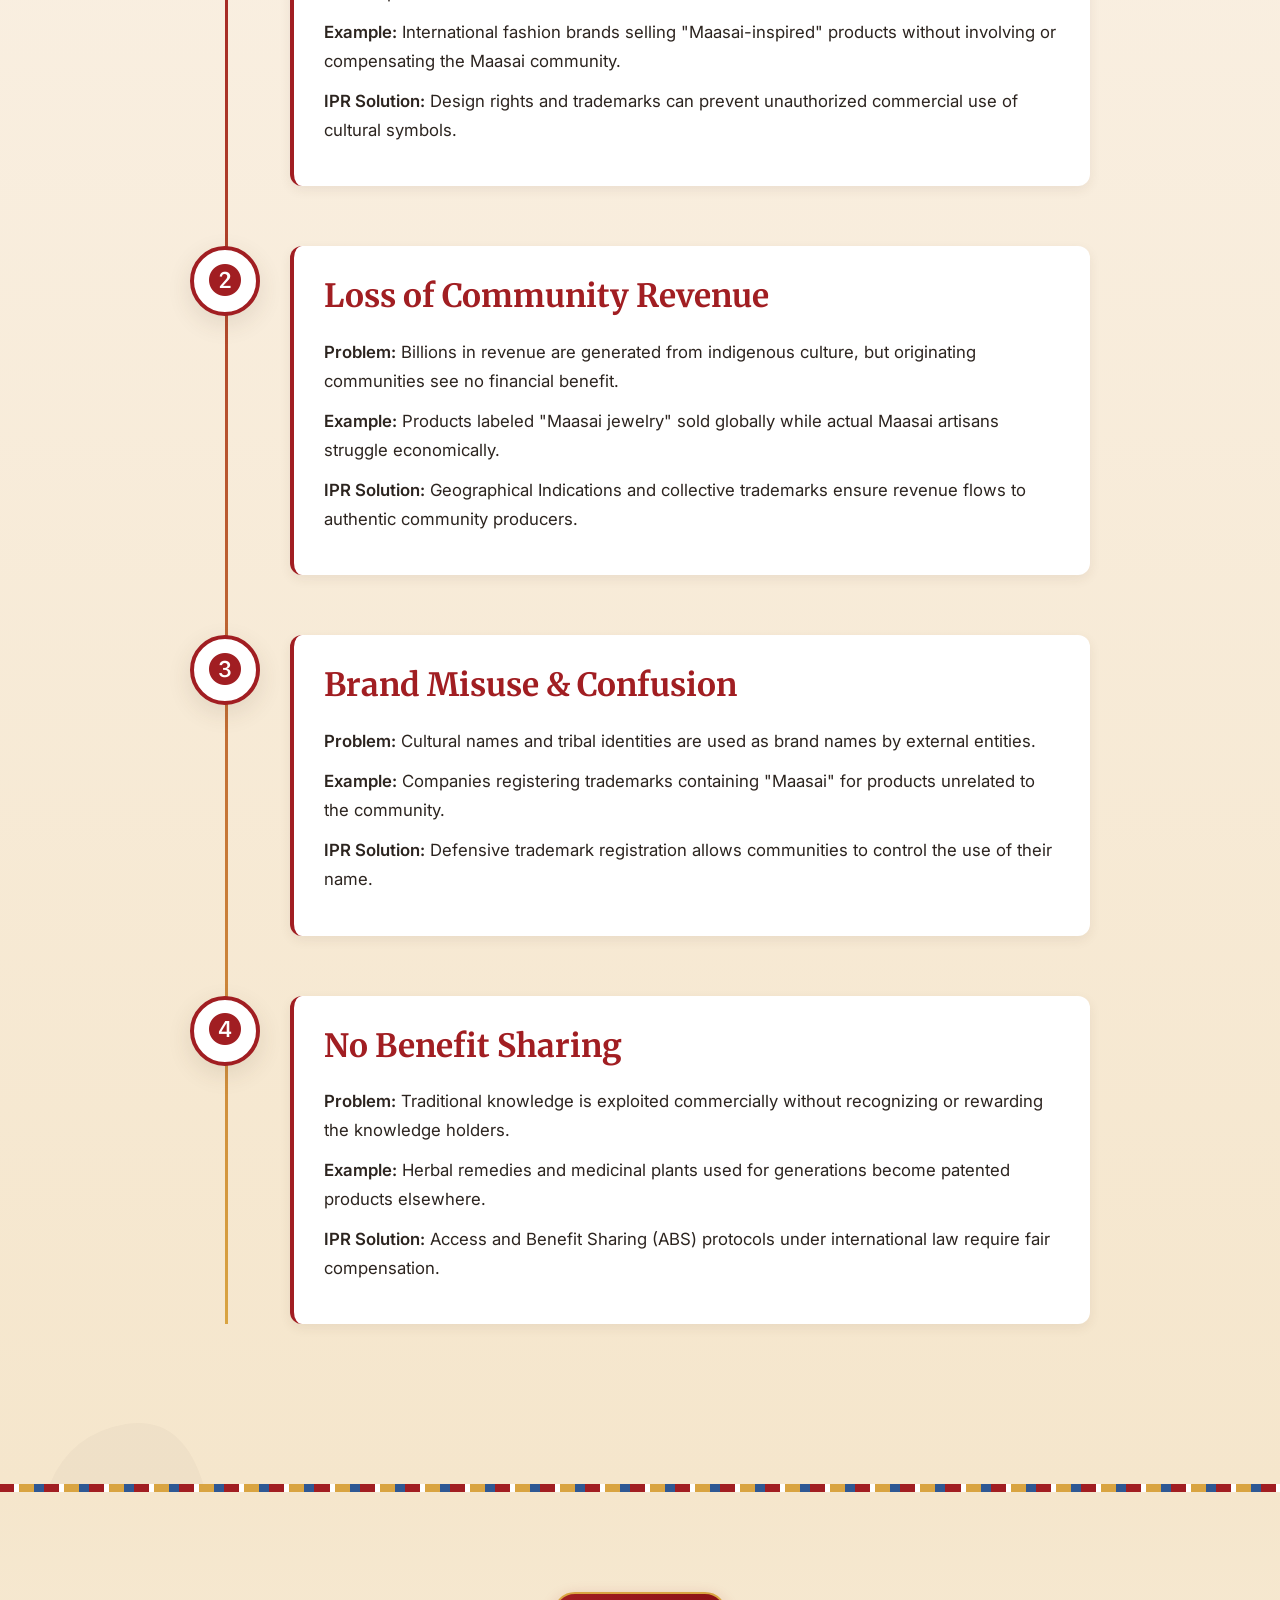
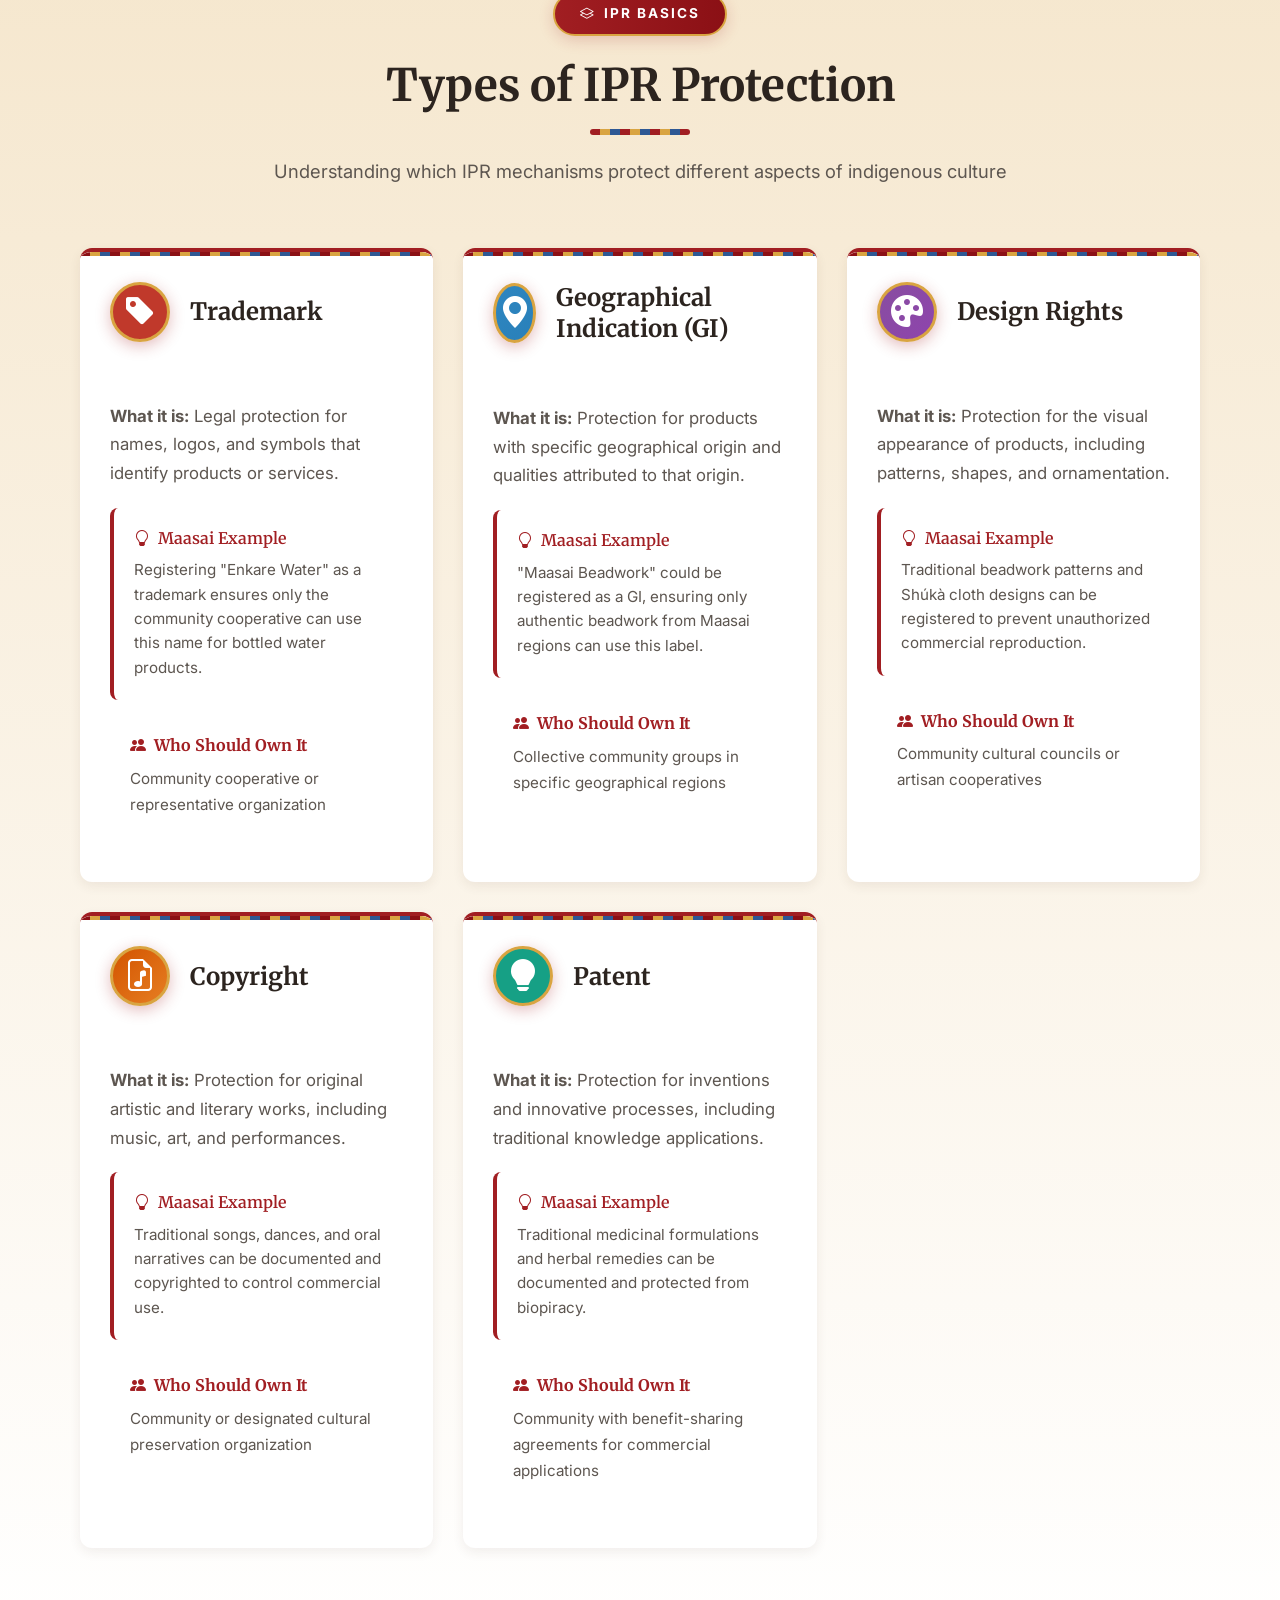
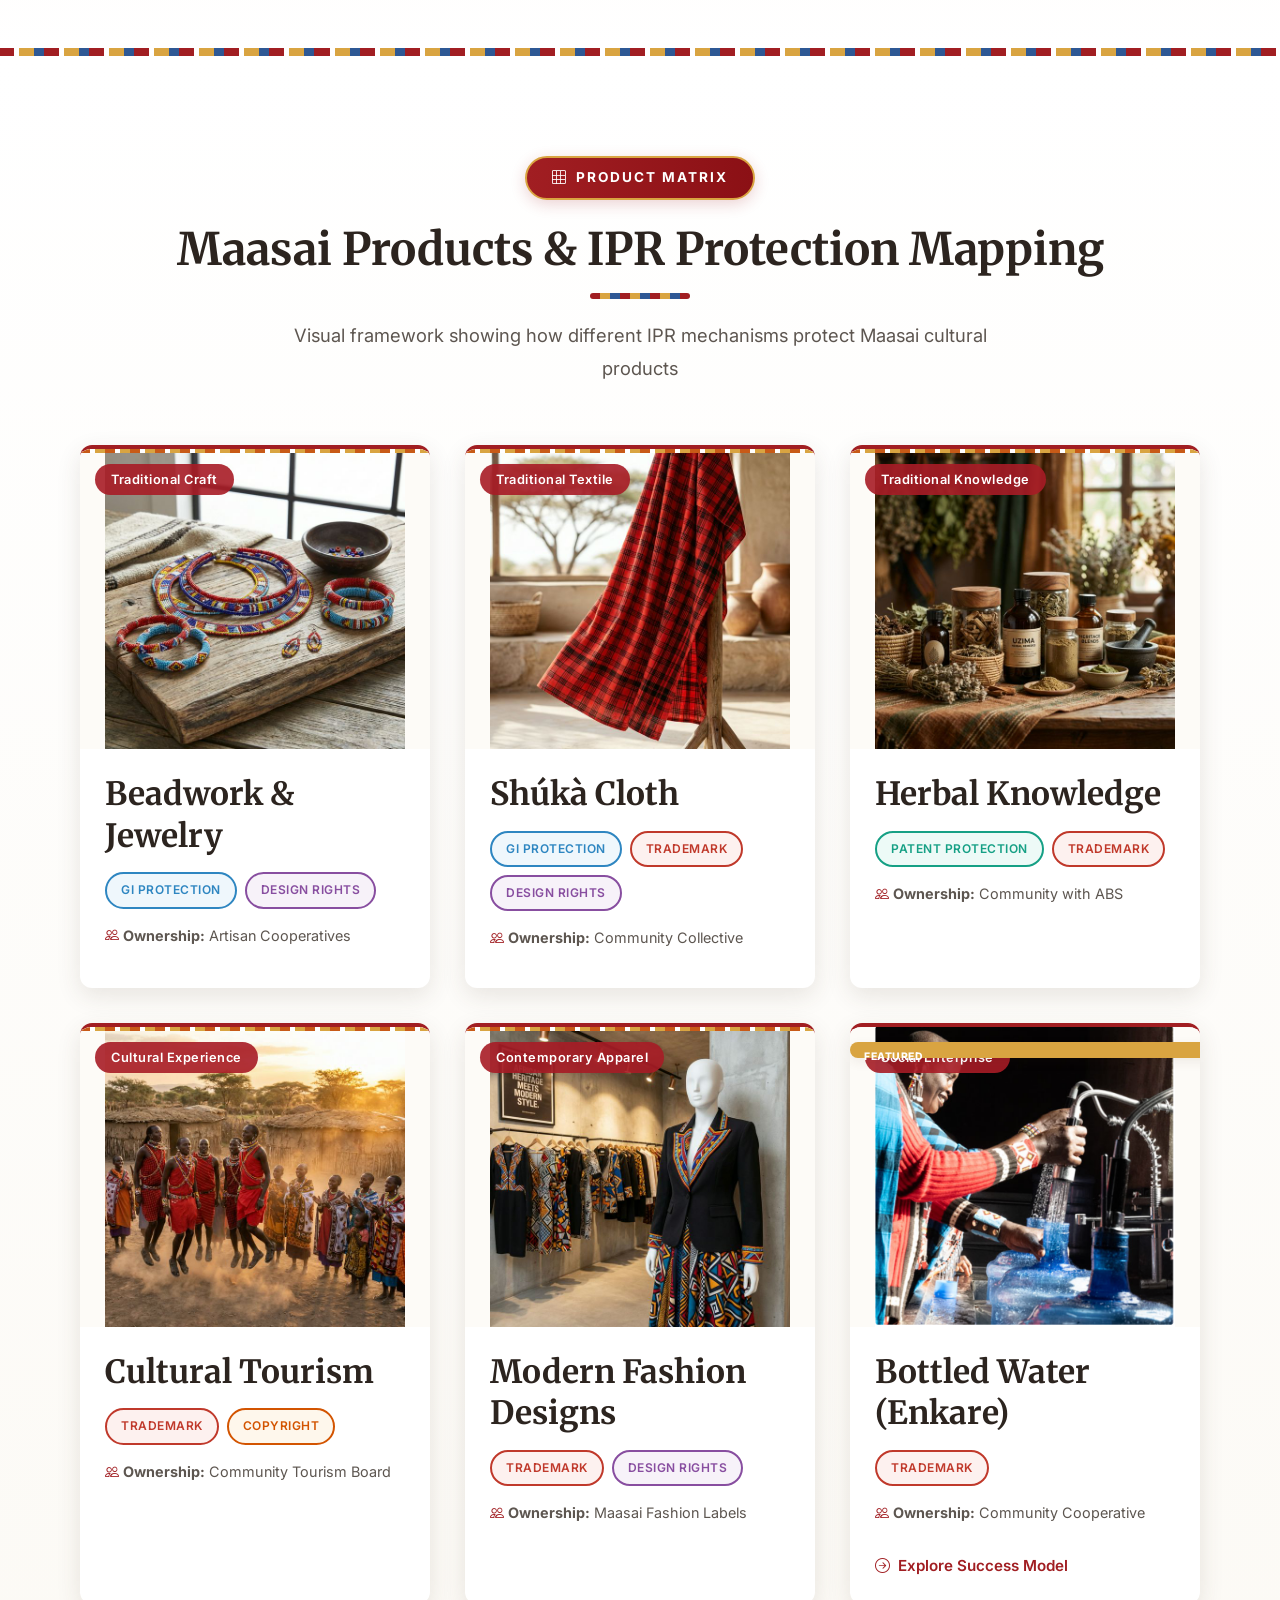
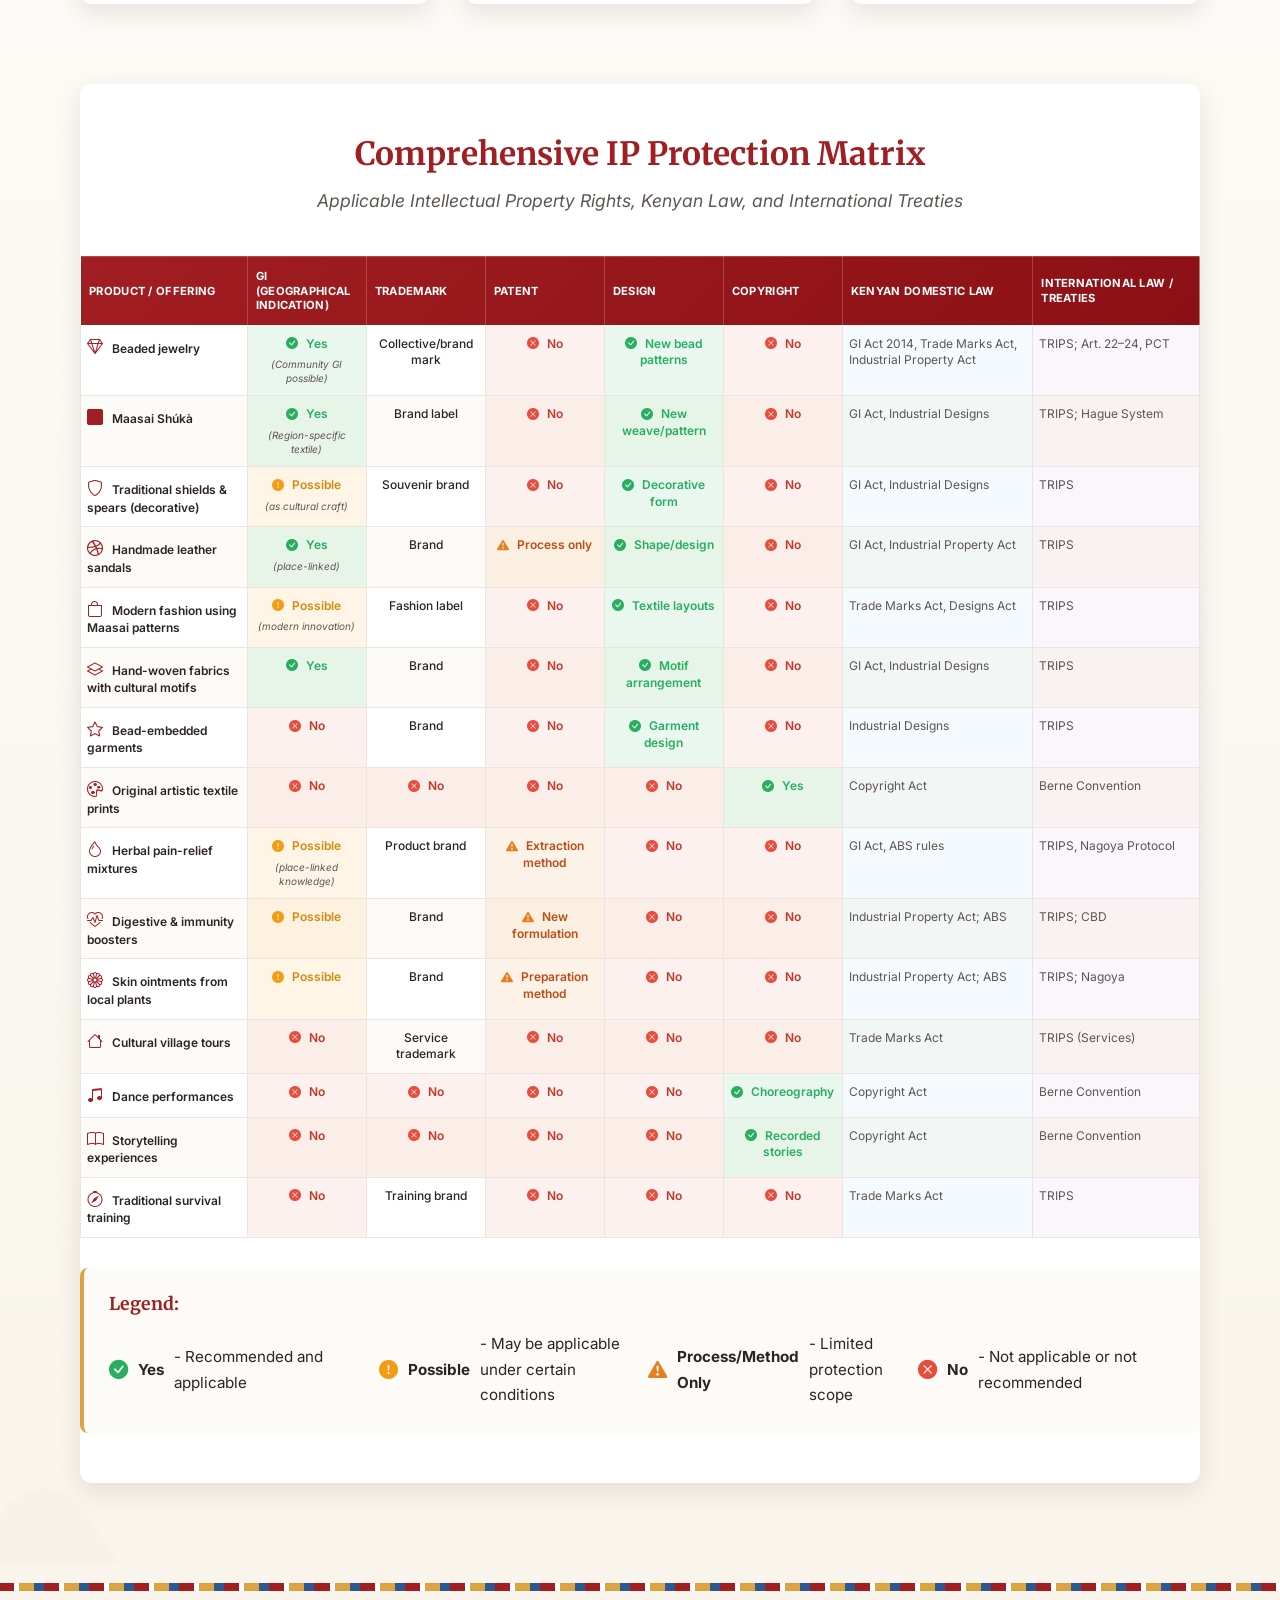
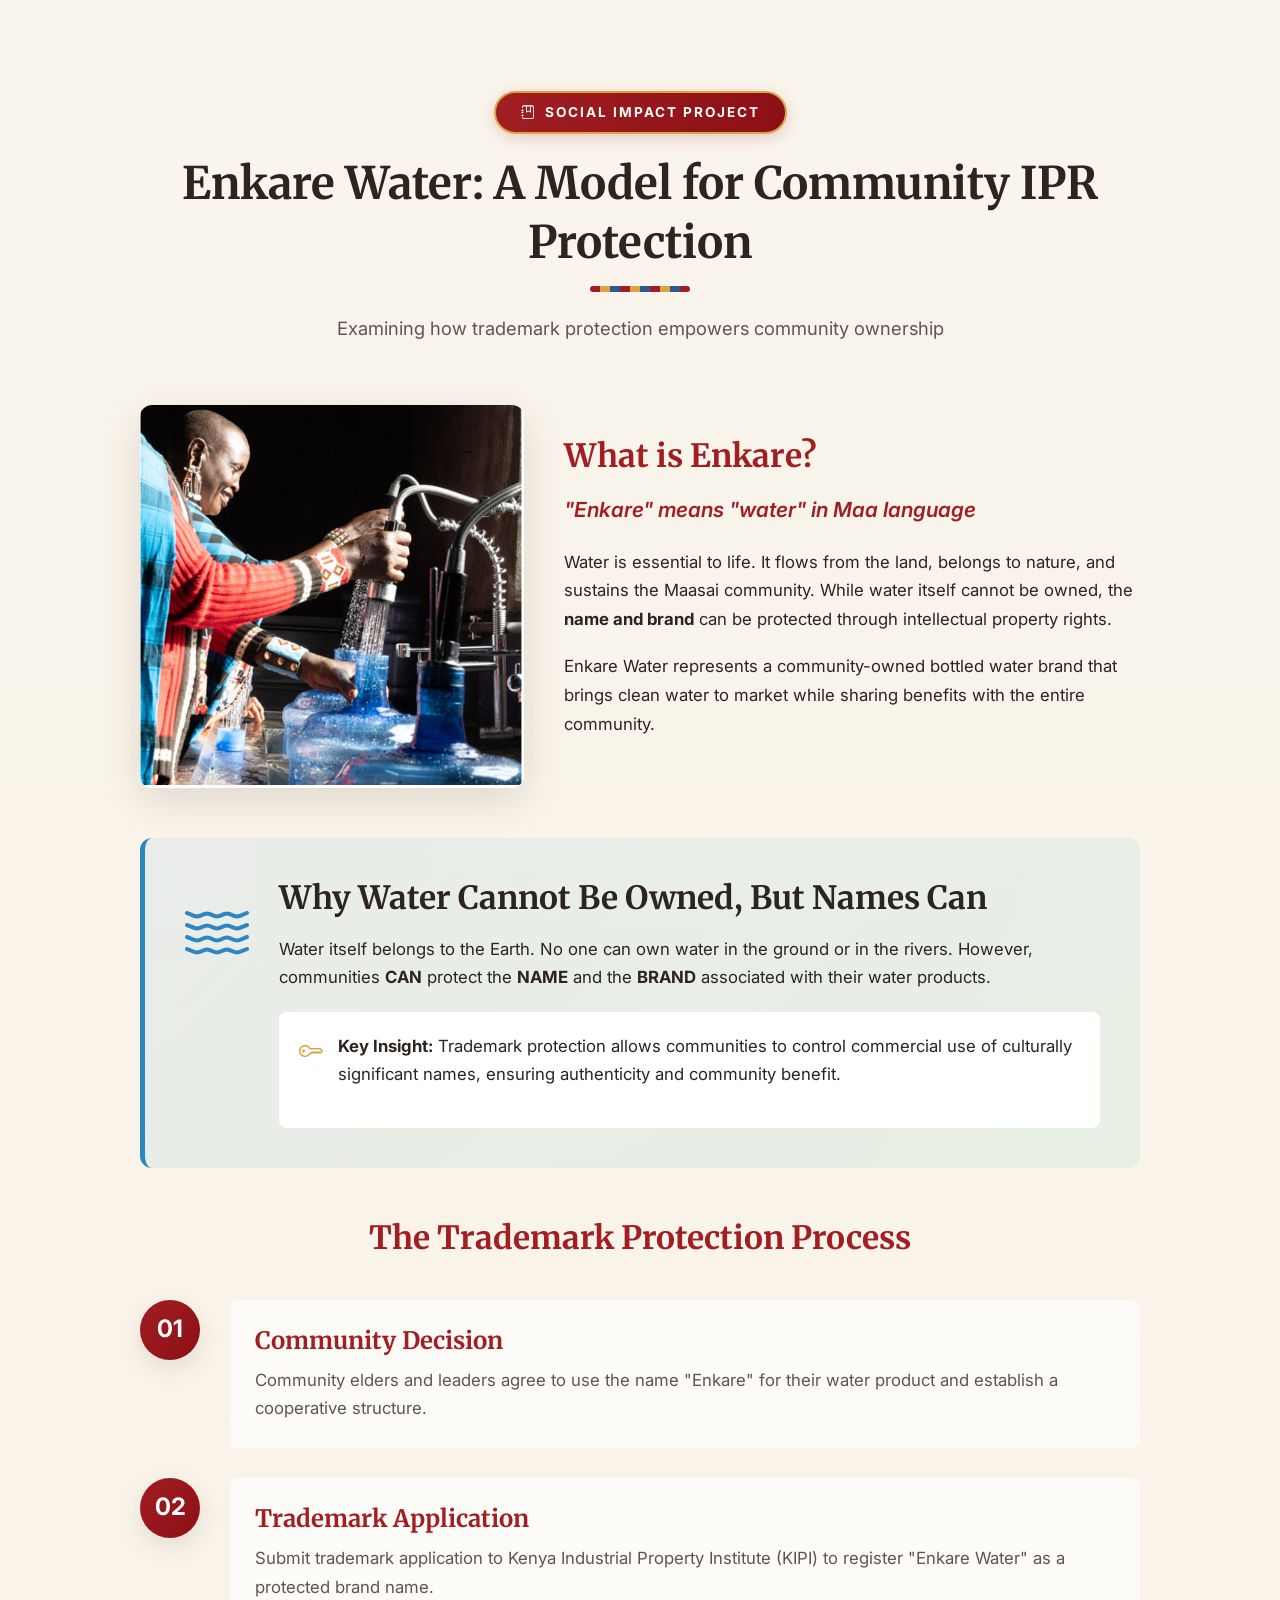
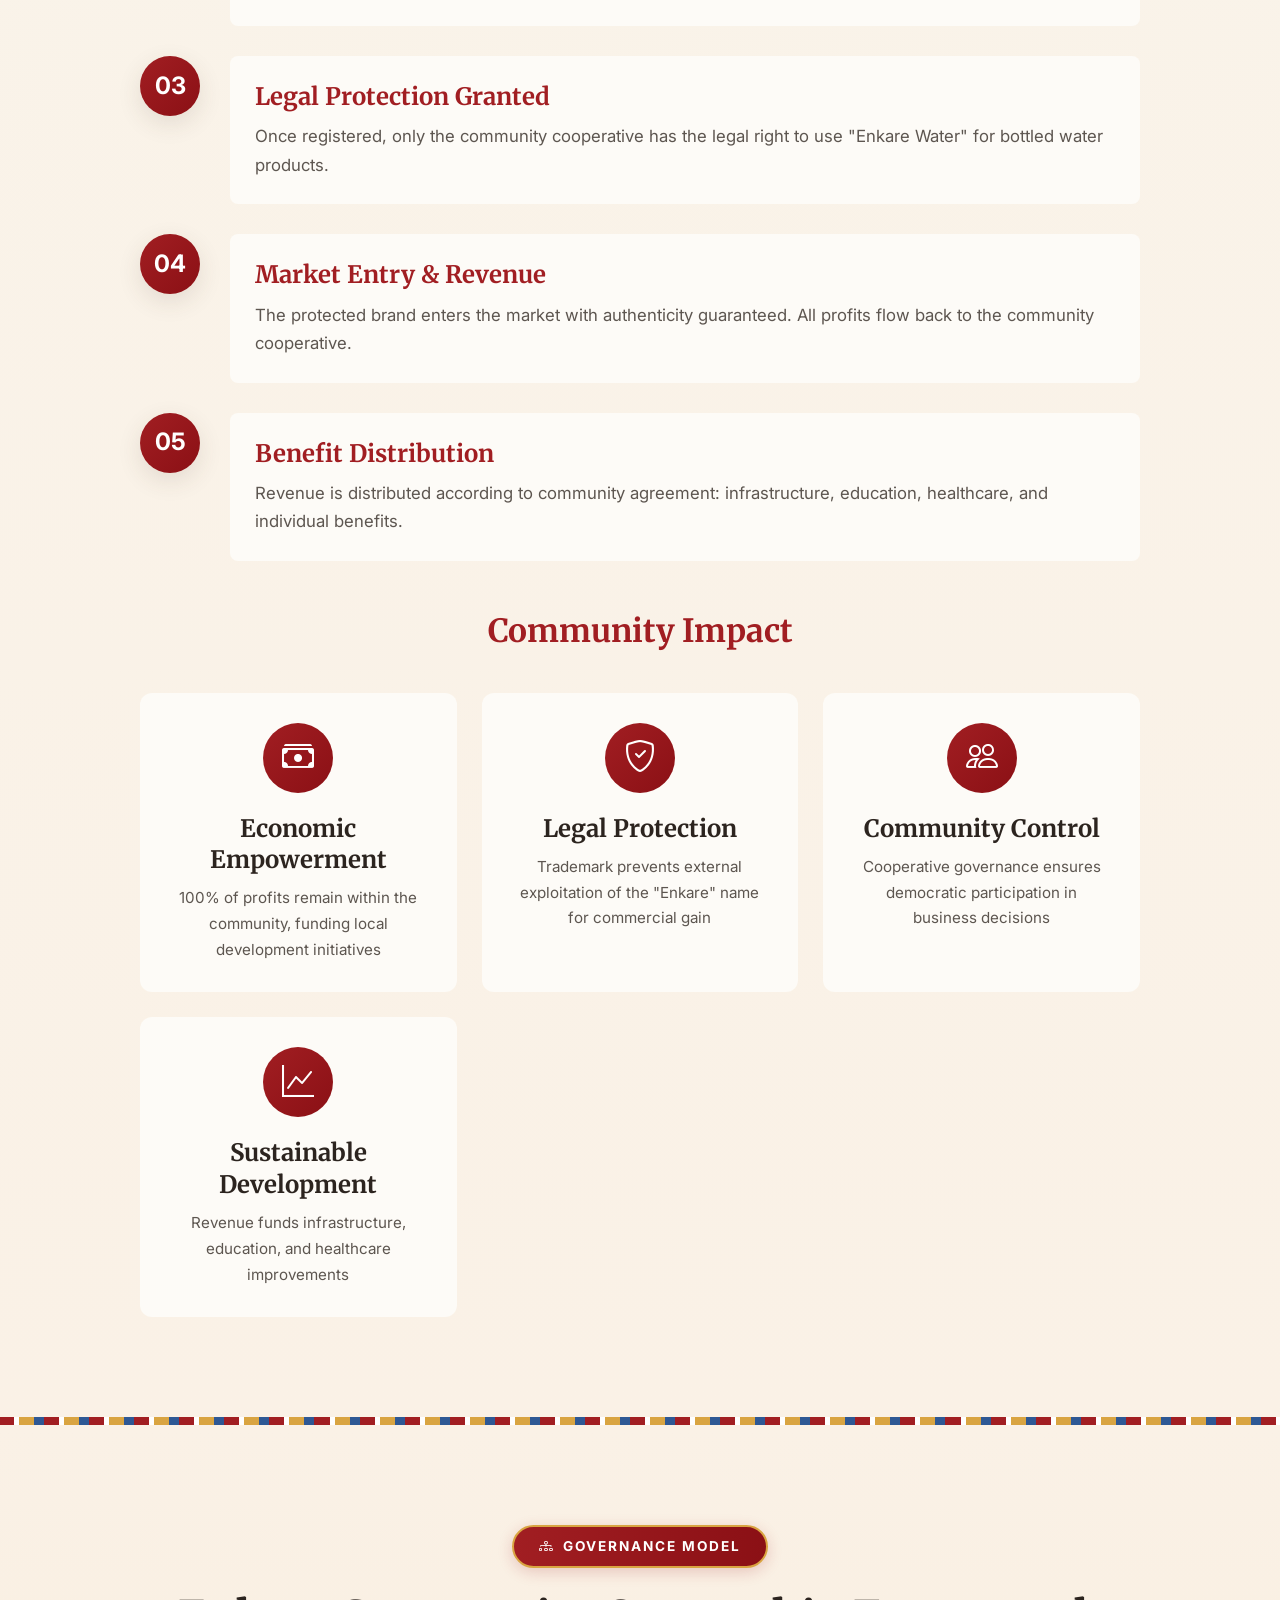
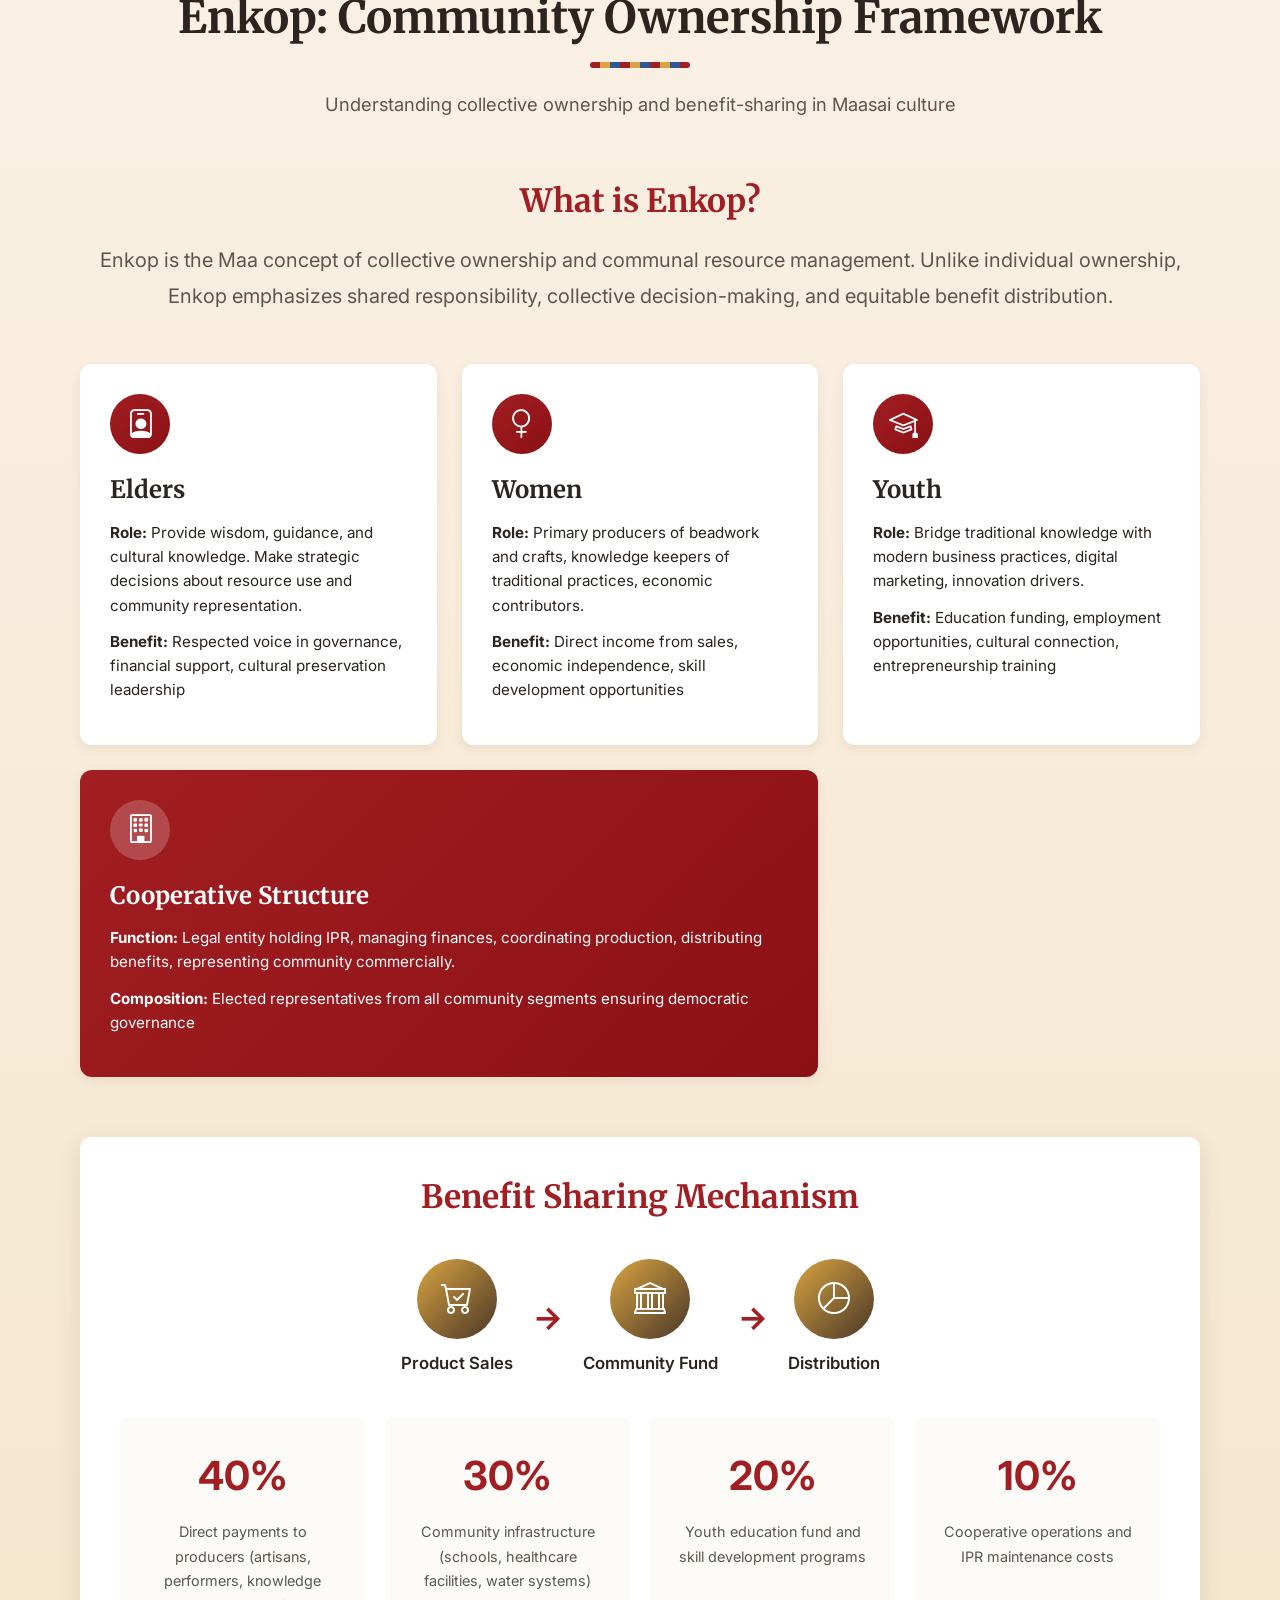
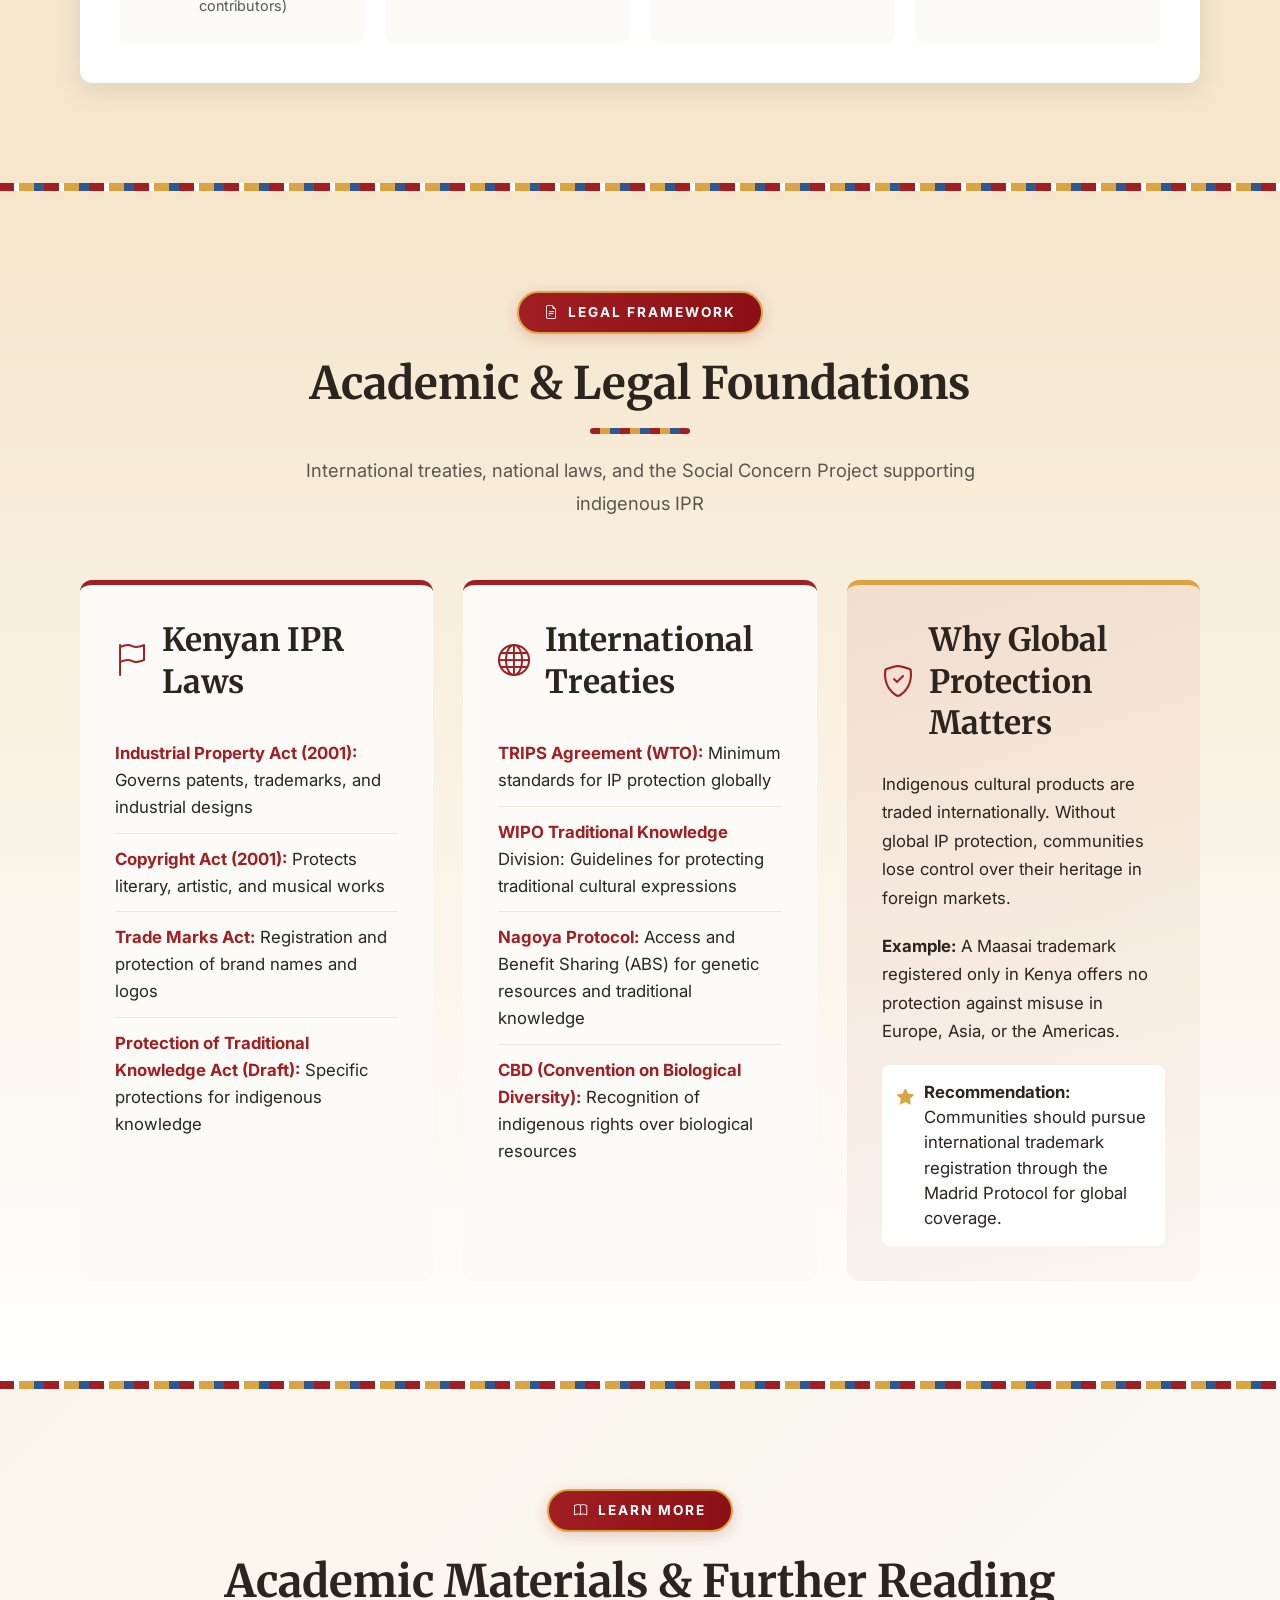
==== commit ad486849: "Update: Replaced Cultural Performances with Modern Fashion Designs in the product matrix" ====
--- a/index.html
+++ b/index.html
@@ -471,19 +471,19 @@
                 <!-- Product 5 -->
                 <div class="matrix-card">
                     <div class="product-image">
-                        <img src="images/maasai_modern_fashion.png" alt="Cultural Performances">
+                        <img src="images/maasai_modern_fashion.png" alt="Modern Fashion">
                         <div class="product-overlay">
-                            <span class="product-category">Performing Arts</span>
+                            <span class="product-category">Contemporary Apparel</span>
                         </div>
                     </div>
                     <div class="product-info">
-                        <h3>Cultural Performances</h3>
+                        <h3>Modern Fashion Designs</h3>
                         <div class="ipr-tags">
-                            <span class="ipr-tag copyright">Copyright</span>
                             <span class="ipr-tag trademark">Trademark</span>
+                            <span class="ipr-tag design">Design Rights</span>
                         </div>
                         <div class="ownership-model">
-                            <p><i class="bi bi-people"></i> <strong>Ownership:</strong> Performance Groups</p>
+                            <p><i class="bi bi-people"></i> <strong>Ownership:</strong> Maasai Fashion Labels</p>
                         </div>
 
                     </div>
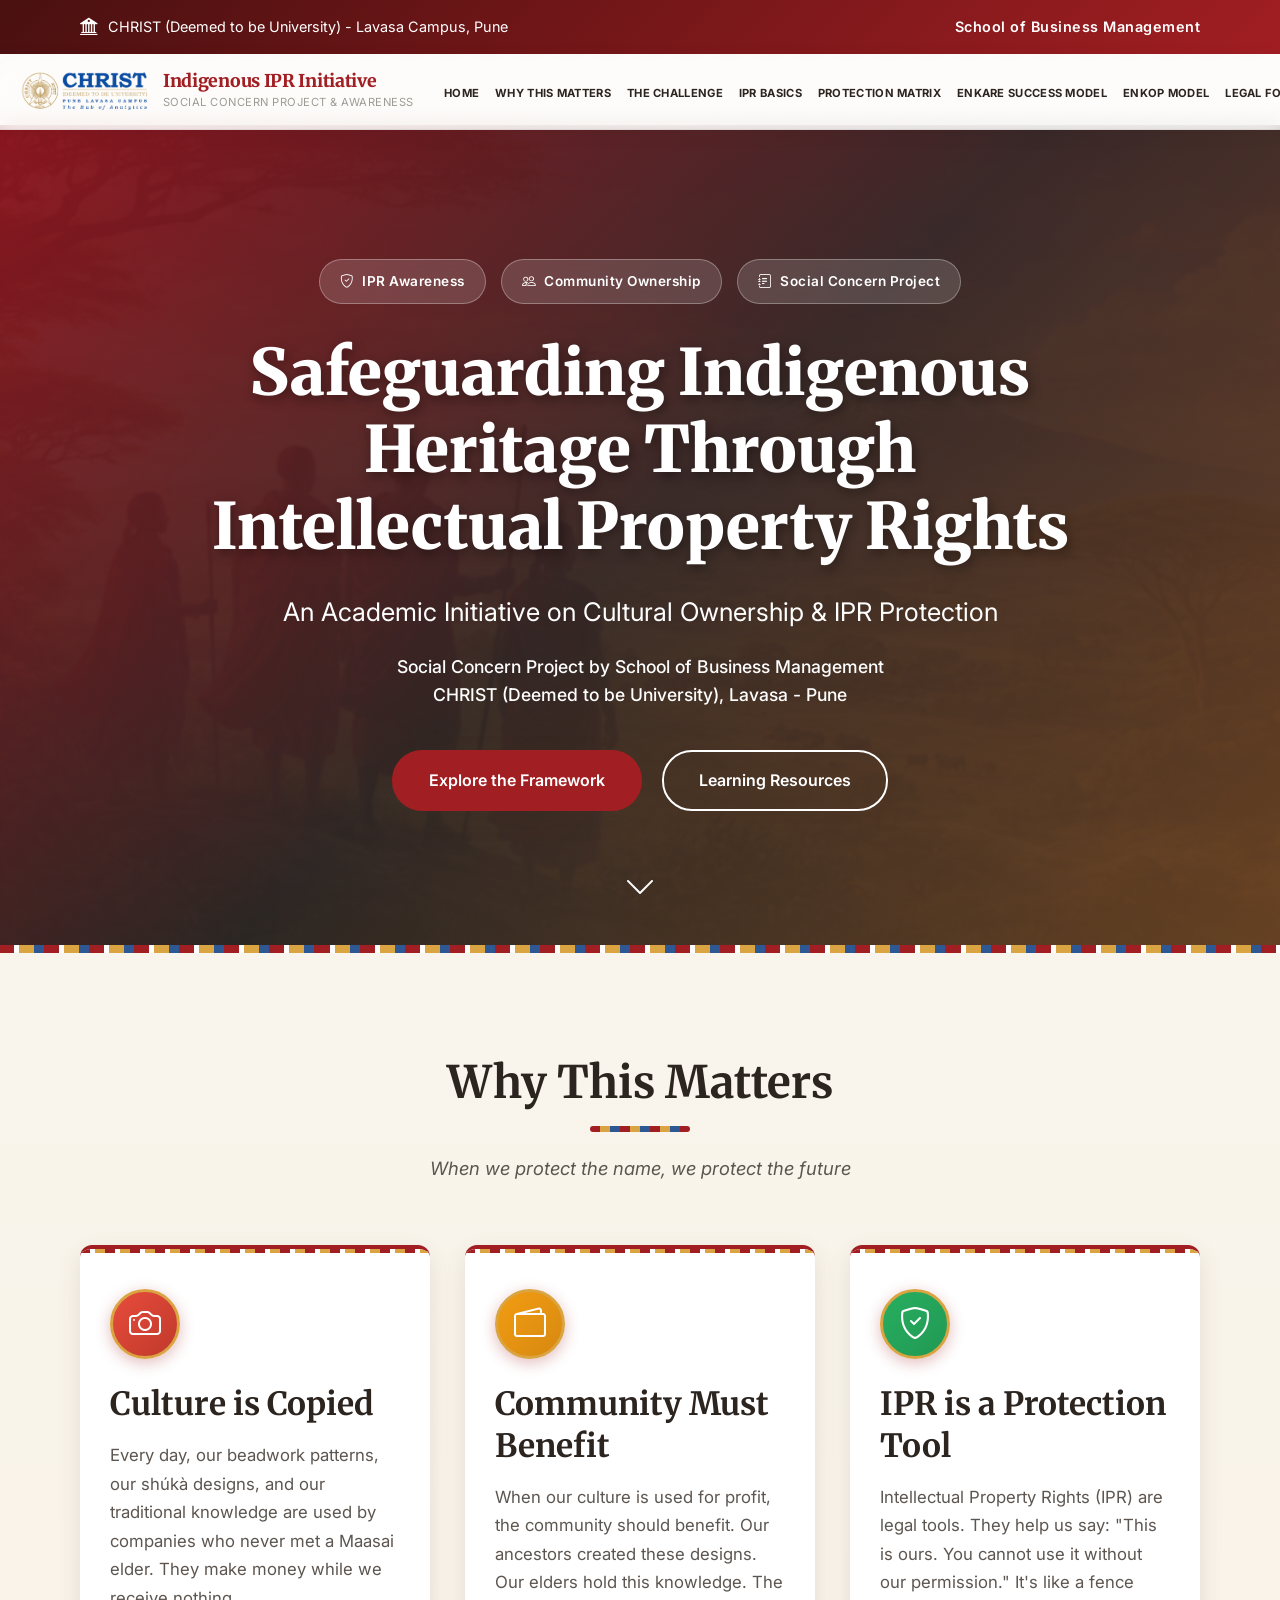
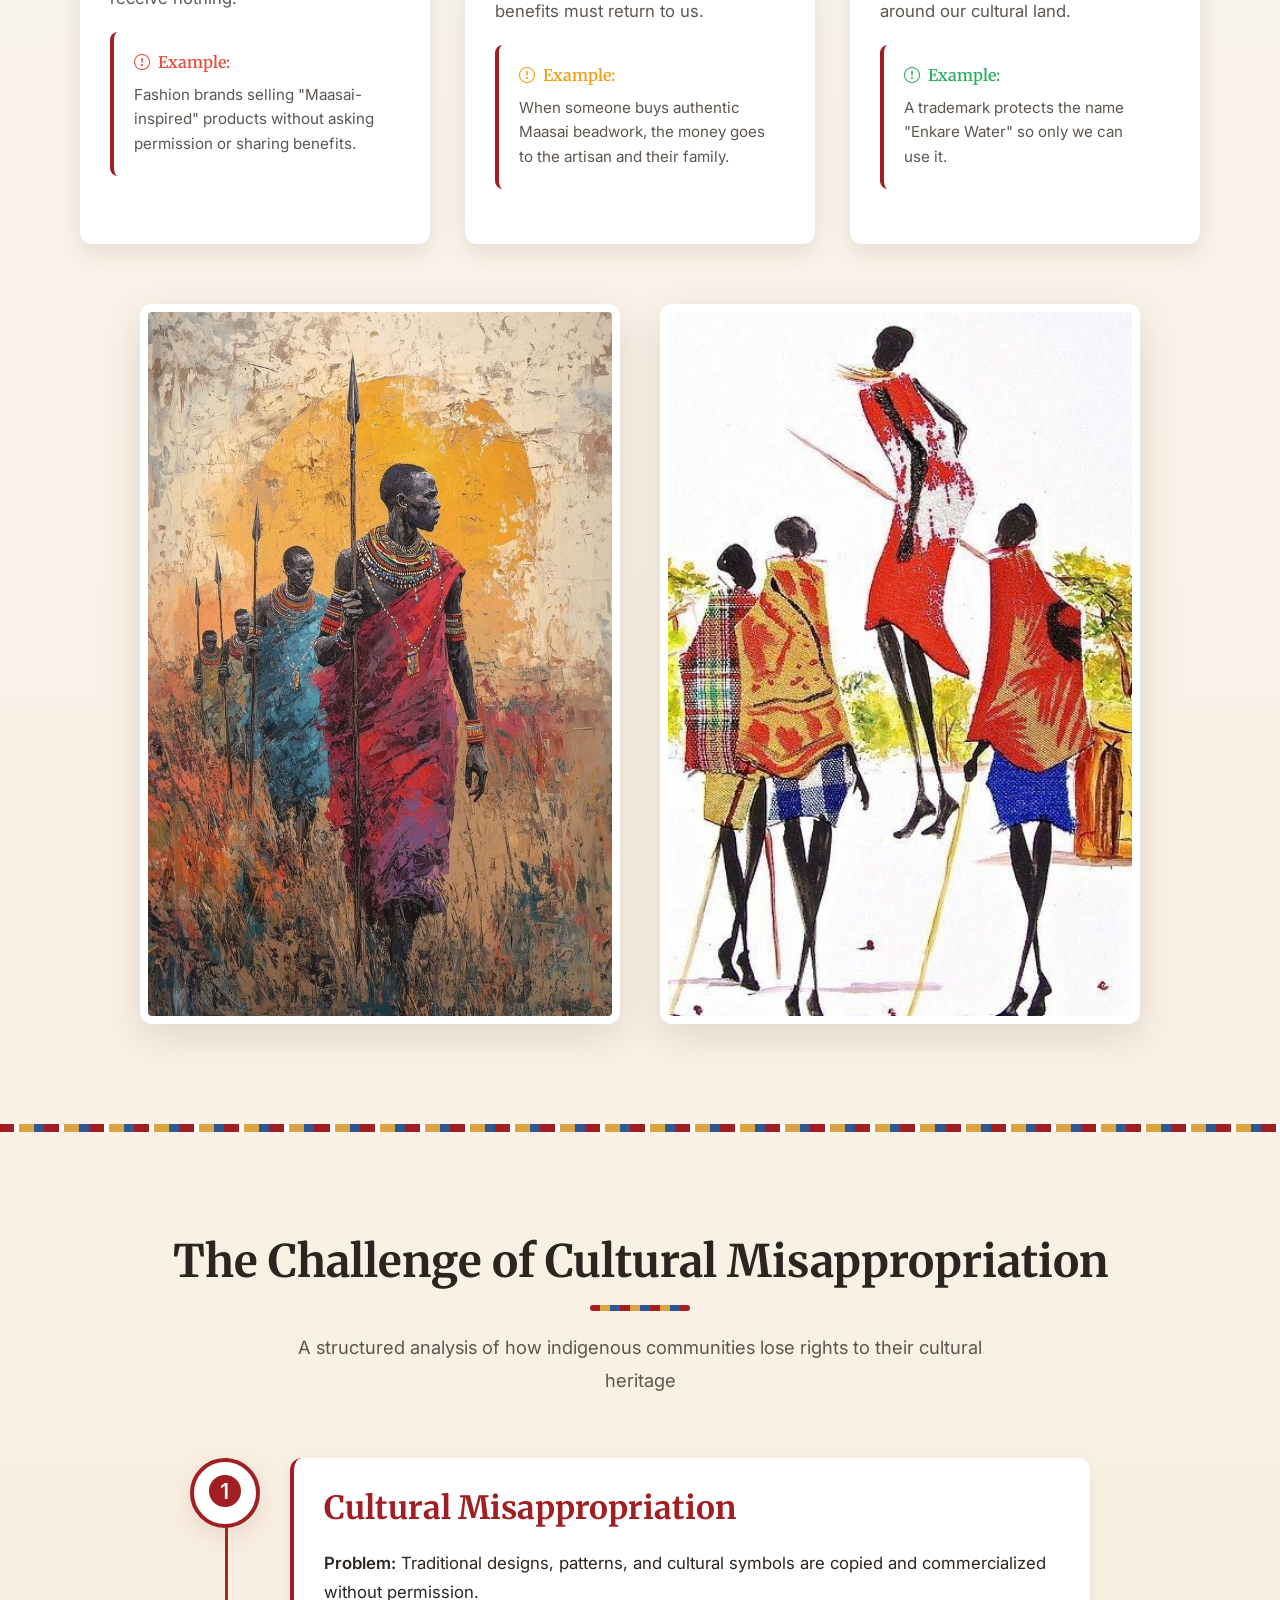
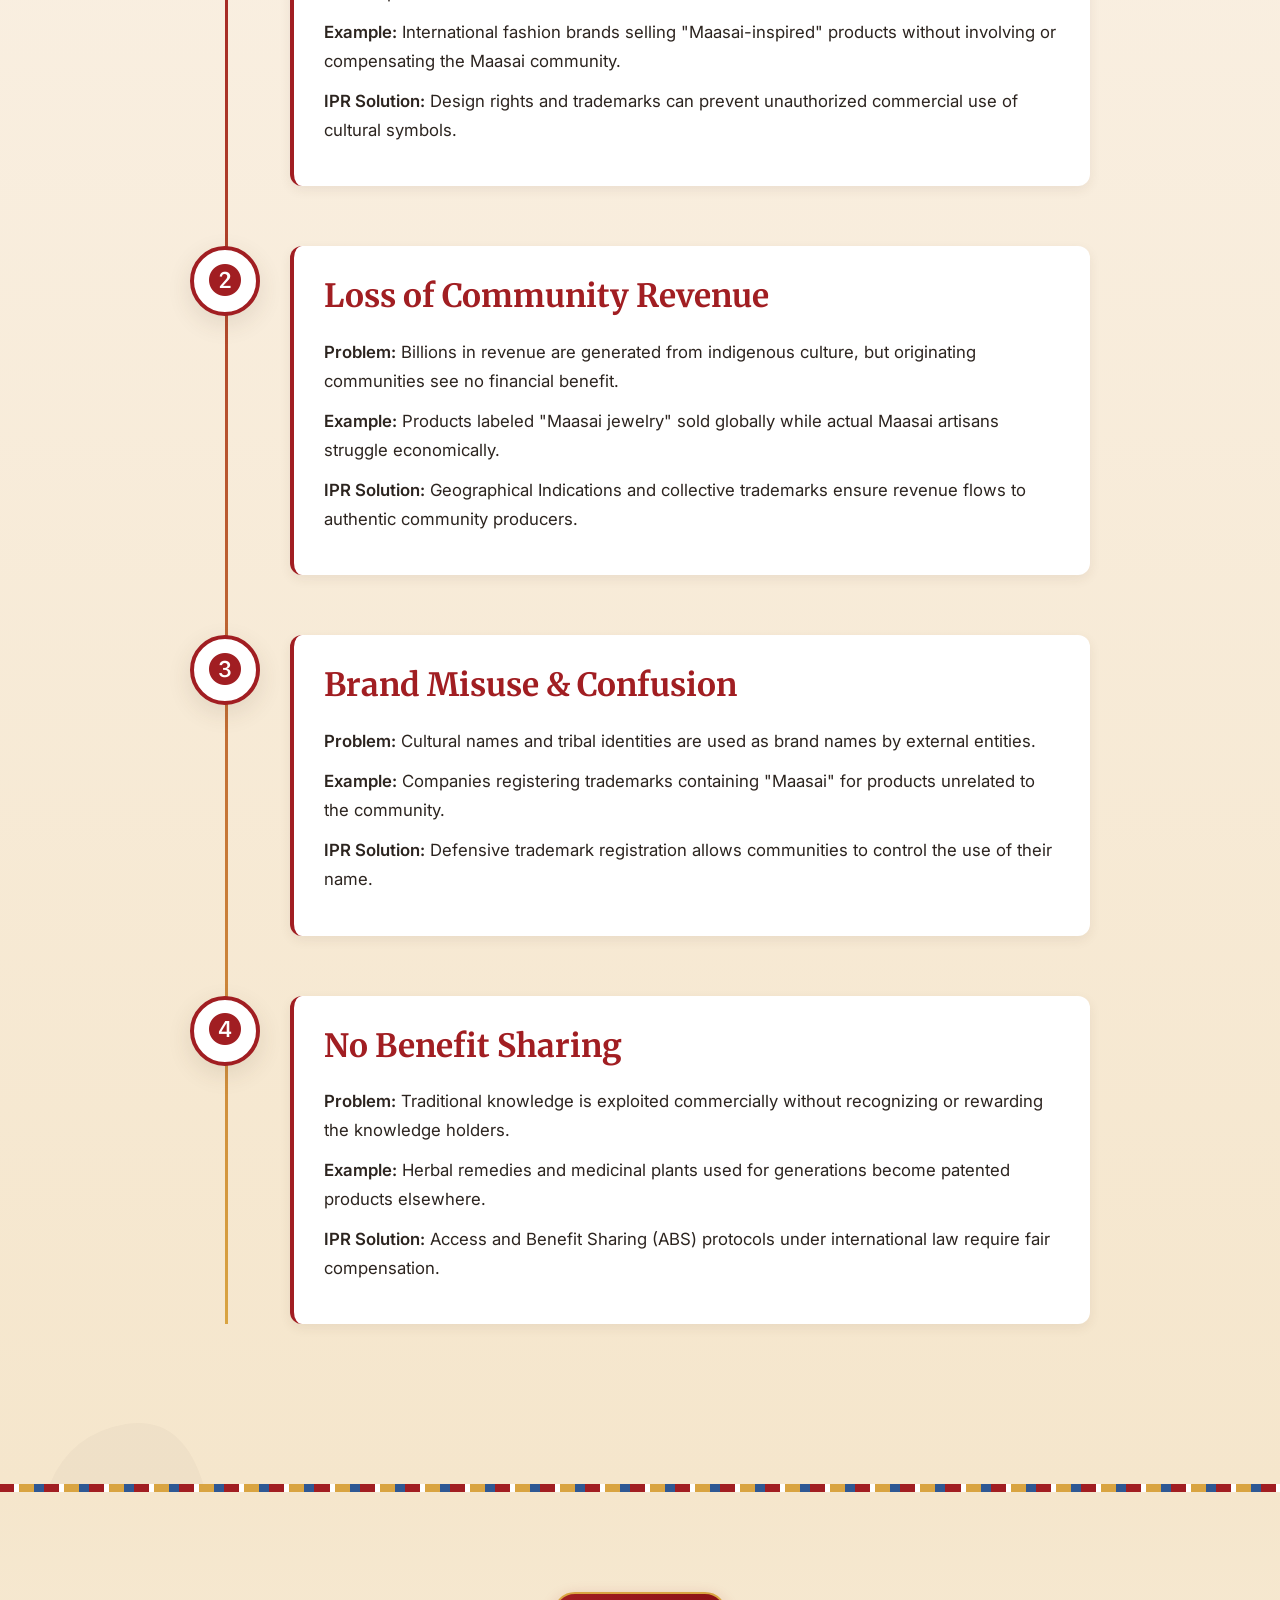
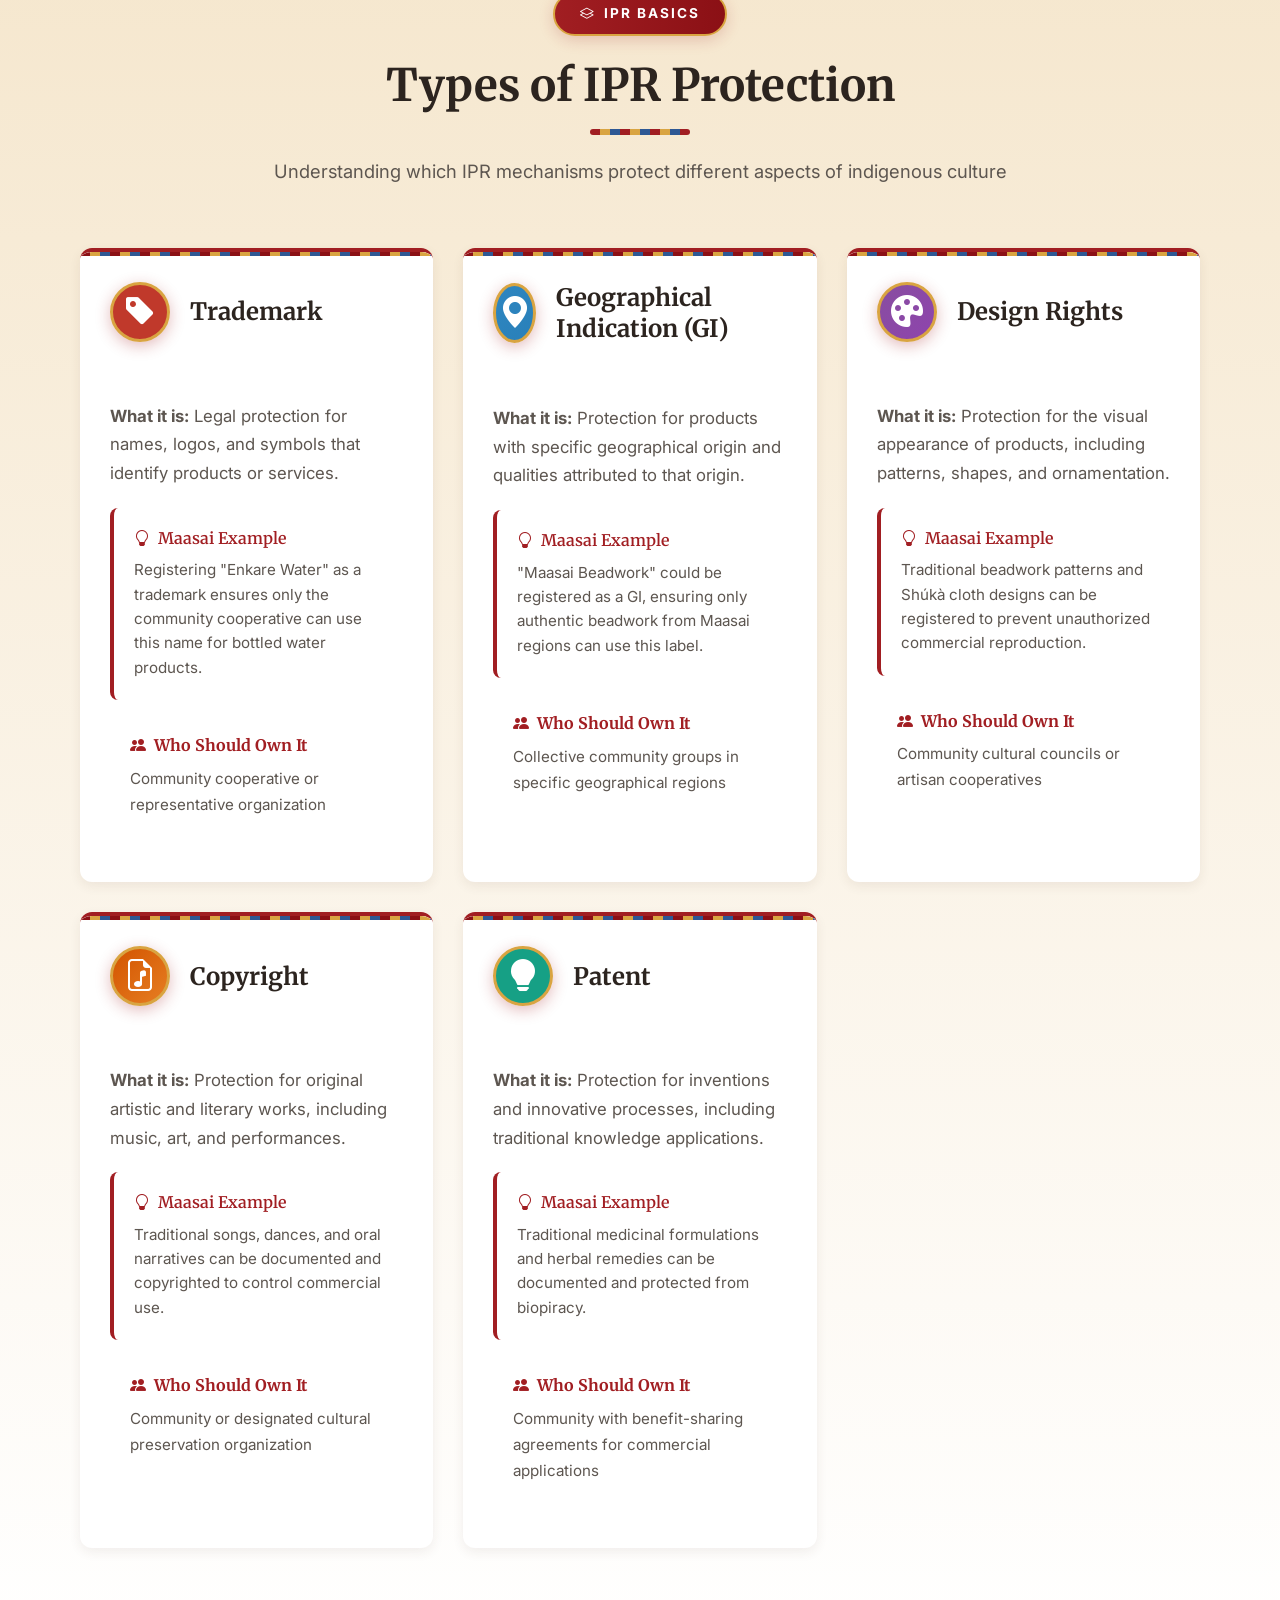
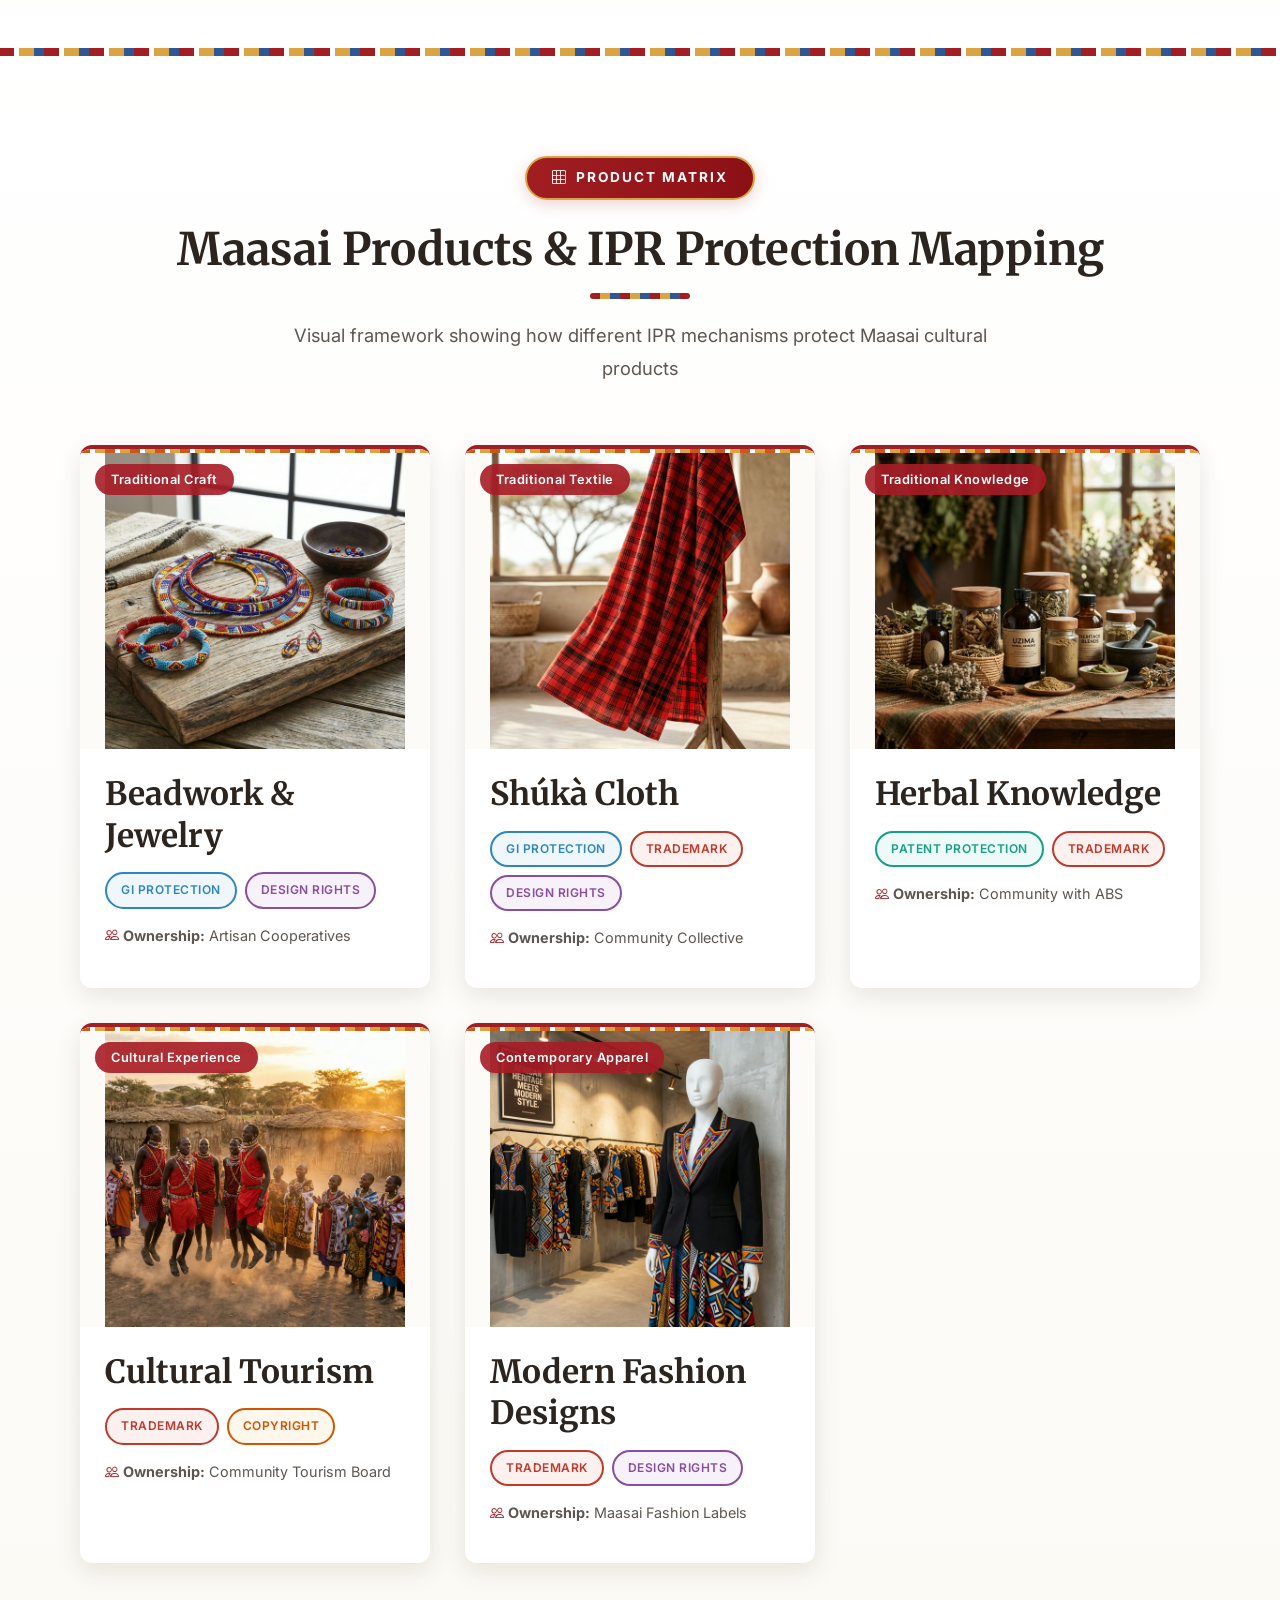
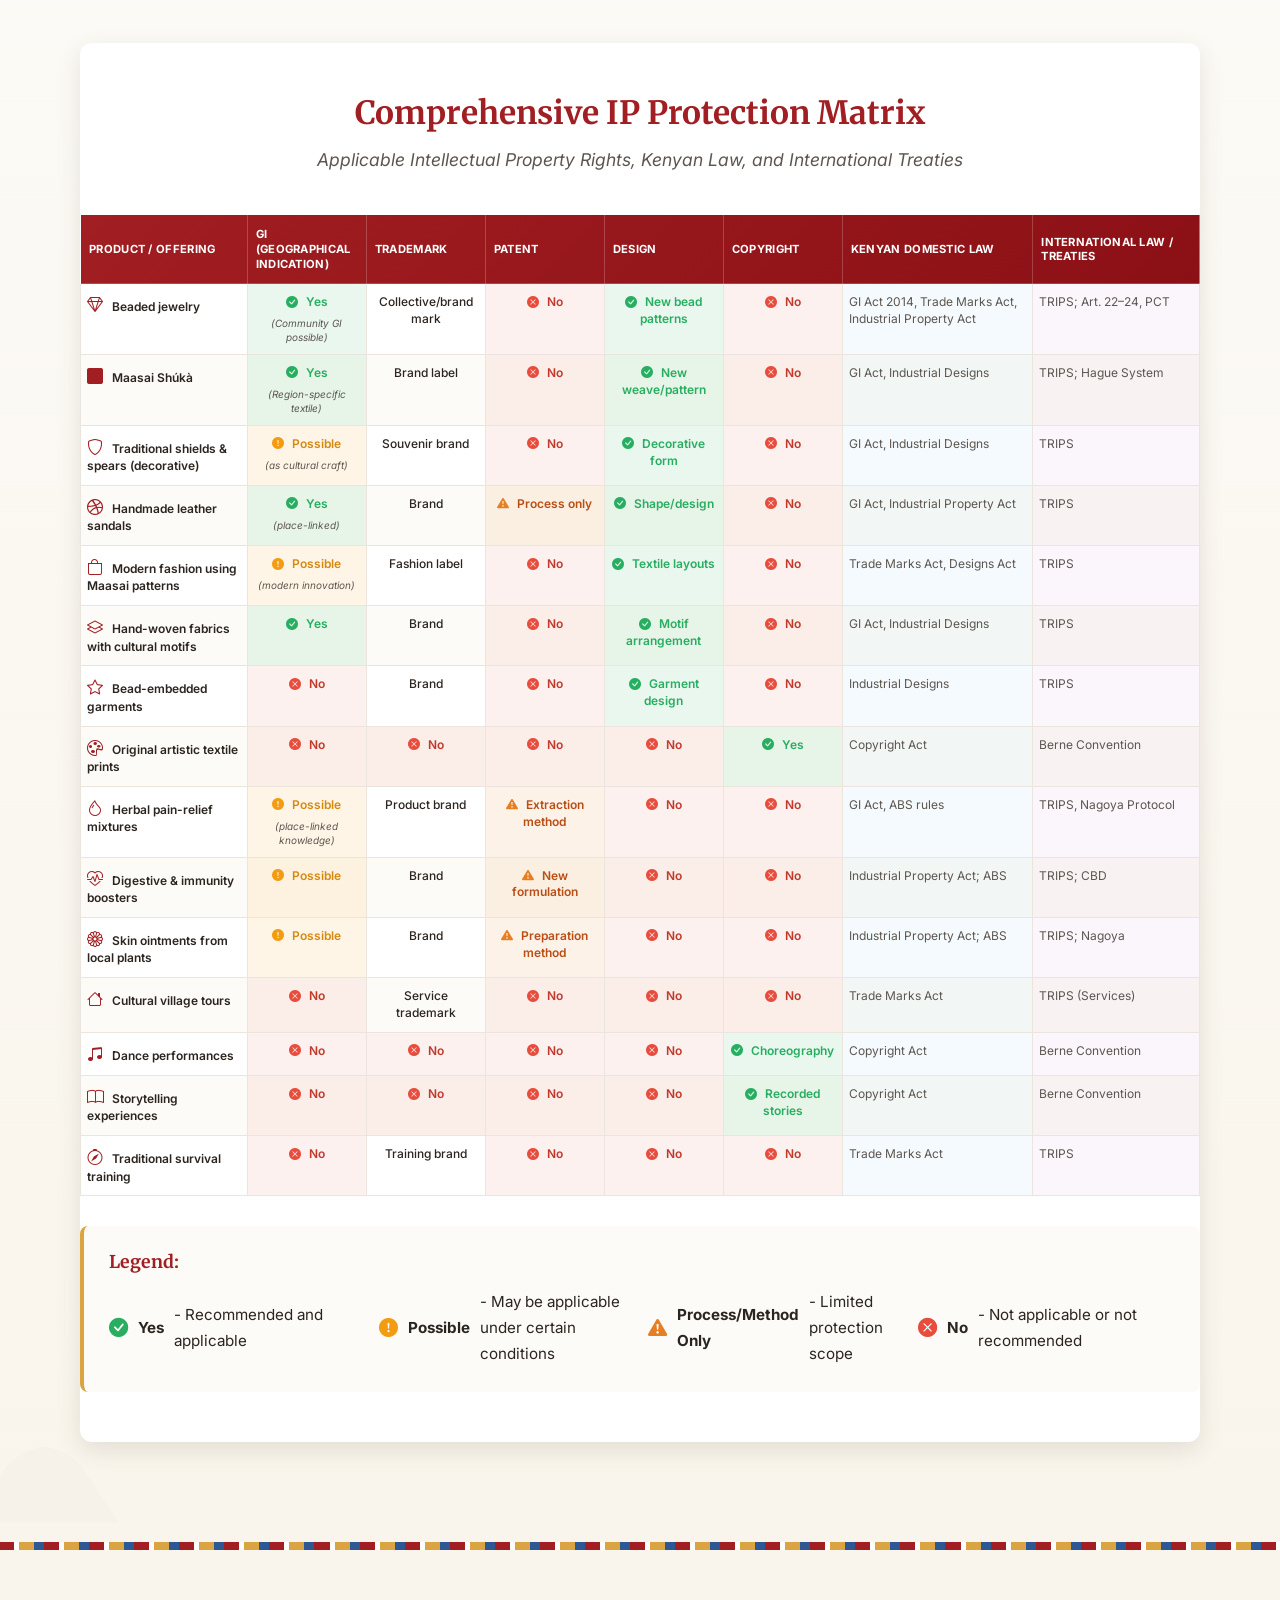
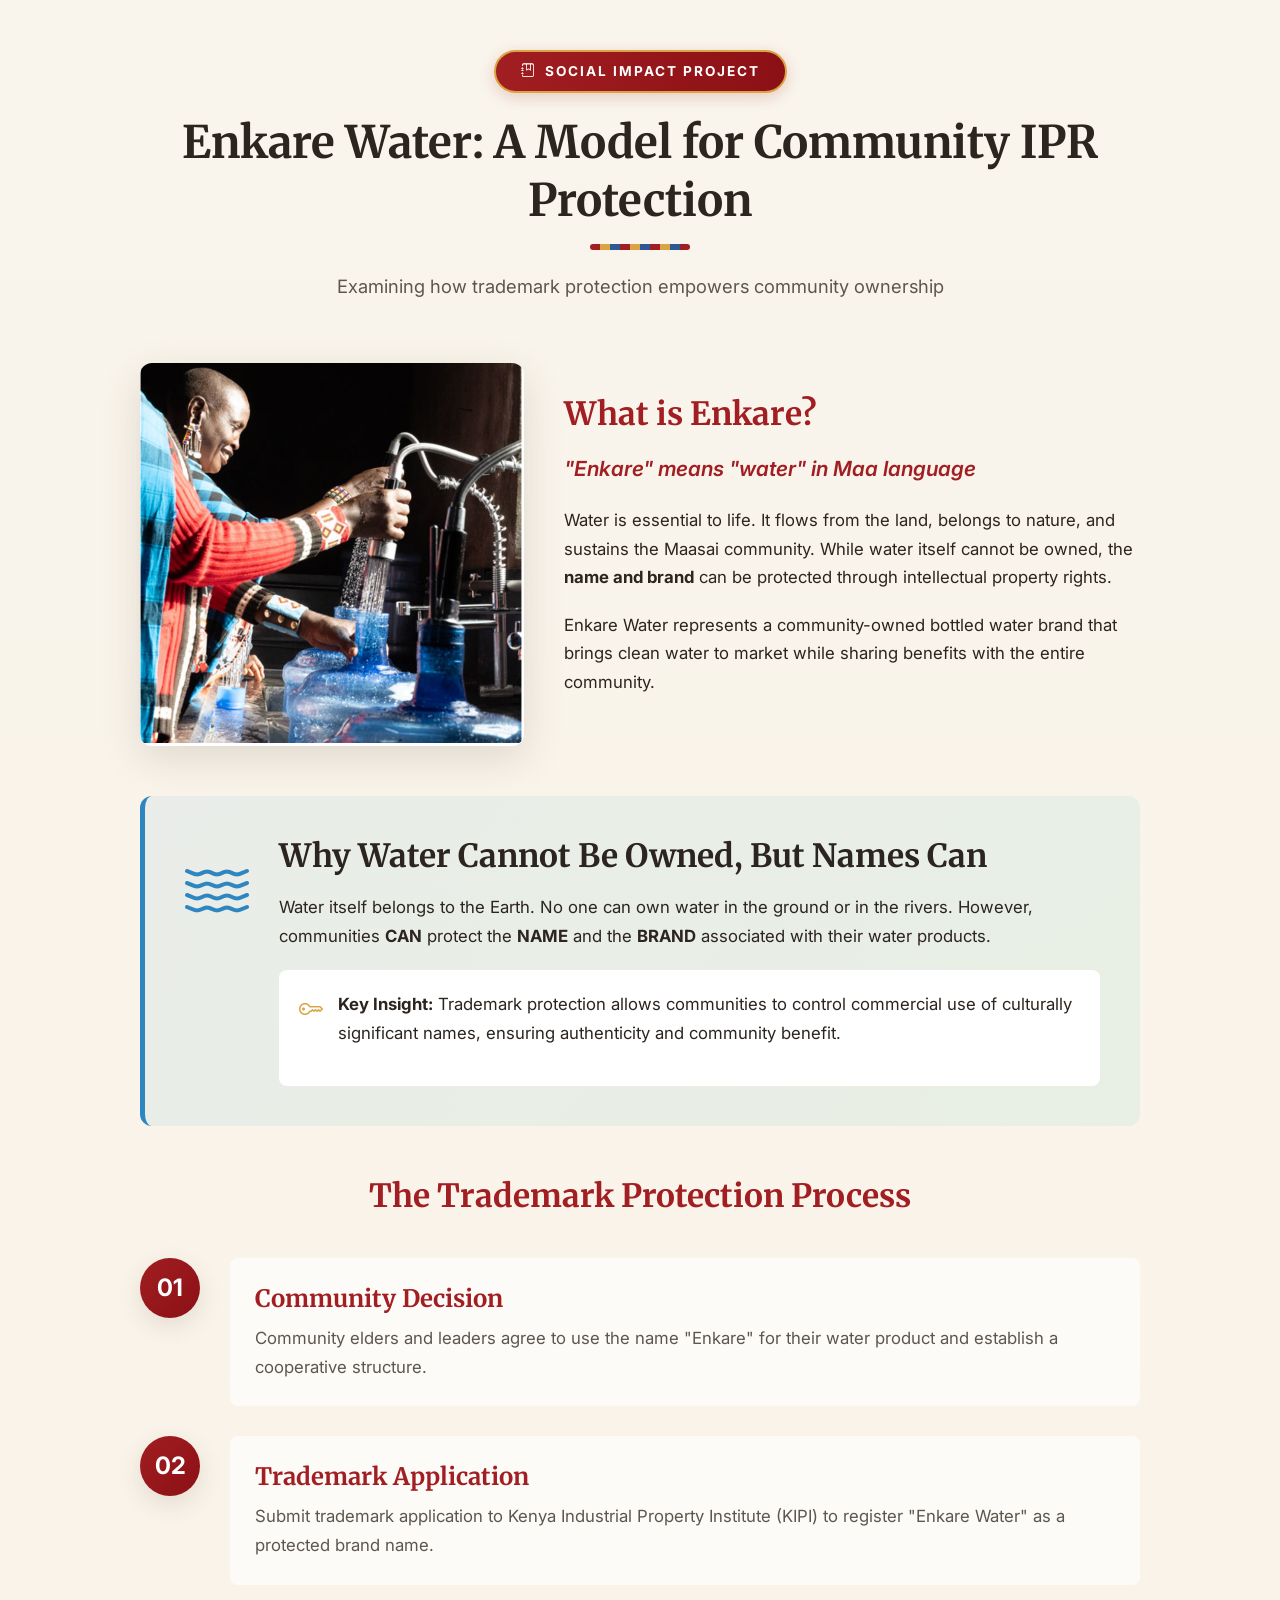
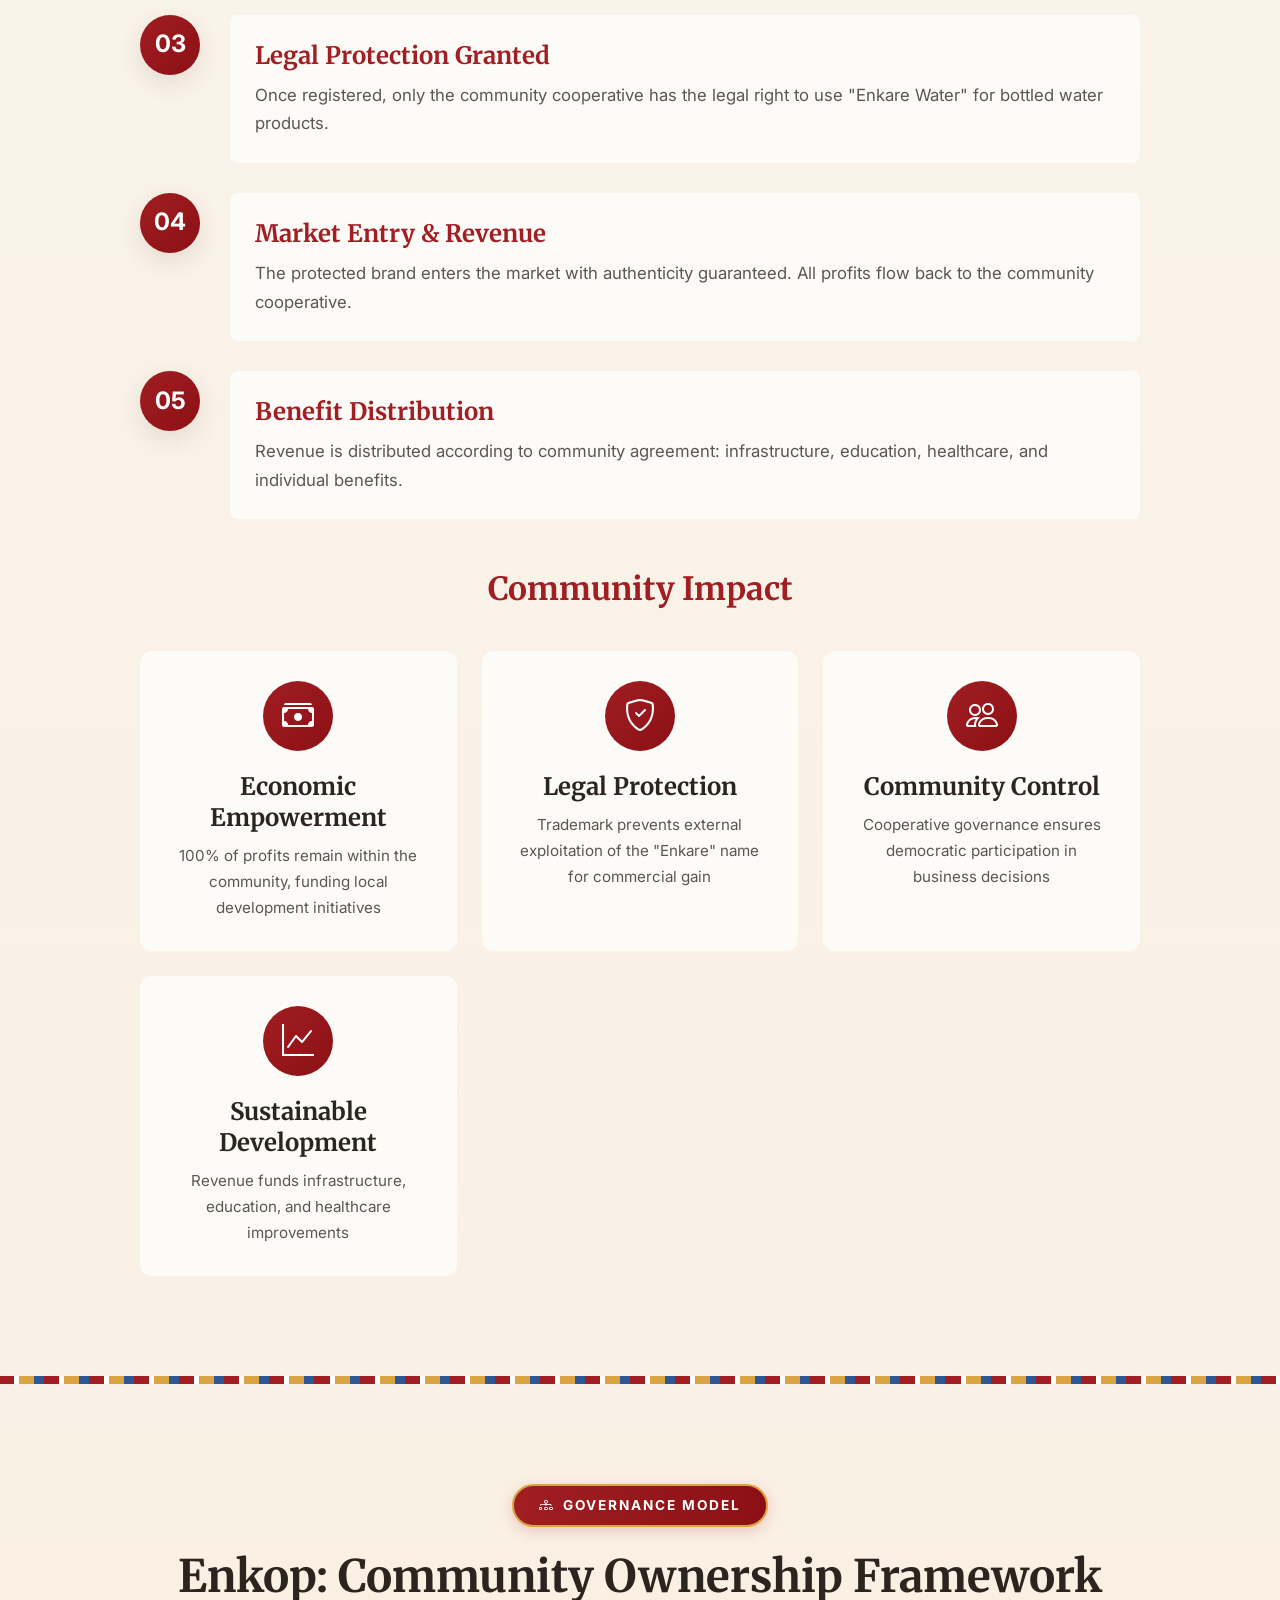
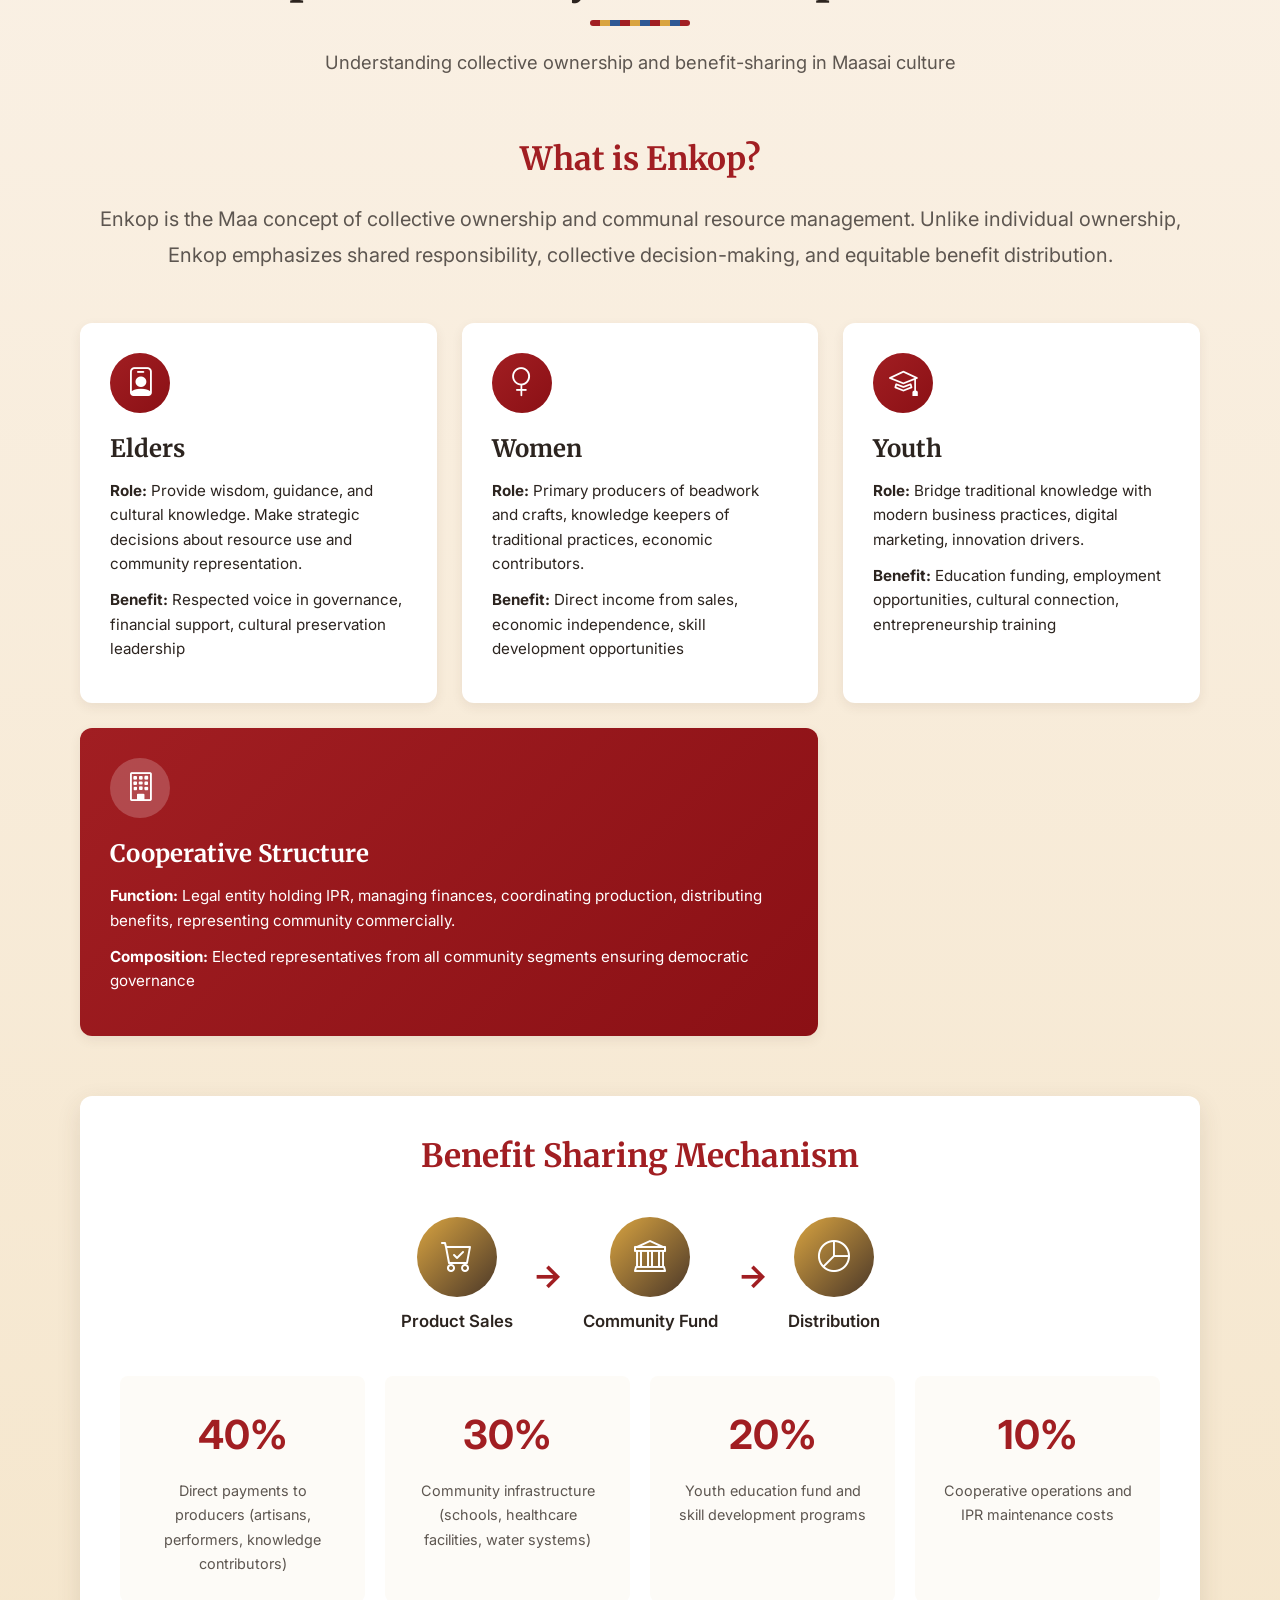
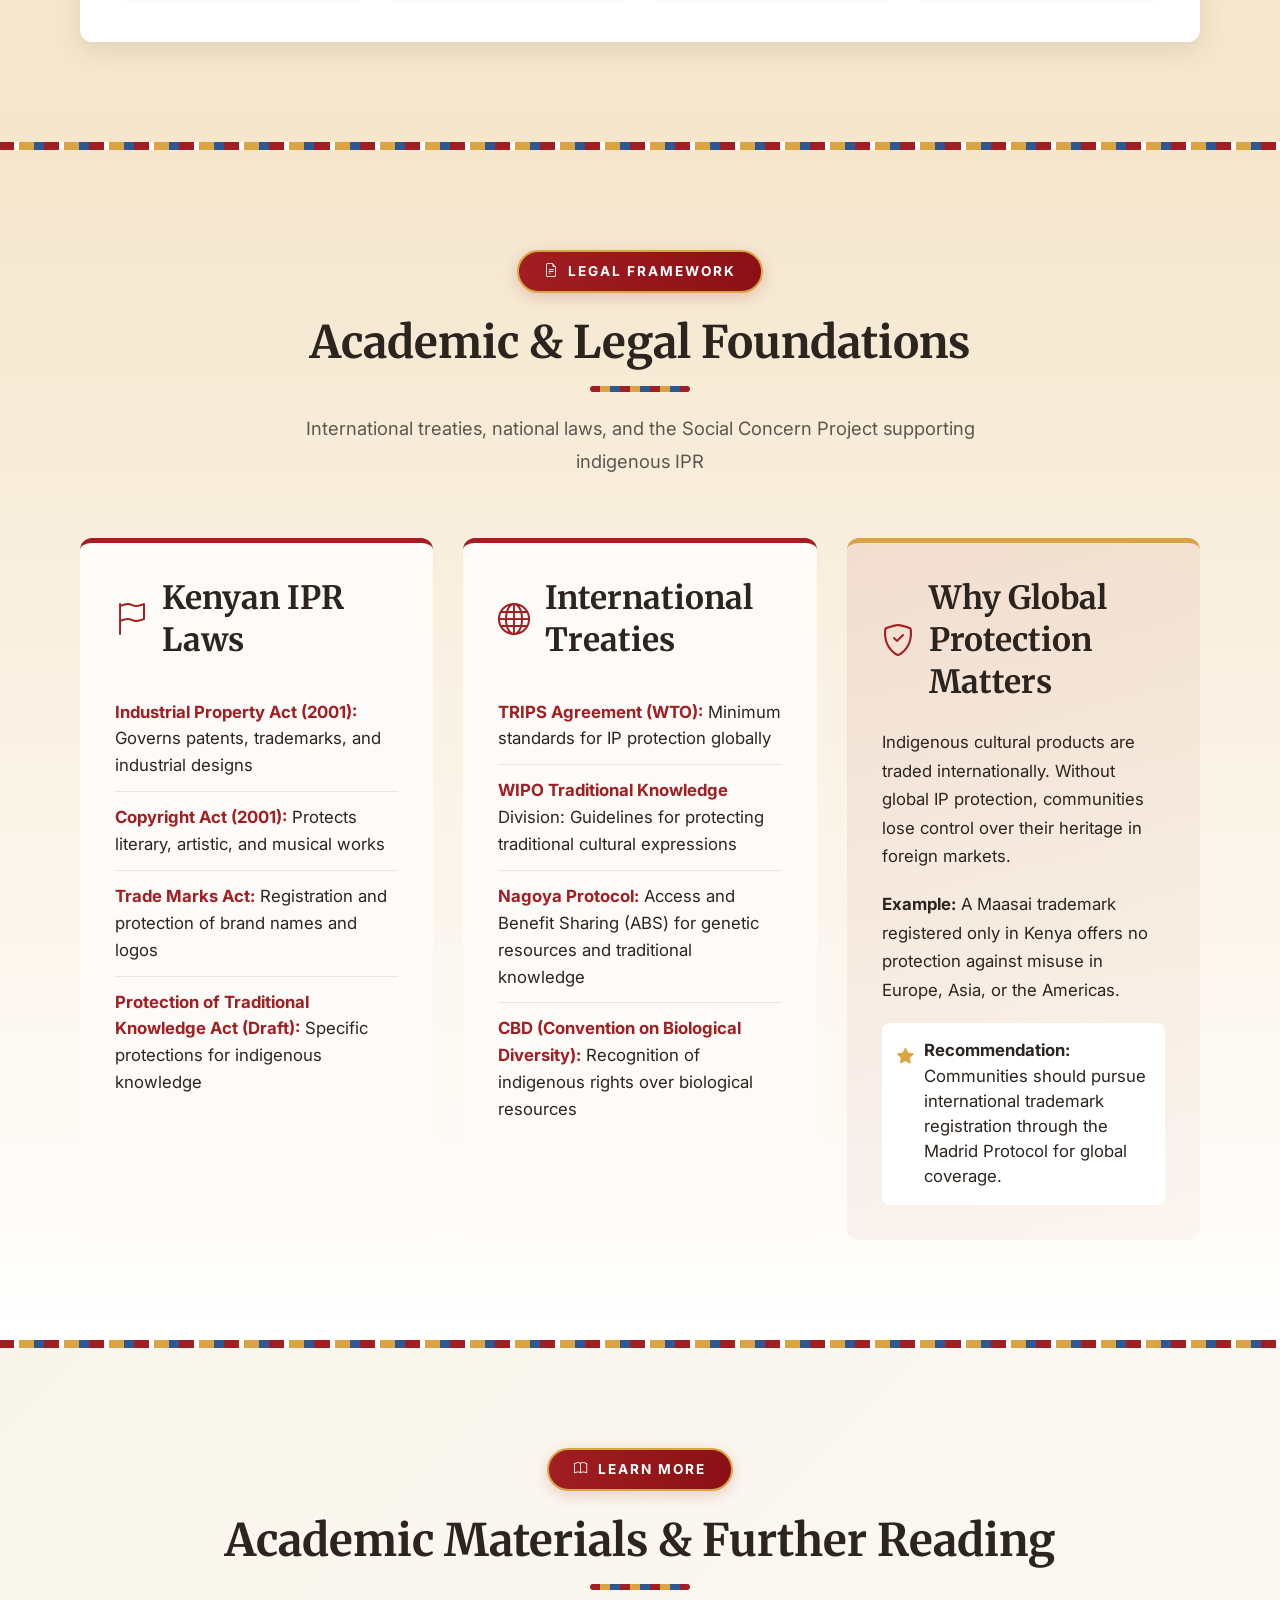
==== commit 7fa40424: "Cleanup: Removed the Enkare Bottled Water card from the mapping matrix" ====
--- a/index.html
+++ b/index.html
@@ -486,29 +486,6 @@
                             <p><i class="bi bi-people"></i> <strong>Ownership:</strong> Maasai Fashion Labels</p>
                         </div>
 
-                    </div>
-                </div>
-
-                <!-- Product 6 - Featured Success Model -->
-                <div class="matrix-card featured-case">
-                    <div class="product-image">
-                        <img src="images/enkare_water_final.png" alt="Enkare Water">
-                        <div class="product-overlay">
-                            <span class="product-category">Social Enterprise</span>
-                        </div>
-                    </div>
-                    <div class="product-info">
-                        <h3>Bottled Water (Enkare)</h3>
-                        <div class="ipr-tags">
-                            <span class="ipr-tag trademark">Trademark</span>
-                        </div>
-                        <div class="ownership-model">
-                            <p><i class="bi bi-people"></i> <strong>Ownership:</strong> Community Cooperative</p>
-                        </div>
-
-                        <a href="#case-study" class="case-study-link">
-                            <i class="bi bi-arrow-right-circle"></i> Explore Success Model
-                        </a>
                     </div>
                 </div>
             </div>
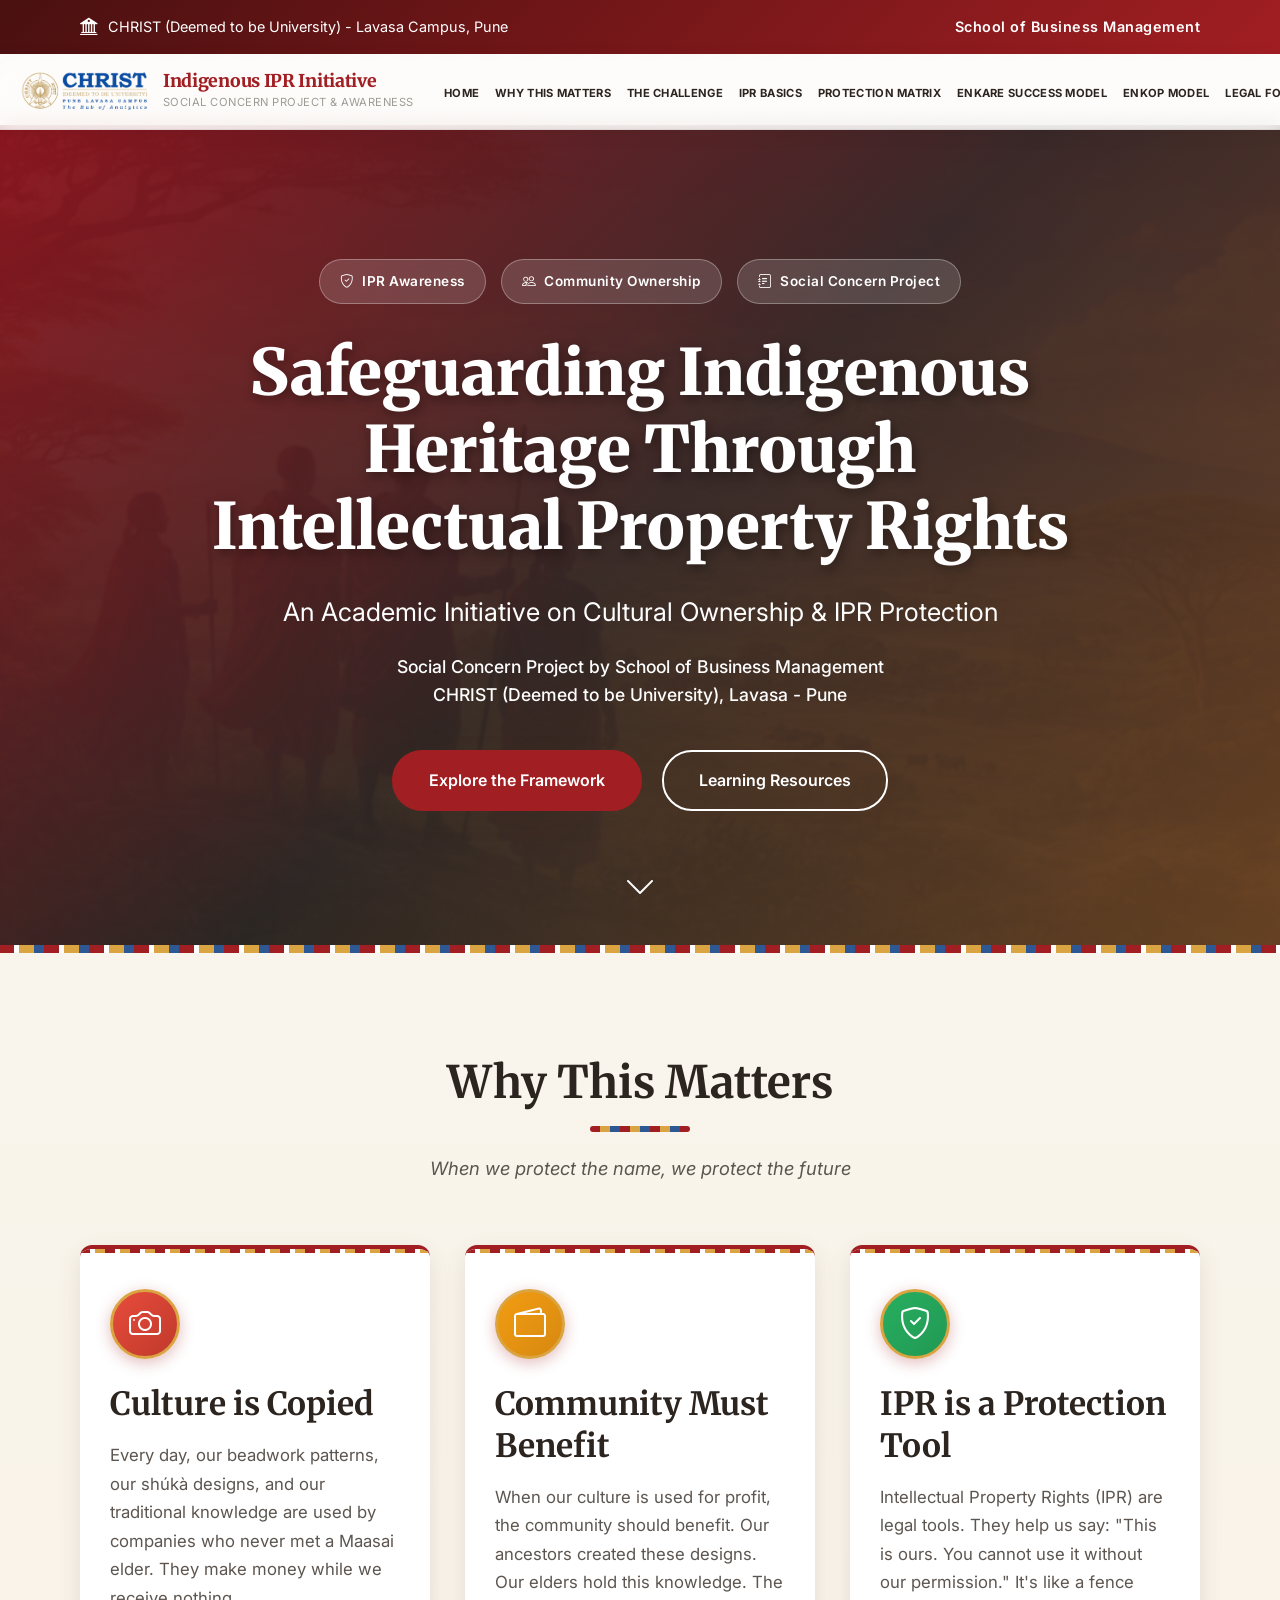
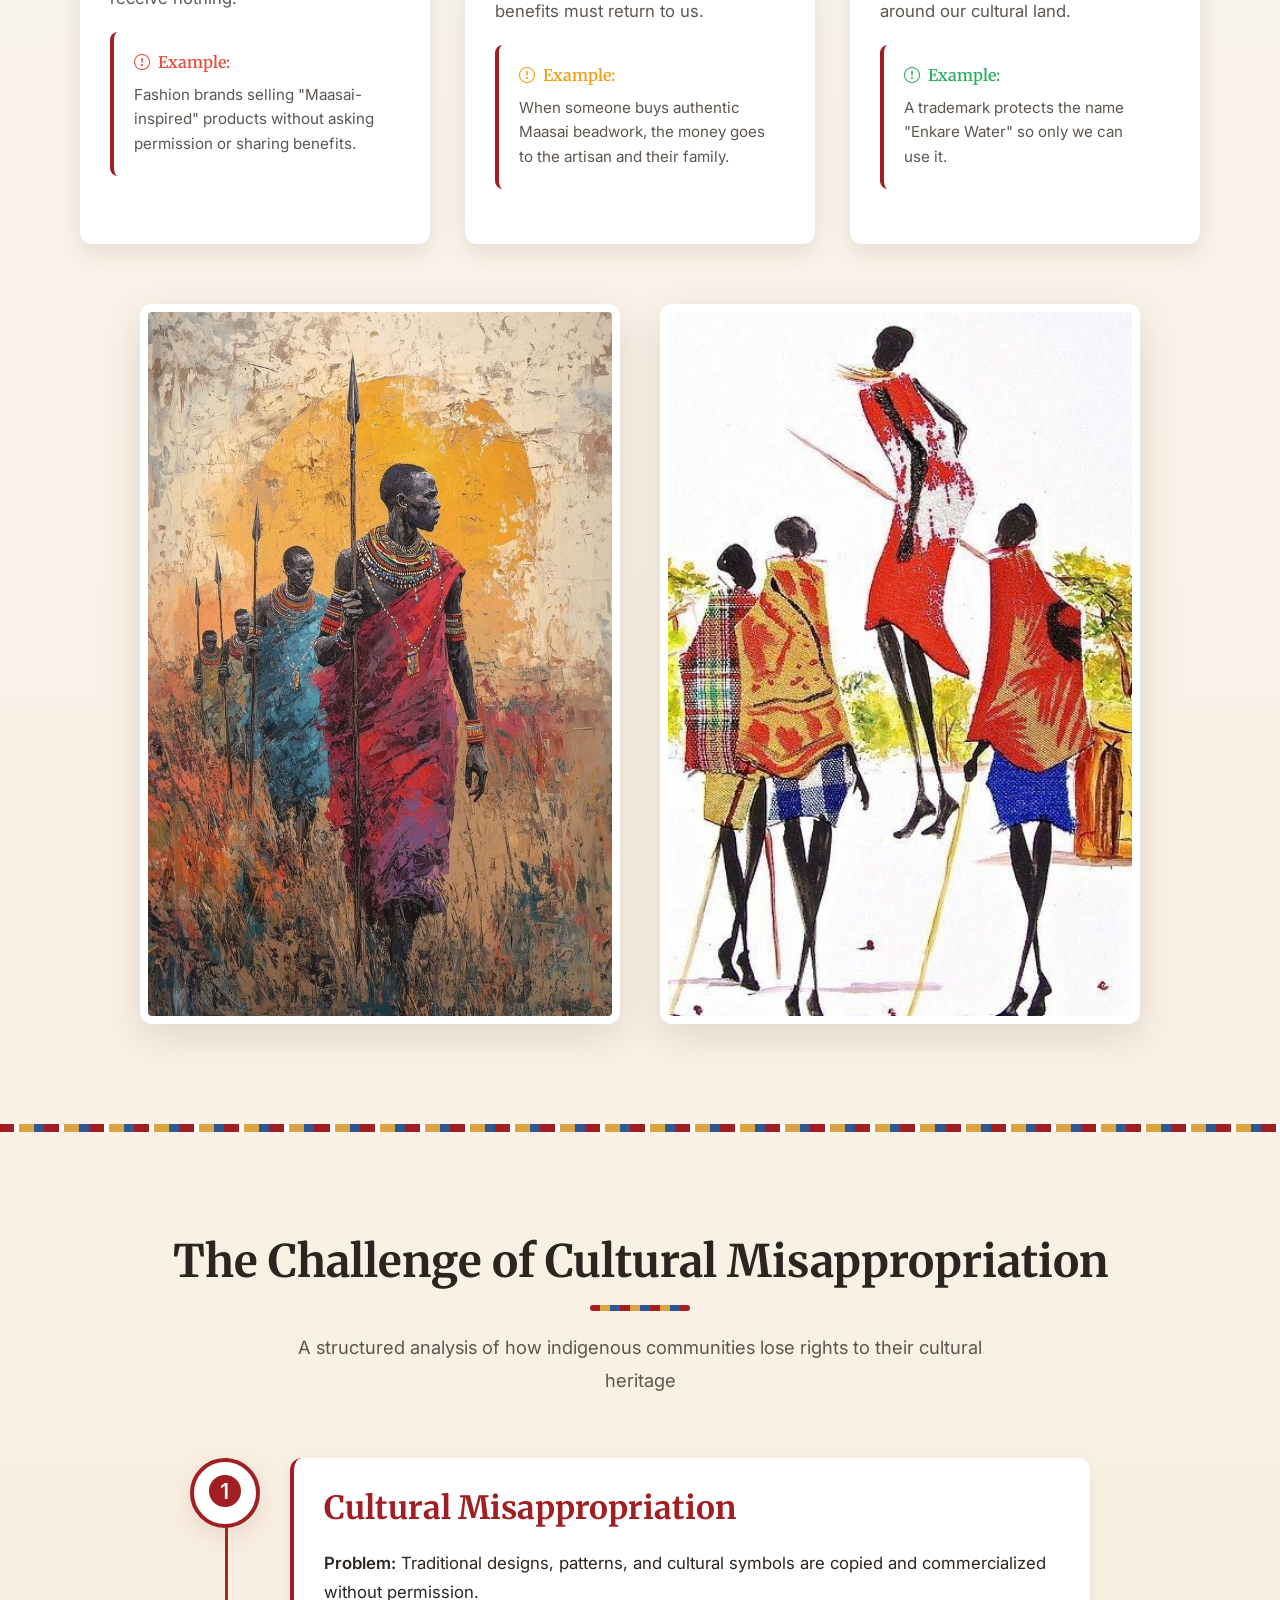
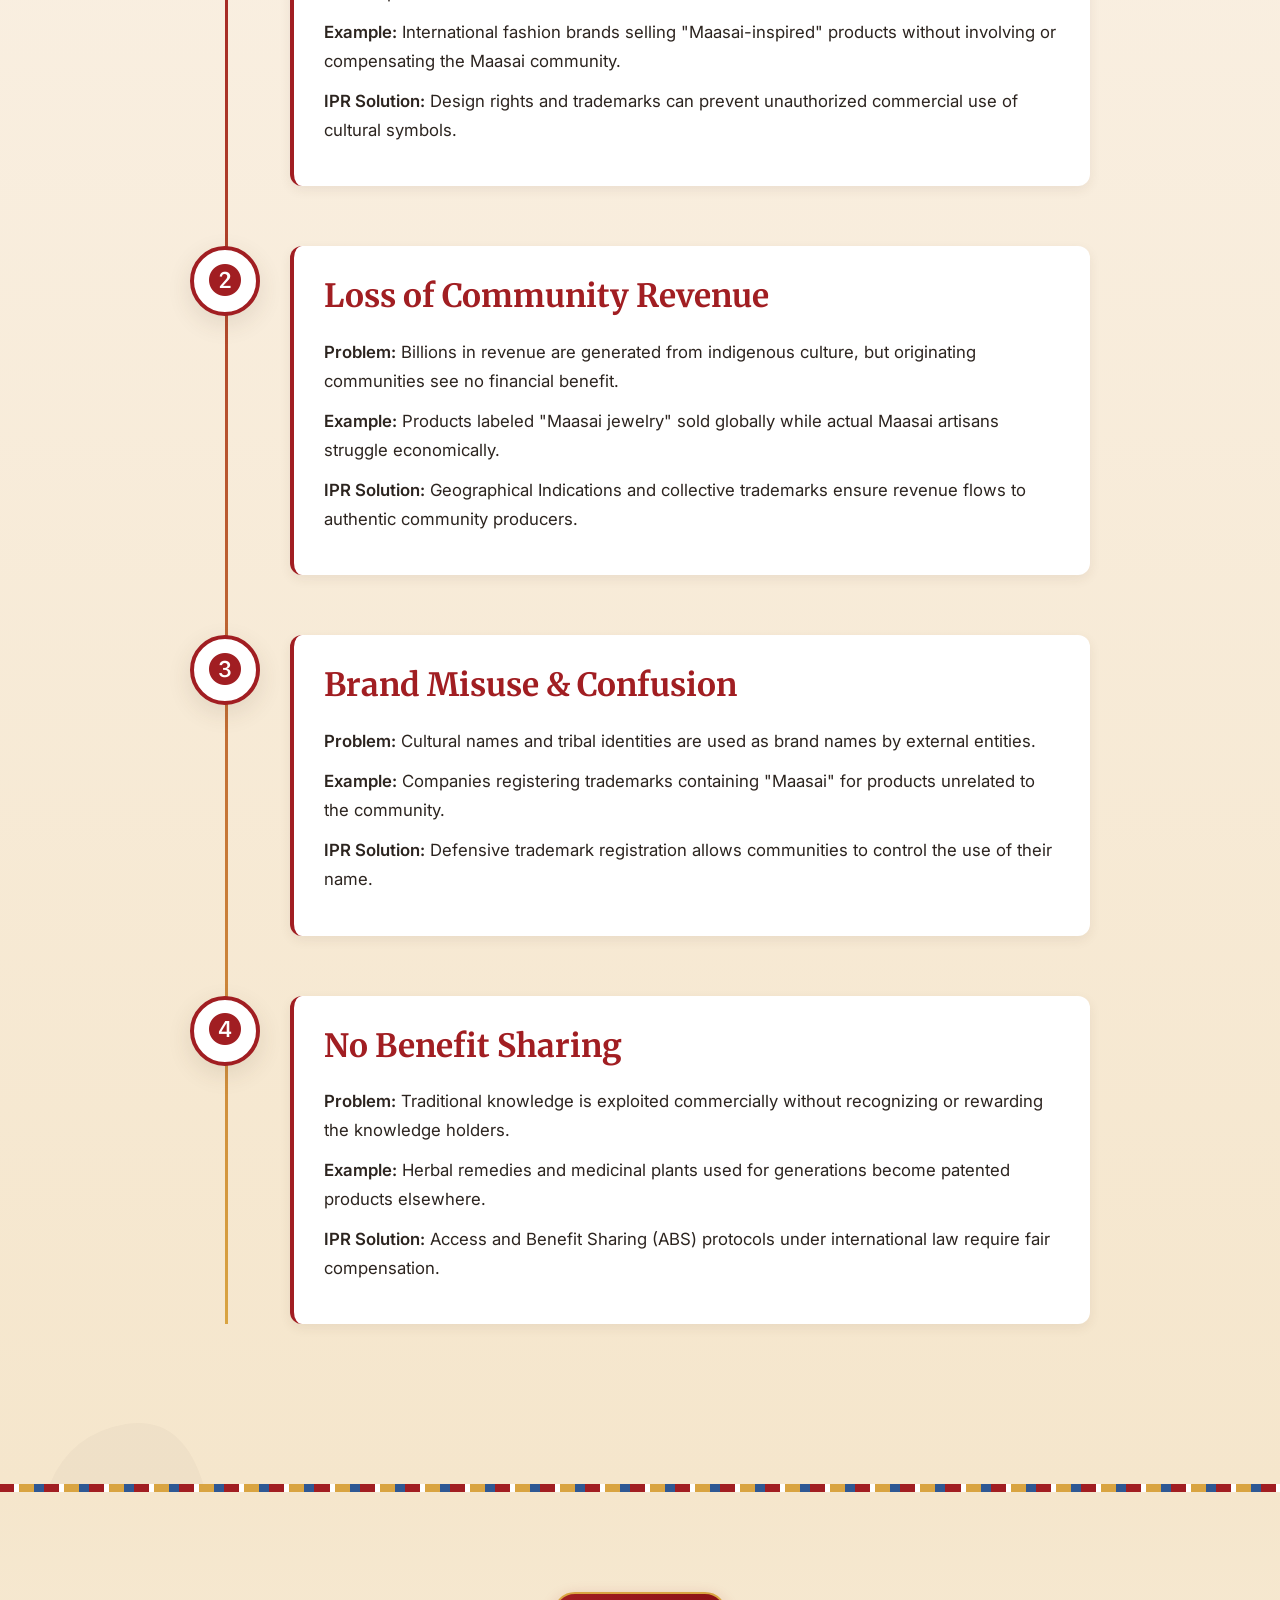
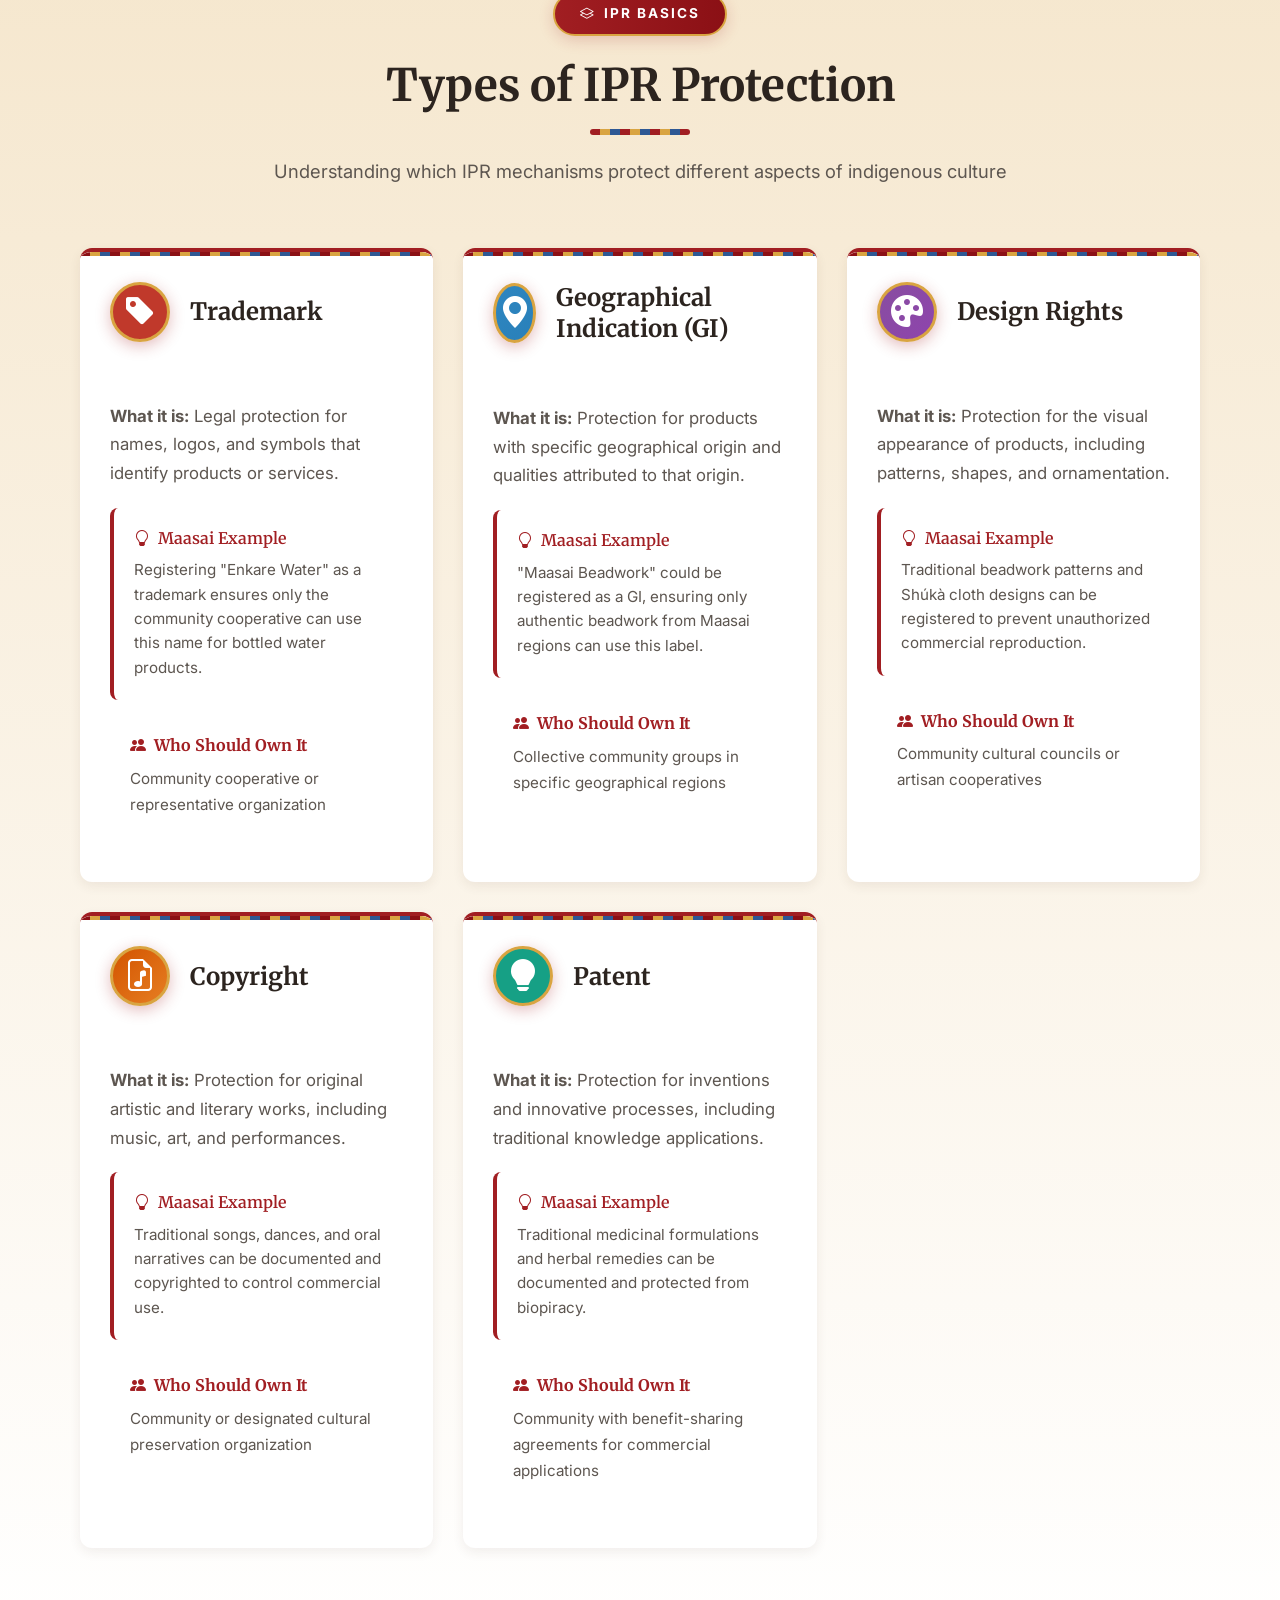
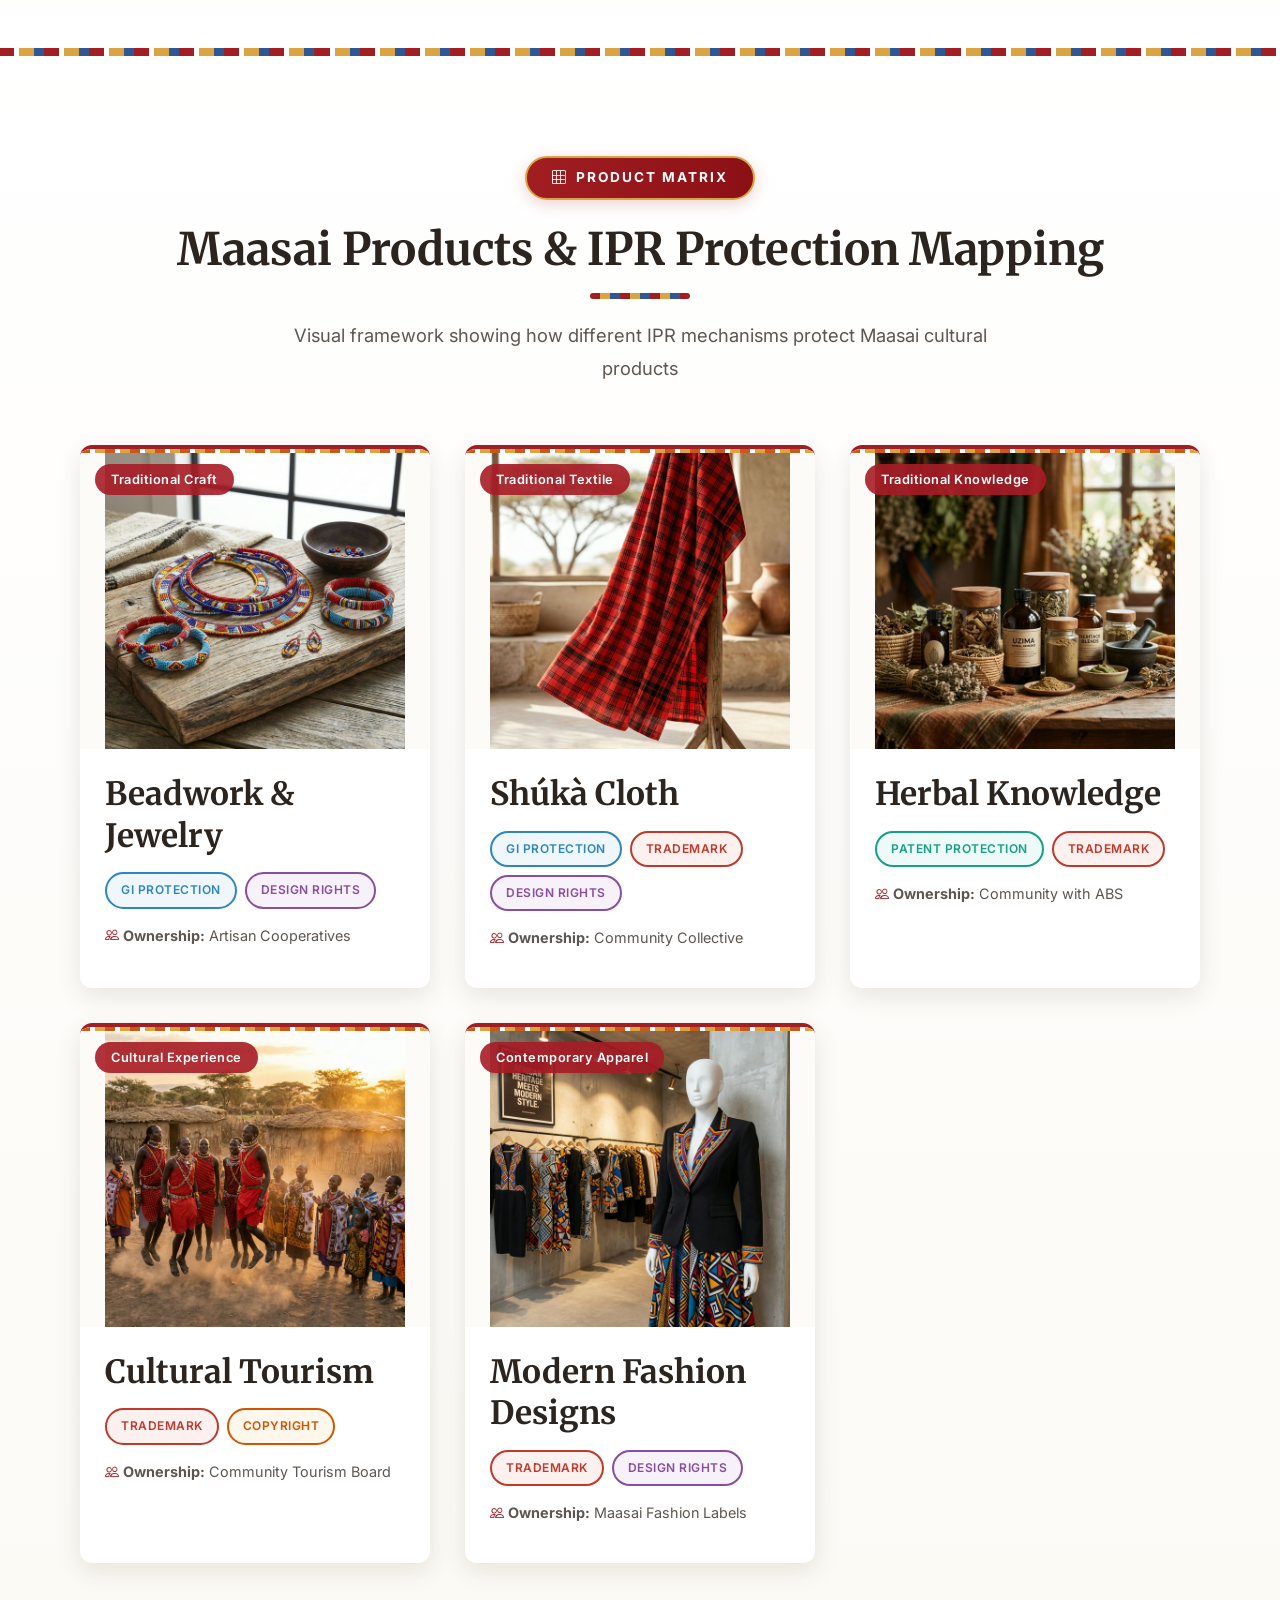
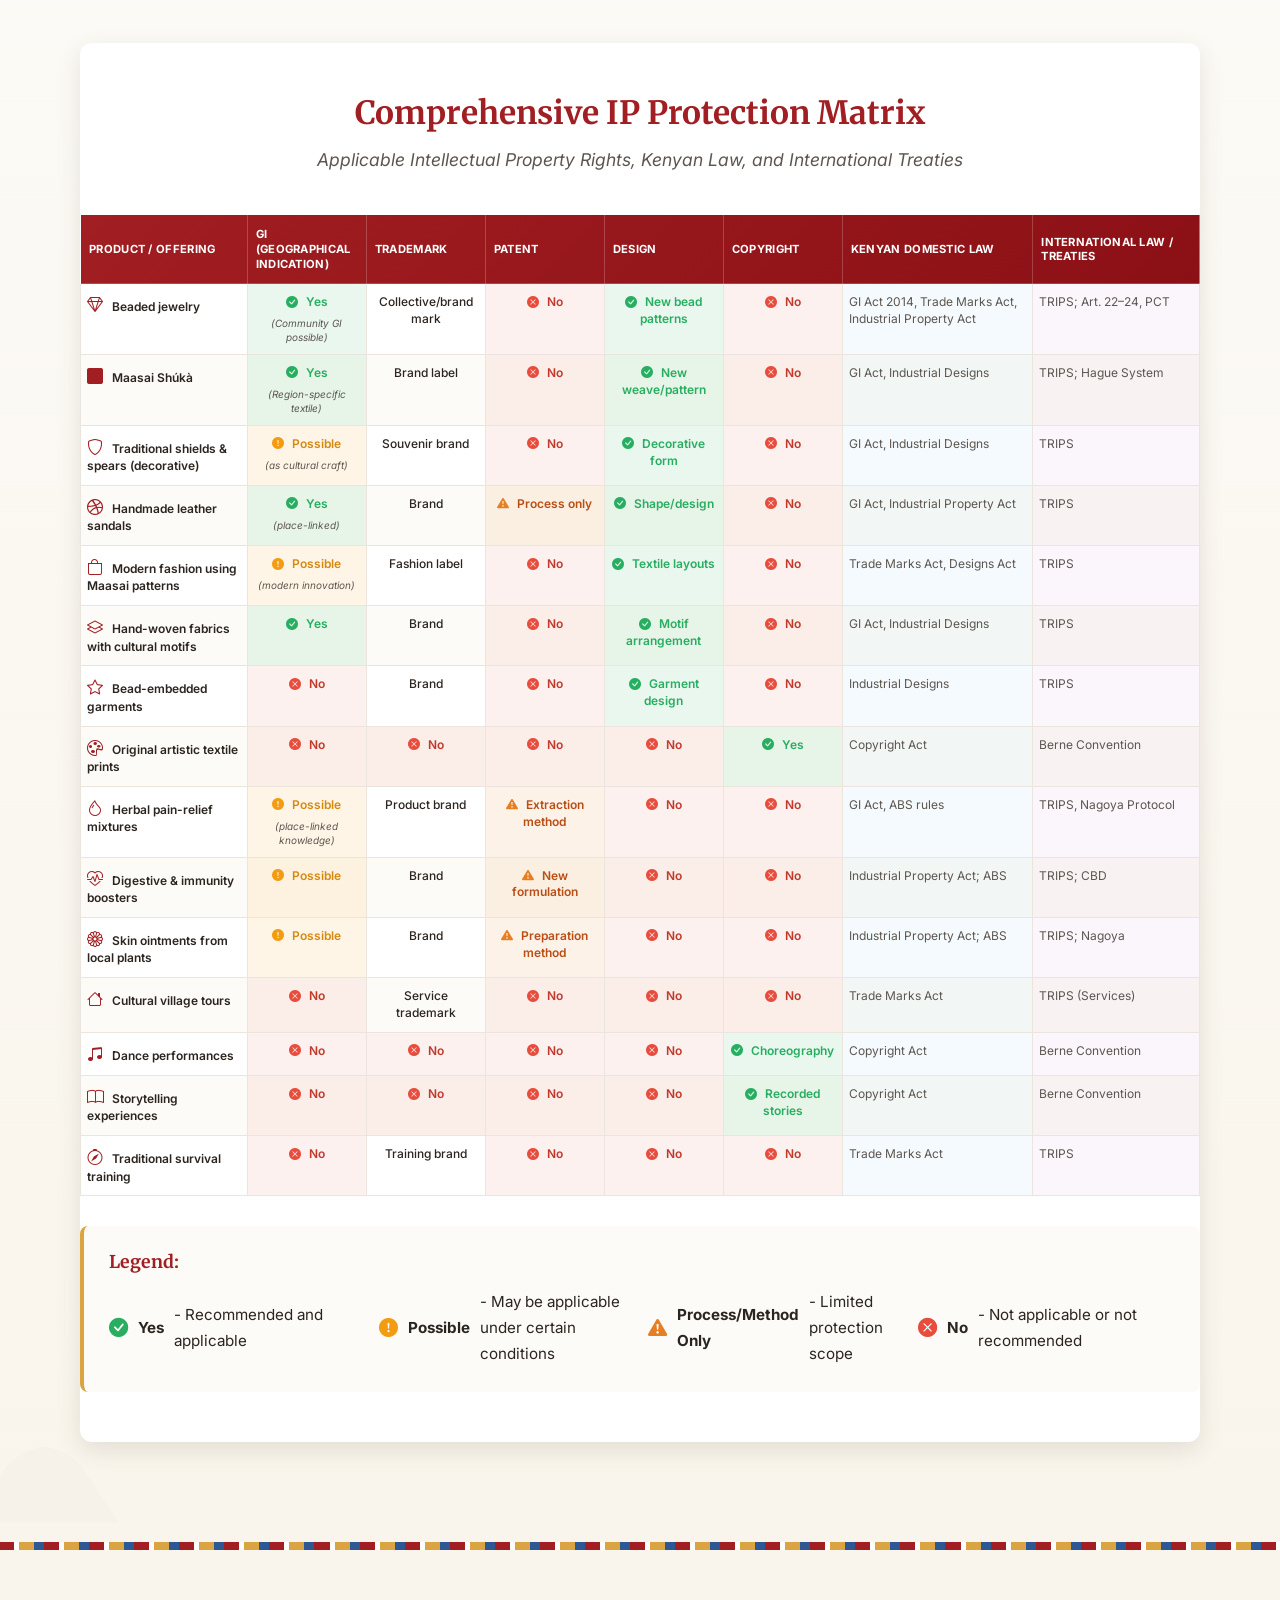
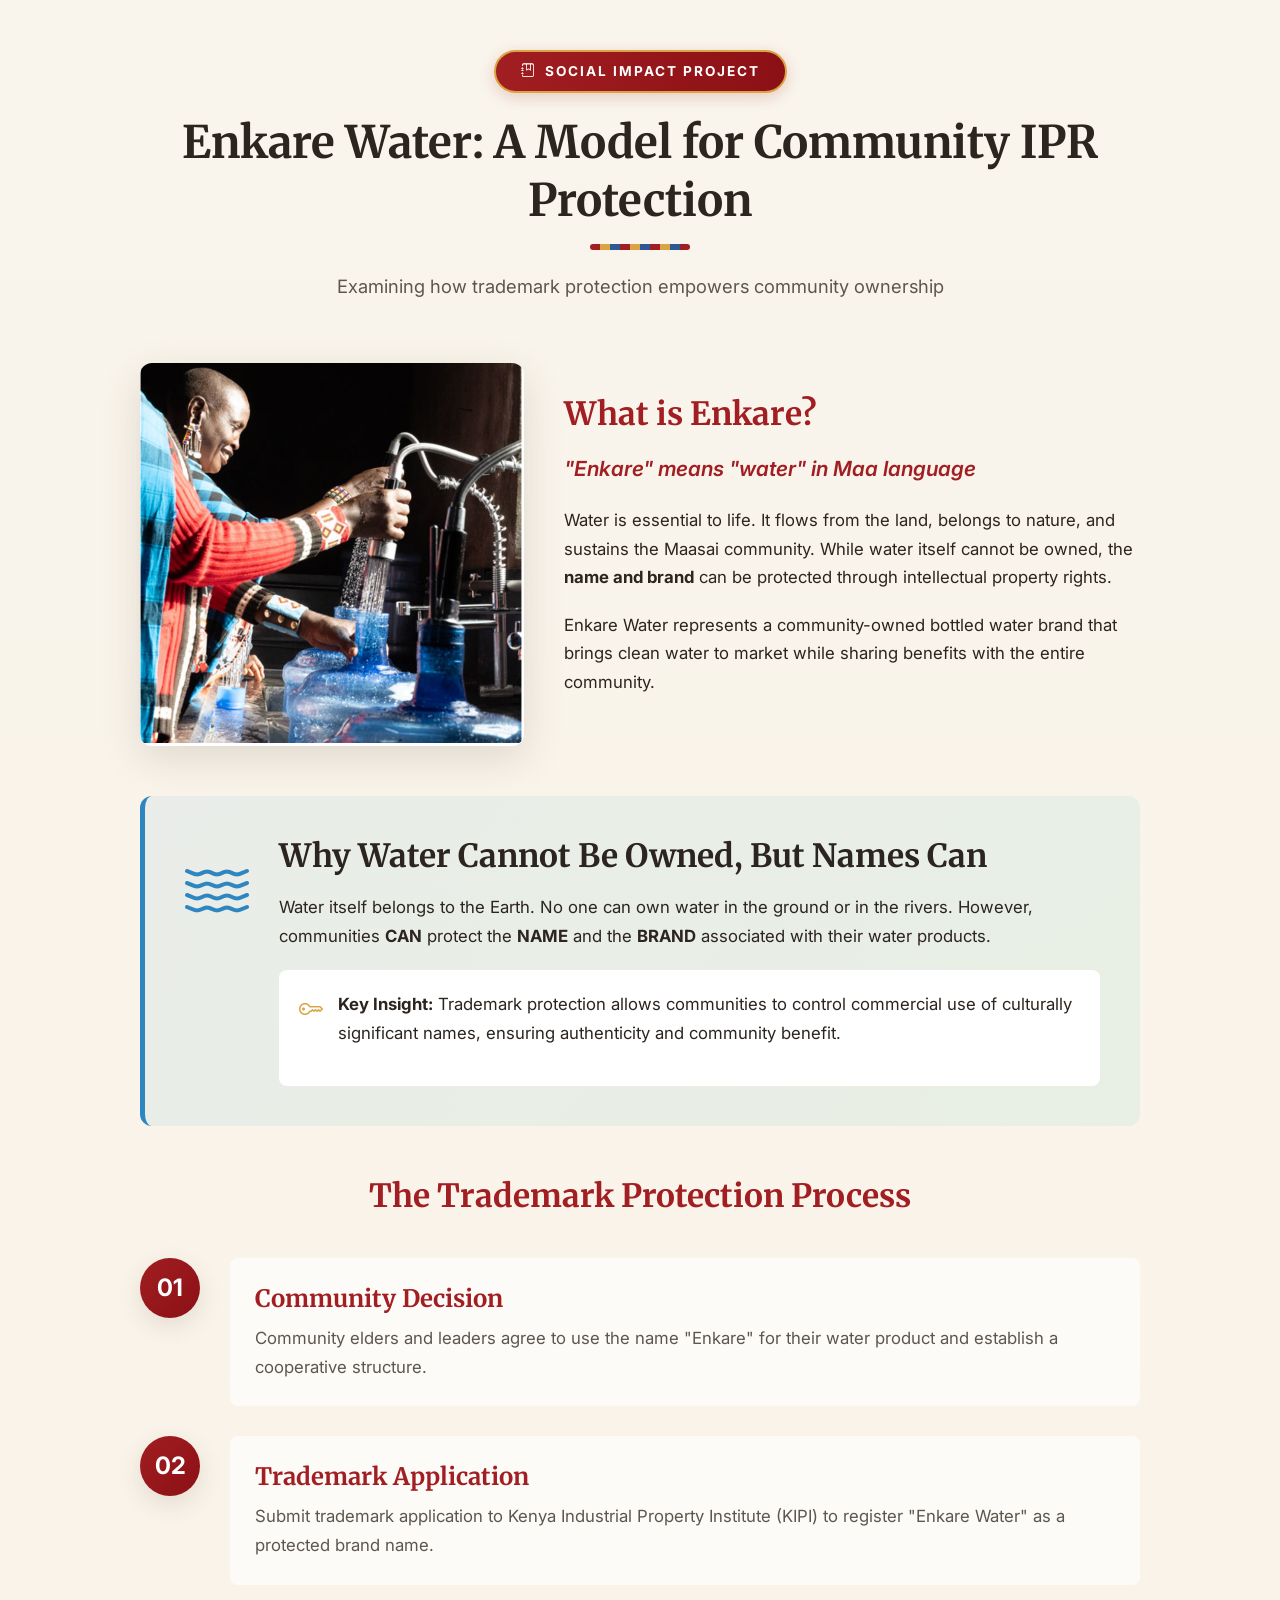
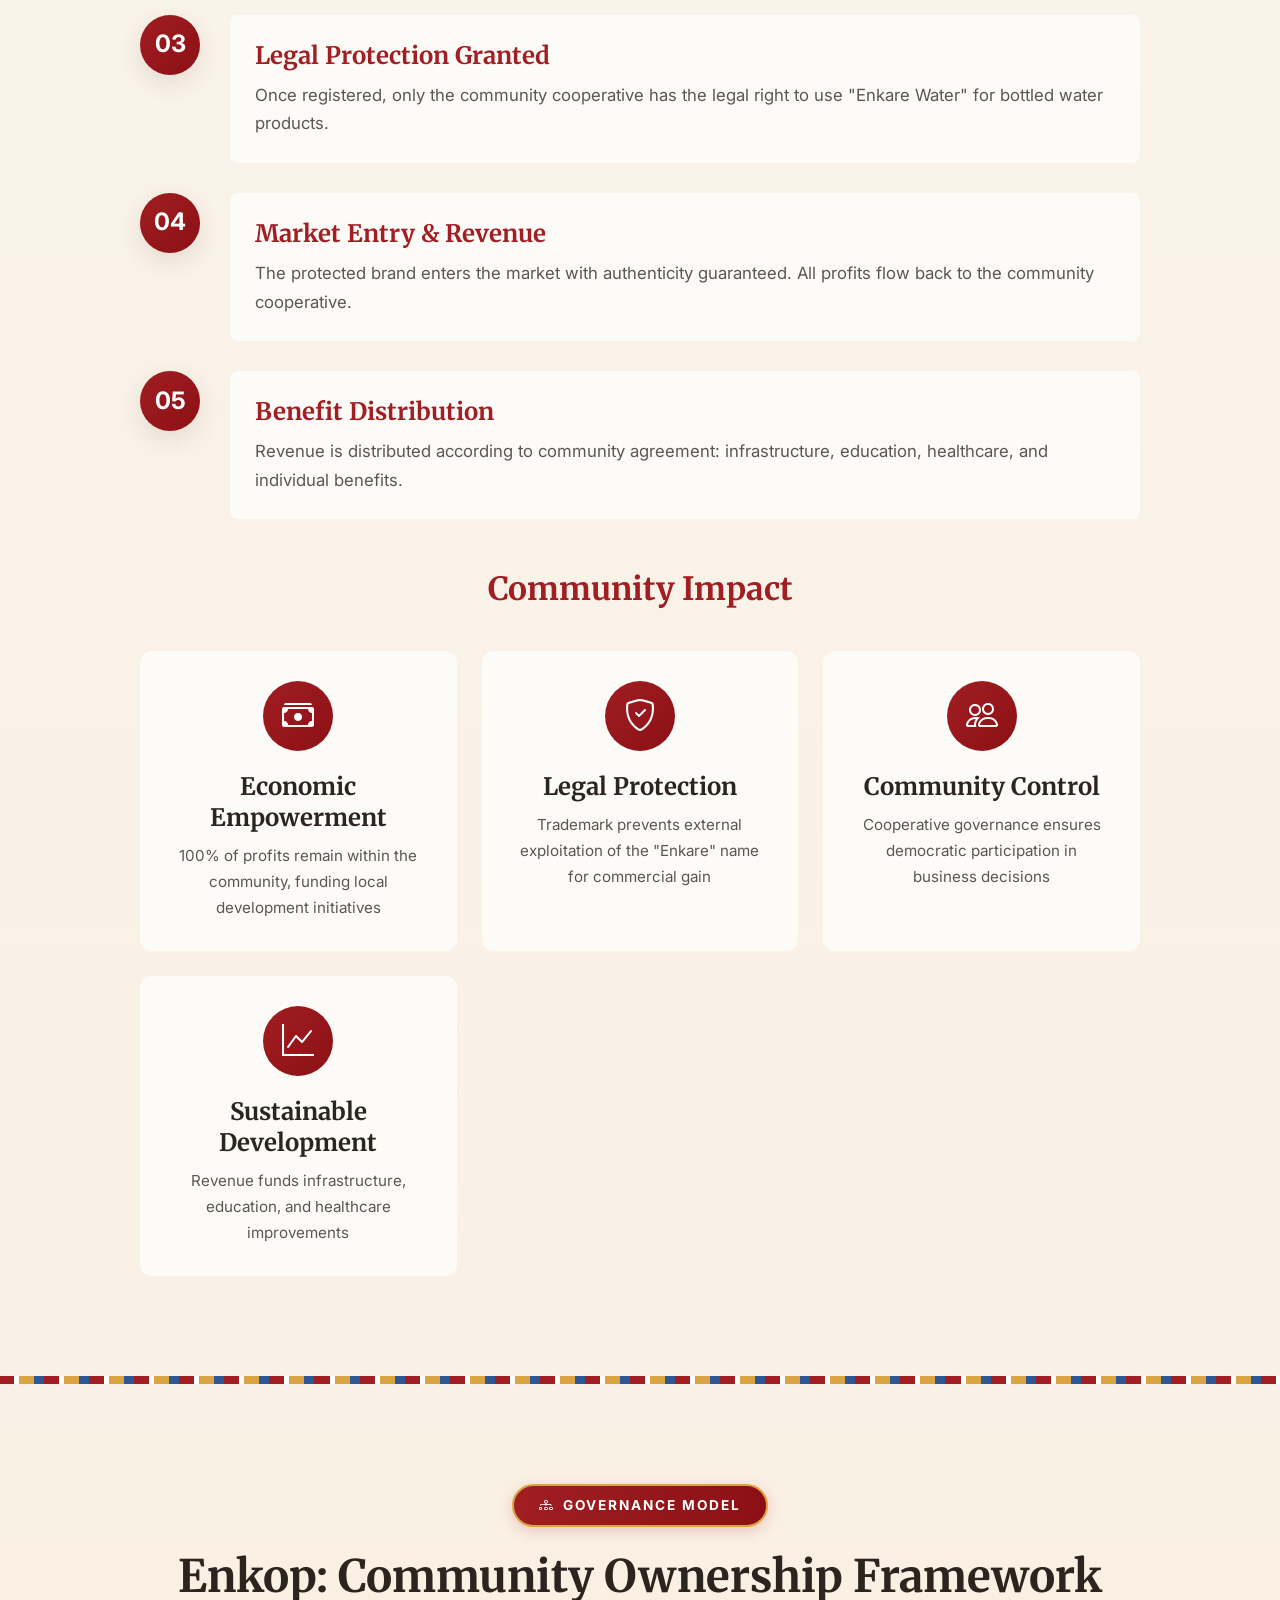
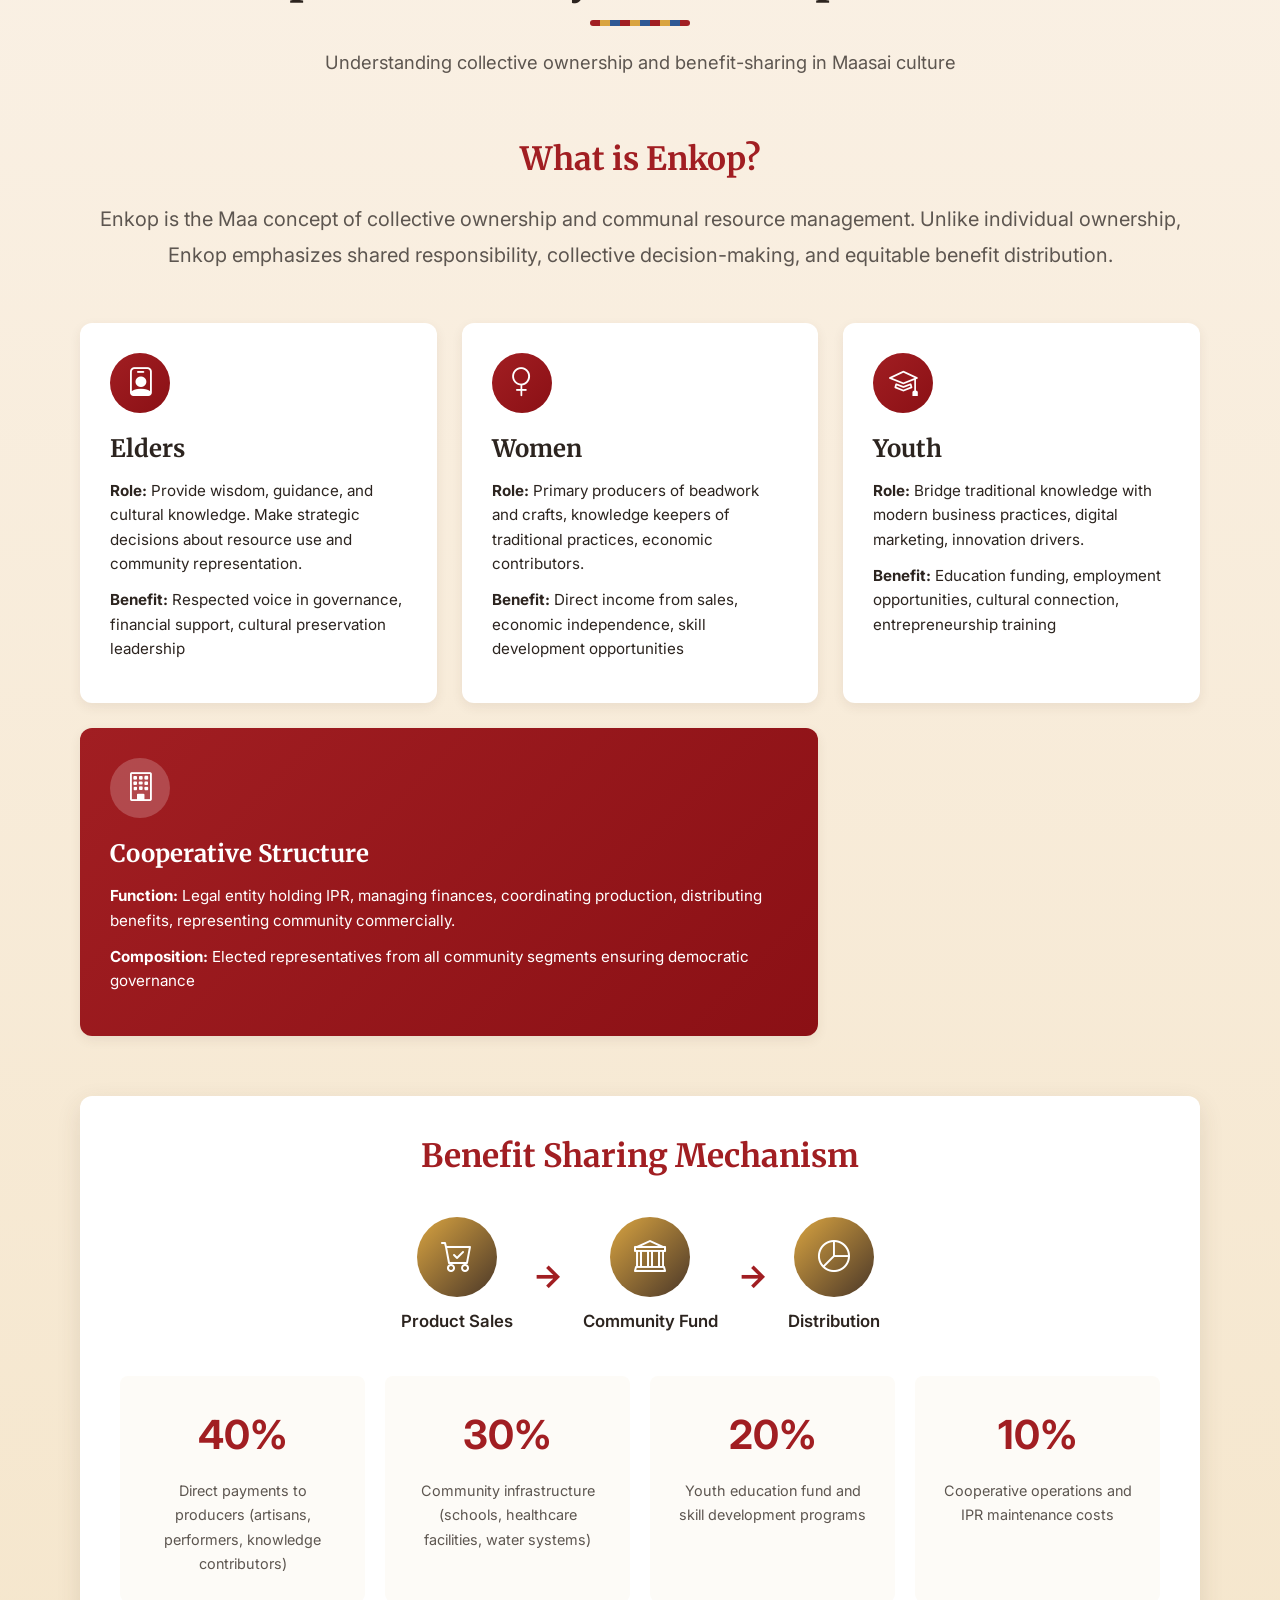
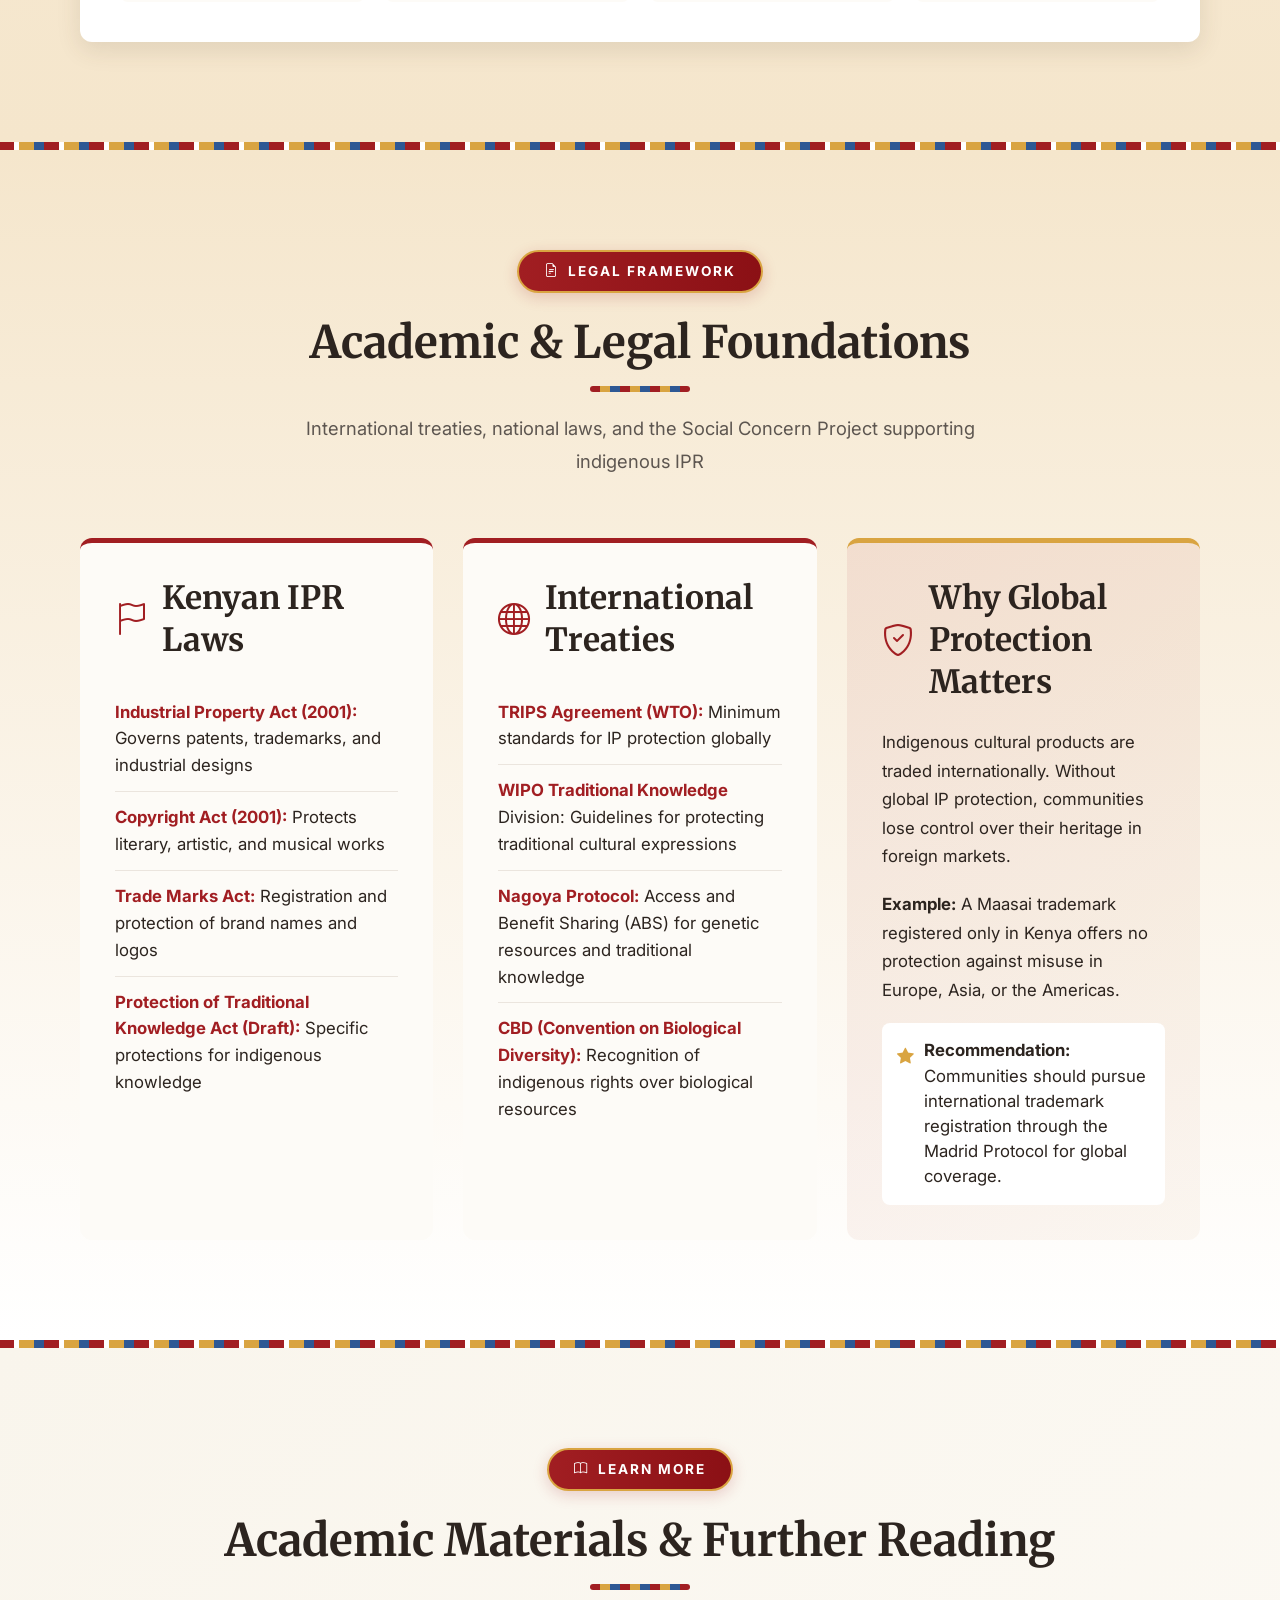
==== commit cd256e62: "Content: Updated IPR Presentation resource card with academic description and structured points" ====
--- a/index.html
+++ b/index.html
@@ -1062,13 +1062,14 @@
                         <i class="bi bi-file-earmark-slides"></i>
                     </div>
                     <h3>Complete IPR Presentation</h3>
-                    <p>Comprehensive academic presentation covering all aspects of indigenous IPR protection. Suitable
-                        for classroom teaching and community workshops.</p>
+                    <p>A structured academic presentation focused on safeguarding indigenous heritage through
+                        Intellectual Property Rights (IPR). Designed for educational discussions, policy awareness, and
+                        community-level understanding.</p>
                     <ul class="resource-features">
-                        <li><i class="bi bi-check2"></i> Indigenous Cultural Misappropriation</li>
-                        <li><i class="bi bi-check2"></i> Trademark & Copyright Frameworks</li>
-                        <li><i class="bi bi-check2"></i> Enkare Water Success Model</li>
-                        <li><i class="bi bi-check2"></i> Community Benefit Sharing Models</li>
+                        <li><i class="bi bi-check2"></i> Protection of Maasai cultural products and symbols</li>
+                        <li><i class="bi bi-check2"></i> Preservation of traditional knowledge through IPR laws</li>
+                        <li><i class="bi bi-check2"></i> Prevention of cultural misappropriation and exploitation</li>
+                        <li><i class="bi bi-check2"></i> Promotion of fair recognition and community benefits.</li>
                     </ul>
                     <a href="Maasai_IPR_Presentation.pptx" class="btn btn-download" download>
                         <i class="bi bi-download"></i> Download Presentation
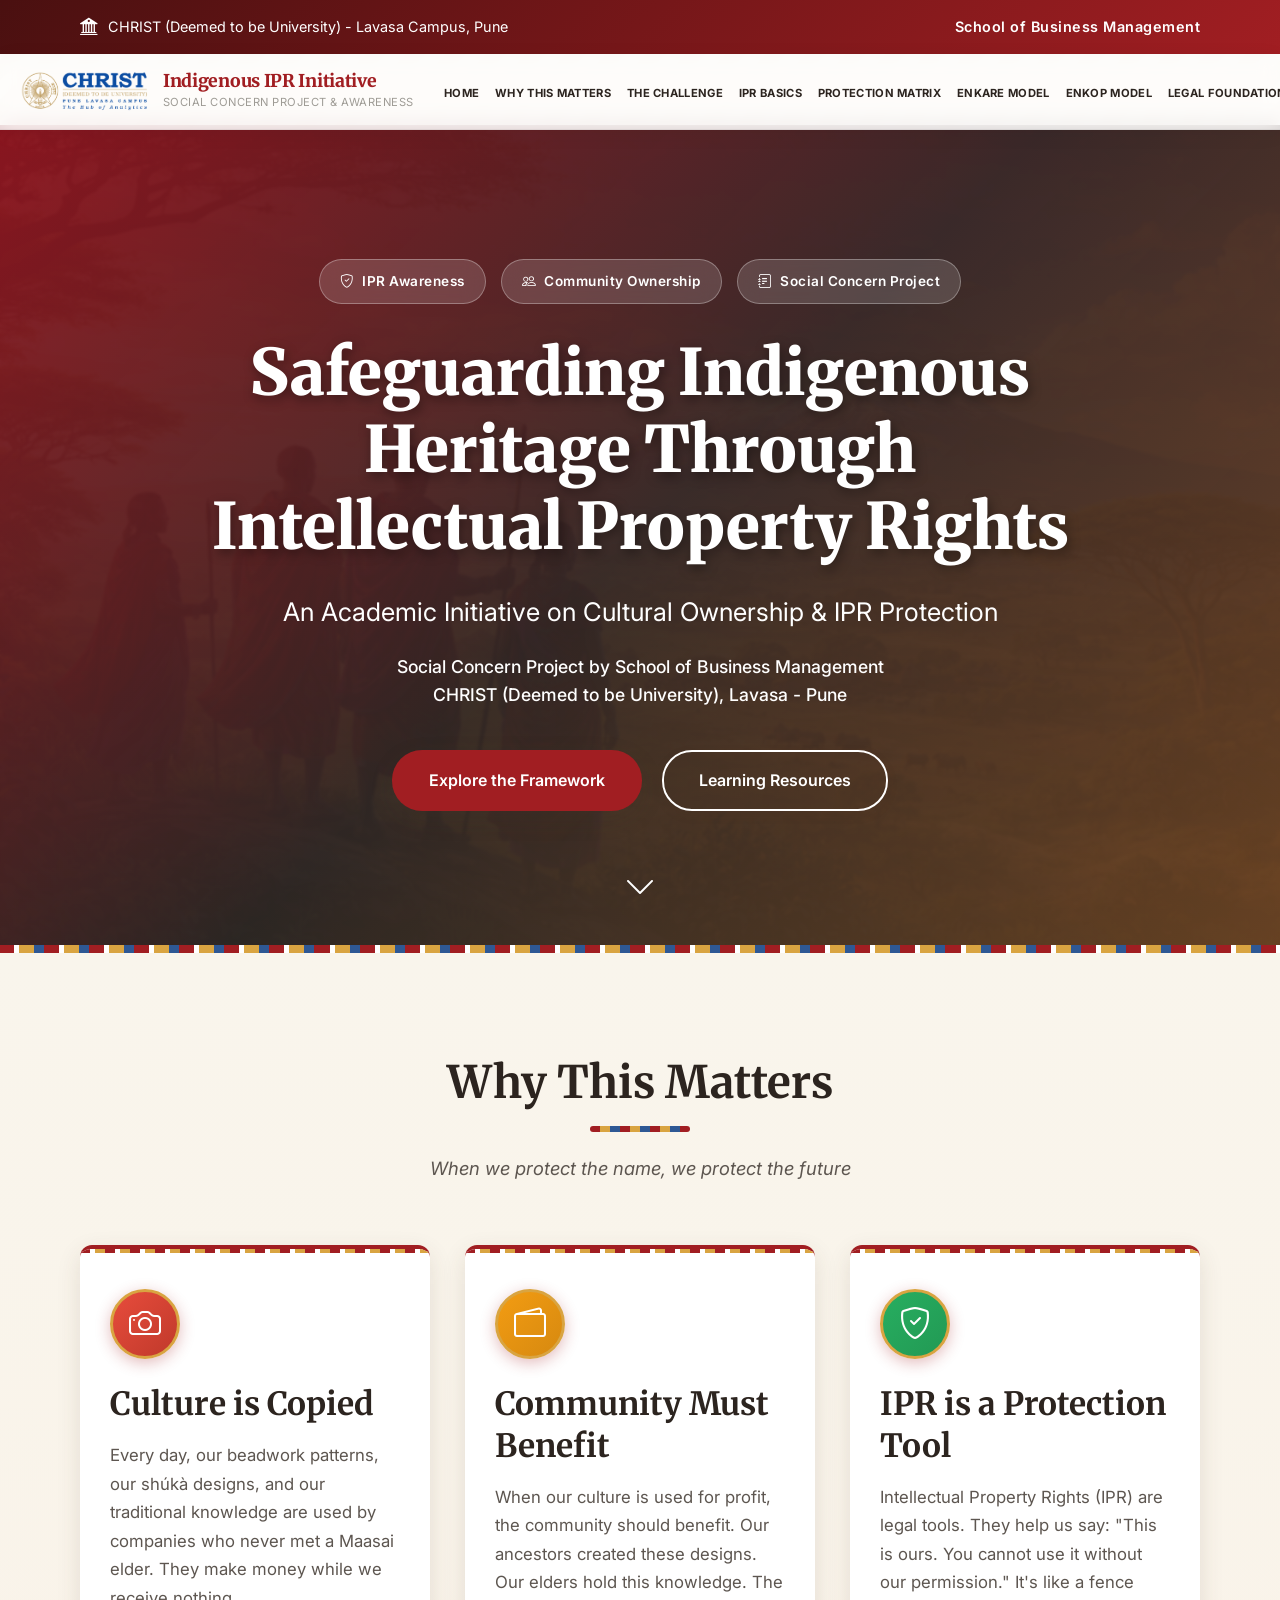
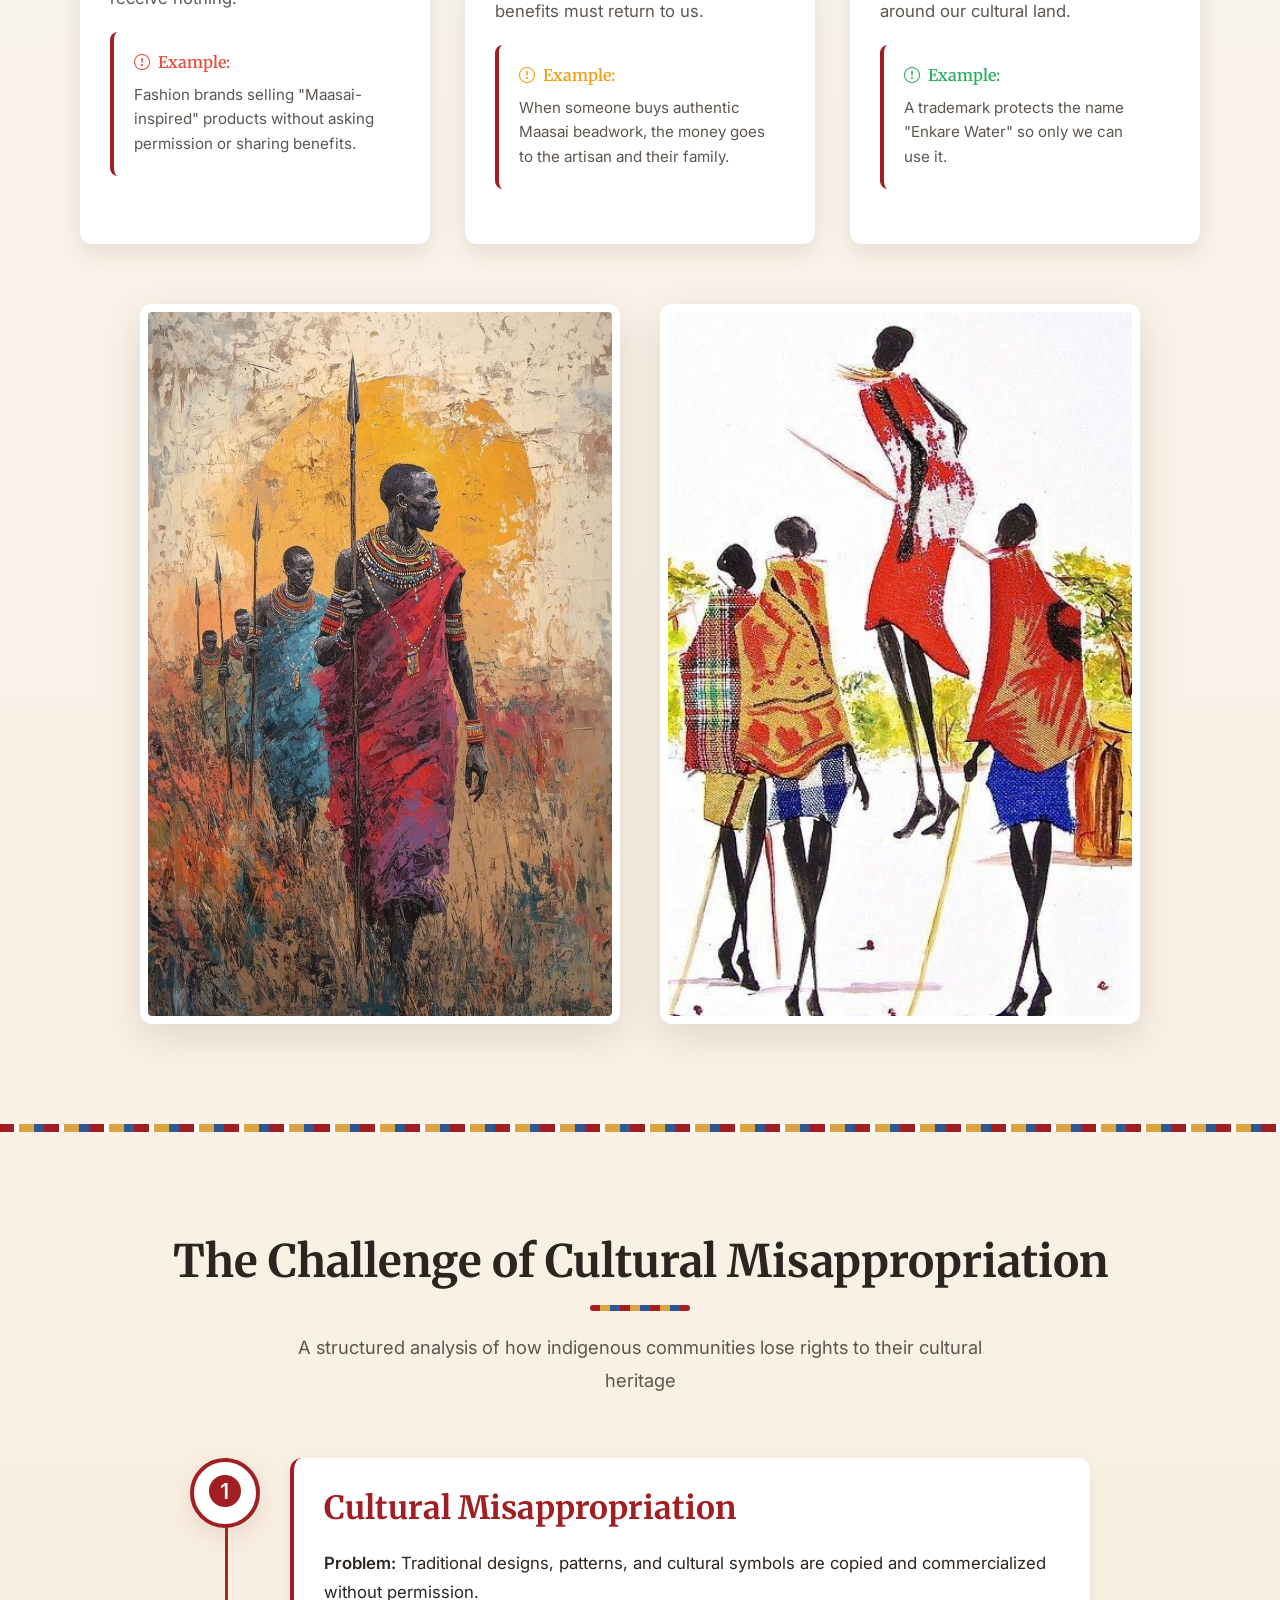
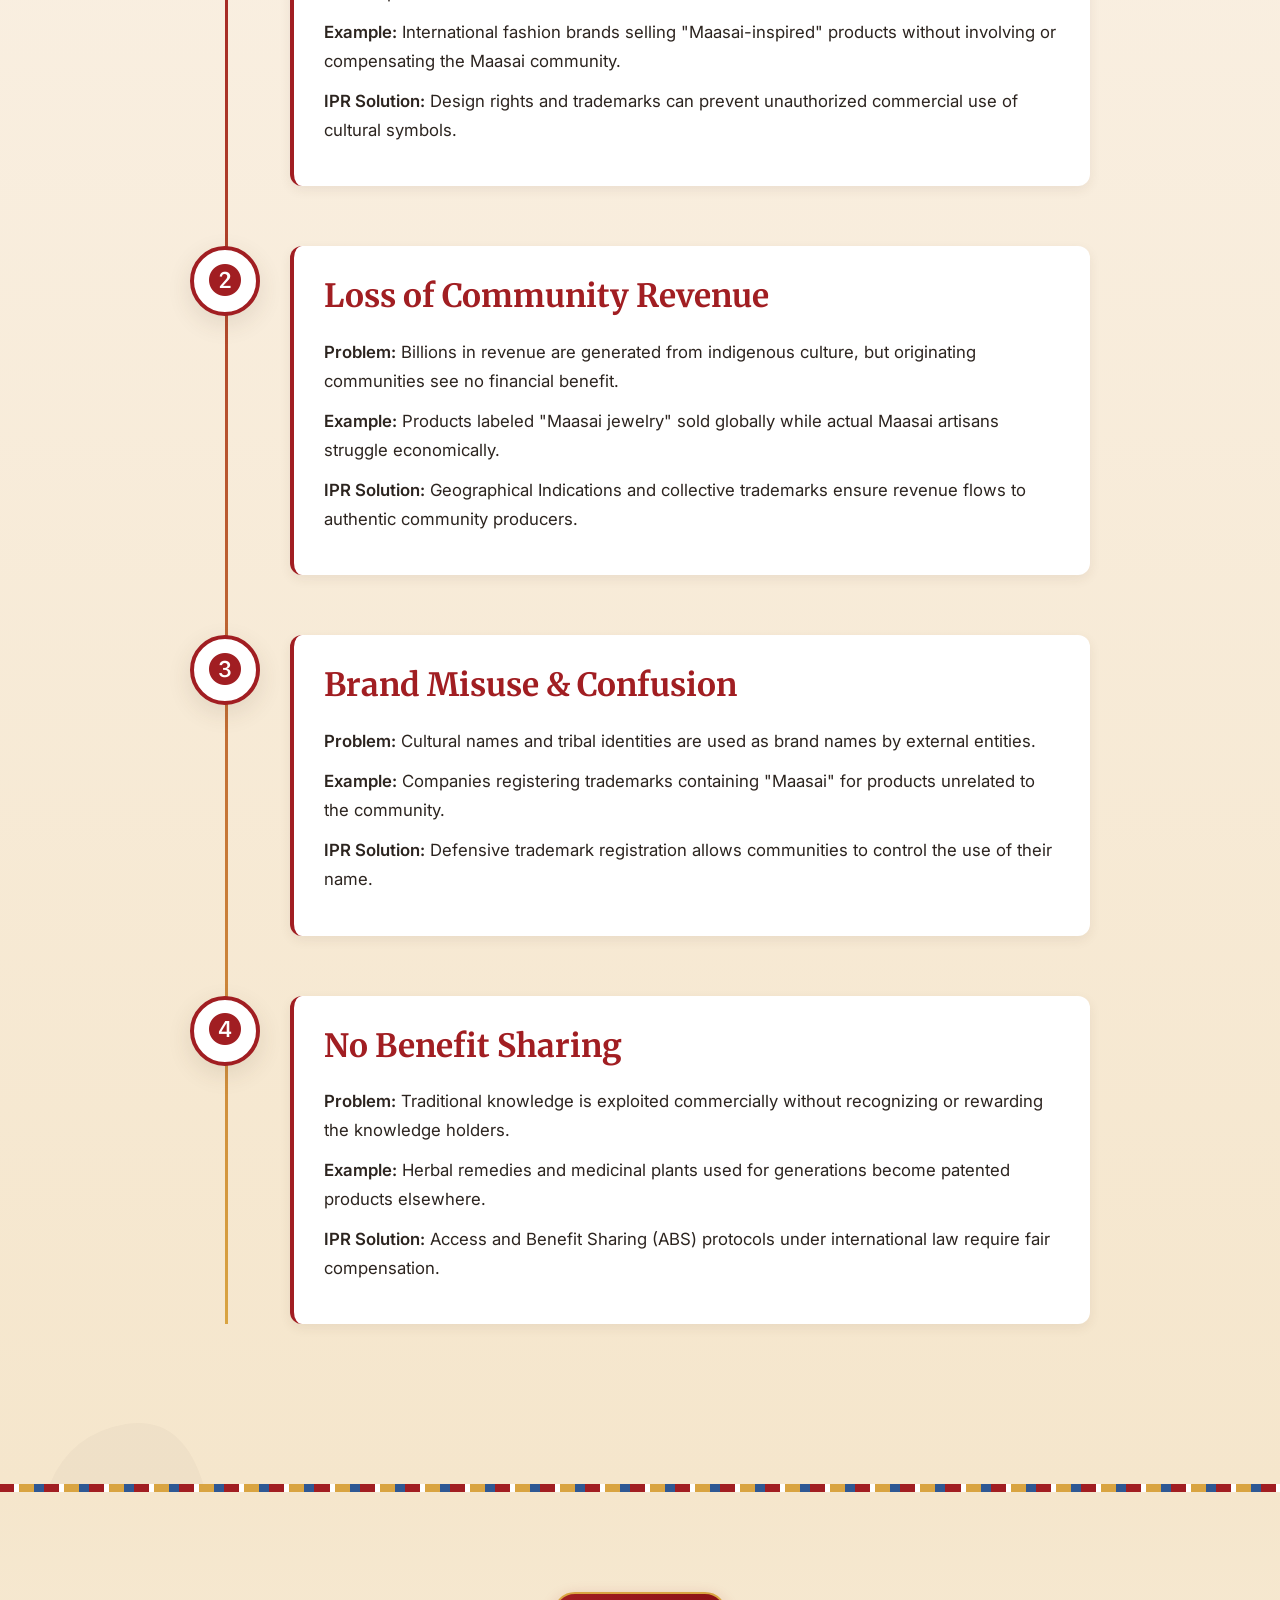
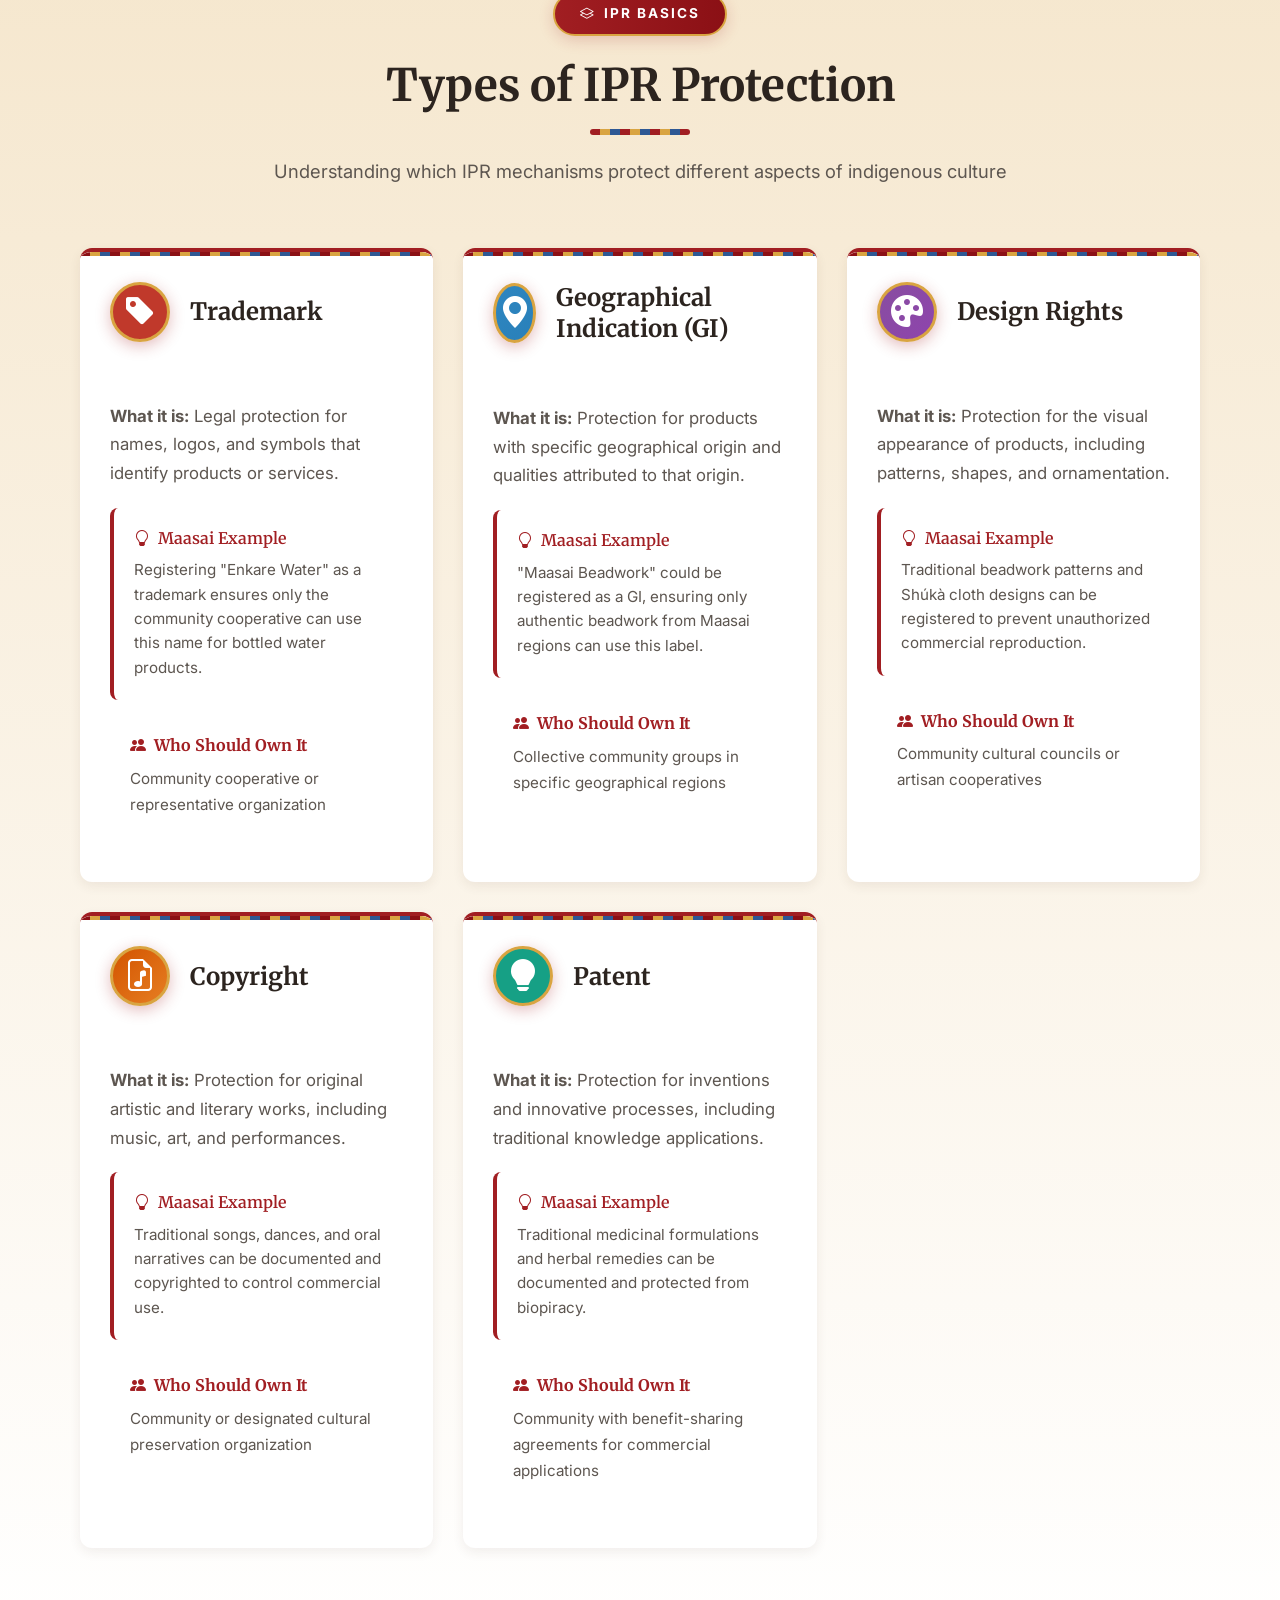
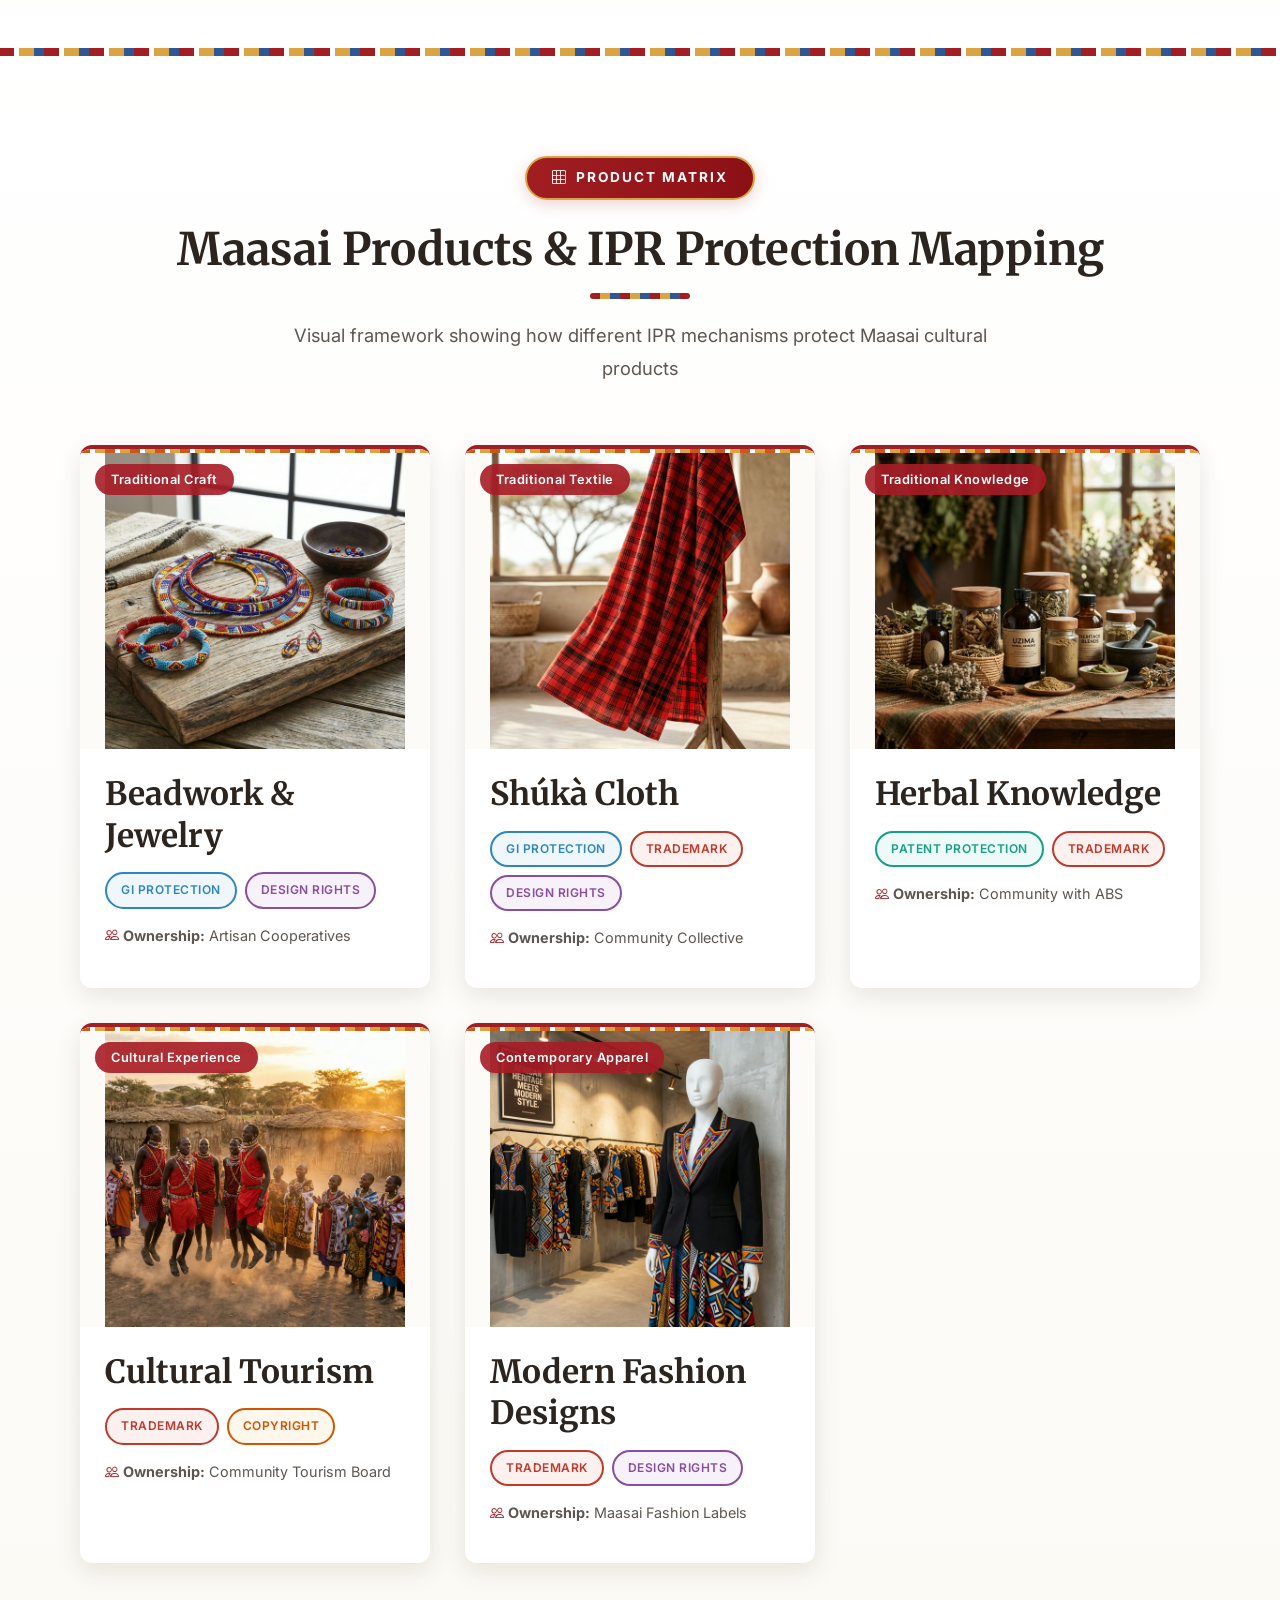
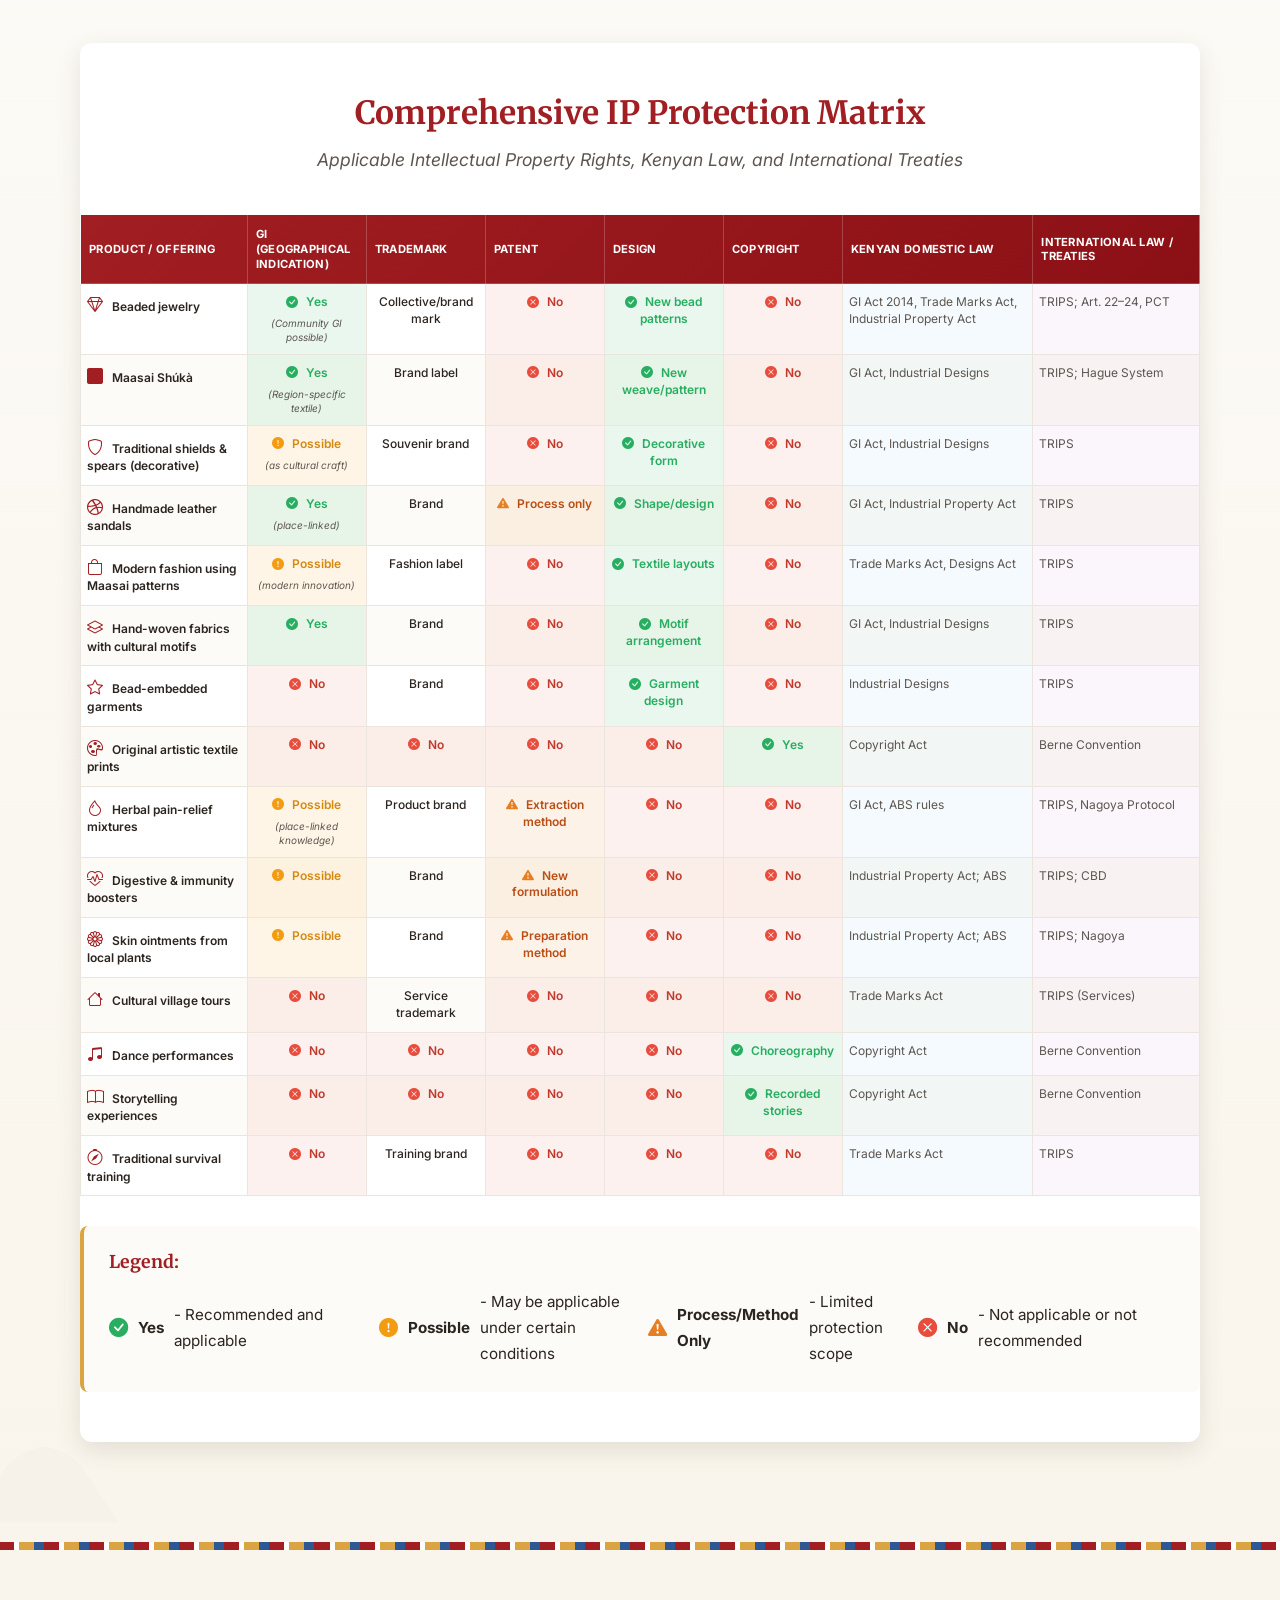
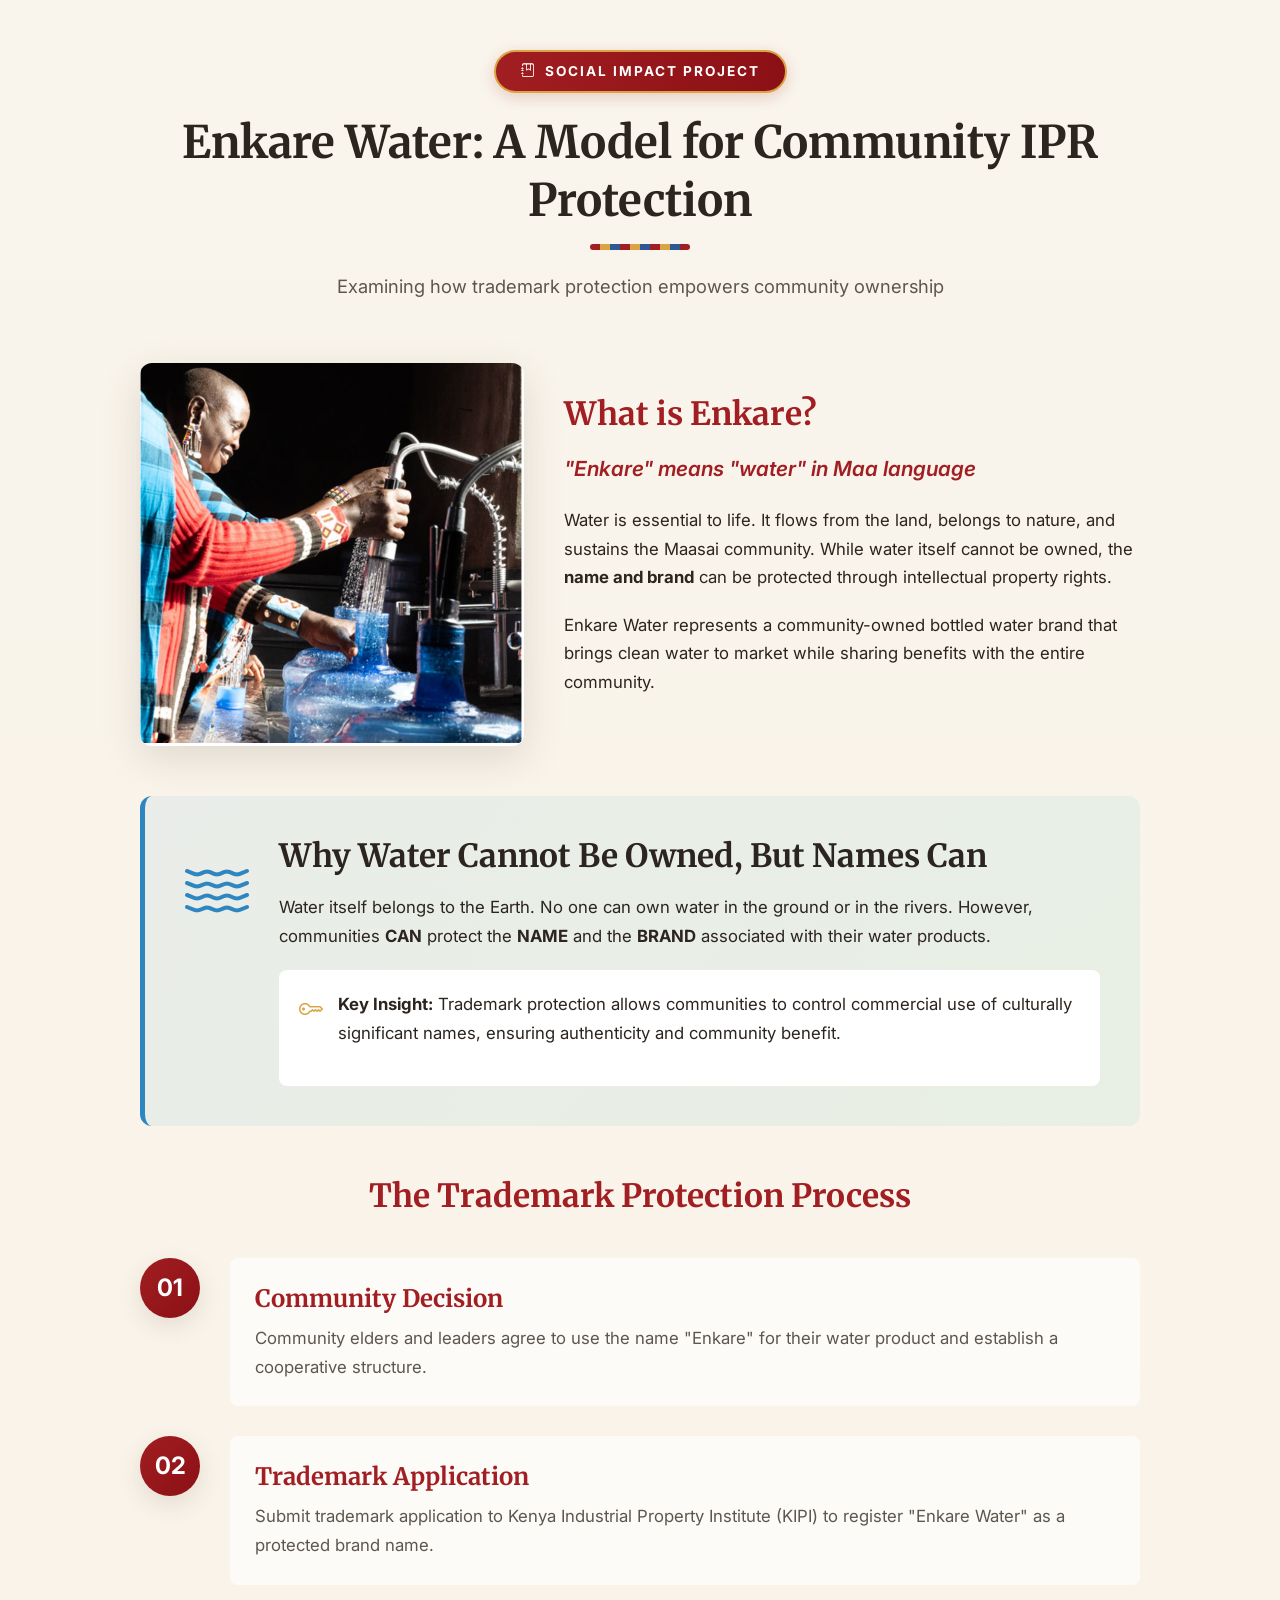
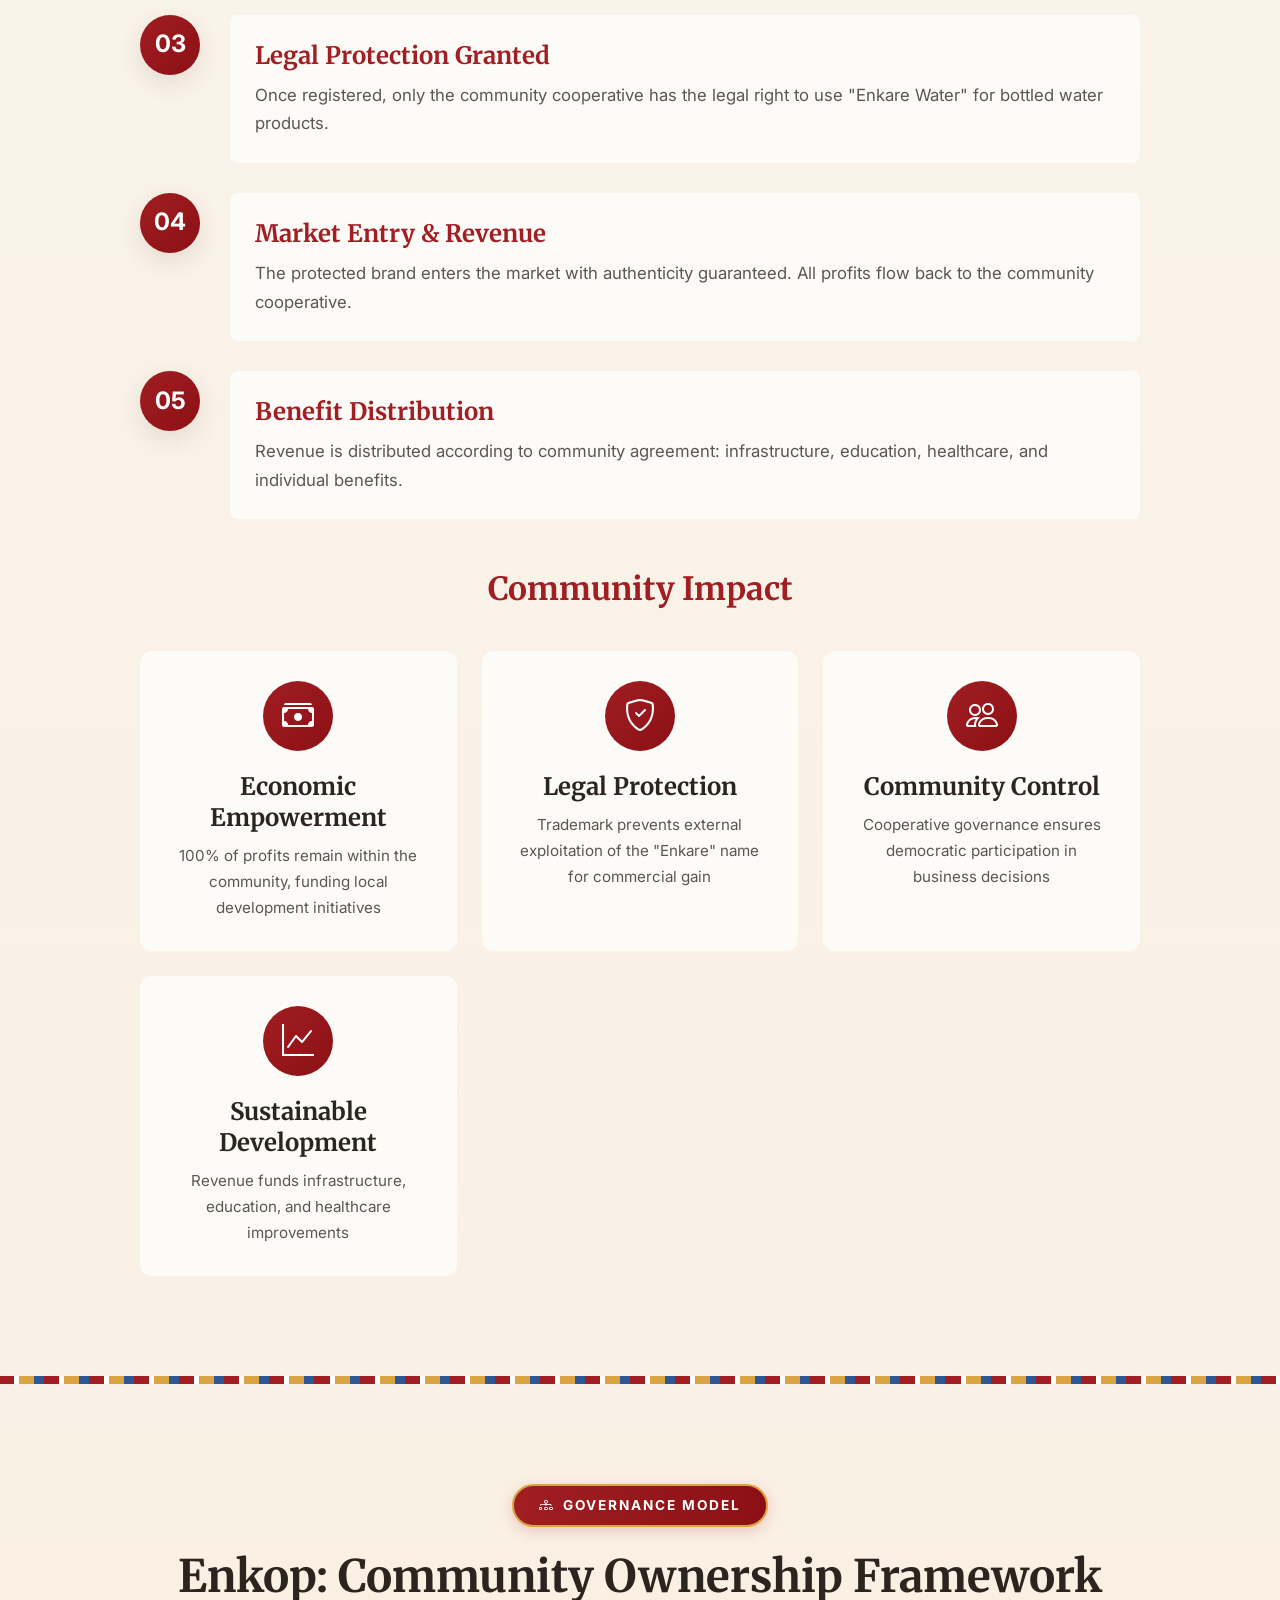
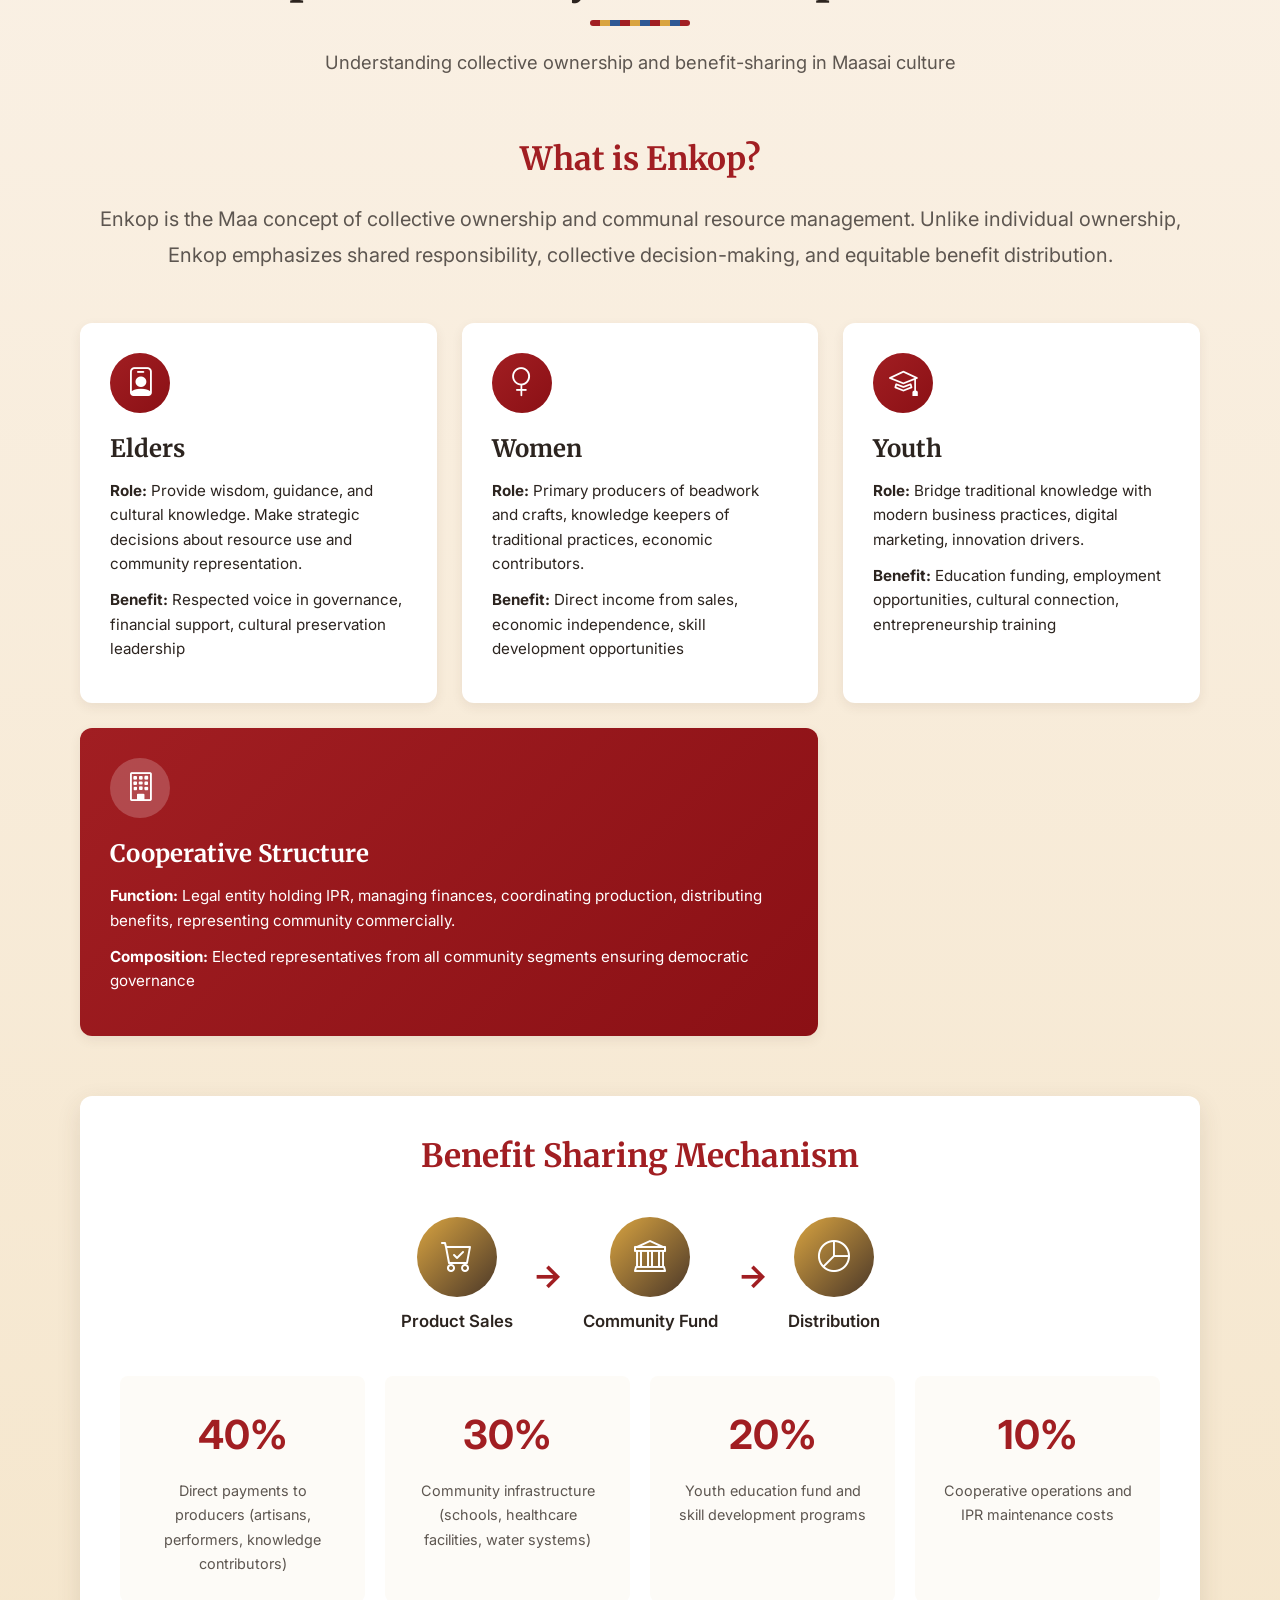
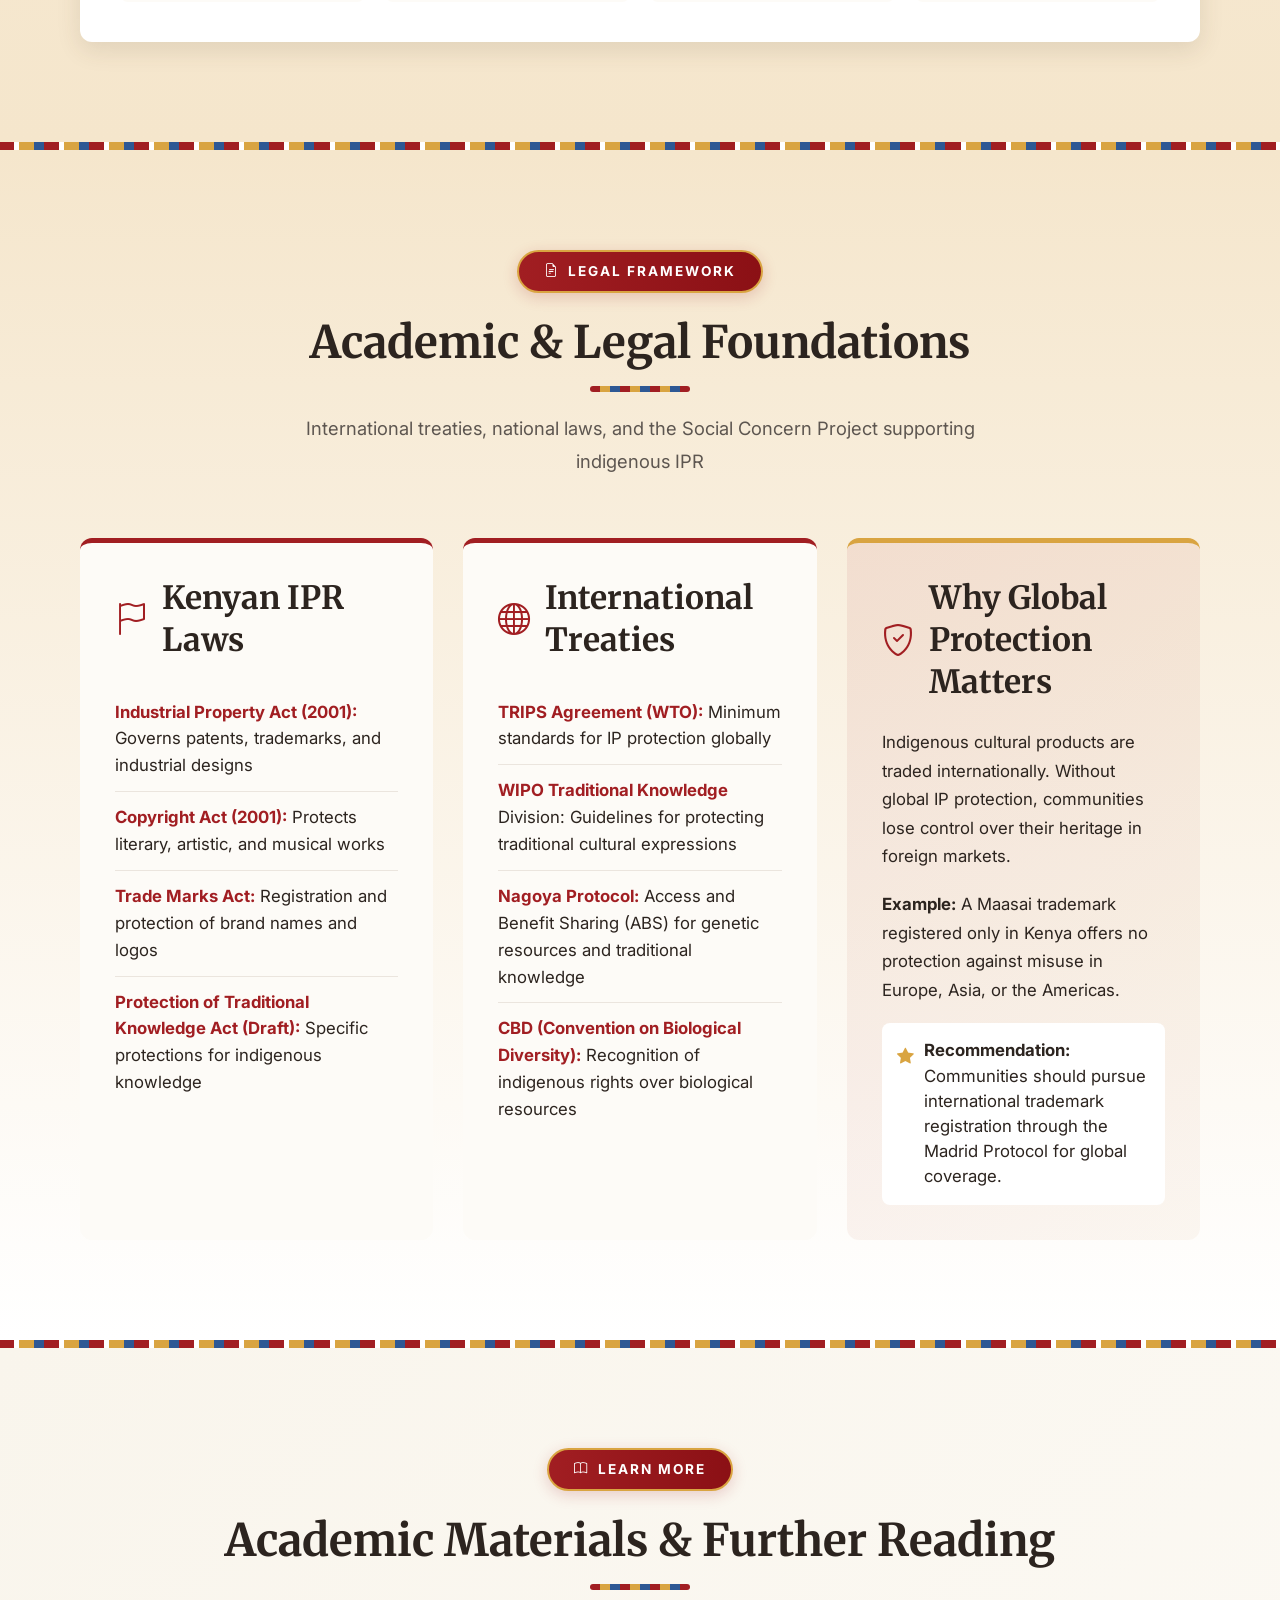
==== commit eaa6933c: "Update: Renamed Enkare Success Model to Enkare Model in nav" ====
--- a/index.html
+++ b/index.html
@@ -55,7 +55,7 @@
                     <li><a href="#problem">The Challenge</a></li>
                     <li><a href="#ipr-types">IPR Basics</a></li>
                     <li><a href="#maasai-products">Protection Matrix</a></li>
-                    <li><a href="#case-study">Enkare Success Model</a></li>
+                    <li><a href="#case-study">Enkare Model</a></li>
                     <li><a href="#ownership">Enkop Model</a></li>
                     <li><a href="#legal-framework">Legal Foundation</a></li>
                     <li><a href="#resources">Resources</a></li>
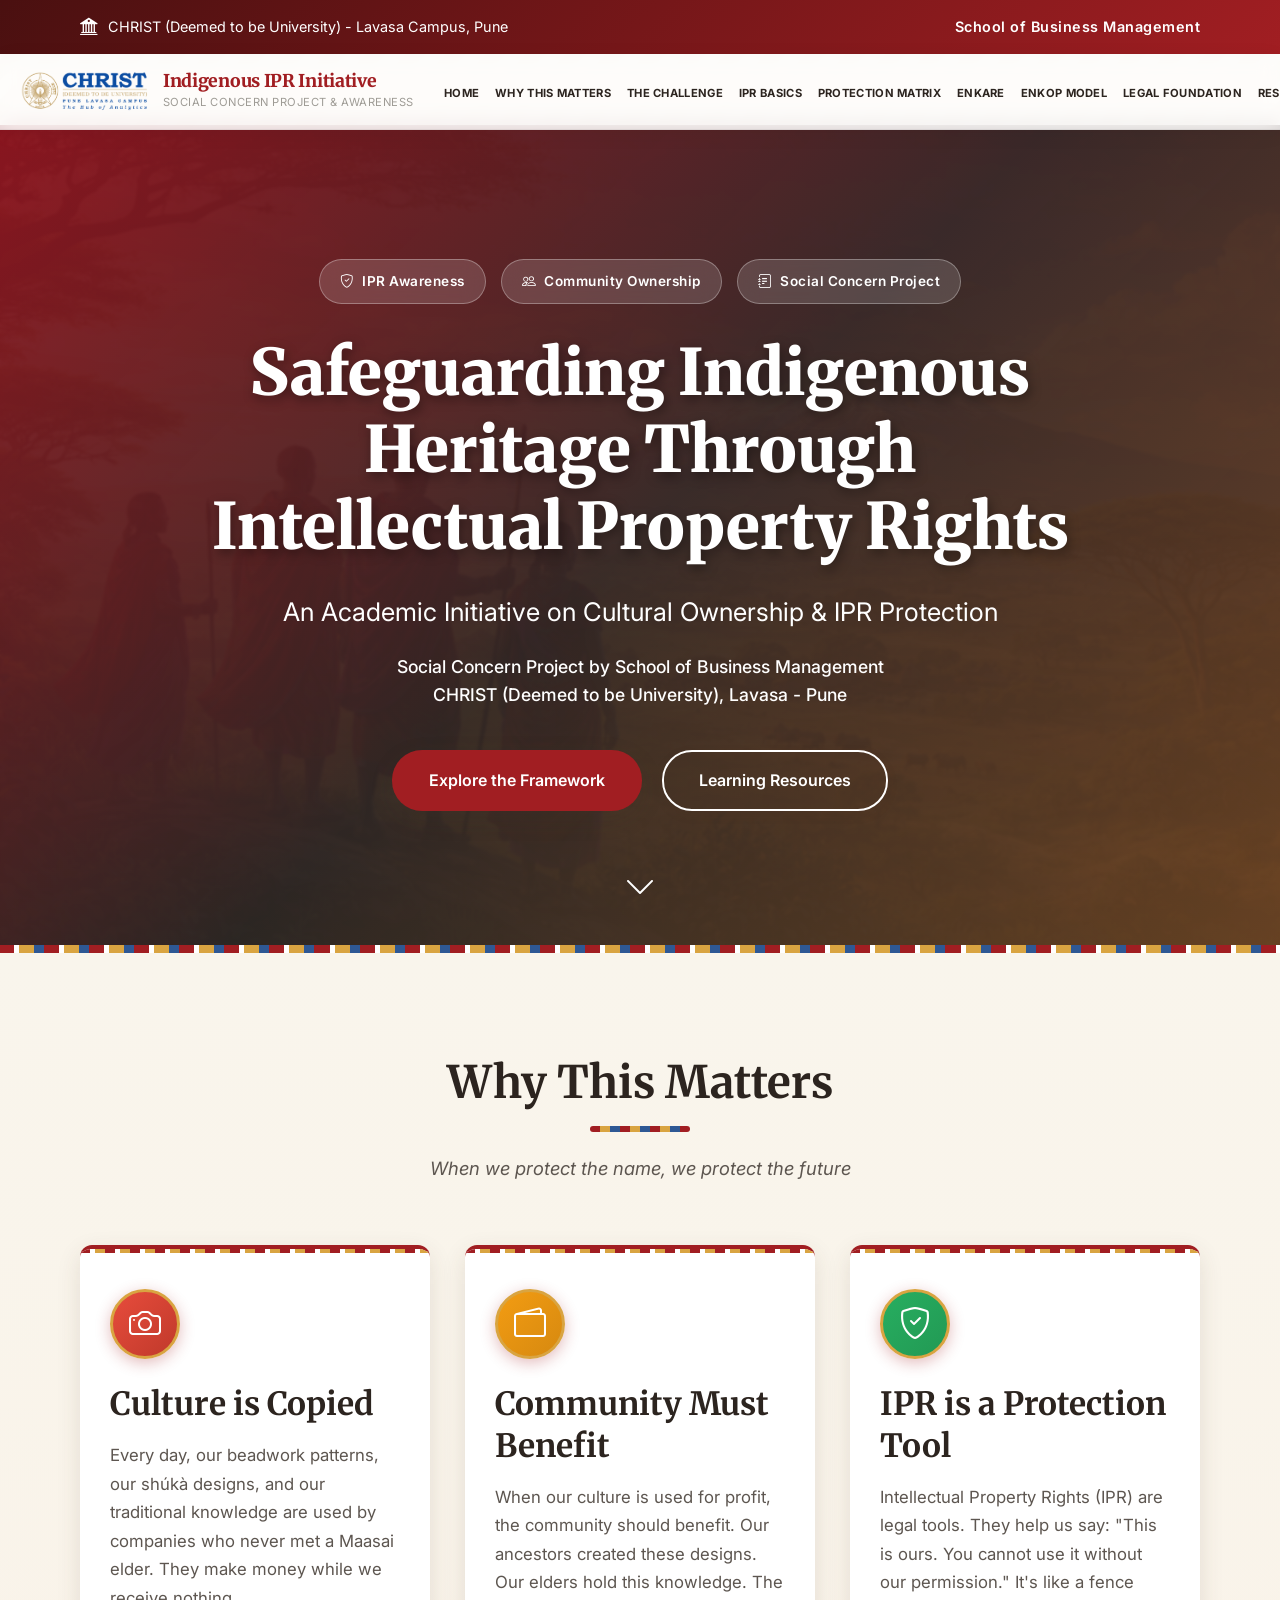
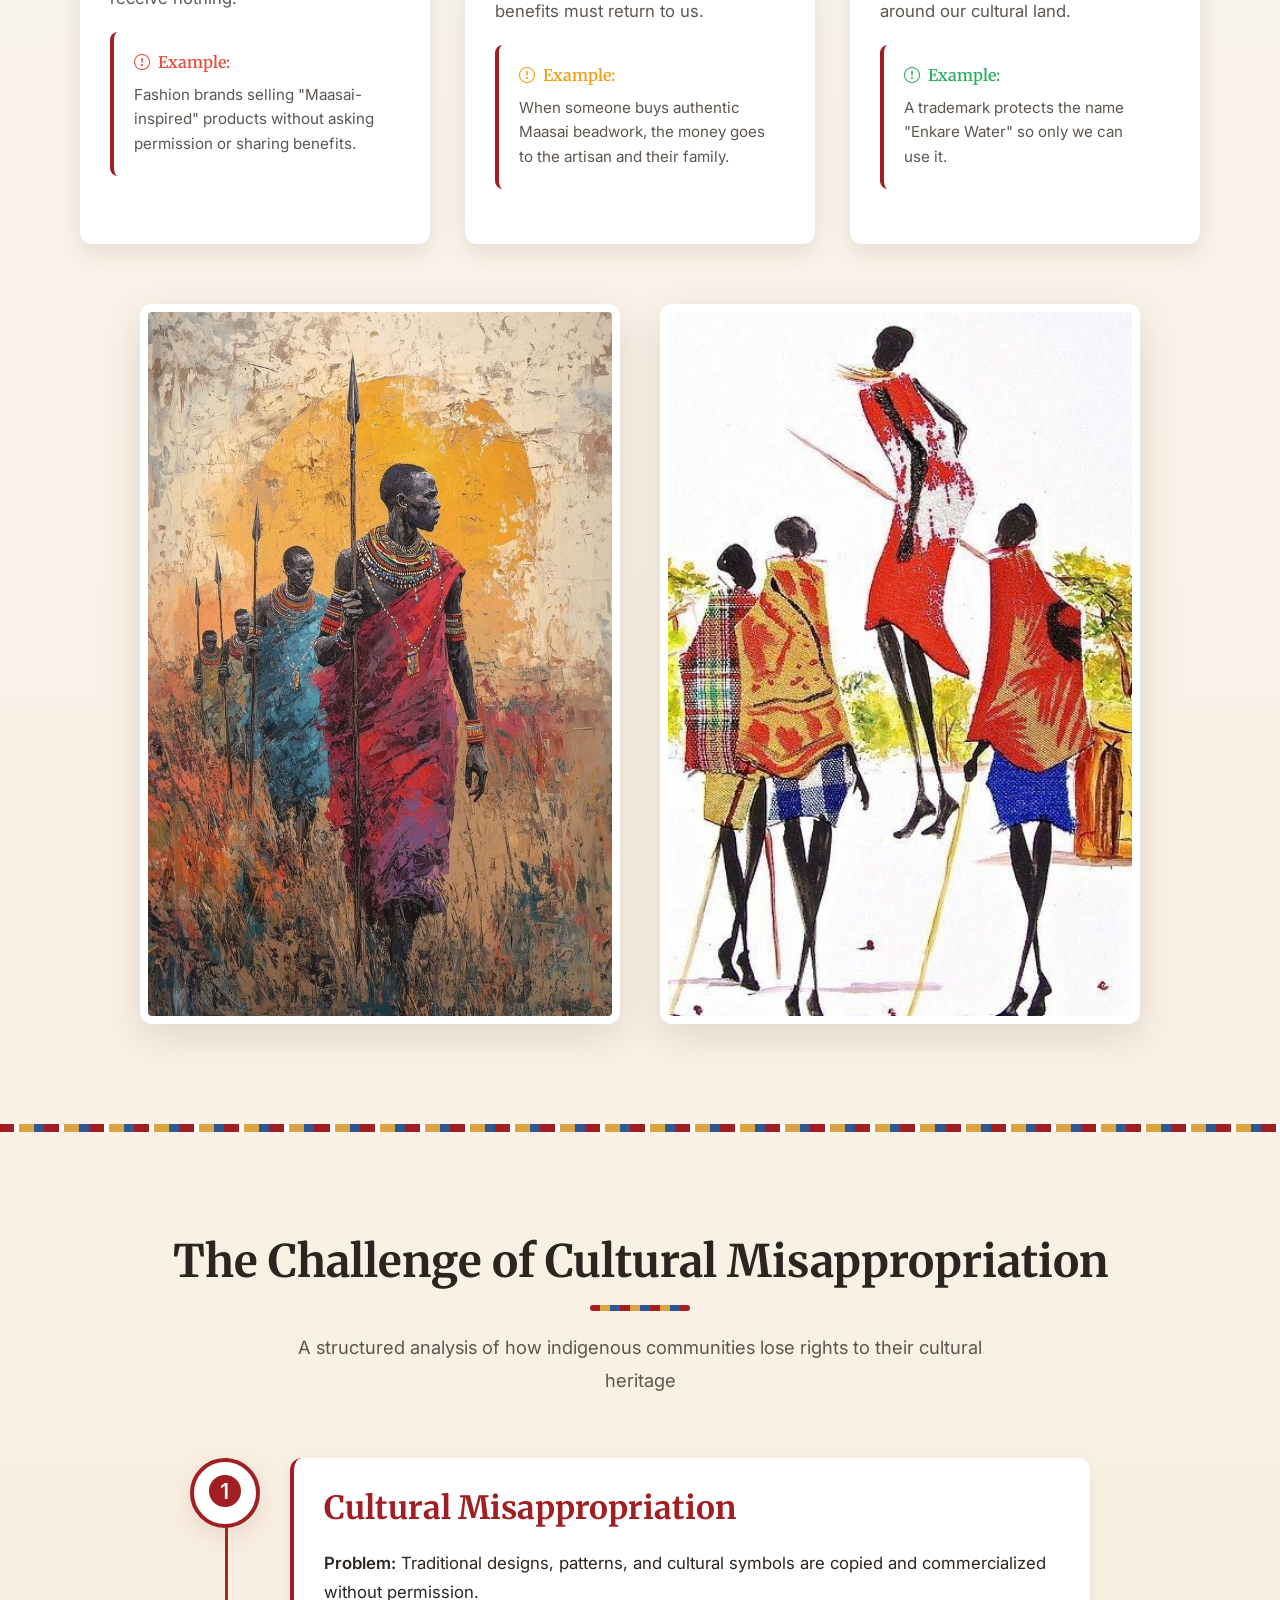
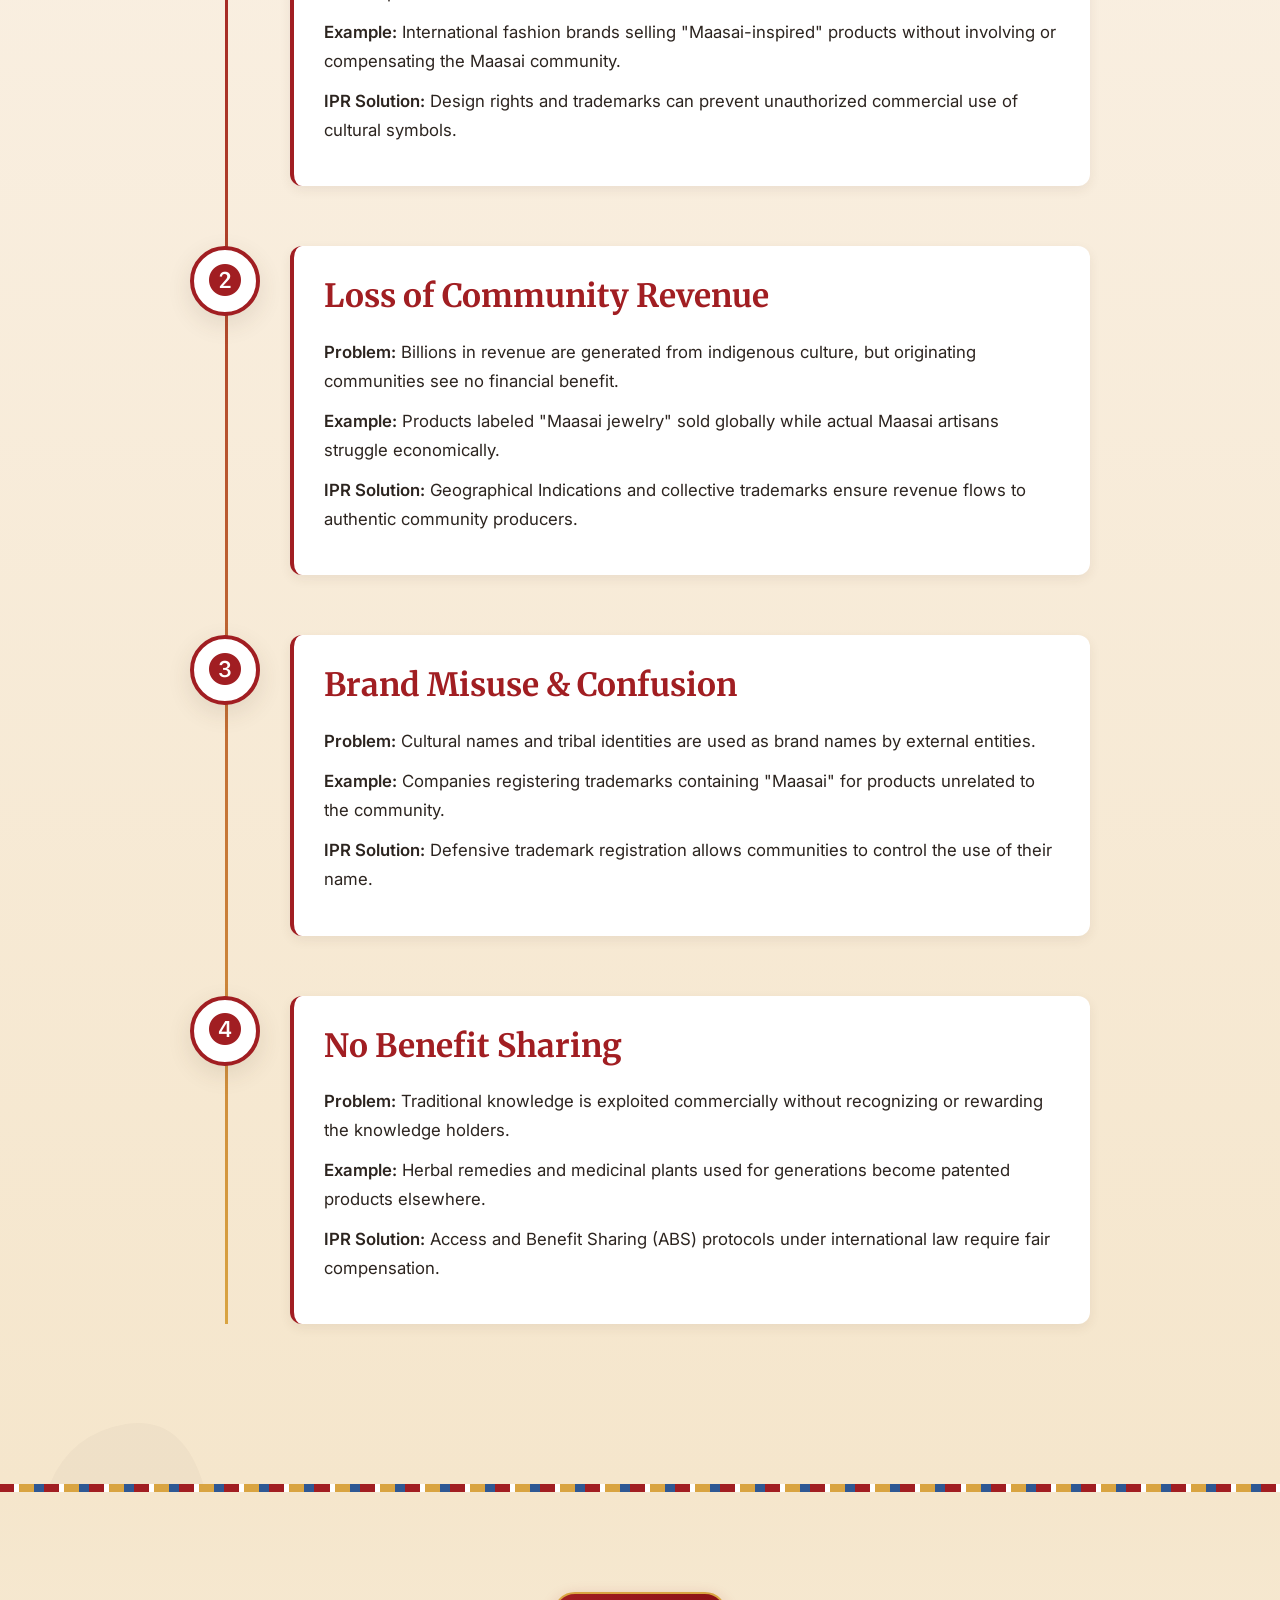
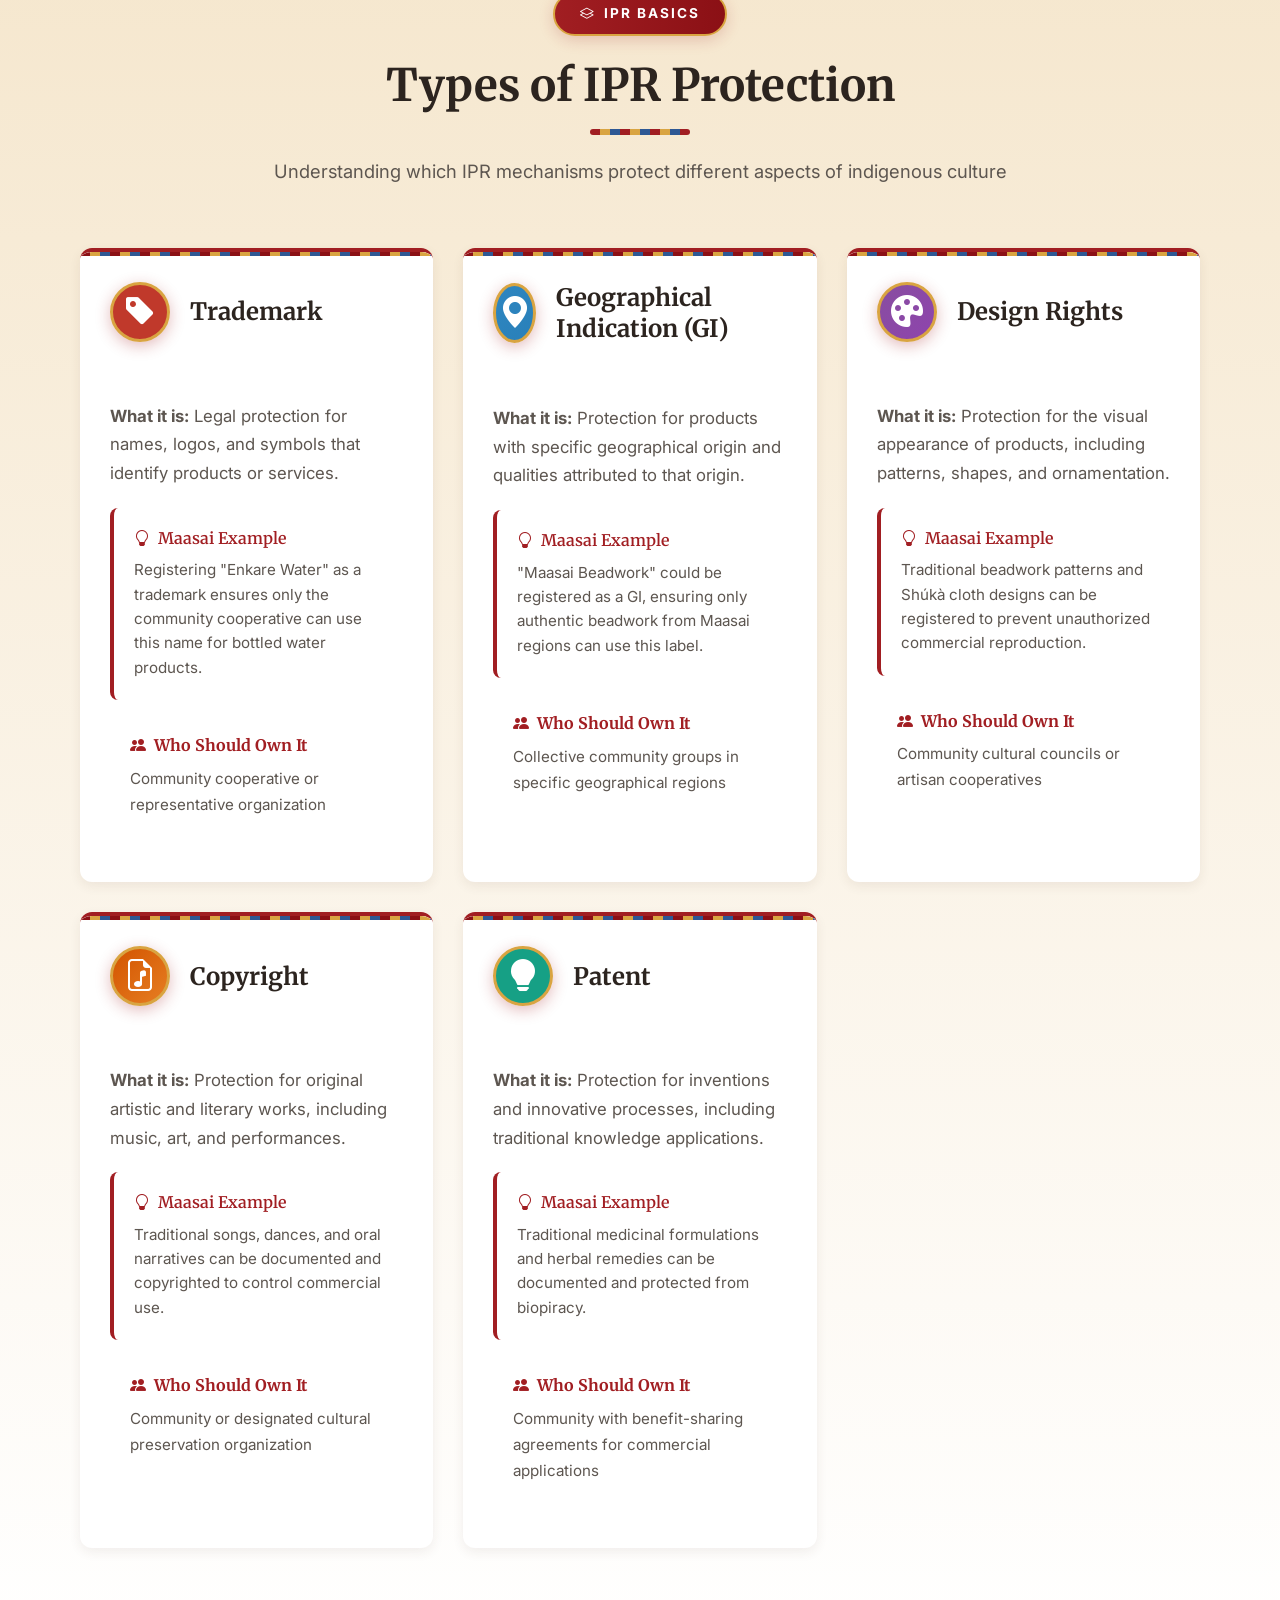
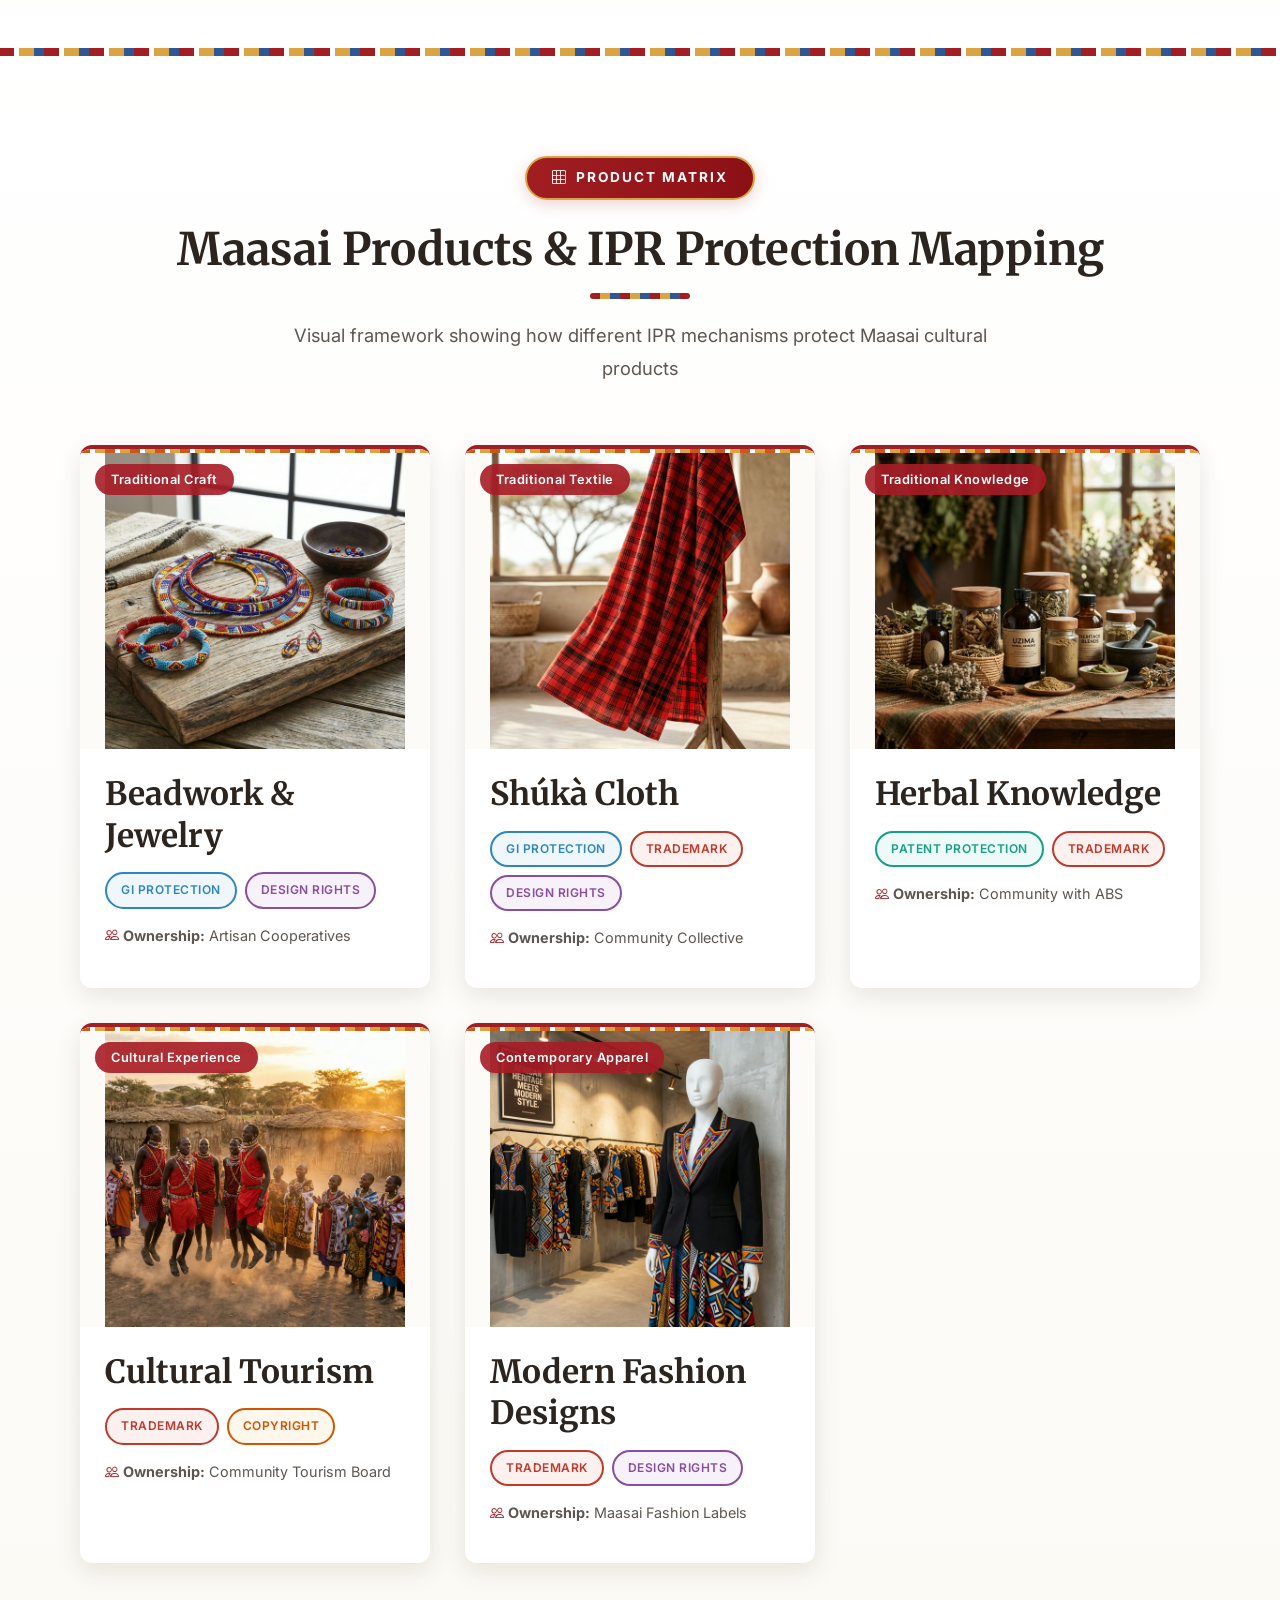
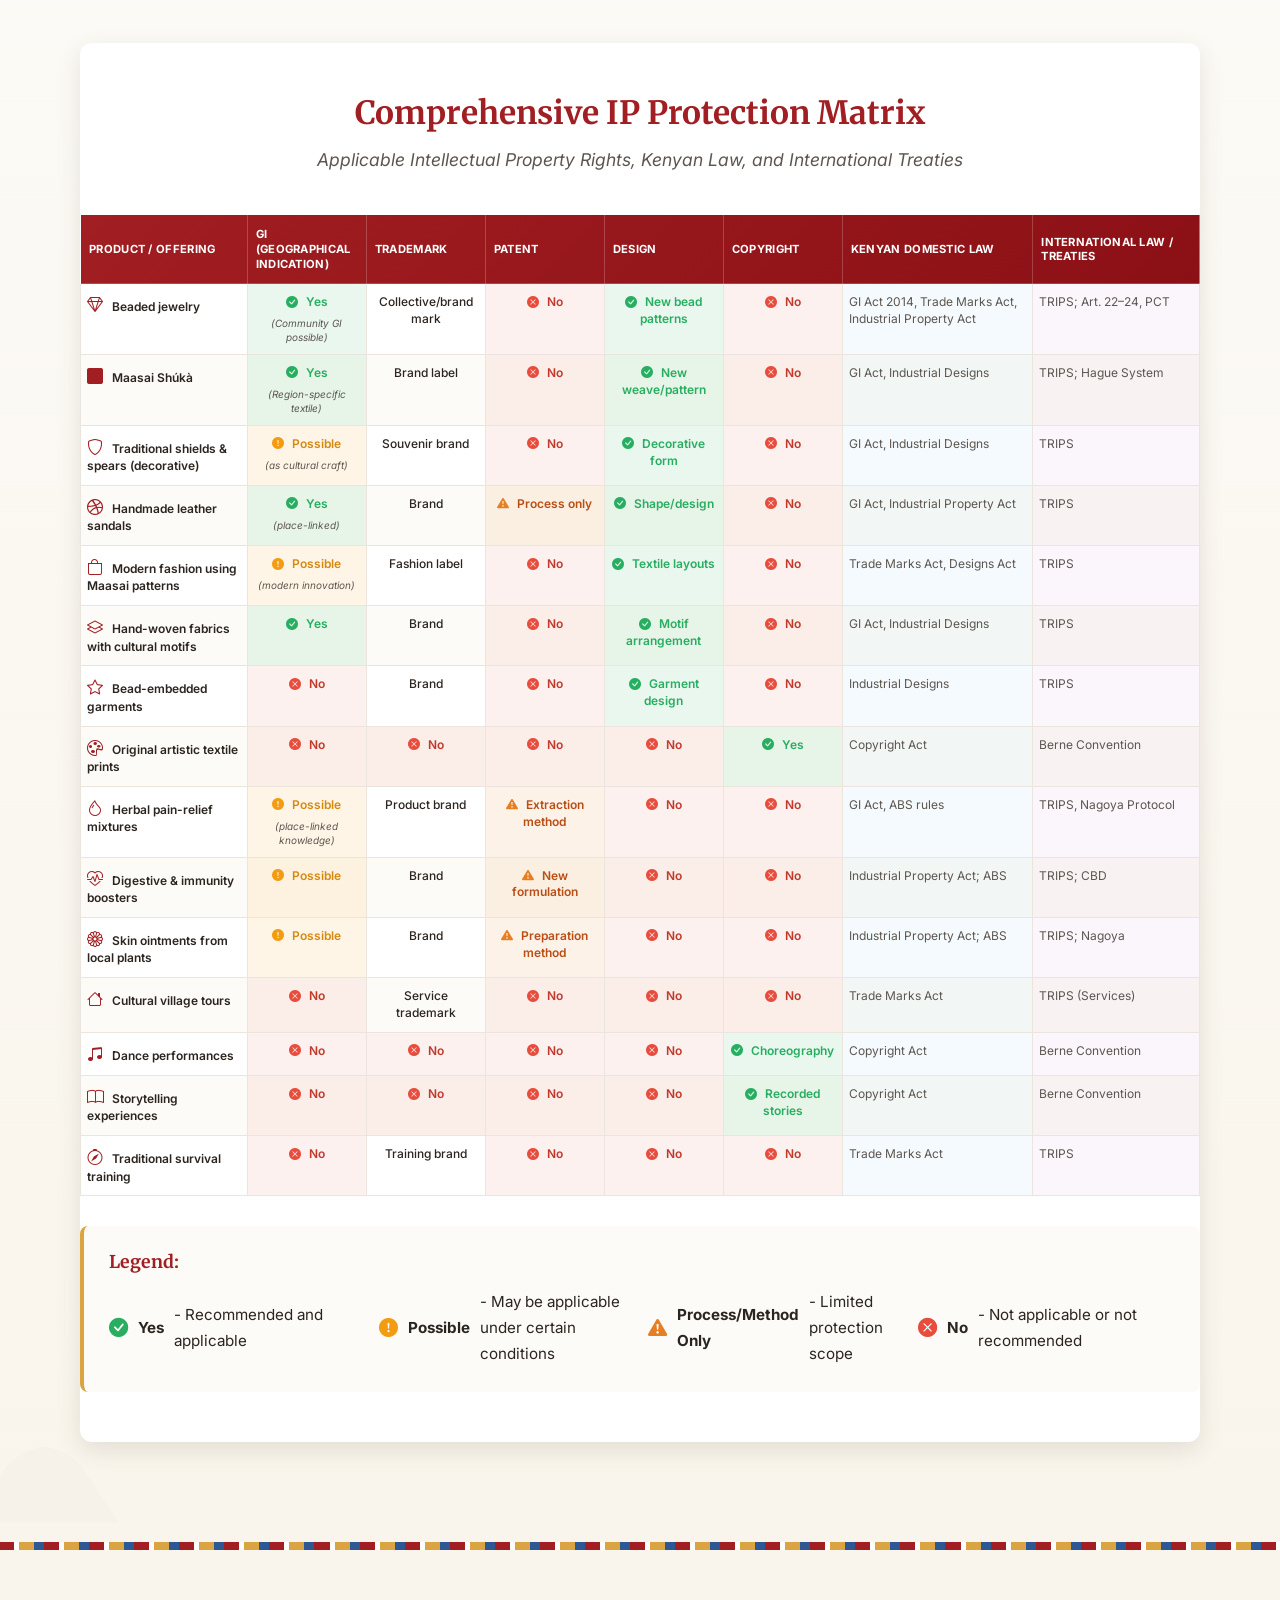
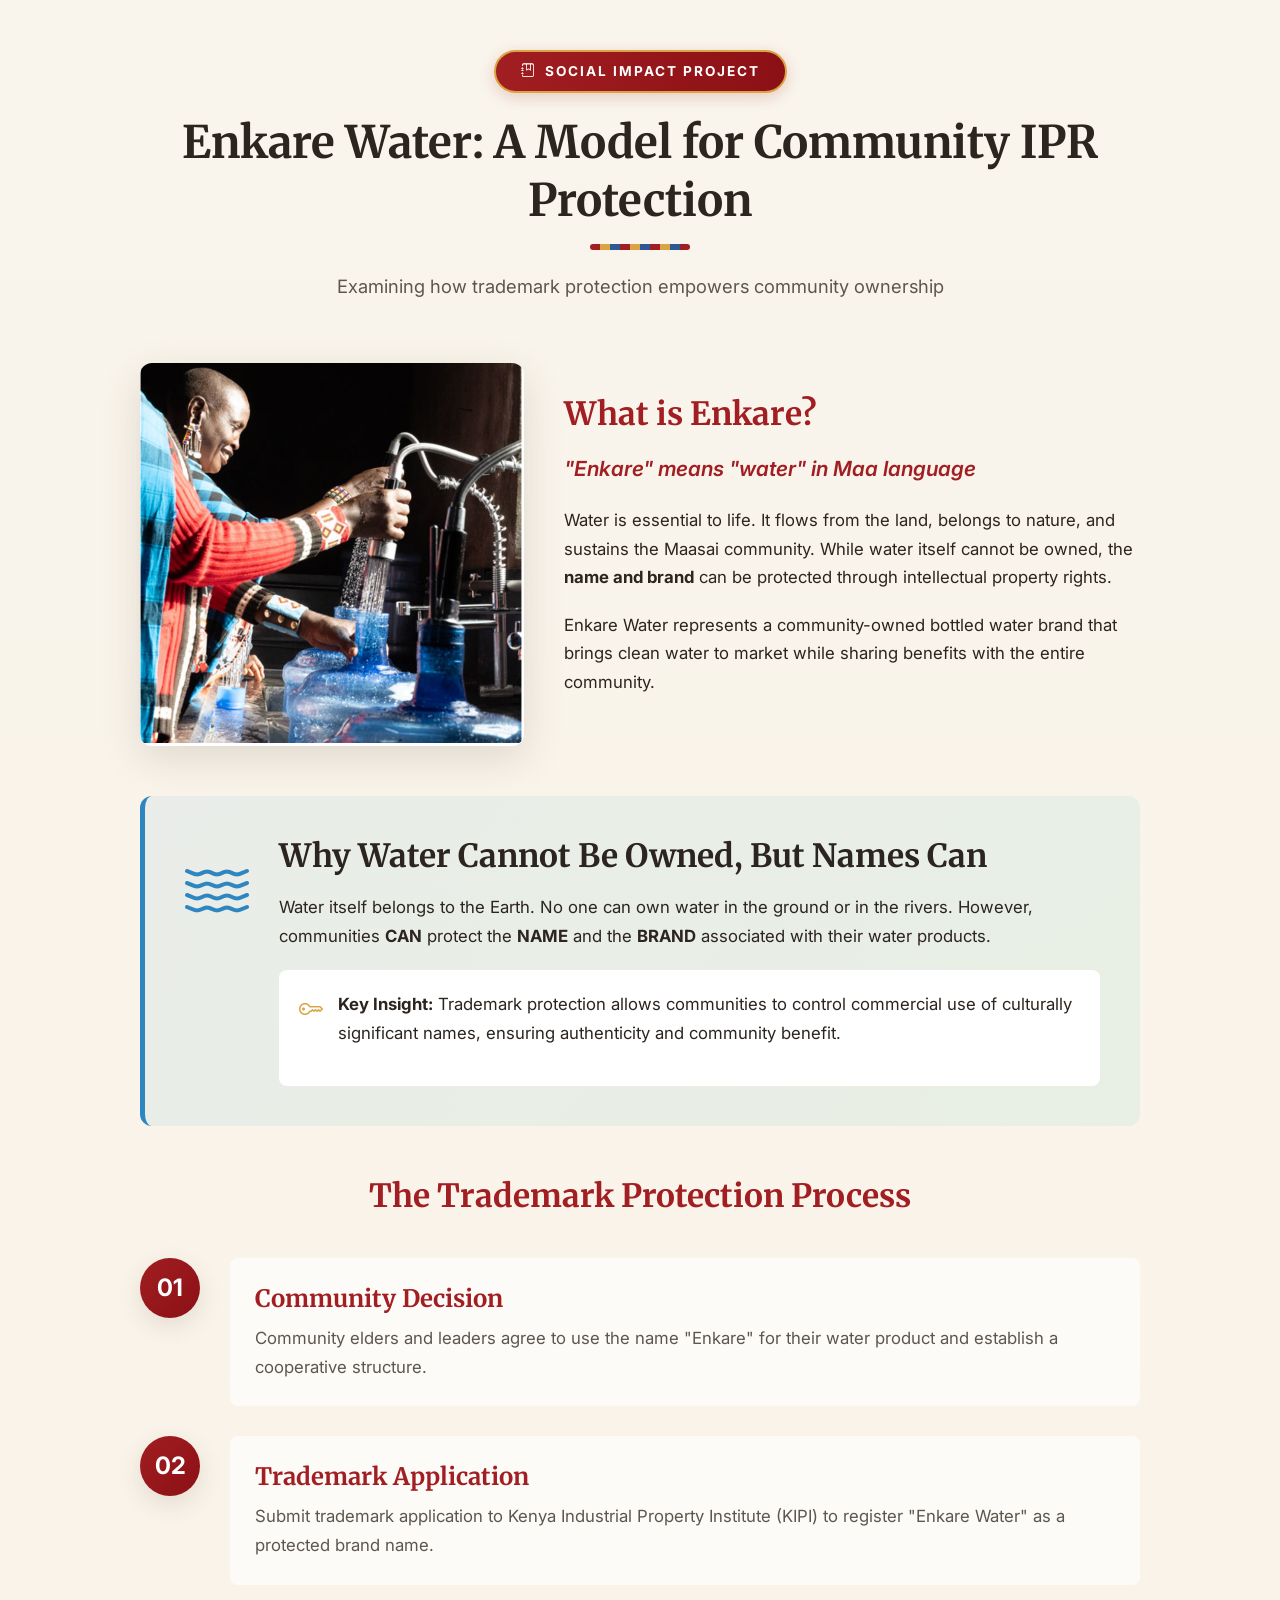
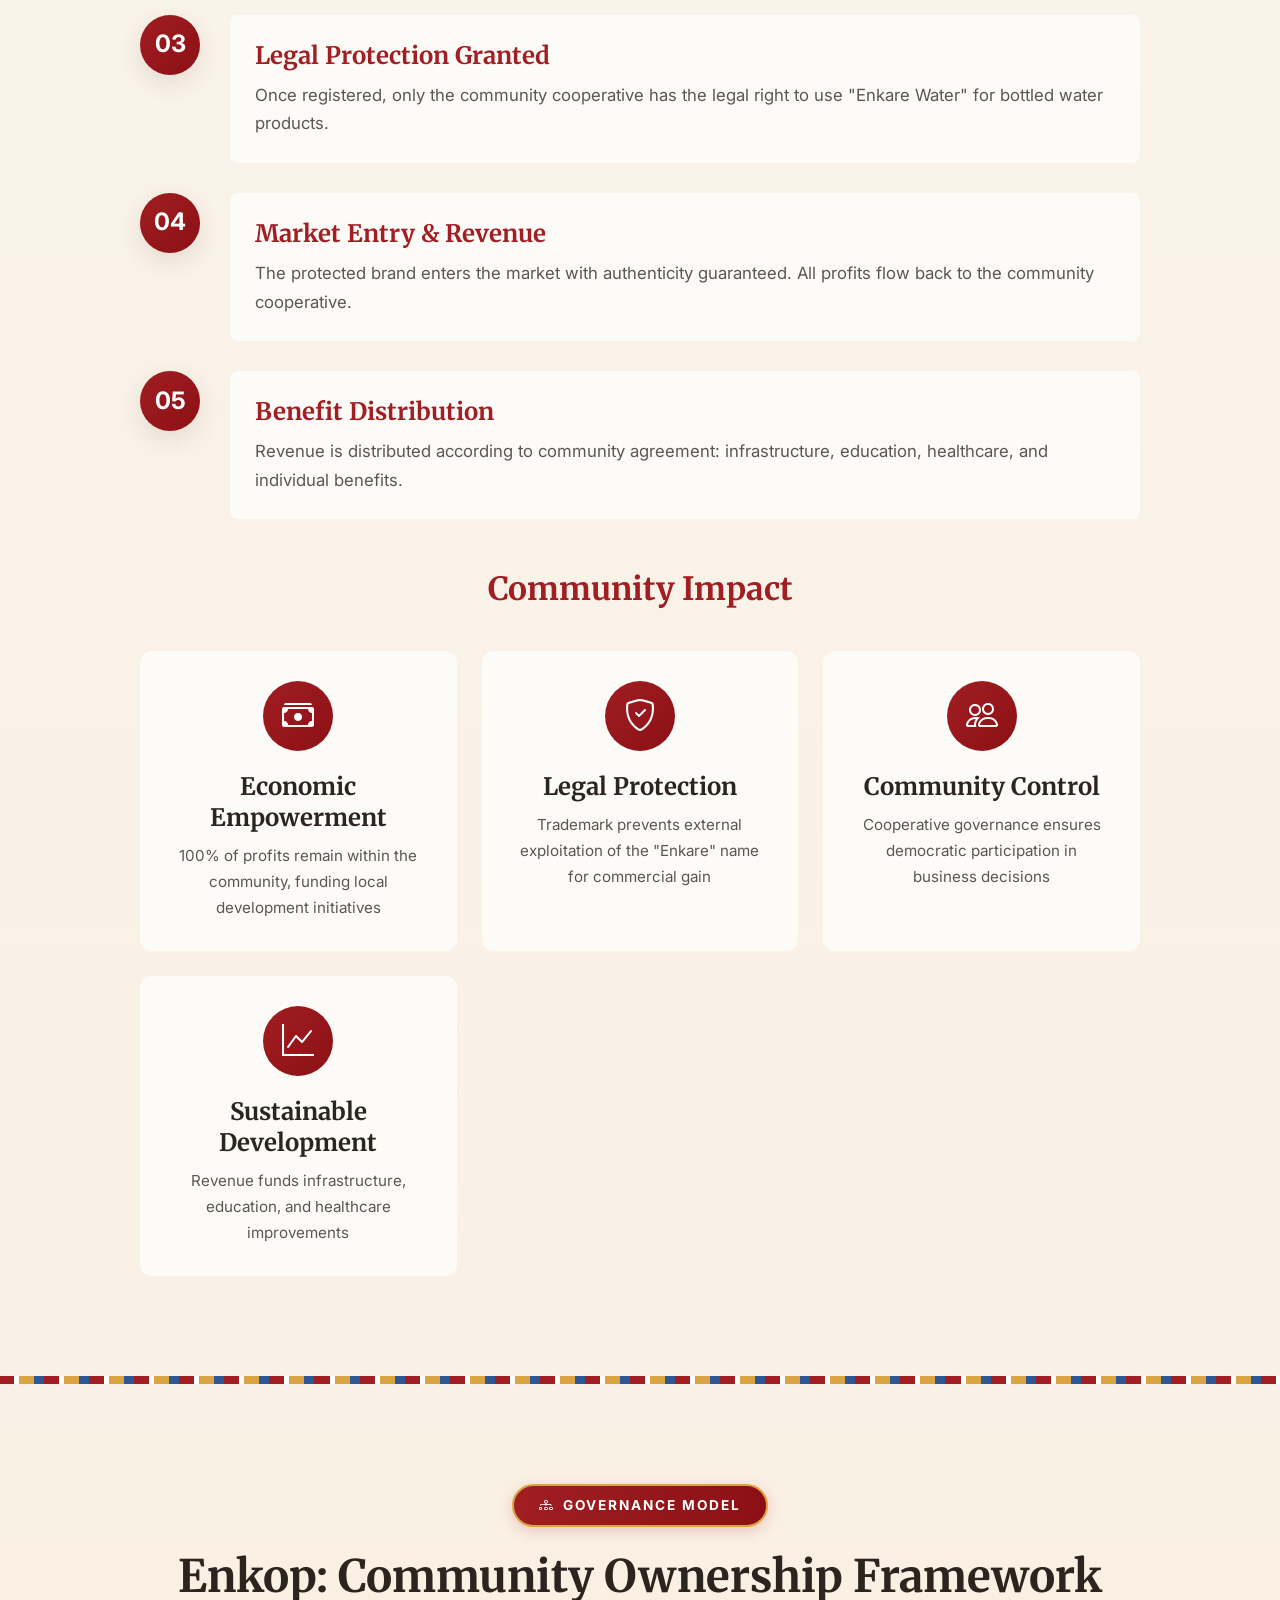
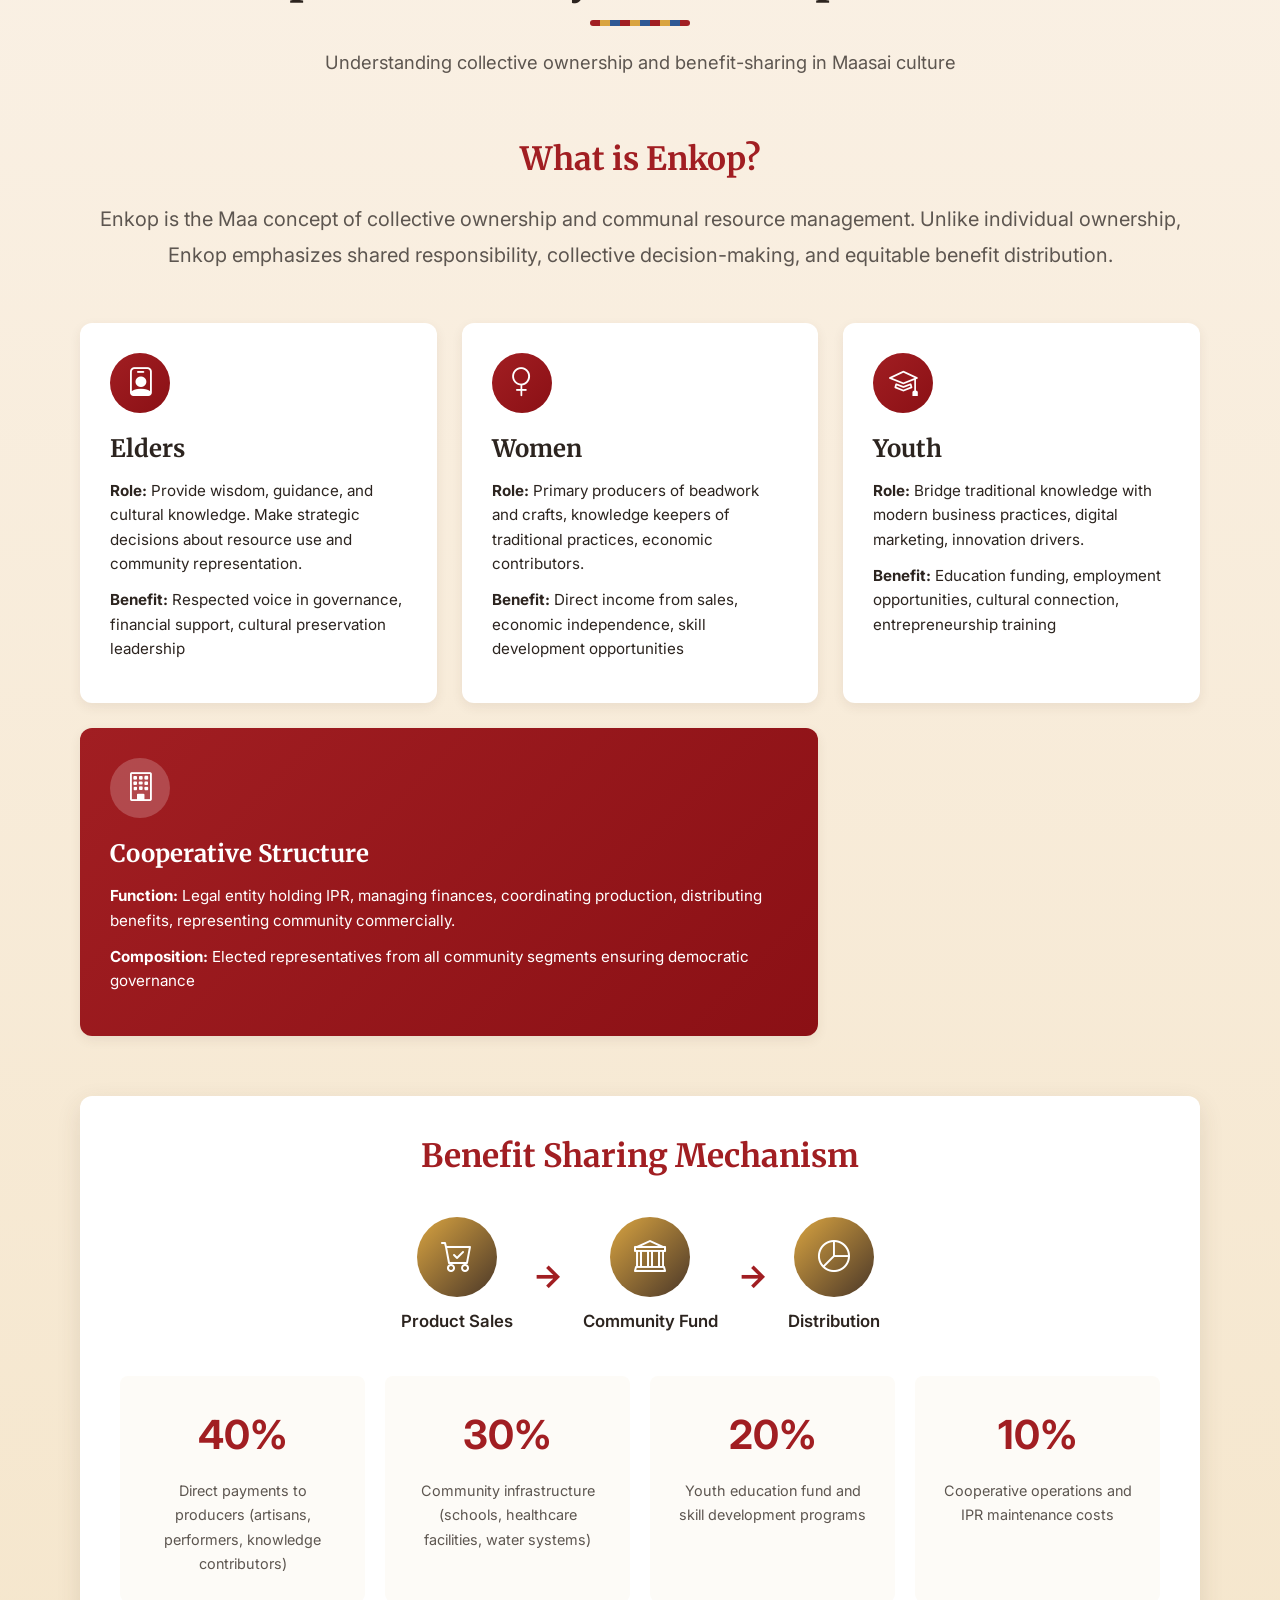
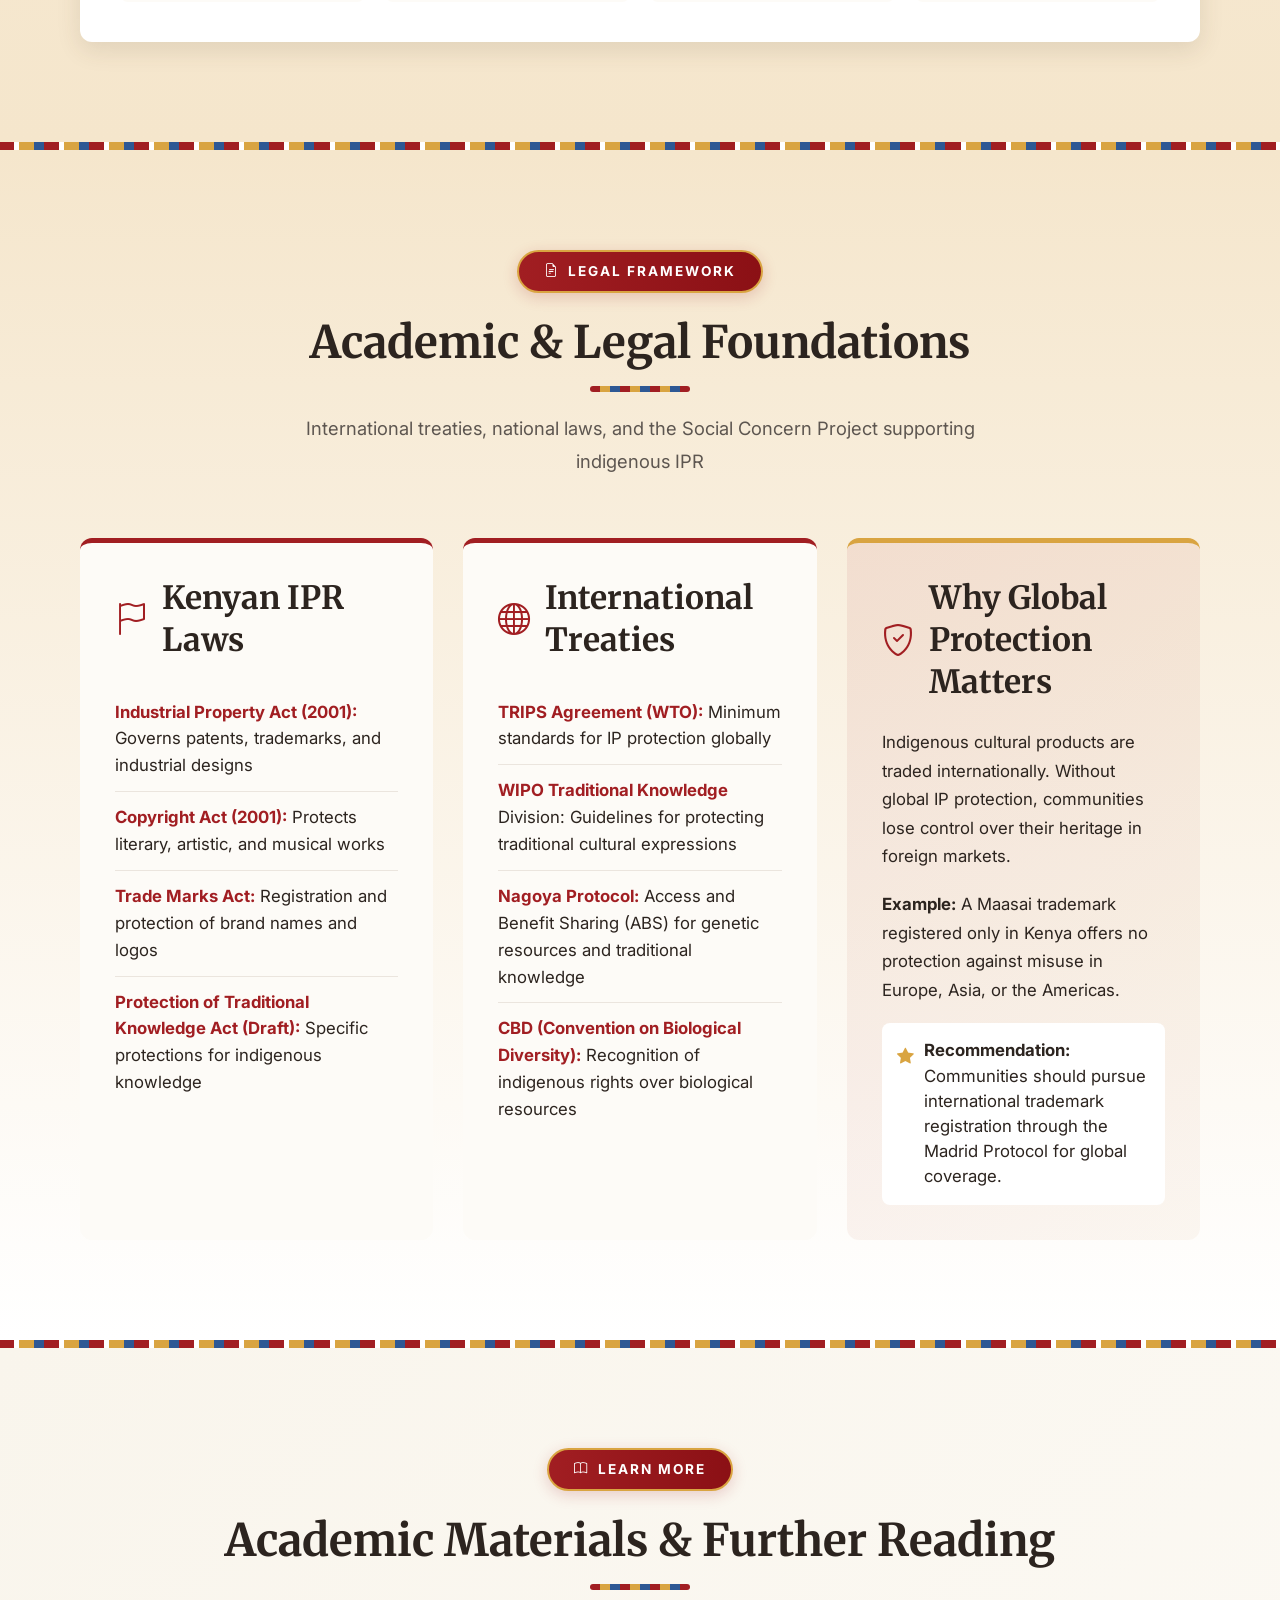
==== commit ce31d05d: "Update: Renamed Enkare Model to Enkare in navigation" ====
--- a/index.html
+++ b/index.html
@@ -55,7 +55,7 @@
                     <li><a href="#problem">The Challenge</a></li>
                     <li><a href="#ipr-types">IPR Basics</a></li>
                     <li><a href="#maasai-products">Protection Matrix</a></li>
-                    <li><a href="#case-study">Enkare Model</a></li>
+                    <li><a href="#case-study">Enkare </a></li>
                     <li><a href="#ownership">Enkop Model</a></li>
                     <li><a href="#legal-framework">Legal Foundation</a></li>
                     <li><a href="#resources">Resources</a></li>
